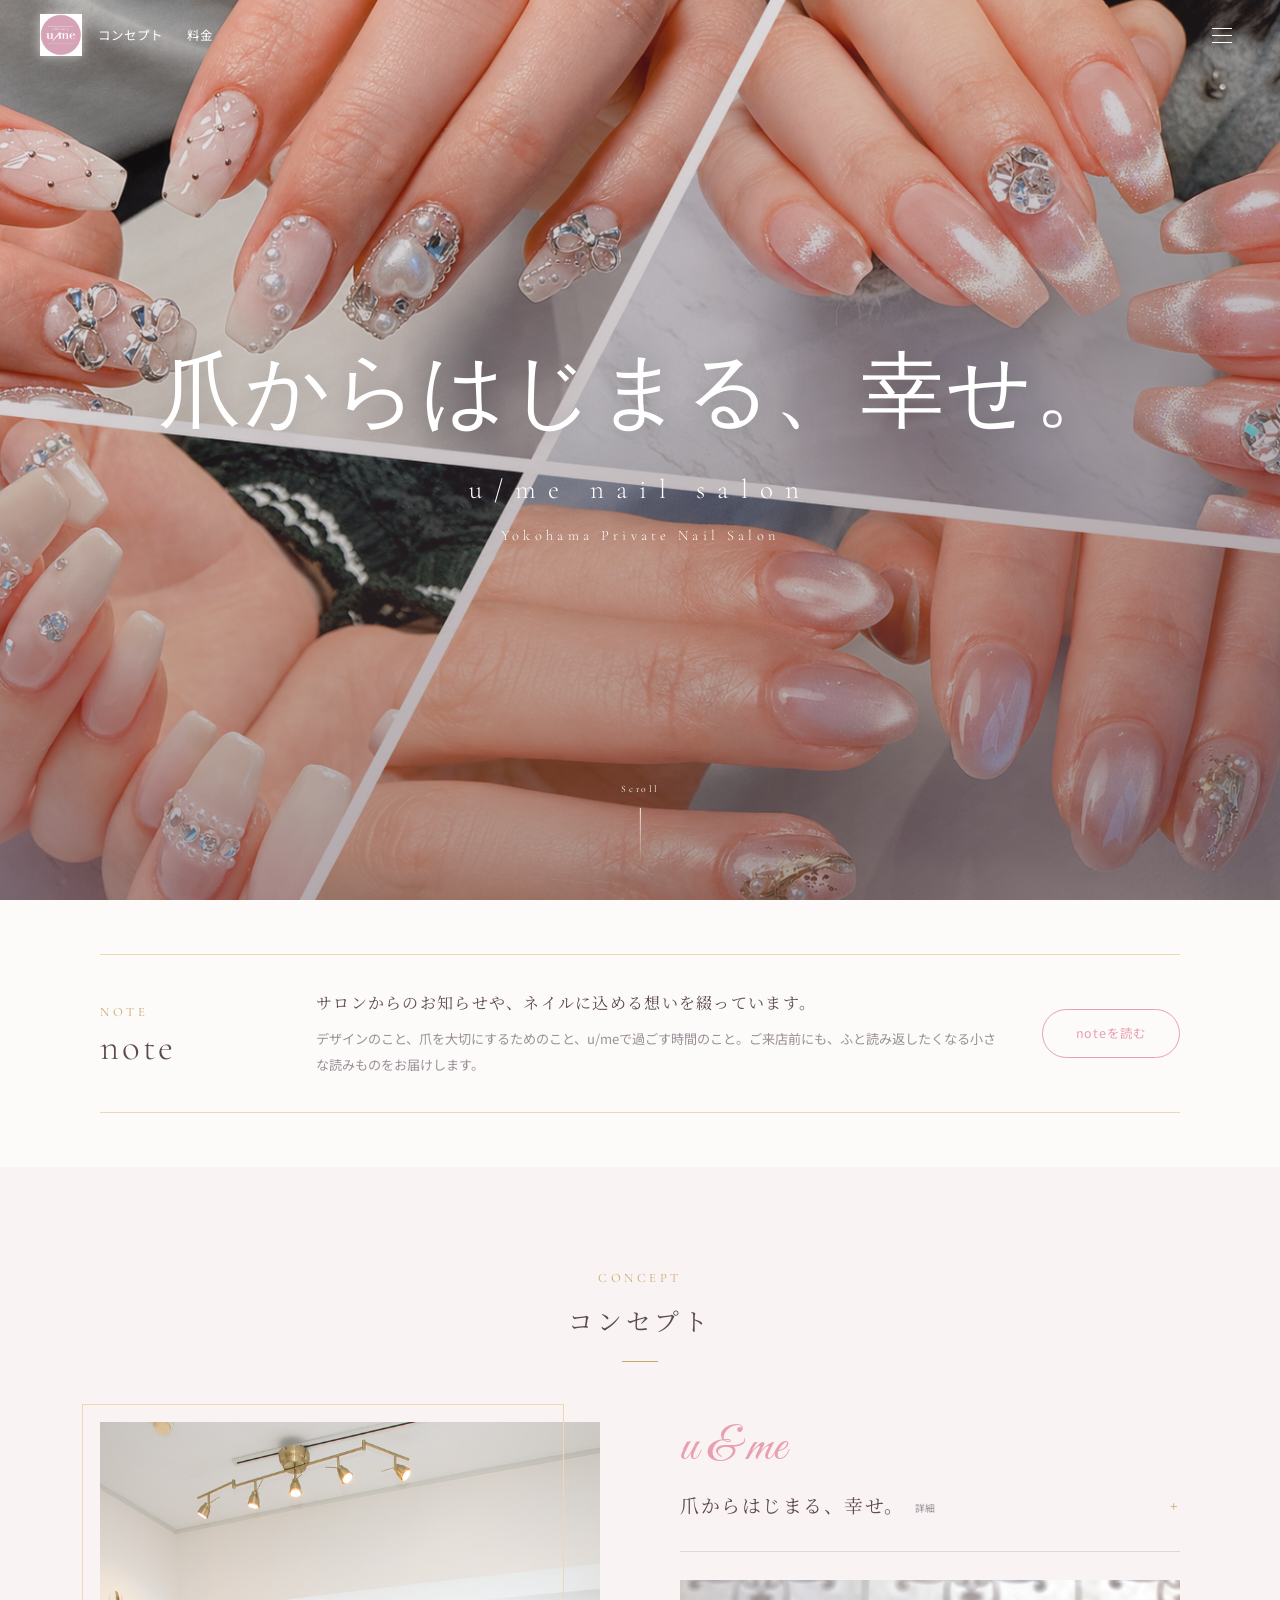
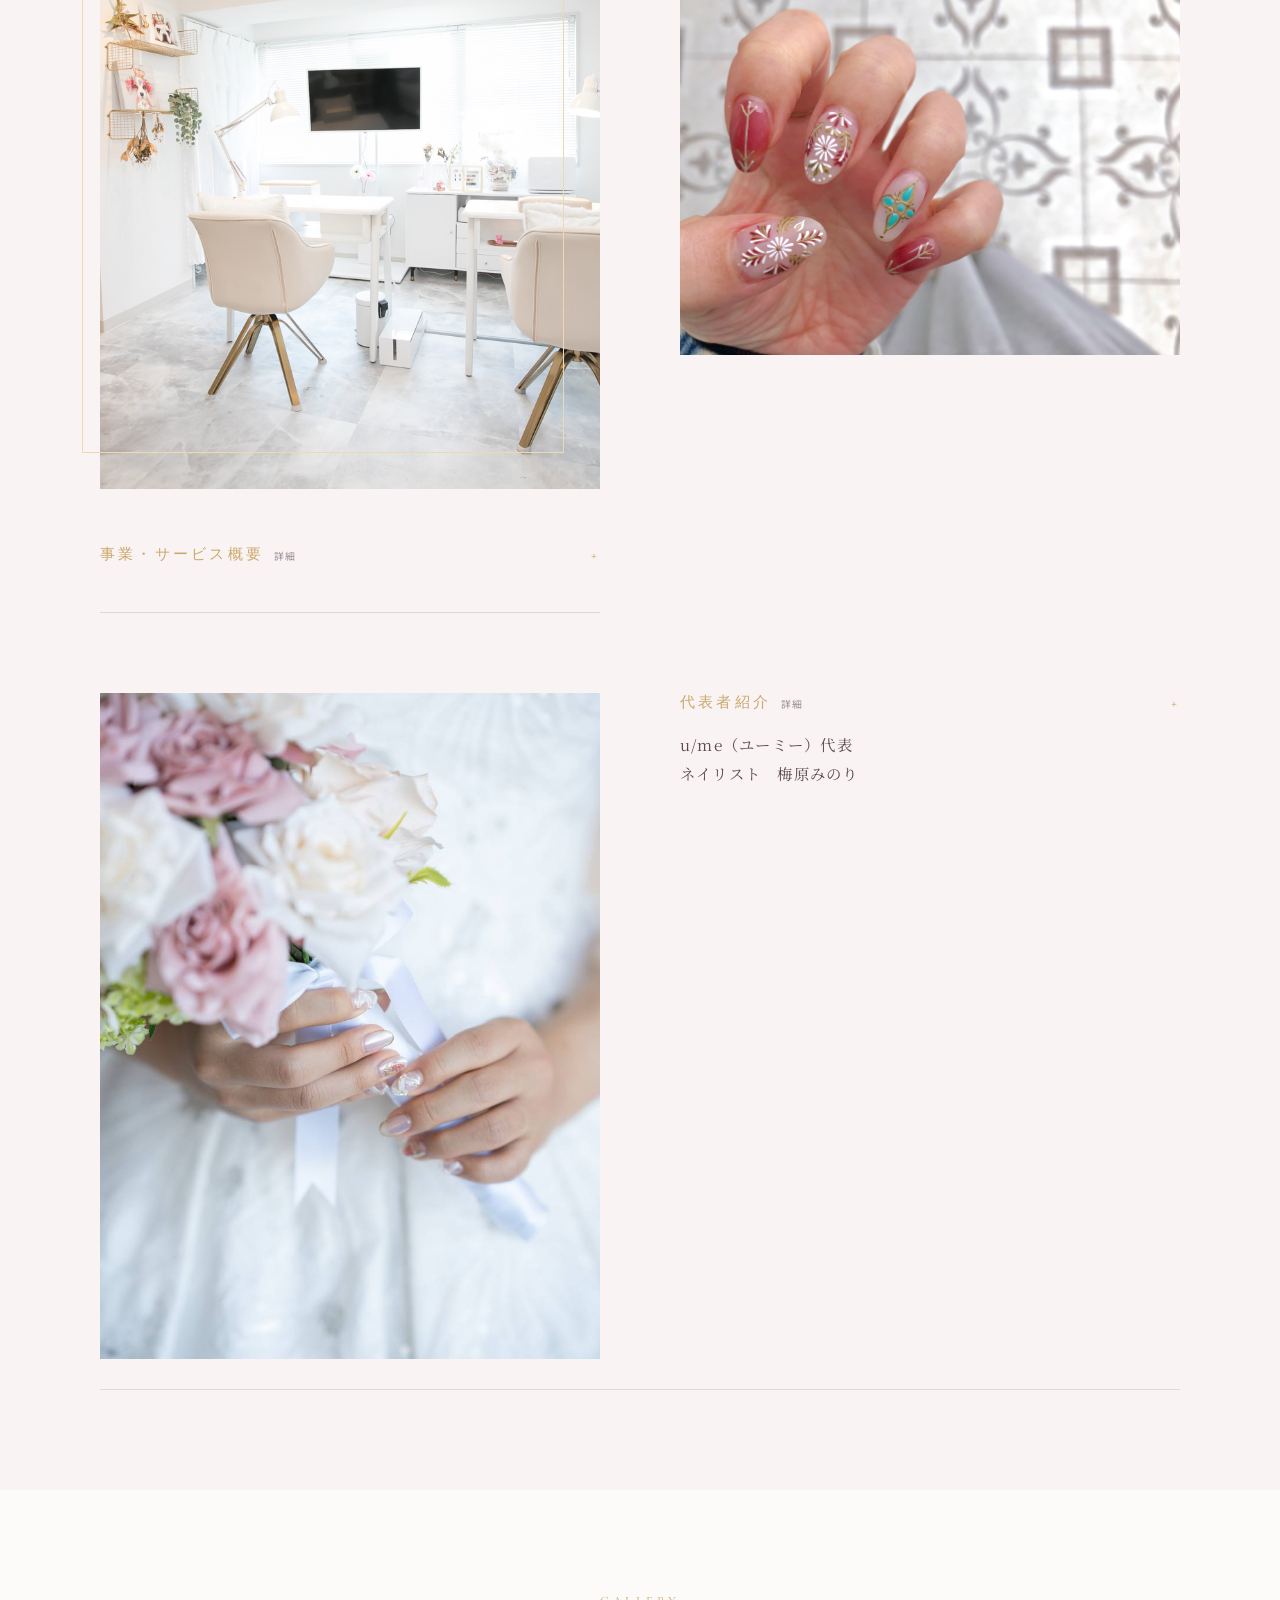
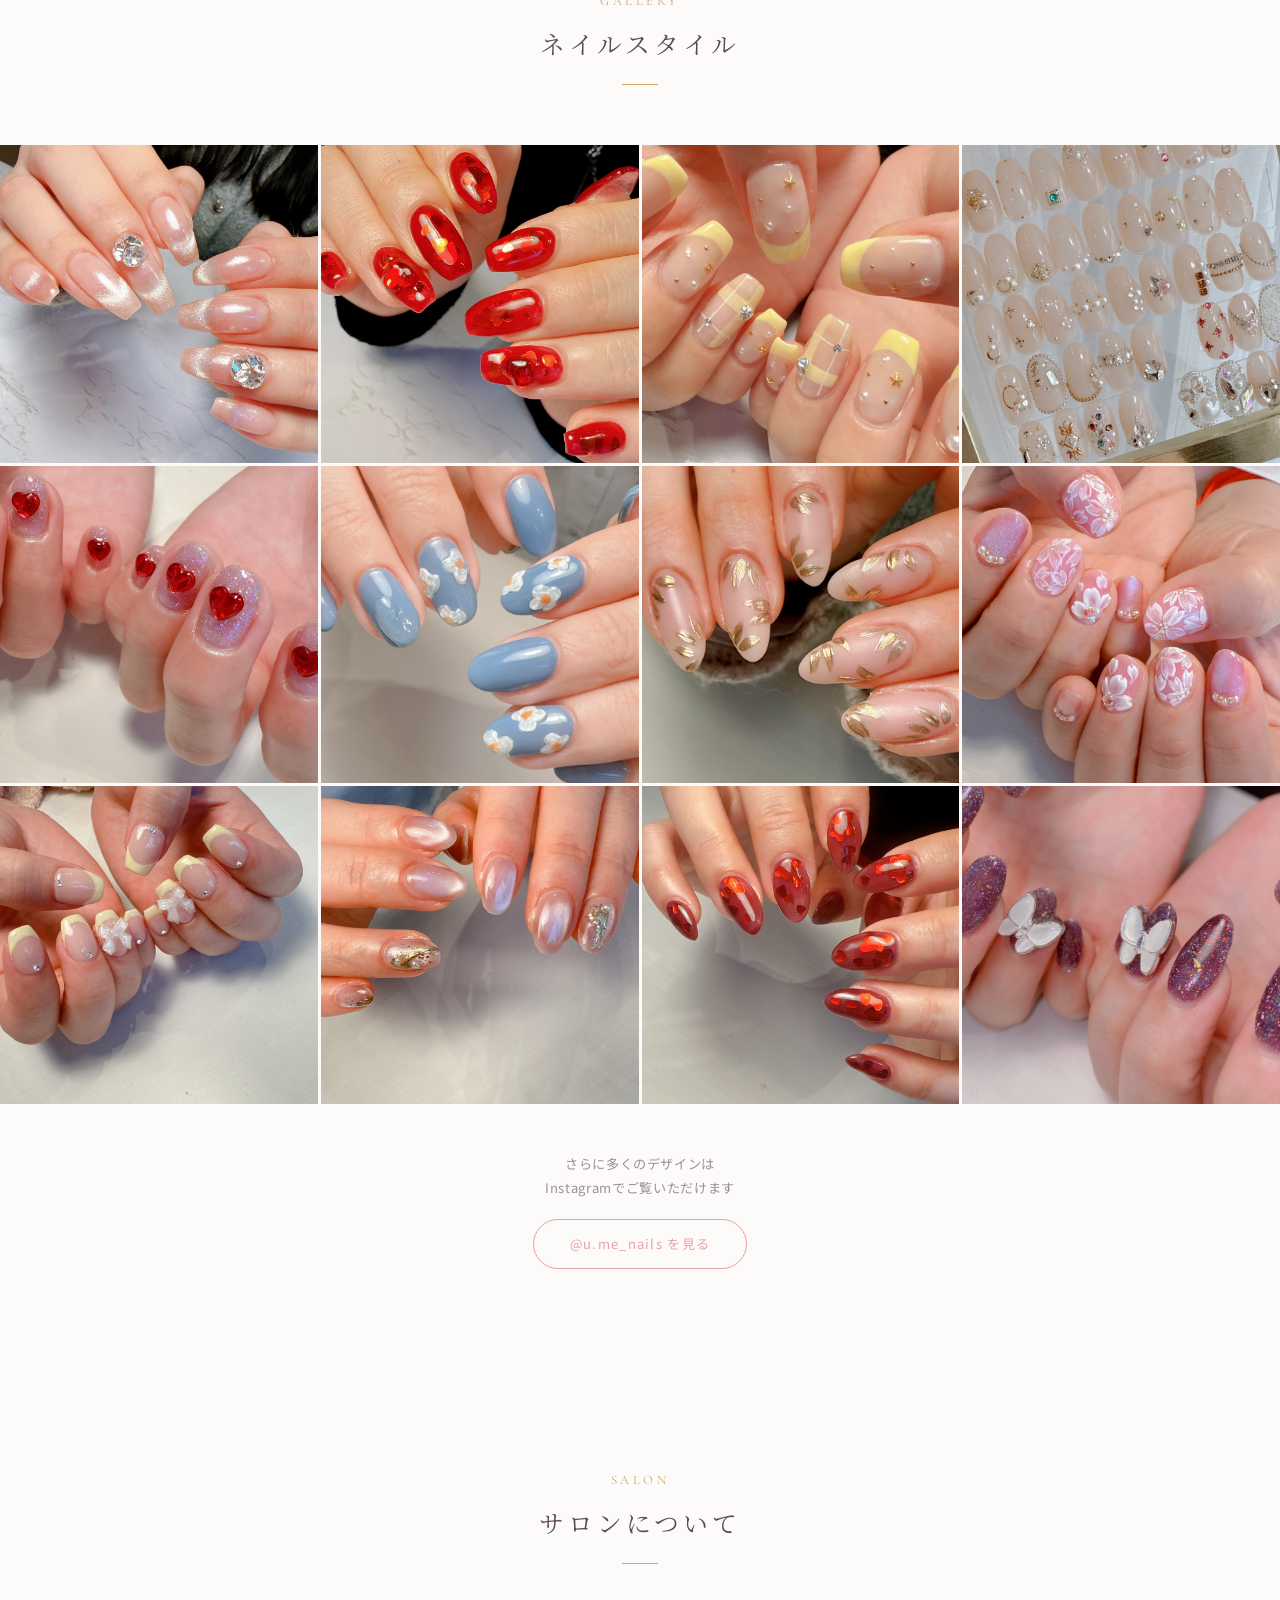
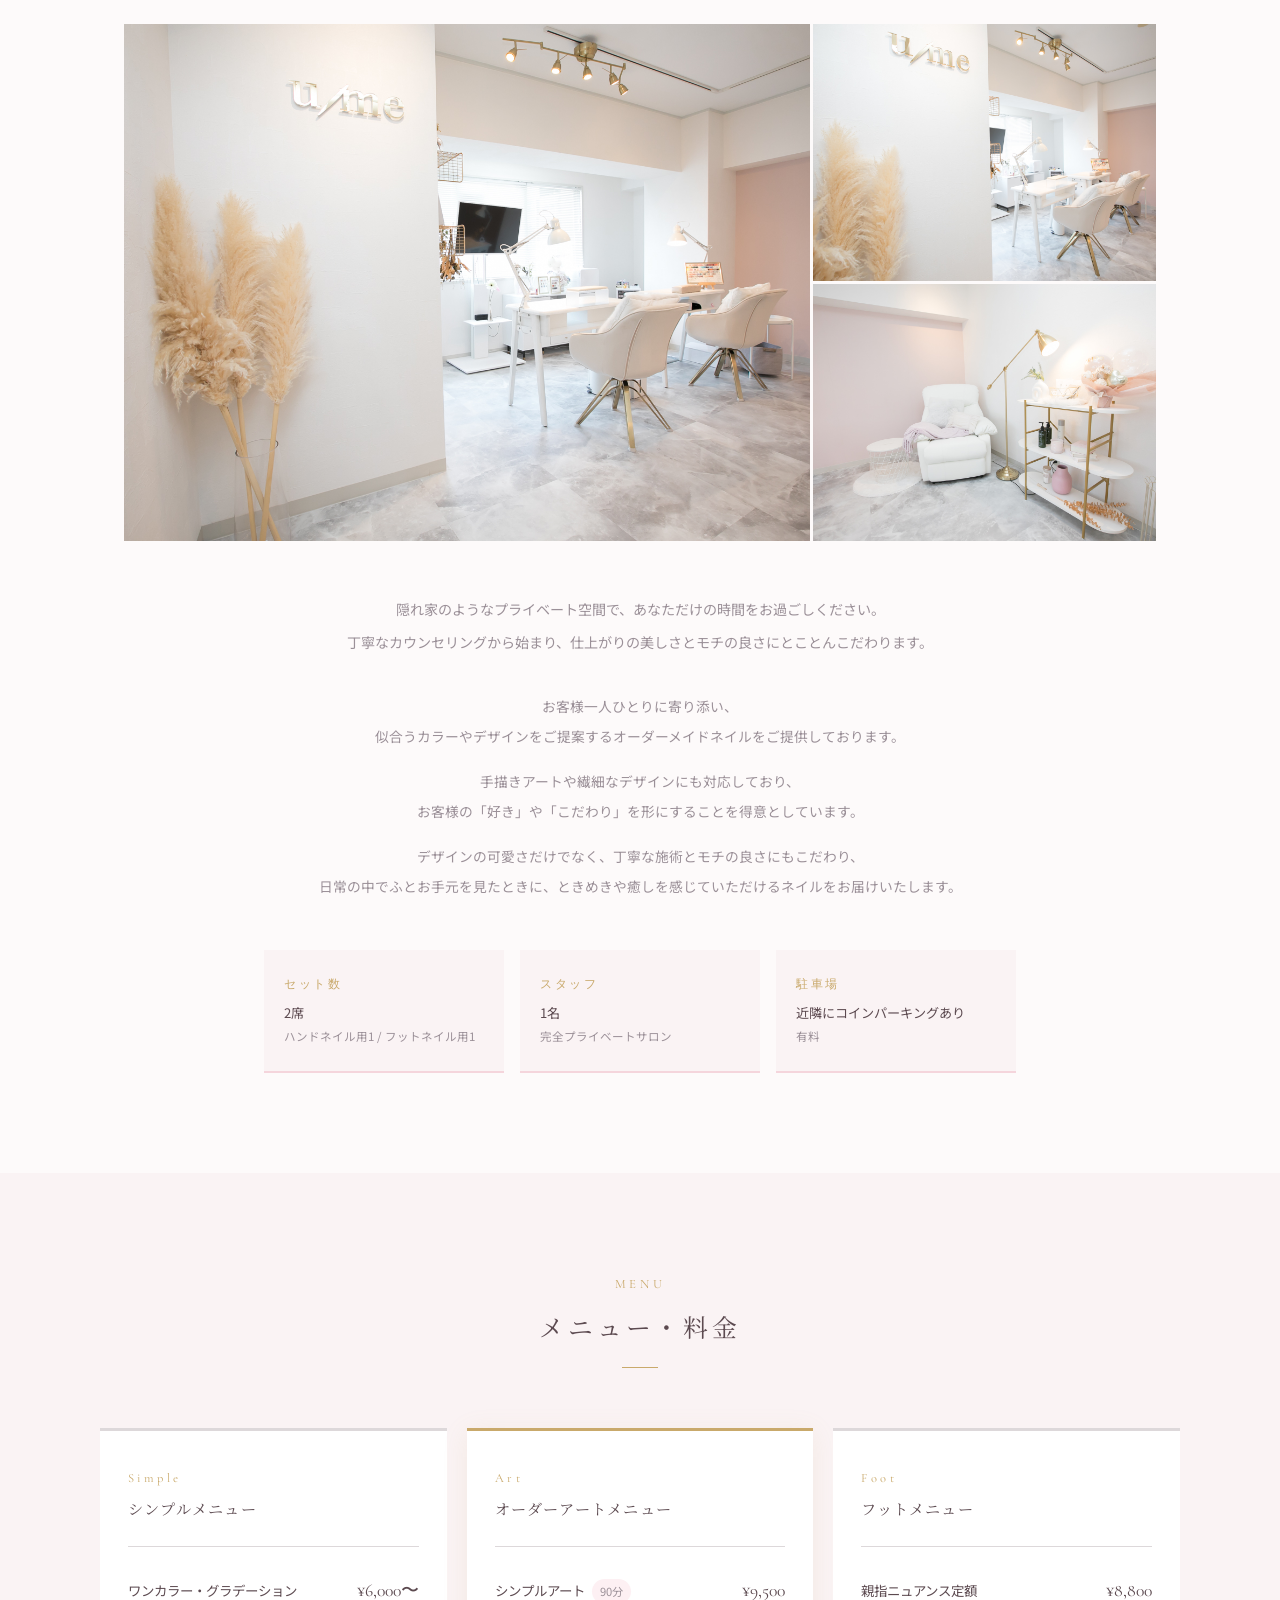
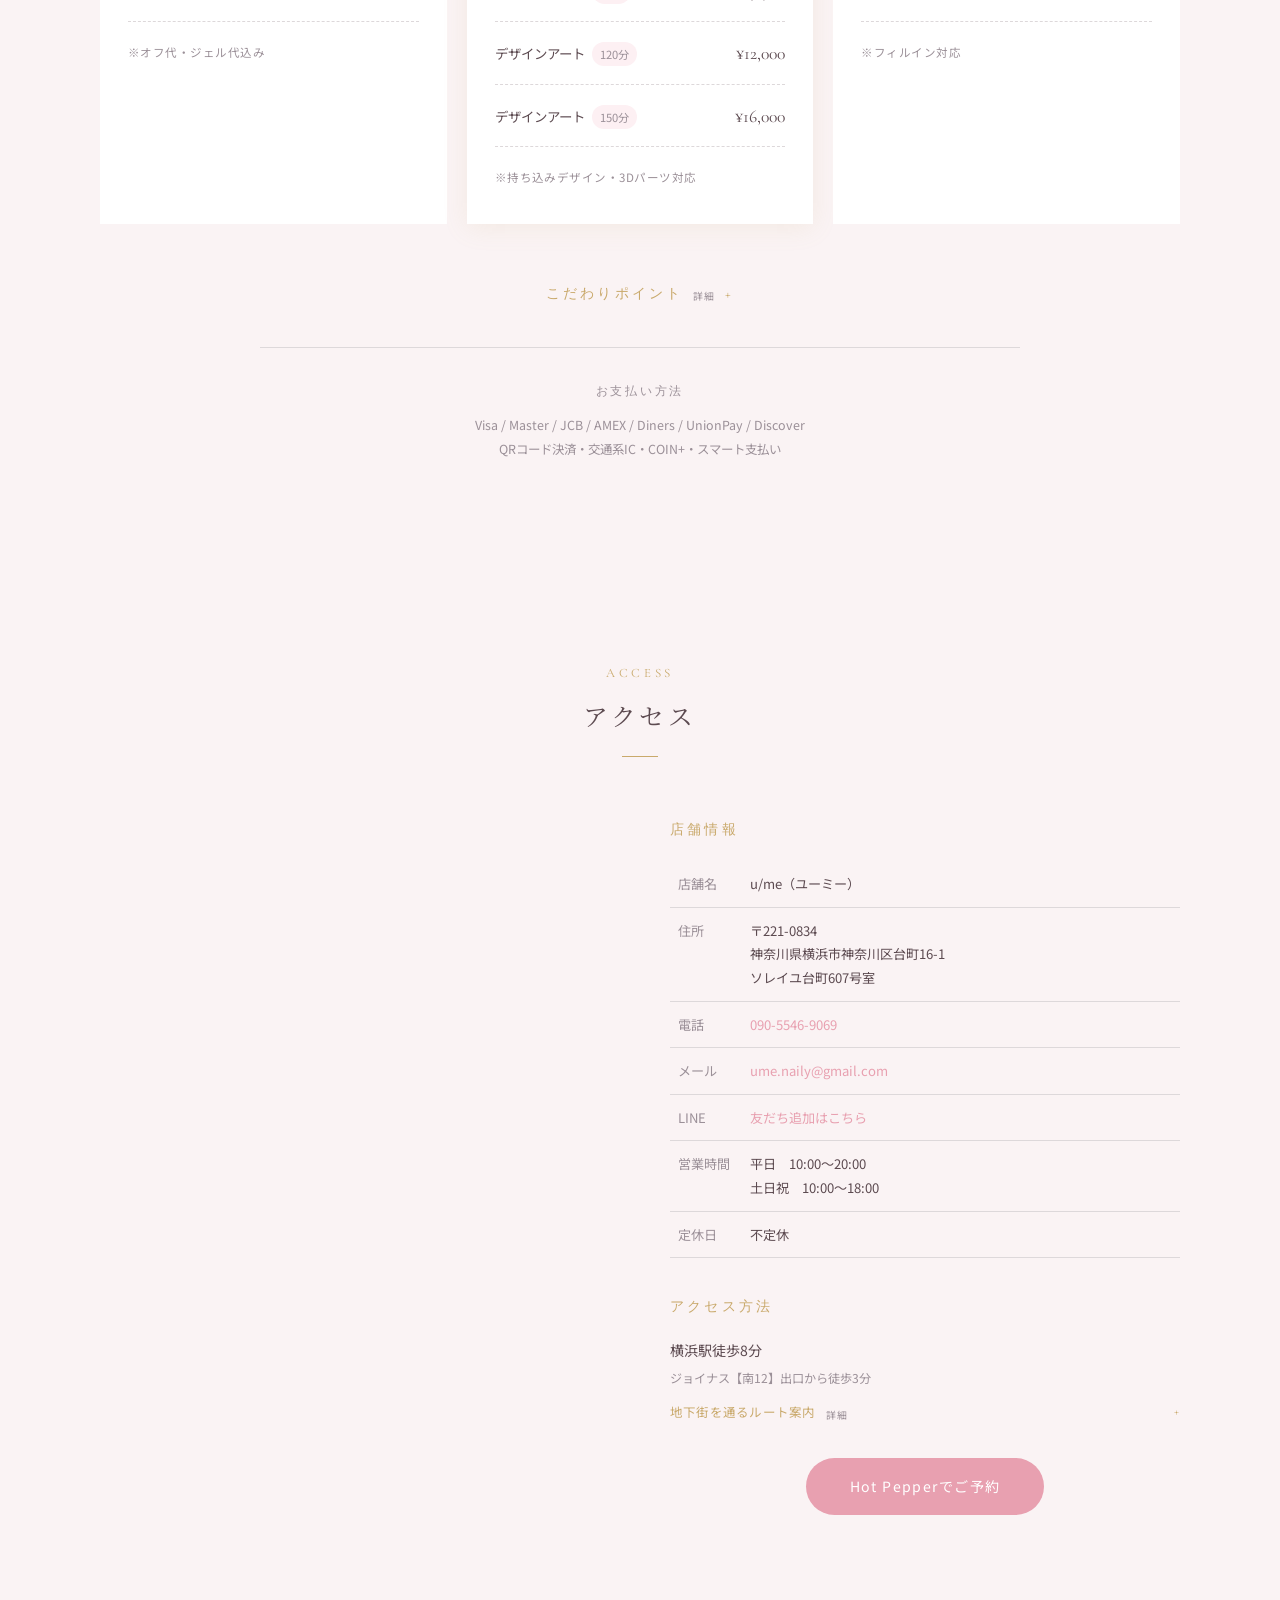
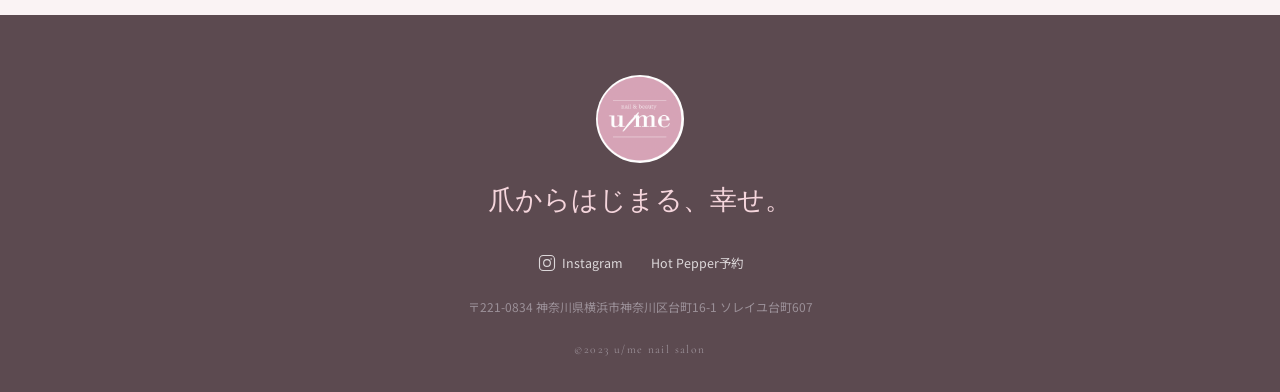
==== index.html @ 521a05b7 "修正版" ====
<!DOCTYPE html>
<html lang="ja">
<head>
  <meta charset="UTF-8">
  <meta name="viewport" content="width=device-width, initial-scale=1.0">
  <title>横浜・神奈川のネイルサロン｜u/me（ユーミー）プライベートネイルサロン</title>
  <meta name="description" content="横浜市神奈川区のプライベートネイルサロンu/me（ユーミー）。爪からはじまる、幸せ。丁寧なカウンセリングで、あなただけの特別なネイルを。横浜駅徒歩8分。">
  <meta property="og:title" content="横浜・神奈川のネイルサロン｜u/me（ユーミー）">
  <meta property="og:description" content="爪からはじまる、幸せ。横浜市神奈川区のプライベートネイルサロン。">
  <meta property="og:type" content="website">
  <link rel="preconnect" href="https://fonts.googleapis.com">
  <link rel="preconnect" href="https://fonts.gstatic.com" crossorigin>
  <link href="https://fonts.googleapis.com/css2?family=Cormorant+Garamond:ital,wght@0,300;0,400;0,500;1,300;1,400&family=Great+Vibes&family=Noto+Serif+JP:wght@300;400&family=Noto+Sans+JP:wght@300;400&display=swap" rel="stylesheet">
  <link rel="stylesheet" href="css/style.css">
</head>

<body>

  <!-- ========== HEADER ========== -->
  <header class="header" id="header">
    <div class="header-inner">
      <div class="header-left">
        <a href="#" class="header-logo">
          <img src="rogo.PNG" alt="u/me ユーミー">
        </a>
        <nav class="header-nav" aria-label="主要ページ">
          <a href="#concept">コンセプト</a>
          <a href="#menu">料金</a>
        </nav>
      </div>
      <button class="gnav-btn" id="gnavBtn" aria-label="メニューを開く">
        <span class="gnav-btn-line"></span>
        <span class="gnav-btn-line"></span>
        <span class="gnav-btn-line"></span>
      </button>
    </div>
  </header>

  <!-- ========== GNAV ========== -->
  <nav class="gnav" id="gnav">
    <div class="gnav-inner">
      <button class="gnav-close" id="gnavClose" aria-label="メニューを閉じる">
        <span></span><span></span>
      </button>

      <ul class="gnav-links">
        <li><a href="index.html" class="gnav-link">
          <span class="gnav-link-en">Top</span>
          <span class="gnav-link-ja">トップ</span>
        </a></li>
        <li><a href="index.html#note" class="gnav-link">
          <span class="gnav-link-en">Note</span>
          <span class="gnav-link-ja">お知らせ</span>
        </a></li>
        <li><a href="#concept" class="gnav-link">
          <span class="gnav-link-en">Concept</span>
          <span class="gnav-link-ja">コンセプト</span>
        </a></li>
        <li><a href="#gallery" class="gnav-link">
          <span class="gnav-link-en">Gallery</span>
          <span class="gnav-link-ja">ネイルスタイル</span>
        </a></li>
        <li><a href="#menu" class="gnav-link">
          <span class="gnav-link-en">Menu</span>
          <span class="gnav-link-ja">メニュー・料金</span>
        </a></li>
        <li><a href="index.html#salon" class="gnav-link">
          <span class="gnav-link-en">Salon</span>
          <span class="gnav-link-ja">サロンについて</span>
        </a></li>
        <li><a href="index.html#access" class="gnav-link">
          <span class="gnav-link-en">Access</span>
          <span class="gnav-link-ja">アクセス</span>
        </a></li>
      </ul>

      <a href="https://beauty.hotpepper.jp/kr/slnH000651287/?vos=cpahpbprosmaf131118006" target="_blank" rel="noopener" class="gnav-reserve-btn">
        <span class="gnav-reserve-en">Reservation</span>
        <span class="gnav-reserve-ja">Hot Pepperでご予約</span>
      </a>

      <ul class="gnav-sns">
        <li><a href="https://www.instagram.com/u.me_nails/" target="_blank" class="gnav-sns-link">
          <svg viewBox="0 0 24 24" fill="none" stroke="currentColor" stroke-width="1.5" width="18" height="18">
            <rect x="2" y="2" width="20" height="20" rx="5" ry="5"/>
            <circle cx="12" cy="12" r="4.5"/>
            <circle cx="17.5" cy="6.5" r="1" fill="currentColor" stroke="none"/>
          </svg>
          <span>@u.me_nails</span>
        </a></li>
        <li><a href="https://beauty.hotpepper.jp/kr/slnH000651287/?vos=cpahpbprosmaf131118006" target="_blank" rel="noopener" class="gnav-sns-link">
          <svg viewBox="0 0 24 24" fill="currentColor" width="18" height="18">
            <path d="M19.365 9.863c.349 0 .63.285.63.631 0 .345-.281.63-.63.63H17.61v1.125h1.755c.349 0 .63.283.63.63 0 .344-.281.629-.63.629h-2.386c-.345 0-.627-.285-.627-.629V8.108c0-.345.282-.63.627-.63h2.386c.349 0 .63.285.63.63 0 .349-.281.63-.63.63H17.61v1.125h1.755zm-3.855 3.016c0 .27-.174.51-.432.596-.064.021-.133.031-.199.031-.211 0-.391-.09-.51-.25l-2.443-3.317v2.94c0 .344-.279.629-.631.629-.346 0-.626-.285-.626-.629V8.108c0-.27.173-.51.43-.595.06-.023.136-.033.194-.033.195 0 .375.105.495.254l2.462 3.33V8.108c0-.345.282-.63.63-.63.345 0 .63.285.63.63v4.771zm-5.741 0c0 .344-.282.629-.631.629-.345 0-.627-.285-.627-.629V8.108c0-.345.282-.63.627-.63.349 0 .631.285.631.63v4.771zm-2.466.629H4.917c-.345 0-.63-.285-.63-.629V8.108c0-.345.285-.63.63-.63.348 0 .63.285.63.63v4.141h1.756c.348 0 .629.283.629.63 0 .344-.281.629-.629.629M24 10.314C24 4.943 18.615.572 12 .572S0 4.943 0 10.314c0 4.811 4.27 8.842 10.035 9.608.391.082.923.258 1.058.59.12.301.079.766.038 1.08l-.164 1.02c-.045.301-.24 1.186 1.049.645 1.291-.539 6.916-4.078 9.436-6.975C23.176 14.393 24 12.458 24 10.314"/>
          </svg>
          <span>Hot Pepper予約</span>
        </a></li>
      </ul>

    </div>
  </nav>
  <div class="gnav-overlay" id="gnavOverlay"></div>

  <!-- ========== FIXED RESERVATION BUTTON ========== -->
  <a href="https://beauty.hotpepper.jp/kr/slnH000651287/?vos=cpahpbprosmaf131118006" target="_blank" rel="noopener" class="fixed-reserve-btn" id="fixedReserveBtn">WEB<br>予約</a>

  <main>

    <!-- ========== MV ========== -->
    <section class="mv" id="mv">
    <div class="mv-slides">
      <div class="mv-slide active" style="background-image: url('ネイル/usuiironail.png')"></div>
      <div class="mv-slide" style="background-image: url('ネイル/pinknail.png')"></div>
      <div class="mv-slide" style="background-image: url('ネイル/rednail.png')"></div>
    </div>
      <div class="mv-overlay"></div>
      <div class="mv-content">
        <p class="mv-tagline">爪からはじまる、幸せ。</p>
        <p class="mv-name">u/me nail salon</p>
        <p class="mv-sub">Yokohama Private Nail Salon</p>
      </div>
      <div class="mv-scroll">
        <span>Scroll</span>
        <div class="mv-scroll-line"></div>
      </div>
    </section>

    <!-- ========== NOTE ========== -->
    <section class="note-section" id="note">
      <div class="note-inner fade-in">
        <div class="note-heading">
          <p class="section-en">Note</p>
          <h2 class="note-title">note</h2>
        </div>
        <div class="note-body">
          <p class="note-catch">サロンからのお知らせや、ネイルに込める想いを綴っています。</p>
          <p class="note-text">デザインのこと、爪を大切にするためのこと、u/meで過ごす時間のこと。ご来店前にも、ふと読み返したくなる小さな読みものをお届けします。</p>
        </div>
        <a href="https://note.com/" target="_blank" rel="noopener" class="note-link">noteを読む</a>
      </div>
    </section>

    <!-- ========== CONCEPT ========== -->
    <section class="concept" id="concept">
      <div class="section-header fade-in">
        <p class="section-en">Concept</p>
        <h2 class="section-title">コンセプト</h2>
        <div class="section-line"></div>
      </div>
      <div class="concept-inner">
        <div class="concept-body fade-in">
          <p class="concept-script">u &amp; me</p>
          <button class="concept-catch concept-catch-toggle" type="button" aria-expanded="false" aria-controls="conceptMessage">爪からはじまる、幸せ。<span class="toggle-detail-label">詳細</span></button>

          <div class="concept-block concept-message" id="conceptMessage" hidden>
            <h3 class="concept-block-title">コンセプト</h3>
            <p class="concept-text">自分自身の身体の中で、ふとした瞬間に一番目に入るお手元。その美しさを整えることで、心がときめいたり、落ち着いたり、日常に小さな幸せをもたらしてくれます。</p>
            <p class="concept-text">u/meでは、お客様の日々が明るく楽しくなるような、“お爪から溢れるときめき”を大切にしたデザインをご提供しております。</p>
            <p class="concept-text">日々頑張る女性の活力となる「ご褒美ネイル」を通して、お客様一人ひとりに似合うカラーやこだわりのデザインを丁寧にご提案いたします。</p>
            <p class="concept-text">お手元が綺麗になることで、ご自身をもっと好きになれるように。そんなお手伝いができたら嬉しいです。</p>
            <p class="concept-text">「あなた（u）」と「わたし（me）」で創る、特別なネイル。その想いを込めて、u/meは誕生しました。</p>
          </div>

          <div class="concept-nail-img">
            <img src="ネイル/IMG_1547.JPG" alt="ネイルデザイン">
          </div>
        </div>

        <div class="concept-side fade-in">
          <div class="concept-img">
            <img src="内装/IMG_6346.JPG" alt="u/meサロン内装">
          </div>

          <div class="concept-block concept-service">
            <button class="concept-block-title concept-service-toggle" type="button" aria-expanded="false" aria-controls="conceptService">事業・サービス概要<span class="toggle-detail-label">詳細</span></button>
            <div id="conceptService" hidden>
              <p class="concept-text">u/me（ユーミー）は、横浜にあるプライベートネイルサロンです。お客様一人ひとりに寄り添ったカウンセリングを大切にし、似合うカラーやデザインをご提案するオーダーメイドネイルをご提供しております。</p>
              <p class="concept-text">シンプルなデザインからこだわりのアート、3Dパーツ制作まで幅広く対応し、日常にときめきをプラスする「ご褒美ネイル」をお届けいたします。</p>
              <p class="concept-text">落ち着いた空間で、リラックスしながら施術を受けていただけるよう心がけております。</p>

              <h4 class="concept-subtitle">メインの事業内容</h4>
              <p class="concept-text">ネイル施術（ジェルネイル）を中心に、お客様のご要望に合わせたオーダーメイドデザインをご提供しております。</p>
              <p class="concept-text">シンプルなデザインからこだわりのアート、3Dパーツ制作まで幅広く対応し、お一人おひとりに合わせたネイルをご提案いたします。</p>

              <h4 class="concept-subtitle">サービスの特徴・こだわり</h4>
              <p class="concept-text">お客様一人ひとりに寄り添った丁寧なカウンセリングを大切にし、ライフスタイルやお好みに合わせたデザインをご提案しております。</p>
              <p class="concept-text">手描きアートや繊細なデザインにも対応しており、お客様の「好き」や「こだわり」を形にすることを得意としています。</p>
              <p class="concept-text">また、デザインの再現度の高さだけでなく、モチの良さや仕上がりの美しさにもこだわり、日常の中でふとお手元を見たときにときめきを感じていただけるネイルをお届けいたします。</p>
              <p class="concept-text">落ち着いた空間でリラックスしてお過ごしいただけるよう、心地よい施術時間の提供を心がけております。</p>
            </div>
          </div>
        </div>

        <div class="concept-bottom fade-in">
          <div class="concept-block concept-profile">
            <div class="concept-owner-img">
              <img src="内装/line_oa_chat_240202_210448.JPG" alt="ネイリスト 梅原みのり">
            </div>
            <div class="concept-profile-body">
              <button class="concept-block-title concept-profile-toggle" type="button" aria-expanded="false" aria-controls="conceptProfile">代表者紹介<span class="toggle-detail-label">詳細</span></button>
              <p class="concept-owner">u/me（ユーミー）代表<br>ネイリスト　梅原みのり</p>
              <div id="conceptProfile" hidden>
                <p class="concept-text">服飾専門学校を卒業後、アパレル業界や美容室での勤務を経て、ネイル業界へ転身。横浜にて2店舗のネイルサロンで経験を積み、u/meをオープンいたしました。</p>
                <p class="concept-text">これまで常にネイルが身近にあり、忙しい日々の中でも、ふとお手元を見たときに気分が上がる瞬間や、ネイルに励まされるような感覚を何度も経験してきました。</p>
                <p class="concept-text">ネイルはただ綺麗にするだけでなく、日常にときめきや癒しを与えてくれる存在だと感じています。</p>
                <p class="concept-text">お客様一人ひとりに寄り添い、似合うデザインやカラーをご提案しながら、「自分の爪が好き」と思っていただけるようなネイルをお届けいたします。</p>
                <p class="concept-text">日々頑張る女性の活力となる“ご褒美ネイル”を通して、皆さまの毎日に小さな幸せをお届けできましたら幸いです。</p>
                <div class="concept-block concept-history">
                  <h3 class="concept-block-title">沿革</h3>
                  <p class="concept-text"><time datetime="2023-06-05">2023年6月5日</time><br>ネイルサロン「u/me（ユーミー）」オープン</p>
                </div>
              </div>
            </div>
          </div>
        </div>
      </div>
    </section>

    <!-- ========== GALLERY ========== -->
    <section class="gallery" id="gallery">
      <div class="section-header fade-in">
        <p class="section-en">Gallery</p>
        <h2 class="section-title">ネイルスタイル</h2>
        <div class="section-line"></div>
      </div>
      <div class="gallery-grid">
        <div class="gallery-item fade-in"><img src="ネイル/IMG_1529.JPG" alt="ネイルデザイン" loading="lazy"></div>
        <div class="gallery-item fade-in"><img src="ネイル/IMG_1531.JPG" alt="ネイルデザイン" loading="lazy"></div>
        <div class="gallery-item fade-in"><img src="ネイル/IMG_1533.JPG" alt="ネイルデザイン" loading="lazy"></div>
        <div class="gallery-item fade-in"><img src="ネイル/IMG_1535.JPG" alt="ネイルデザイン" loading="lazy"></div>
        <div class="gallery-item fade-in"><img src="ネイル/IMG_1537.JPG" alt="ネイルデザイン" loading="lazy"></div>
        <div class="gallery-item fade-in"><img src="ネイル/IMG_1539.JPG" alt="ネイルデザイン" loading="lazy"></div>
        <div class="gallery-item fade-in"><img src="ネイル/IMG_1541.JPG" alt="ネイルデザイン" loading="lazy"></div>
        <div class="gallery-item fade-in"><img src="ネイル/IMG_1543.JPG" alt="ネイルデザイン" loading="lazy"></div>
        <div class="gallery-item fade-in"><img src="ネイル/IMG_2605.JPG" alt="ネイルデザイン" loading="lazy"></div>
        <div class="gallery-item fade-in"><img src="ネイル/IMG_2693.JPG" alt="ネイルデザイン" loading="lazy"></div>
        <div class="gallery-item fade-in"><img src="ネイル/IMG_0389.JPG" alt="ネイルデザイン" loading="lazy"></div>
        <div class="gallery-item fade-in"><img src="ネイル/IMG_0747.JPG" alt="ネイルデザイン" loading="lazy"></div>
      </div>
      <div class="gallery-foot fade-in">
        <p>さらに多くのデザインは<br>Instagramでご覧いただけます</p>
        <a href="https://www.instagram.com/u.me_nails/" target="_blank" rel="noopener" class="btn-outline">@u.me_nails を見る</a>
      </div>
    </section>

    <!-- ========== SALON ========== -->
    <section class="salon" id="salon">
      <div class="section-header fade-in">
        <p class="section-en">Salon</p>
        <h2 class="section-title">サロンについて</h2>
        <div class="section-line"></div>
      </div>
      <div class="salon-gallery fade-in">
        <div class="salon-gallery-main">
          <img src="内装/IMG_6347.JPG" alt="サロン内装">
        </div>
        <div class="salon-gallery-sub">
          <img src="内装/IMG_6348.JPG" alt="サロン内装">
          <img src="内装/IMG_6349.JPG" alt="サロン内装">
        </div>
      </div>
      <div class="salon-info fade-in">
        <p class="salon-text">隠れ家のようなプライベート空間で、あなただけの時間をお過ごしください。<br>丁寧なカウンセリングから始まり、仕上がりの美しさとモチの良さにとことんこだわります。</p>
        <div class="salon-value">
          <p>お客様一人ひとりに寄り添い、<br>似合うカラーやデザインをご提案するオーダーメイドネイルをご提供しております。</p>
          <p>手描きアートや繊細なデザインにも対応しており、<br>お客様の「好き」や「こだわり」を形にすることを得意としています。</p>
          <p>デザインの可愛さだけでなく、丁寧な施術とモチの良さにもこだわり、<br>日常の中でふとお手元を見たときに、ときめきや癒しを感じていただけるネイルをお届けいたします。</p>
        </div>
        <div class="salon-details">
          <div class="salon-detail-item">
            <span class="salon-detail-label">セット数</span>
            <span class="salon-detail-value">2席<br><small>ハンドネイル用1 / フットネイル用1</small></span>
          </div>
          <div class="salon-detail-item">
            <span class="salon-detail-label">スタッフ</span>
            <span class="salon-detail-value">1名<br><small>完全プライベートサロン</small></span>
          </div>
          <div class="salon-detail-item">
            <span class="salon-detail-label">駐車場</span>
            <span class="salon-detail-value">近隣にコインパーキングあり<br><small>有料</small></span>
          </div>
        </div>
      </div>
    </section>

    <!-- ========== MENU ========== -->
    <section class="menu" id="menu">
      <div class="section-header fade-in">
        <p class="section-en">Menu</p>
        <h2 class="section-title">メニュー・料金</h2>
        <div class="section-line"></div>
      </div>

      <div class="menu-cards fade-in">
        <div class="menu-card">
          <div class="menu-card-head">
            <p class="menu-card-en">Simple</p>
            <h3 class="menu-card-title">シンプルメニュー</h3>
          </div>
          <ul class="menu-list">
            <li class="menu-item">
              <span class="menu-name">ワンカラー・グラデーション</span>
              <span class="menu-price">¥6,000〜</span>
            </li>
          </ul>
          <p class="menu-note">※オフ代・ジェル代込み</p>
        </div>

        <div class="menu-card is-featured">
          <div class="menu-card-head">
            <p class="menu-card-en">Art</p>
            <h3 class="menu-card-title">オーダーアートメニュー</h3>
          </div>
          <ul class="menu-list">
            <li class="menu-item">
              <span class="menu-name">シンプルアート <span class="menu-tag">90分</span></span>
              <span class="menu-price">¥9,500</span>
            </li>
            <li class="menu-item">
              <span class="menu-name">デザインアート <span class="menu-tag">120分</span></span>
              <span class="menu-price">¥12,000</span>
            </li>
            <li class="menu-item">
              <span class="menu-name">デザインアート <span class="menu-tag">150分</span></span>
              <span class="menu-price">¥16,000</span>
            </li>
          </ul>
          <p class="menu-note">※持ち込みデザイン・3Dパーツ対応</p>
        </div>

        <div class="menu-card">
          <div class="menu-card-head">
            <p class="menu-card-en">Foot</p>
            <h3 class="menu-card-title">フットメニュー</h3>
          </div>
          <ul class="menu-list">
            <li class="menu-item">
              <span class="menu-name">親指ニュアンス定額</span>
              <span class="menu-price">¥8,800</span>
            </li>
          </ul>
          <p class="menu-note">※フィルイン対応</p>
        </div>
      </div>

      <div class="menu-options fade-in">
        <button class="menu-options-title menu-options-toggle" type="button" aria-expanded="false" aria-controls="menuOptionsDetail">こだわりポイント<span class="toggle-detail-label">詳細</span></button>
        <div id="menuOptionsDetail" hidden>
          <div class="menu-options-copy">
            <p>お客様一人ひとりに寄り添い、<br>似合うカラーやデザインをご提案する<br>オーダーメイドネイルをご提供しております。</p>
            <p>手描きアートや繊細なデザインにも対応しており、<br>お客様の「好き」や「こだわり」を<br>形にすることを得意としています。</p>
            <p>デザインの可愛さだけでなく、<br>丁寧な施術とモチの良さにもこだわり、<br>日常の中でふとお手元を見たときに、<br>ときめきや癒しを感じていただけるネイルを<br>お届けいたします。</p>
          </div>
          <ul class="menu-options-list">
            <li>✦ 持ち込みデザインOK</li>
            <li>✦ 3Dパーツ・痛ネイル対応</li>
            <li>✦ フィルイン対応</li>
            <li>✦ ドリンクサービスあり</li>
            <li>✦ お子さま同伴可</li>
            <li>✦ カード・QRコード決済対応</li>
          </ul>
        </div>
      </div>

      <div class="menu-payment fade-in">
        <p class="menu-payment-label">お支払い方法</p>
        <p class="menu-payment-text">Visa / Master / JCB / AMEX / Diners / UnionPay / Discover<br>QRコード決済・交通系IC・COIN+・スマート支払い</p>
      </div>
    </section>

    <!-- ========== ACCESS ========== -->
    <section class="access" id="access">
      <div class="section-header fade-in">
        <p class="section-en">Access</p>
        <h2 class="section-title">アクセス</h2>
        <div class="section-line"></div>
      </div>
      <div class="access-inner">
        <div class="access-map fade-in">
          <iframe
            src="https://maps.google.com/maps?q=神奈川県横浜市神奈川区台町16-1&output=embed&hl=ja&z=16"
            width="100%" height="420" style="border:0;" allowfullscreen="" loading="lazy"
            title="u/me ユーミー アクセスマップ">
          </iframe>
        </div>
        <div class="access-info fade-in">
          <div class="access-block">
            <h3 class="access-block-title">店舗情報</h3>
            <table class="access-table">
              <tr>
                <th>店舗名</th>
                <td>u/me（ユーミー）</td>
              </tr>
              <tr>
                <th>住所</th>
                <td>〒221-0834<br>神奈川県横浜市神奈川区台町16-1<br>ソレイユ台町607号室</td>
              </tr>
              <tr>
                <th>電話</th>
                <td><a href="tel:09055469069">090-5546-9069</a></td>
              </tr>
              <tr>
                <th>メール</th>
                <td><a href="mailto:ume.naily@gmail.com">ume.naily@gmail.com</a></td>
              </tr>
              <tr>
                <th>LINE</th>
                <td><a href="https://lin.ee/vrh5AEh" target="_blank" rel="noopener">友だち追加はこちら</a></td>
              </tr>
              <tr>
                <th>営業時間</th>
                <td>平日　10:00〜20:00<br>土日祝　10:00〜18:00</td>
              </tr>
              <tr>
                <th>定休日</th>
                <td>不定休</td>
              </tr>
            </table>
          </div>
          <div class="access-block">
            <h3 class="access-block-title">アクセス方法</h3>
            <p class="access-station">横浜駅徒歩8分<br><small>ジョイナス【南12】出口から徒歩3分</small></p>
            <button class="access-route-title access-route-toggle" type="button" aria-expanded="false" aria-controls="accessRouteSteps">地下街を通るルート案内<span class="toggle-detail-label">詳細</span></button>
            <ol class="access-steps" id="accessRouteSteps" hidden>
              <li>横浜駅西口（中央）から、NEWoMan・CIAL・ジョイナス（旧ダイヤモンド地下街）方面へお進みください。<small>JR横浜駅はB1フロアに位置しますので、階段の上り下りはせず、そのままB1フロアをお進みください。</small></li>
              <li>ジョイナスB1フロアのマツモトキヨシや無印良品がある通りを、突き当たりまで直進します。<small>ヨドバシカメラを過ぎ、3COINSやスターバックスを通過し、「整体×骨盤 カ･ラ･ダ ファクトリー」が見えましたら、地下街最南端【南12】出口から地上へお上がりください。</small></li>
              <li>地上に出ましたら左方向へ進み、架橋を越えて鶴屋町歩道橋を「反町方面」へ直進します。<small>下り階段が2つありますが、奥側の階段をご利用ください。</small></li>
              <li>階段を降りて2軒目、「SOLEIL DAI-MACHI」（茶色の階段）の607号室です。<small>エレベーターで6階へお越しいただき、廊下を進んでいただくとサロンがございます。</small></li>
            </ol>
          </div>
          <div class="access-cta">
            <a href="https://beauty.hotpepper.jp/kr/slnH000651287/?vos=cpahpbprosmaf131118006" target="_blank" rel="noopener" class="btn-primary">Hot Pepperでご予約</a>
          </div>
        </div>
      </div>
    </section>

  </main>

  <!-- ========== FOOTER ========== -->
  <footer class="footer">
    <div class="footer-inner">
      <div class="footer-logo">
        <img src="rogo.PNG" alt="u/me ユーミー">
      </div>
      <p class="footer-tagline">爪からはじまる、幸せ。</p>
      <ul class="footer-sns">
        <li><a href="https://www.instagram.com/u.me_nails/" target="_blank">
          <svg viewBox="0 0 24 24" fill="none" stroke="currentColor" stroke-width="1.5" width="18" height="18">
            <rect x="2" y="2" width="20" height="20" rx="5" ry="5"/>
            <circle cx="12" cy="12" r="4.5"/>
            <circle cx="17.5" cy="6.5" r="1" fill="currentColor" stroke="none"/>
          </svg>
          Instagram
        </a></li>
        <li><a href="https://beauty.hotpepper.jp/kr/slnH000651287/?vos=cpahpbprosmaf131118006" target="_blank" rel="noopener">Hot Pepper予約</a></li>
      </ul>
      <p class="footer-address">〒221-0834 神奈川県横浜市神奈川区台町16-1 ソレイユ台町607</p>
      <p class="footer-copy">©2023 u/me nail salon</p>
    </div>
  </footer>

  <script src="js/main.js"></script>
</body>
</html>
---- css/style.css ----
/* ========================================
   u/me nail salon — style.css
======================================== */

:root {
  --pink:        #E8A0B0;
  --pink-light:  #F5D5DC;
  --pink-pale:   #FDF0F3;
  --gold:        #C9A96B;
  --gold-light:  #EDD9B0;
  --dark:        #5C4A50;
  --gray:        #9B9098;
  --gray-light:  #DDD8DA;
  --white:       #FFFFFF;
  --bg:          #FDFAFA;
  --bg-soft:     #FAF3F4;

  --font-en:     'Cormorant Garamond', serif;
  --font-script: 'Great Vibes', cursive;
  --font-ja:     'Noto Serif JP', serif;
  --font-sans:   'Noto Sans JP', sans-serif;

  --header-h:    70px;
  --ease:        0.4s ease;
}

/* ── Reset ── */
*, *::before, *::after { box-sizing: border-box; margin: 0; padding: 0; }
html { scroll-behavior: smooth; }
body {
  font-family: var(--font-ja);
  background: var(--bg);
  color: var(--dark);
  line-height: 1.8;
  overflow-x: hidden;
}
img { max-width: 100%; height: auto; display: block; }
a { text-decoration: none; color: inherit; transition: opacity var(--ease); }
a:hover { opacity: 0.7; }
ul, ol { list-style: none; }
[hidden] { display: none !important; }

/* ========================================
   HEADER
======================================== */
.header {
  position: fixed;
  inset: 0 0 auto 0;
  height: var(--header-h);
  padding: 0 24px;
  z-index: 100;
  transition: background var(--ease), box-shadow var(--ease);
}
.header.is-scrolled {
  background: rgba(255,255,255,0.96);
  backdrop-filter: blur(10px);
  -webkit-backdrop-filter: blur(10px);
  box-shadow: 0 1px 24px rgba(92,74,80,0.08);
}
.subpage .header {
  background: rgba(255,255,255,0.96);
  backdrop-filter: blur(10px);
  -webkit-backdrop-filter: blur(10px);
  box-shadow: 0 1px 24px rgba(92,74,80,0.08);
}
.header-inner {
  display: flex;
  align-items: center;
  justify-content: space-between;
  height: 100%;
  max-width: 1200px;
  margin: 0 auto;
}

/* Logo + LINE group */
.header-left {
  display: flex;
  align-items: center;
  gap: 16px;
}
.header-logo {}
.header-logo img {
  height: 42px;
  width: auto;
  filter: drop-shadow(0 0 6px rgba(255,255,255,0.6));
  transition: filter var(--ease);
}
.header.is-scrolled .header-logo img { filter: none; }
.subpage .header-logo img { filter: none; }
.header-nav {
  display: flex;
  align-items: center;
  gap: 24px;
}
.header-nav a {
  font-family: var(--font-sans);
  font-size: 0.78rem;
  letter-spacing: 0.08em;
  color: var(--white);
  text-shadow: 0 1px 10px rgba(92,74,80,0.18);
}
.header.is-scrolled .header-nav a,
.subpage .header-nav a {
  color: var(--dark);
  text-shadow: none;
}

/* Hamburger */
.gnav-btn {
  background: none;
  border: none;
  cursor: pointer;
  padding: 8px;
  display: flex;
  flex-direction: column;
  gap: 6px;
  width: 36px;
}
.gnav-btn-line {
  display: block;
  width: 100%;
  height: 1px;
  background: var(--white);
  transition: transform var(--ease), opacity var(--ease), background var(--ease);
}
.header.is-scrolled .gnav-btn-line { background: var(--dark); }
.subpage .gnav-btn-line { background: var(--dark); }

.gnav-btn.is-open .gnav-btn-line:nth-child(1) {
  transform: translateY(7px) rotate(45deg);
  background: var(--dark);
}
.gnav-btn.is-open .gnav-btn-line:nth-child(2) { opacity: 0; }
.gnav-btn.is-open .gnav-btn-line:nth-child(3) {
  transform: translateY(-7px) rotate(-45deg);
  background: var(--dark);
}

/* ========================================
   GNAV
======================================== */
.gnav {
  position: fixed;
  inset: 0 0 0 auto;
  width: min(400px, 85vw);
  background: var(--white);
  z-index: 200;
  transform: translateX(100%);
  transition: transform 0.55s cubic-bezier(0.77,0,0.175,1);
  overflow-y: auto;
}
.gnav.is-open { transform: translateX(0); }

.gnav-inner {
  padding: 88px 48px 48px;
  display: flex;
  flex-direction: column;
  gap: 48px;
  min-height: 100%;
}

.gnav-close {
  position: absolute;
  top: 22px;
  right: 22px;
  width: 36px;
  height: 36px;
  background: none;
  border: none;
  cursor: pointer;
}
.gnav-close span {
  display: block;
  width: 22px;
  height: 1px;
  background: var(--dark);
  position: absolute;
  top: 50%;
  left: 50%;
}
.gnav-close span:first-child { transform: translate(-50%,-50%) rotate(45deg); }
.gnav-close span:last-child  { transform: translate(-50%,-50%) rotate(-45deg); }

.gnav-links { display: flex; flex-direction: column; }
.gnav-link {
  display: flex;
  flex-direction: column;
  gap: 2px;
  padding: 14px 0;
  border-bottom: 1px solid var(--gray-light);
}
.gnav-link-en {
  font-family: var(--font-en);
  font-size: 1.55rem;
  font-weight: 400;
  letter-spacing: 0.04em;
  color: var(--dark);
  line-height: 1;
}
.gnav-link-ja {
  font-family: var(--font-sans);
  font-size: 0.72rem;
  color: var(--gray);
  letter-spacing: 0.1em;
}

.gnav-reserve-btn {
  display: flex;
  flex-direction: column;
  align-items: center;
  justify-content: center;
  gap: 4px;
  background: var(--pink);
  color: var(--white);
  padding: 22px;
  border-radius: 4px;
  transition: background var(--ease), opacity var(--ease);
}
.gnav-reserve-btn:hover { opacity: 1; background: var(--dark); }
.gnav-reserve-en {
  font-family: var(--font-en);
  font-size: 1.2rem;
  letter-spacing: 0.1em;
}
.gnav-reserve-ja {
  font-family: var(--font-sans);
  font-size: 0.72rem;
  letter-spacing: 0.08em;
}

.gnav-sns { display: flex; gap: 24px; }
.gnav-sns-link {
  display: flex;
  align-items: center;
  gap: 8px;
  font-family: var(--font-sans);
  font-size: 0.78rem;
  color: var(--gray);
}

.gnav-overlay {
  position: fixed;
  inset: 0;
  background: rgba(92,74,80,0.45);
  z-index: 150;
  opacity: 0;
  pointer-events: none;
  transition: opacity var(--ease);
}
.gnav-overlay.is-active { opacity: 1; pointer-events: all; }

/* ========================================
   FIXED RESERVATION BUTTON
======================================== */
.fixed-reserve-btn {
  position: fixed;
  bottom: 28px;
  right: 22px;
  width: 58px;
  height: 58px;
  background: var(--pink);
  color: var(--white);
  border-radius: 50%;
  display: flex;
  align-items: center;
  justify-content: center;
  text-align: center;
  font-family: var(--font-sans);
  font-size: 0.62rem;
  line-height: 1.4;
  letter-spacing: 0.04em;
  z-index: 90;
  box-shadow: 0 4px 24px rgba(232,160,176,0.55);
  opacity: 0;
  transform: translateY(20px);
  transition: opacity var(--ease), transform var(--ease), background var(--ease);
}
.fixed-reserve-btn.is-visible { opacity: 1; transform: translateY(0); }
.fixed-reserve-btn:hover { opacity: 1; background: var(--dark); }

/* ========================================
   COMMON SECTION STYLES
======================================== */
section { padding: 100px 0; }

.section-header {
  text-align: center;
  margin-bottom: 60px;
  padding: 0 24px;
}
.section-en {
  font-family: var(--font-en);
  font-size: 0.8rem;
  letter-spacing: 0.28em;
  color: var(--gold);
  text-transform: uppercase;
  margin-bottom: 8px;
}
.section-title {
  font-family: var(--font-ja);
  font-size: 1.55rem;
  font-weight: 400;
  letter-spacing: 0.15em;
  margin-bottom: 18px;
}
.section-line {
  width: 36px;
  height: 1px;
  background: var(--gold);
  margin: 0 auto;
}

/* ── Fade in ── */
.fade-in {
  opacity: 0;
  transform: translateY(28px);
  transition: opacity 0.85s ease, transform 0.85s ease;
}
.fade-in.is-visible { opacity: 1; transform: translateY(0); }

/* ── Buttons ── */
.btn-primary {
  display: inline-block;
  background: var(--pink);
  color: var(--white);
  padding: 16px 44px;
  border-radius: 100px;
  font-family: var(--font-sans);
  font-size: 0.88rem;
  letter-spacing: 0.1em;
  transition: background var(--ease), opacity var(--ease);
}
.btn-primary:hover { opacity: 1; background: var(--dark); }

.btn-outline {
  display: inline-block;
  border: 1px solid var(--pink);
  color: var(--pink);
  padding: 12px 36px;
  border-radius: 100px;
  font-family: var(--font-sans);
  font-size: 0.82rem;
  letter-spacing: 0.1em;
  transition: background var(--ease), color var(--ease), opacity var(--ease);
}
.btn-outline:hover { opacity: 1; background: var(--pink); color: var(--white); }

/* ========================================
   MV
======================================== */
.mv {
  position: relative;
  height: 100dvh;
  min-height: 600px;
  overflow: hidden;
  padding: 0;
}
.mv-slides { position: absolute; inset: 0; }

.mv-slide {
  position: absolute;
  inset: 0;
  background-size: cover;
  background-position: center;
  opacity: 0;
  transition: opacity 1.8s ease;
}
.mv-slide.active { opacity: 1; }

.mv-overlay {
  position: absolute;
  inset: 0;
  background: linear-gradient(
    160deg,
    rgba(92,74,80,0.1) 0%,
    rgba(92,74,80,0.35) 50%,
    rgba(92,74,80,0.6) 100%
  );
}

.mv-content {
  position: absolute;
  inset: 0;
  display: flex;
  flex-direction: column;
  align-items: center;
  justify-content: center;
  text-align: center;
  color: var(--white);
  padding: 0 24px;
}

.mv-tagline {
  font-family: var(--font-script);
  font-size: clamp(2.8rem, 6.5vw, 5.5rem);
  line-height: 1.2;
  letter-spacing: 0.04em;
  text-shadow: 0 2px 24px rgba(0,0,0,0.18);
  margin-bottom: 16px;
  animation: mvFadeUp 1.2s ease 0.3s both;
}
.mv-name {
  font-family: var(--font-en);
  font-size: clamp(1rem, 2.5vw, 1.7rem);
  font-weight: 300;
  letter-spacing: 0.45em;
  margin-bottom: 8px;
  animation: mvFadeUp 1.2s ease 0.6s both;
}
.mv-sub {
  font-family: var(--font-en);
  font-size: clamp(0.65rem, 1.4vw, 0.9rem);
  font-weight: 300;
  letter-spacing: 0.3em;
  opacity: 0.75;
  animation: mvFadeUp 1.2s ease 0.9s both;
}

.mv-scroll {
  position: absolute;
  bottom: 36px;
  left: 50%;
  transform: translateX(-50%);
  display: flex;
  flex-direction: column;
  align-items: center;
  gap: 10px;
  color: var(--white);
  animation: mvFade 1s ease 1.5s both;
}
.mv-scroll span {
  font-family: var(--font-en);
  font-size: 0.6rem;
  letter-spacing: 0.3em;
}
.mv-scroll-line {
  width: 1px;
  height: 56px;
  background: linear-gradient(to bottom, rgba(255,255,255,0.9), transparent);
  animation: scrollAnim 2.2s ease infinite;
}

@keyframes mvFadeUp {
  from { opacity: 0; transform: translateY(22px); }
  to   { opacity: 1; transform: translateY(0); }
}
@keyframes mvFade {
  from { opacity: 0; }
  to   { opacity: 1; }
}
@keyframes scrollAnim {
  0%   { transform: scaleY(0); transform-origin: top; }
  49%  { transform: scaleY(1); transform-origin: top; }
  50%  { transform: scaleY(1); transform-origin: bottom; }
  100% { transform: scaleY(0); transform-origin: bottom; }
}

/* ========================================
   NOTE
======================================== */
.note-section {
  background: var(--bg);
  padding: 54px 24px;
}

.note-inner {
  max-width: 1080px;
  margin: 0 auto;
  display: grid;
  grid-template-columns: 180px minmax(0, 1fr) auto;
  gap: 36px;
  align-items: center;
  padding: 34px 0;
  border-top: 1px solid var(--gold-light);
  border-bottom: 1px solid var(--gold-light);
}

.note-heading {
  display: flex;
  flex-direction: column;
  gap: 6px;
}

.note-heading .section-en {
  margin-bottom: 0;
}

.note-title {
  font-family: var(--font-en);
  font-size: 2.3rem;
  font-weight: 300;
  line-height: 1;
  letter-spacing: 0.08em;
  color: var(--dark);
}

.note-body {
  display: flex;
  flex-direction: column;
  gap: 8px;
}

.note-catch {
  font-family: var(--font-ja);
  font-size: 1rem;
  letter-spacing: 0.08em;
  color: var(--dark);
}

.note-text {
  font-family: var(--font-sans);
  font-size: 0.82rem;
  line-height: 2;
  color: var(--gray);
}

.note-link {
  display: inline-flex;
  align-items: center;
  justify-content: center;
  min-width: 138px;
  padding: 12px 26px;
  border: 1px solid var(--pink);
  border-radius: 100px;
  color: var(--pink);
  font-family: var(--font-sans);
  font-size: 0.78rem;
  letter-spacing: 0.08em;
  white-space: nowrap;
  transition: background var(--ease), color var(--ease), opacity var(--ease);
}

.note-link:hover {
  opacity: 1;
  background: var(--pink);
  color: var(--white);
}

/* ========================================
   CONCEPT
======================================== */
.concept { background: var(--bg-soft); padding: 100px 24px; }

.concept-inner {
  max-width: 1080px;
  margin: 0 auto;
  display: grid;
  grid-template-columns: 1fr 1fr;
  gap: 80px;
  align-items: start;
}

.concept-side {
  grid-column: 1;
  grid-row: 1;
  display: flex;
  flex-direction: column;
  gap: 56px;
}

.concept-body {
  grid-column: 2;
  grid-row: 1;
}

.concept-bottom {
  grid-column: 1 / -1;
  display: grid;
  grid-template-columns: 1fr 1fr;
  gap: 80px;
  align-items: start;
}

.concept-img { position: relative; }
.concept-img::before {
  content: '';
  position: absolute;
  top: -18px;
  left: -18px;
  width: calc(100% - 18px);
  height: calc(100% - 18px);
  border: 1px solid var(--gold-light);
  pointer-events: none;
}
.concept-img img {
  width: 100%;
  aspect-ratio: 3/4;
  object-fit: cover;
}

.concept-service {
  border-bottom: 0;
  margin-bottom: 0;
  padding-bottom: 0;
}

.concept-nail-img img {
  width: 100%;
  aspect-ratio: 4/3;
  object-fit: cover;
}

.concept-script {
  font-family: var(--font-script);
  font-size: 3.2rem;
  color: var(--pink);
  line-height: 1;
  margin-bottom: 14px;
}
.concept-catch {
  display: block;
  width: 100%;
  background: none;
  border: 0;
  border-bottom: 1px solid var(--gray-light);
  cursor: pointer;
  text-align: left;
  font-family: var(--font-ja);
  font-size: 1.18rem;
  font-weight: 400;
  letter-spacing: 0.08em;
  line-height: 1.9;
  color: var(--dark);
  padding-bottom: 28px;
  margin-bottom: 28px;
  transition: color var(--ease), opacity var(--ease);
}
.concept-catch:hover {
  color: var(--pink);
  opacity: 1;
}
.concept-catch::after {
  content: "+";
  float: right;
  font-family: var(--font-en);
  color: var(--gold);
}
.concept-catch.is-open::after {
  content: "-";
}
.toggle-detail-label {
  display: inline-block;
  margin-left: 10px;
  font-family: var(--font-sans);
  font-size: 0.62rem;
  font-weight: 400;
  letter-spacing: 0.08em;
  color: var(--gray);
  vertical-align: middle;
}
.concept-block {
  padding-bottom: 30px;
  margin-bottom: 30px;
  border-bottom: 1px solid var(--gray-light);
}
.concept-block:last-of-type {
  margin-bottom: 0;
}
.concept-block-title {
  display: block;
  background: none;
  border: 0;
  font-family: var(--font-en);
  font-size: 0.92rem;
  font-weight: 400;
  letter-spacing: 0.22em;
  color: var(--gold);
  margin-bottom: 18px;
}
.concept-service-toggle,
.concept-profile-toggle {
  width: 100%;
  cursor: pointer;
  text-align: left;
  transition: color var(--ease), opacity var(--ease);
}
.concept-service-toggle:hover,
.concept-profile-toggle:hover {
  color: var(--pink);
  opacity: 1;
}
.concept-service-toggle::after,
.concept-profile-toggle::after {
  content: "+";
  float: right;
  font-family: var(--font-en);
}
.concept-service-toggle.is-open::after,
.concept-profile-toggle.is-open::after {
  content: "-";
}
.concept-subtitle {
  font-family: var(--font-ja);
  font-size: 0.92rem;
  font-weight: 400;
  letter-spacing: 0.1em;
  color: var(--dark);
  margin: 28px 0 12px;
}
.concept-text {
  font-family: var(--font-sans);
  font-size: 0.88rem;
  color: var(--gray);
  line-height: 2.1;
  margin-bottom: 14px;
}
.concept-owner {
  font-family: var(--font-ja);
  font-size: 0.96rem;
  line-height: 1.9;
  letter-spacing: 0.08em;
  color: var(--dark);
  margin-bottom: 18px;
}
.concept-profile {
  grid-column: 1 / -1;
  display: grid;
  grid-template-columns: 1fr 1fr;
  gap: 80px;
  align-items: start;
}
.concept-owner-img {
  grid-column: 1;
  grid-row: 1;
  margin-bottom: 0;
}
.concept-owner-img img {
  width: 100%;
  aspect-ratio: 3/4;
  object-fit: cover;
}
.concept-profile-body {
  grid-column: 2;
  grid-row: 1;
}
.concept-history {
  padding: 26px 28px;
  background: rgba(255,255,255,0.58);
  border-bottom: 0;
}
.concept-bottom-info {
  display: flex;
  flex-direction: column;
  gap: 34px;
}
.concept-nailist {
  margin-top: 32px;
  display: flex;
  flex-direction: column;
  gap: 4px;
}
.concept-nailist-label {
  font-family: var(--font-en);
  font-size: 0.75rem;
  letter-spacing: 0.22em;
  color: var(--gold);
}
.concept-nailist-name {
  font-family: var(--font-ja);
  font-size: 1.05rem;
  letter-spacing: 0.12em;
}

/* ========================================
   GALLERY
======================================== */
.gallery { padding: 100px 0; }

.gallery .section-header { padding: 0 24px; }

.gallery-grid {
  display: grid;
  grid-template-columns: repeat(4, 1fr);
  gap: 3px;
  margin-bottom: 48px;
}
.gallery-item { overflow: hidden; }
.gallery-item img {
  width: 100%;
  aspect-ratio: 1;
  object-fit: cover;
  transition: transform 0.65s ease;
}
.gallery-item:hover img { transform: scale(1.06); }

.gallery-foot {
  text-align: center;
  padding: 0 24px;
}
.gallery-foot p {
  font-family: var(--font-sans);
  font-size: 0.82rem;
  color: var(--gray);
  letter-spacing: 0.05em;
  margin-bottom: 20px;
}

/* ========================================
   MENU
======================================== */
.menu { background: var(--bg-soft); padding: 100px 24px; }

.menu-cards {
  max-width: 1080px;
  margin: 0 auto 60px;
  display: grid;
  grid-template-columns: repeat(3, 1fr);
  gap: 20px;
}

.menu-card {
  background: var(--white);
  border-top: 3px solid var(--gray-light);
  padding: 36px 28px;
  transition: border-color var(--ease), box-shadow var(--ease);
}
.menu-card:hover {
  border-top-color: var(--pink);
  box-shadow: 0 8px 36px rgba(232,160,176,0.14);
}
.menu-card.is-featured {
  border-top: 3px solid var(--gold);
  box-shadow: 0 4px 24px rgba(201,169,107,0.12);
}
.menu-card.is-featured:hover {
  box-shadow: 0 8px 36px rgba(201,169,107,0.22);
}
.menu-card-head {
  padding-bottom: 24px;
  margin-bottom: 28px;
  border-bottom: 1px solid var(--gray-light);
}
.menu-card-en {
  font-family: var(--font-en);
  font-size: 0.78rem;
  letter-spacing: 0.28em;
  color: var(--gold);
  margin-bottom: 6px;
}
.menu-card-title {
  font-family: var(--font-ja);
  font-size: 0.95rem;
  font-weight: 400;
  letter-spacing: 0.08em;
}
.menu-list {
  display: flex;
  flex-direction: column;
  gap: 16px;
  margin-bottom: 20px;
}
.menu-item {
  display: flex;
  justify-content: space-between;
  align-items: baseline;
  gap: 8px;
  padding-bottom: 14px;
  border-bottom: 1px dashed var(--gray-light);
  font-family: var(--font-sans);
  font-size: 0.84rem;
}
.menu-name { flex: 1; color: var(--dark); }
.menu-tag {
  display: inline-block;
  background: var(--pink-pale);
  color: var(--gray);
  font-size: 0.7rem;
  padding: 2px 8px;
  border-radius: 100px;
  margin-left: 4px;
  white-space: nowrap;
}
.menu-price {
  font-family: var(--font-en);
  font-size: 1.1rem;
  color: var(--dark);
  white-space: nowrap;
}
.menu-note {
  font-family: var(--font-sans);
  font-size: 0.72rem;
  color: var(--gray);
  letter-spacing: 0.04em;
}

.menu-options {
  max-width: 760px;
  margin: 0 auto 44px;
  text-align: center;
}
.menu-options-title {
  display: block;
  width: 100%;
  background: none;
  border: 0;
  cursor: pointer;
  text-align: center;
  font-family: var(--font-en);
  font-size: 0.9rem;
  font-weight: 400;
  letter-spacing: 0.22em;
  color: var(--gold);
  margin-bottom: 22px;
  transition: color var(--ease), opacity var(--ease);
}
.menu-options-title:hover {
  color: var(--pink);
  opacity: 1;
}
.menu-options-title::after {
  content: "+";
  display: inline-block;
  margin-left: 10px;
  font-family: var(--font-en);
}
.menu-options-title.is-open::after {
  content: "-";
}
.menu-options-copy {
  max-width: 680px;
  margin: 0 auto 30px;
  display: flex;
  flex-direction: column;
  gap: 12px;
}
.menu-options-copy p {
  font-family: var(--font-sans);
  font-size: 0.84rem;
  line-height: 2.1;
  color: var(--gray);
  letter-spacing: 0.04em;
}
.menu-options-list {
  display: flex;
  flex-wrap: wrap;
  gap: 12px 28px;
  justify-content: center;
}
.menu-options-list li {
  font-family: var(--font-sans);
  font-size: 0.84rem;
  color: var(--dark);
  letter-spacing: 0.04em;
}

.menu-payment {
  max-width: 760px;
  margin: 0 auto;
  padding-top: 32px;
  border-top: 1px solid var(--gray-light);
  text-align: center;
}
.menu-payment-label {
  font-family: var(--font-en);
  font-size: 0.78rem;
  letter-spacing: 0.22em;
  color: var(--gray);
  margin-bottom: 10px;
}
.menu-payment-text {
  font-family: var(--font-sans);
  font-size: 0.78rem;
  color: var(--gray);
  line-height: 2;
}

/* ========================================
   SALON
======================================== */
.salon { padding: 100px 0; }
.salon .section-header { padding: 0 24px; }

.salon-gallery {
  max-width: 1080px;
  margin: 0 auto 52px;
  display: grid;
  grid-template-columns: 2fr 1fr;
  gap: 3px;
  padding: 0 24px;
}
.salon-gallery-main img {
  width: 100%;
  height: 100%;
  aspect-ratio: 4/3;
  object-fit: cover;
}
.salon-gallery-sub { display: grid; grid-template-rows: 1fr 1fr; gap: 3px; }
.salon-gallery-sub img { width: 100%; height: 100%; object-fit: cover; }

.salon-info {
  max-width: 800px;
  margin: 0 auto;
  text-align: center;
  padding: 0 24px;
}
.salon-text {
  font-family: var(--font-sans);
  font-size: 0.88rem;
  color: var(--gray);
  line-height: 2.3;
  margin-bottom: 34px;
}
.salon-value {
  margin: 0 auto 48px;
  text-align: center;
  max-width: 720px;
}
.salon-value p {
  font-family: var(--font-sans);
  font-size: 0.86rem;
  color: var(--gray);
  line-height: 2.15;
}
.salon-value p + p {
  margin-top: 16px;
}
.salon-details {
  display: grid;
  grid-template-columns: repeat(3, 1fr);
  gap: 16px;
}
.salon-detail-item {
  display: flex;
  flex-direction: column;
  gap: 8px;
  padding: 24px 20px;
  background: var(--bg-soft);
  border-bottom: 2px solid var(--pink-light);
  text-align: left;
}
.salon-detail-label {
  font-family: var(--font-en);
  font-size: 0.72rem;
  letter-spacing: 0.22em;
  color: var(--gold);
}
.salon-detail-value {
  font-family: var(--font-sans);
  font-size: 0.82rem;
  color: var(--dark);
  line-height: 1.7;
}
.salon-detail-value small { color: var(--gray); font-size: 0.72rem; }

/* ========================================
   ACCESS
======================================== */
.access { background: var(--bg-soft); padding: 100px 24px; }

.access-inner {
  max-width: 1080px;
  margin: 0 auto;
  display: grid;
  grid-template-columns: 1fr 1fr;
  gap: 60px;
  align-items: start;
}
.access-map iframe { width: 100%; border-radius: 2px; }

.access-block { margin-bottom: 36px; }
.access-block-title {
  font-family: var(--font-en);
  font-size: 0.9rem;
  font-weight: 400;
  letter-spacing: 0.22em;
  color: var(--gold);
  margin-bottom: 18px;
}

.access-table { width: 100%; border-collapse: collapse; }
.access-table th,
.access-table td {
  padding: 11px 8px;
  border-bottom: 1px solid var(--gray-light);
  font-family: var(--font-sans);
  font-size: 0.82rem;
  text-align: left;
  vertical-align: top;
}
.access-table th {
  width: 72px;
  color: var(--gray);
  font-weight: 400;
  white-space: nowrap;
}
.access-table td { color: var(--dark); line-height: 1.8; }
.access-table a { color: var(--pink); }

.access-station {
  font-family: var(--font-sans);
  font-size: 0.88rem;
  margin-bottom: 14px;
}
.access-station small {
  display: block;
  color: var(--gray);
  font-size: 0.76rem;
  margin-top: 4px;
}
.access-route-title {
  display: block;
  width: 100%;
  background: none;
  border: 0;
  cursor: pointer;
  text-align: left;
  font-family: var(--font-sans);
  font-size: 0.78rem;
  color: var(--gold);
  letter-spacing: 0.1em;
  margin-bottom: 14px;
  transition: color var(--ease), opacity var(--ease);
}
.access-route-title:hover {
  color: var(--pink);
  opacity: 1;
}
.access-route-title::after {
  content: "+";
  float: right;
  font-family: var(--font-en);
}
.access-route-title.is-open::after {
  content: "-";
}
.access-steps { display: flex; flex-direction: column; gap: 12px; }
.access-steps li {
  display: flex;
  gap: 12px;
  align-items: flex-start;
  font-family: var(--font-sans);
  font-size: 0.82rem;
  color: var(--dark);
  line-height: 1.7;
  counter-increment: steps;
}
.access-steps { counter-reset: steps; }
.access-steps li::before {
  content: counter(steps);
  flex-shrink: 0;
  width: 22px;
  height: 22px;
  background: var(--pink);
  color: var(--white);
  border-radius: 50%;
  display: flex;
  align-items: center;
  justify-content: center;
  font-size: 0.7rem;
  margin-top: 2px;
}
.access-steps li small { display: block; color: var(--gray); font-size: 0.76rem; }

.access-cta { text-align: center; margin-top: 36px; }

/* ========================================
   FOOTER
======================================== */
.footer {
  background: var(--dark);
  color: var(--white);
  padding: 60px 24px 32px;
  text-align: center;
}
.footer-inner { max-width: 560px; margin: 0 auto; }

.footer-logo {
  width: 88px;
  margin: 0 auto 16px;
}
.footer-logo img {
  width: 100%;
  border-radius: 50%;
}
.footer-tagline {
  font-family: var(--font-script);
  font-size: 1.7rem;
  color: var(--pink-light);
  margin-bottom: 24px;
}
.footer-sns {
  display: flex;
  justify-content: center;
  gap: 28px;
  margin-bottom: 22px;
}
.footer-sns a {
  display: flex;
  align-items: center;
  gap: 6px;
  font-family: var(--font-sans);
  font-size: 0.78rem;
  color: var(--gray-light);
  transition: color var(--ease), opacity var(--ease);
}
.footer-sns a:hover { opacity: 1; color: var(--pink); }

.footer-address {
  font-family: var(--font-sans);
  font-size: 0.75rem;
  color: var(--gray);
  line-height: 1.9;
  margin-bottom: 20px;
}
.footer-copy {
  font-family: var(--font-en);
  font-size: 0.72rem;
  letter-spacing: 0.12em;
  color: var(--gray);
}

/* ========================================
   RESPONSIVE — Tablet
======================================== */
@media (max-width: 1024px) {
  .note-inner {
    grid-template-columns: 150px minmax(0, 1fr);
  }
  .note-link {
    grid-column: 2;
    justify-self: start;
  }
  .concept-inner { gap: 48px; }
  .concept-side { gap: 44px; }
  .menu-cards { grid-template-columns: 1fr; max-width: 480px; }
  .gallery-grid { grid-template-columns: repeat(3, 1fr); }
  .salon-details { grid-template-columns: 1fr; }
}

/* ========================================
   RESPONSIVE — Mobile
======================================== */
@media (max-width: 767px) {
  :root { --header-h: 60px; }
  section { padding: 72px 0; }

  .header { padding: 0 16px; }
  .header-left {
    flex: 1;
    min-width: 0;
    gap: 12px;
  }
  .header-logo img { height: 34px; }
  .header-nav {
    display: flex;
    gap: 12px;
  }
  .header-nav a {
    font-size: 0.68rem;
    letter-spacing: 0.04em;
    white-space: nowrap;
  }
  .gnav-btn {
    flex: 0 0 34px;
    width: 34px;
    padding: 8px 6px;
  }
  /* MV */
  .mv {
    height: 56.25vw;
    min-height: 0;
  }
  .mv-slide {
    background-size: contain;
    background-repeat: no-repeat;
    background-color: var(--bg-soft);
  }
  .mv-content { padding: 0 18px; }
  .mv-tagline {
    font-size: 1.45rem;
    margin-bottom: 6px;
  }
  .mv-name {
    font-size: 0.75rem;
    letter-spacing: 0.22em;
    margin-bottom: 2px;
  }
  .mv-sub {
    font-size: 0.55rem;
    letter-spacing: 0.18em;
  }
  .mv-scroll { display: none; }

  /* Note */
  .note-section { padding: 42px 20px; }
  .note-inner {
    grid-template-columns: 1fr;
    gap: 22px;
    padding: 30px 0;
  }
  .note-link {
    grid-column: auto;
    justify-self: start;
  }
  .note-title { font-size: 2rem; }
  .note-catch { font-size: 0.92rem; line-height: 1.9; }

  /* Concept */
  .concept { padding: 72px 20px; }
  .concept-inner { grid-template-columns: 1fr; gap: 36px; }
  .concept-side,
  .concept-body,
  .concept-bottom {
    grid-column: auto;
    grid-row: auto;
  }
  .concept-bottom {
    grid-template-columns: 1fr;
    gap: 30px;
  }
  .concept-side { gap: 34px; }
  .concept-img,
  .concept-nail-img,
  .concept-owner-img {
    display: none;
  }
  .concept-service,
  .concept-message,
  .concept-profile {
    position: relative;
    display: block;
    overflow: hidden;
    padding: 32px 24px;
    border-bottom: 0;
    background-position: center;
    background-size: cover;
  }
  .concept-service {
    background-image:
      linear-gradient(rgba(253,250,250,0.76), rgba(253,250,250,0.76)),
      url('../内装/IMG_6346.JPG');
  }
  .concept-message {
    background-image:
      linear-gradient(rgba(253,250,250,0.76), rgba(253,250,250,0.76)),
      url('../ネイル/IMG_1547.JPG');
  }
  .concept-profile {
    background-image:
      linear-gradient(rgba(253,250,250,0.76), rgba(253,250,250,0.76)),
      url('../内装/line_oa_chat_240202_210448.JPG');
  }

  /* Gallery */
  .gallery-grid {
    display: flex;
    gap: 0;
    overflow-x: auto;
    scroll-behavior: smooth;
    scroll-snap-type: x mandatory;
    scrollbar-width: none;
    margin-bottom: 34px;
  }
  .gallery-grid::-webkit-scrollbar {
    display: none;
  }
  .gallery-item {
    flex: 0 0 100%;
    scroll-snap-align: start;
  }
  .gallery-item img {
    aspect-ratio: 4/5;
  }
  .gallery-item:hover img {
    transform: none;
  }

  /* Menu */
  .menu { padding: 72px 16px; }
  .menu-cards { grid-template-columns: 1fr; }

  /* Salon */
  .salon-gallery { grid-template-columns: 1fr; padding: 0; }
  .salon-gallery-sub { grid-template-columns: 1fr 1fr; grid-template-rows: unset; }
  .salon-gallery-sub img { aspect-ratio: 1; }
  .salon-info { padding: 0 20px; }
  .salon-details { grid-template-columns: 1fr; }

  /* Access */
  .access { padding: 72px 20px; }
  .access-inner { grid-template-columns: 1fr; gap: 40px; }

  /* Section */
  .section-title { font-size: 1.3rem; }

  /* Gnav */
  .gnav-inner { padding: 80px 28px 40px; }
}
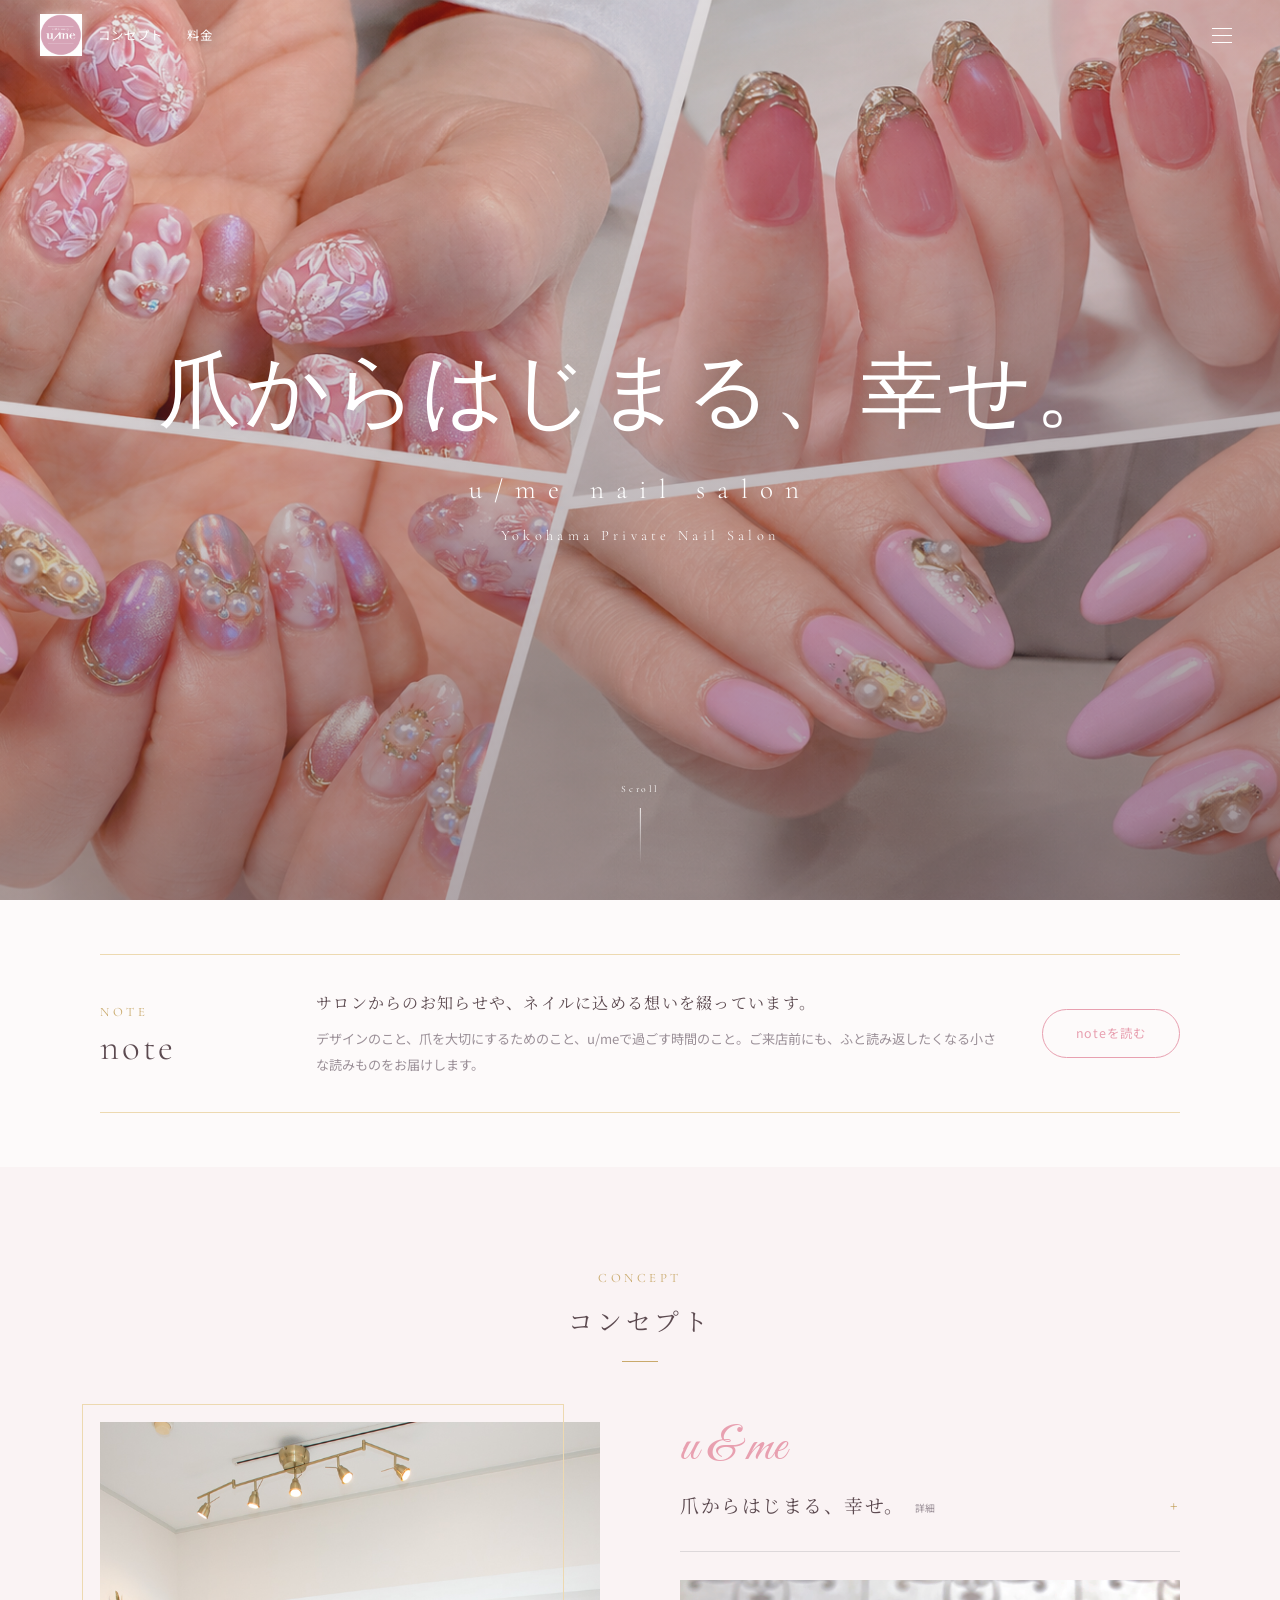
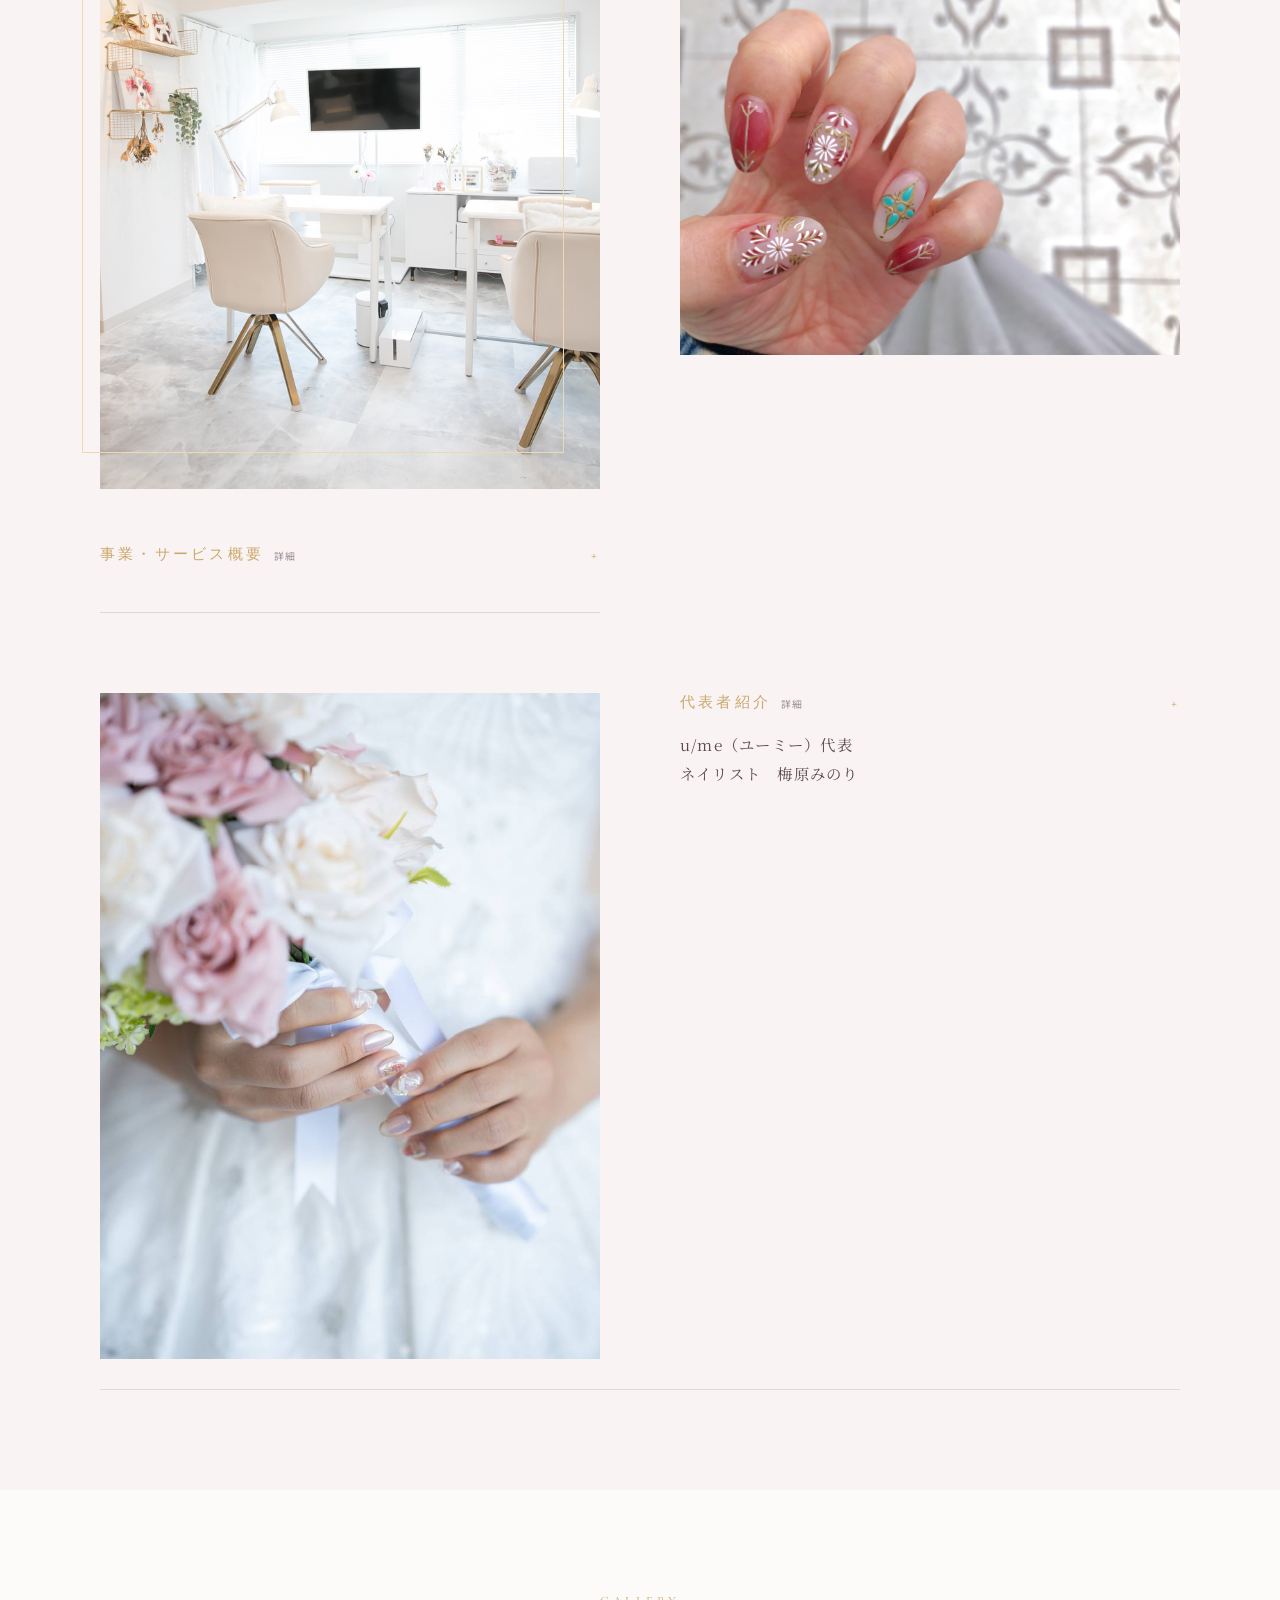
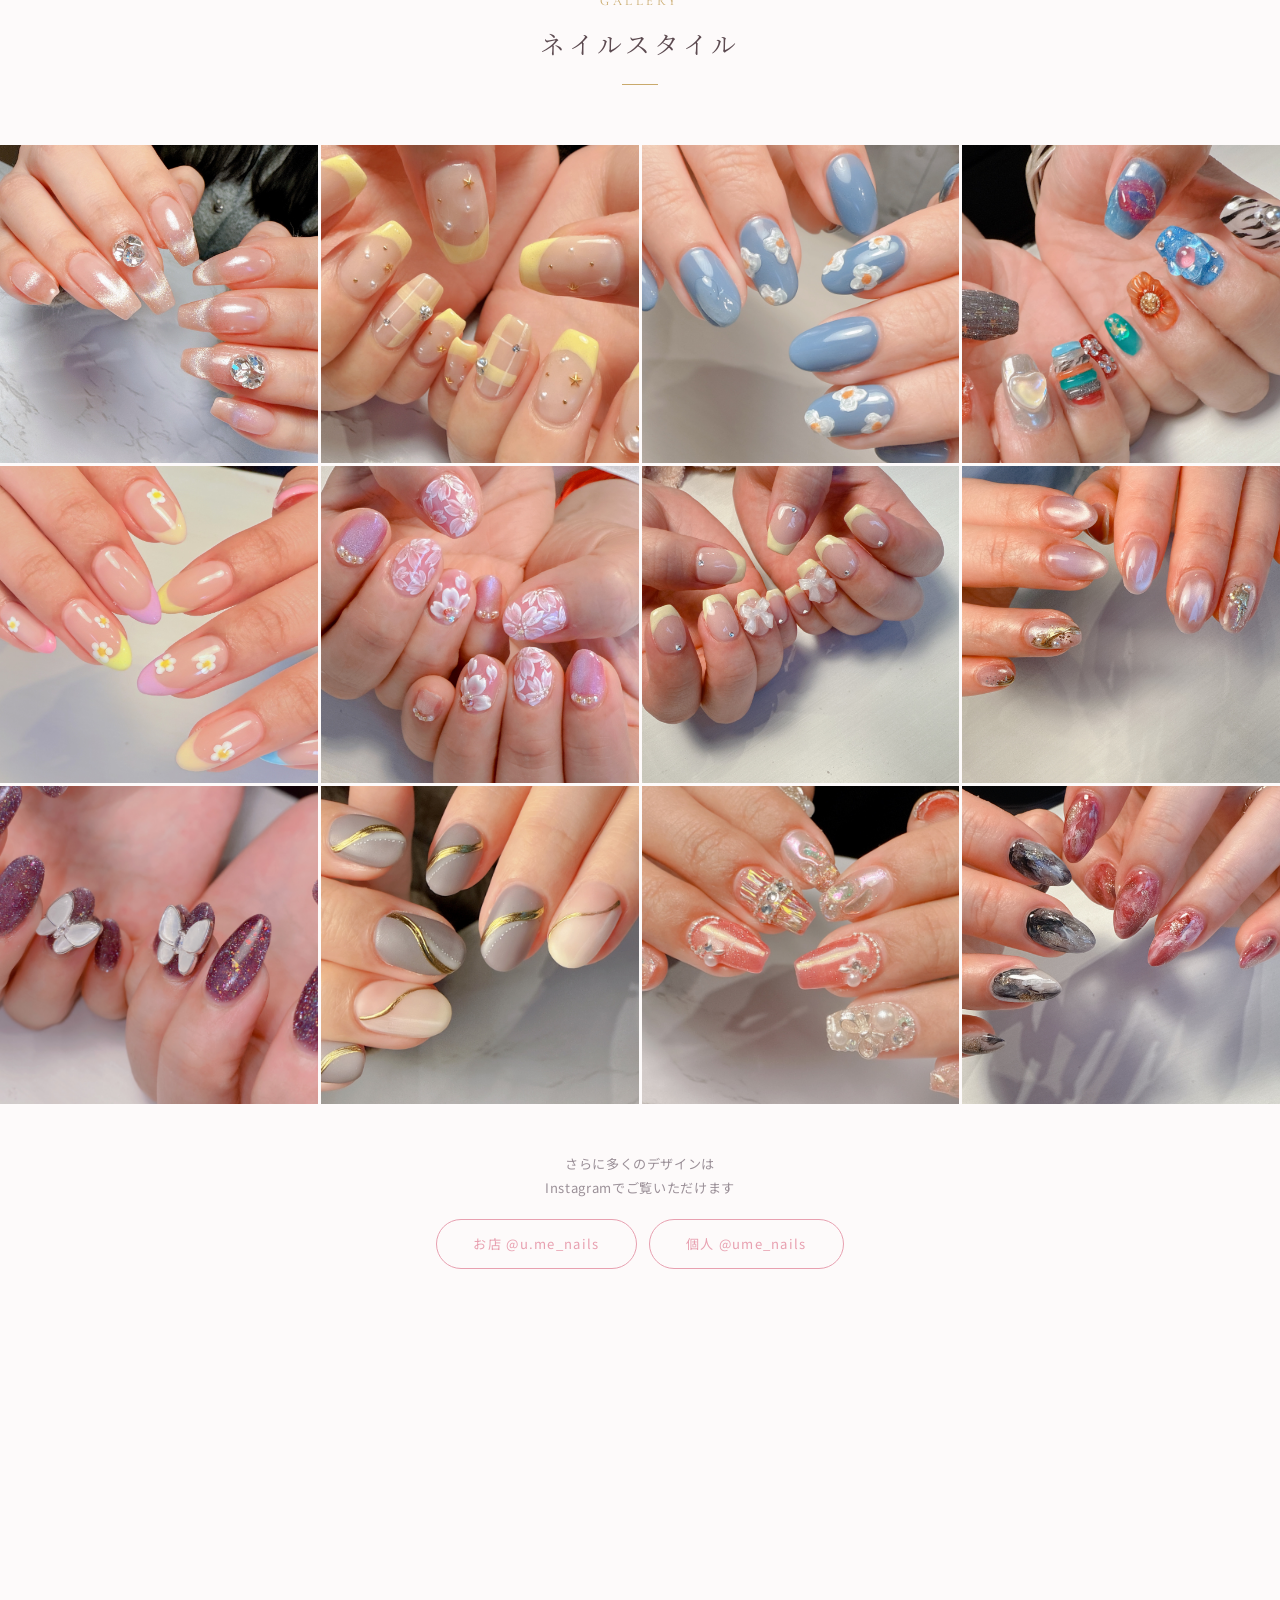
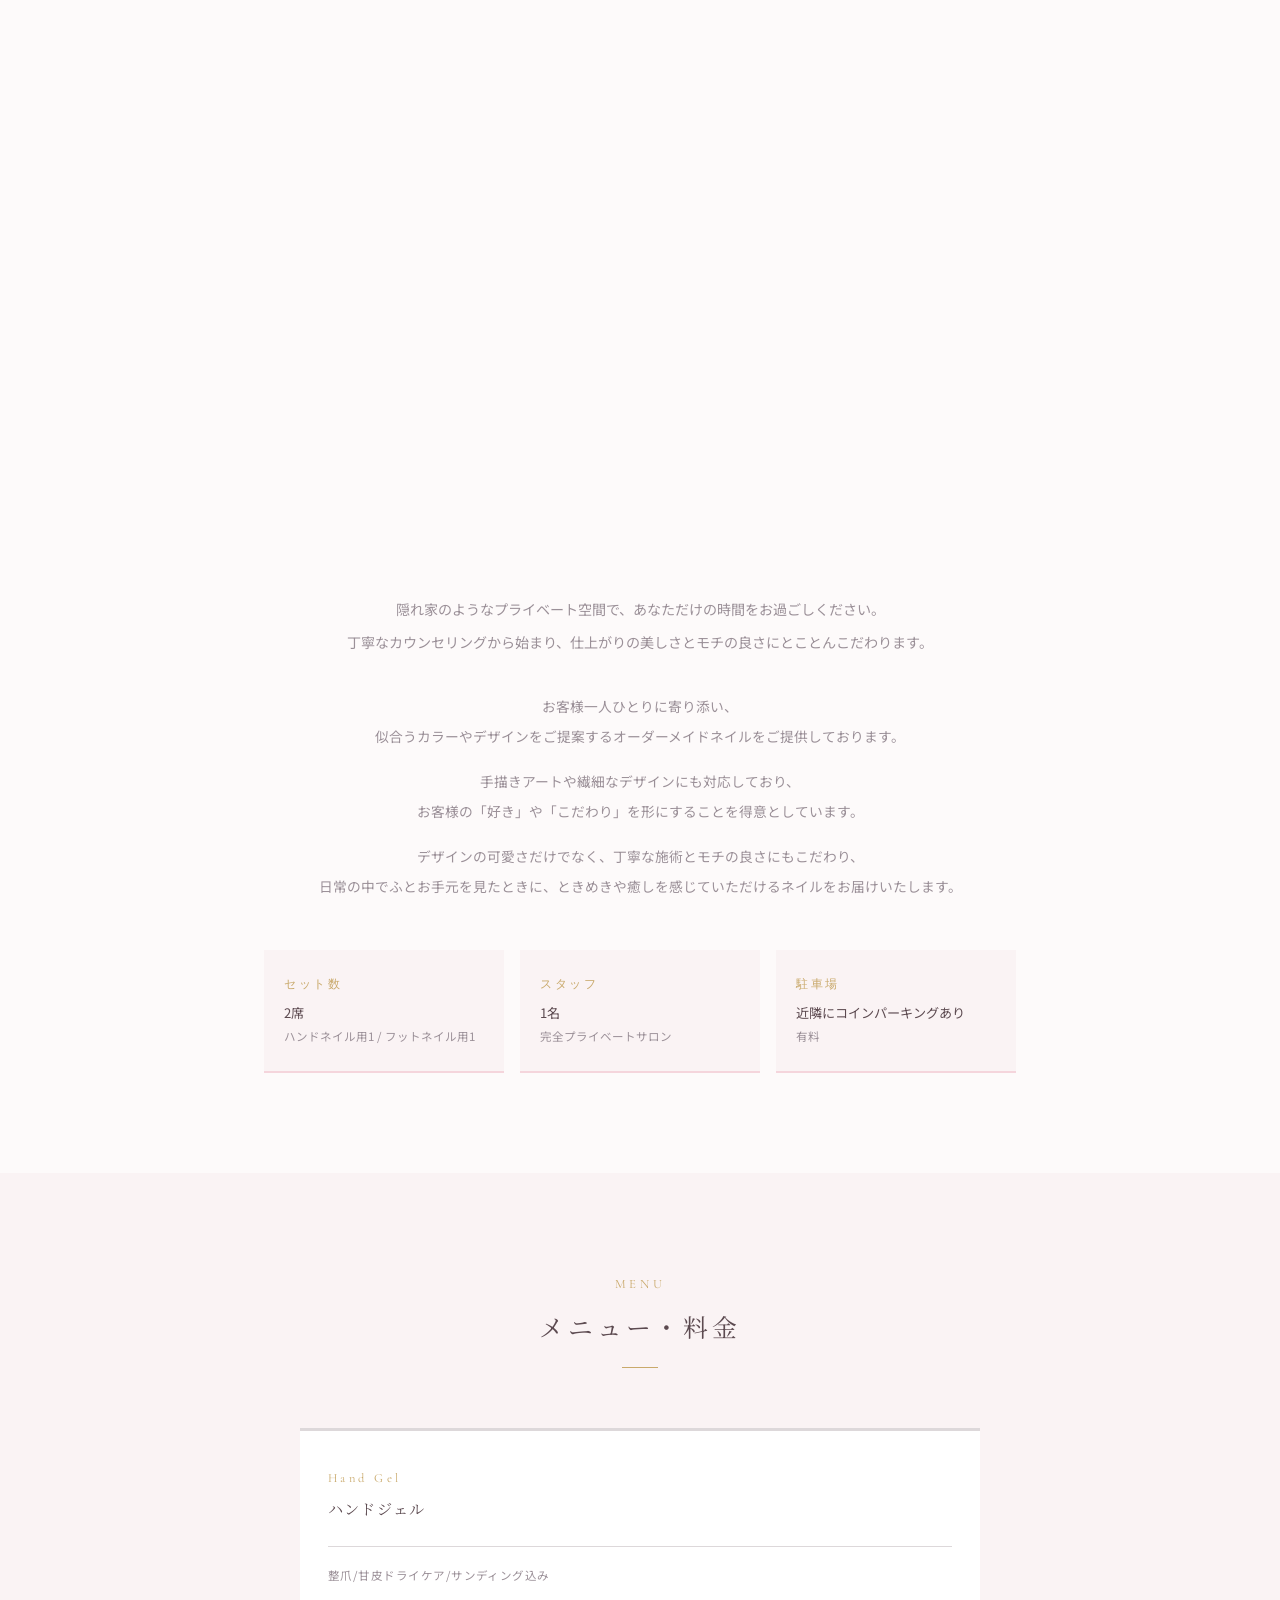
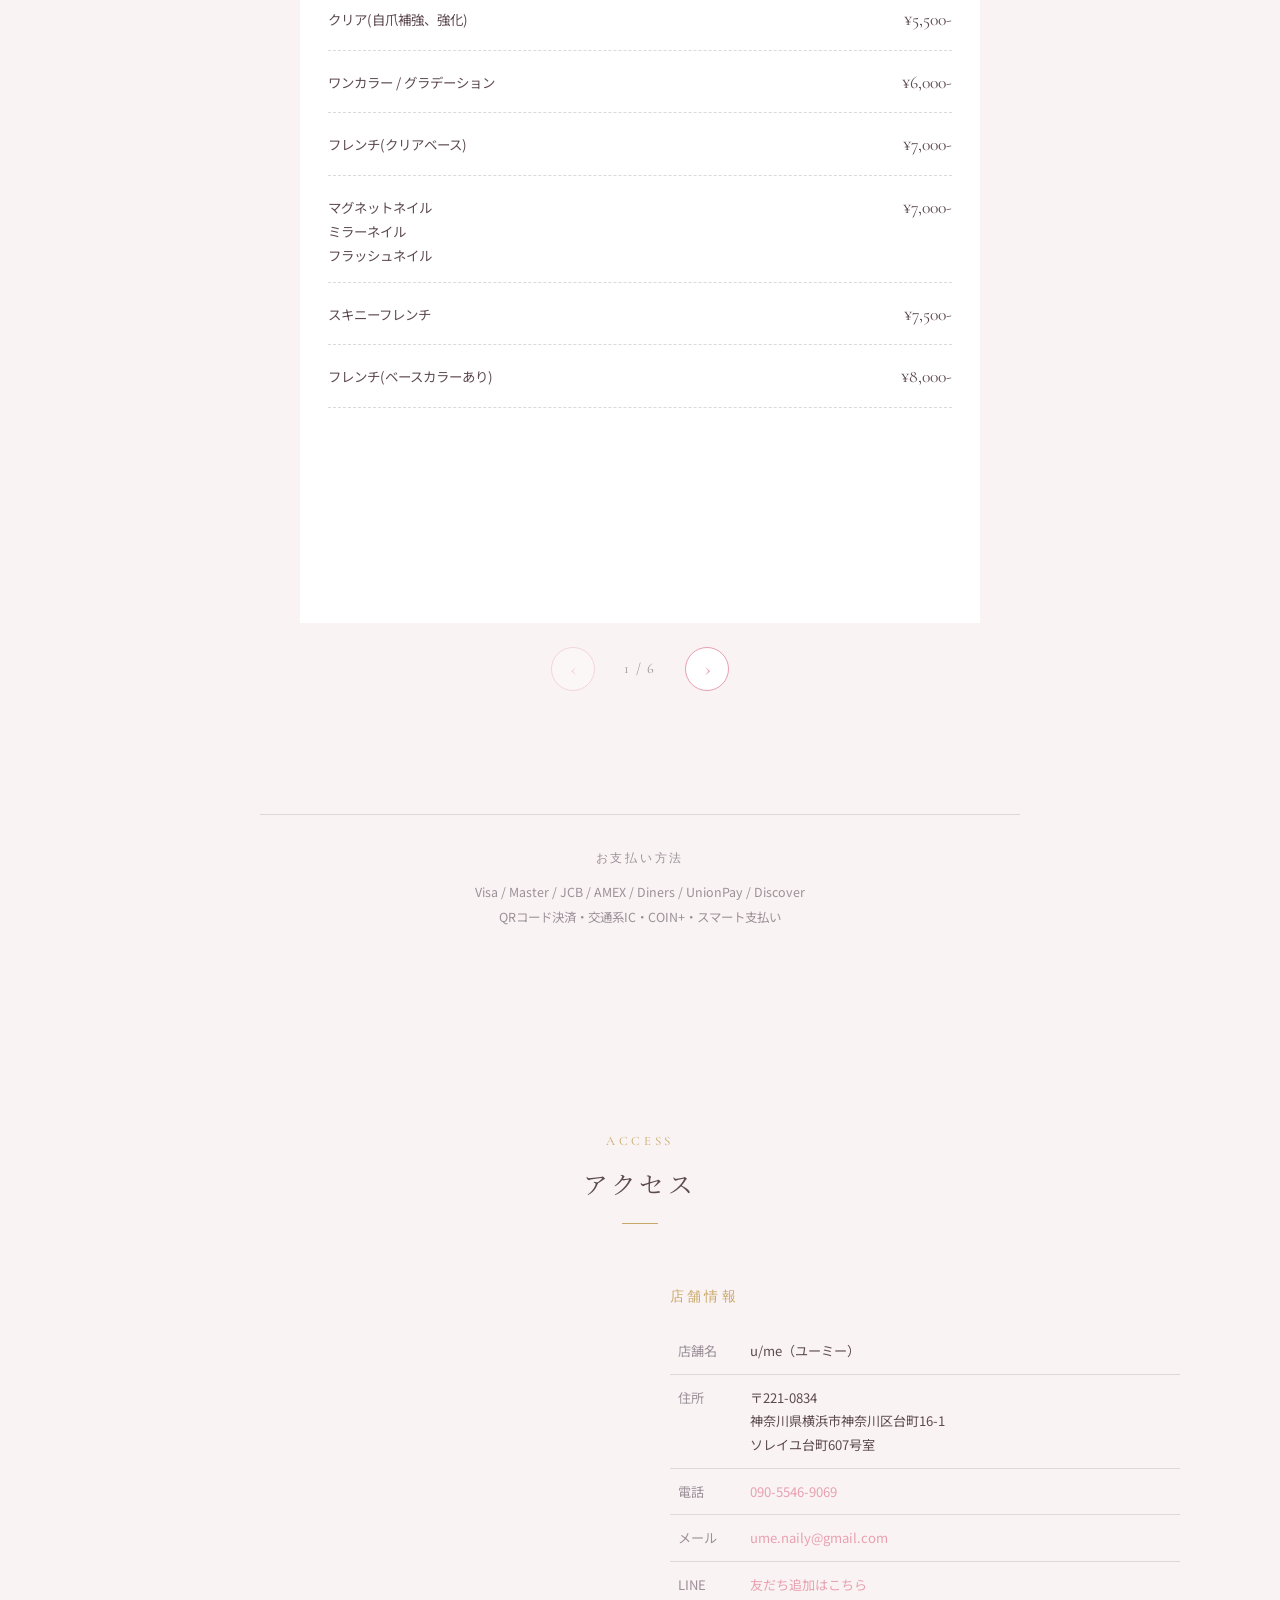
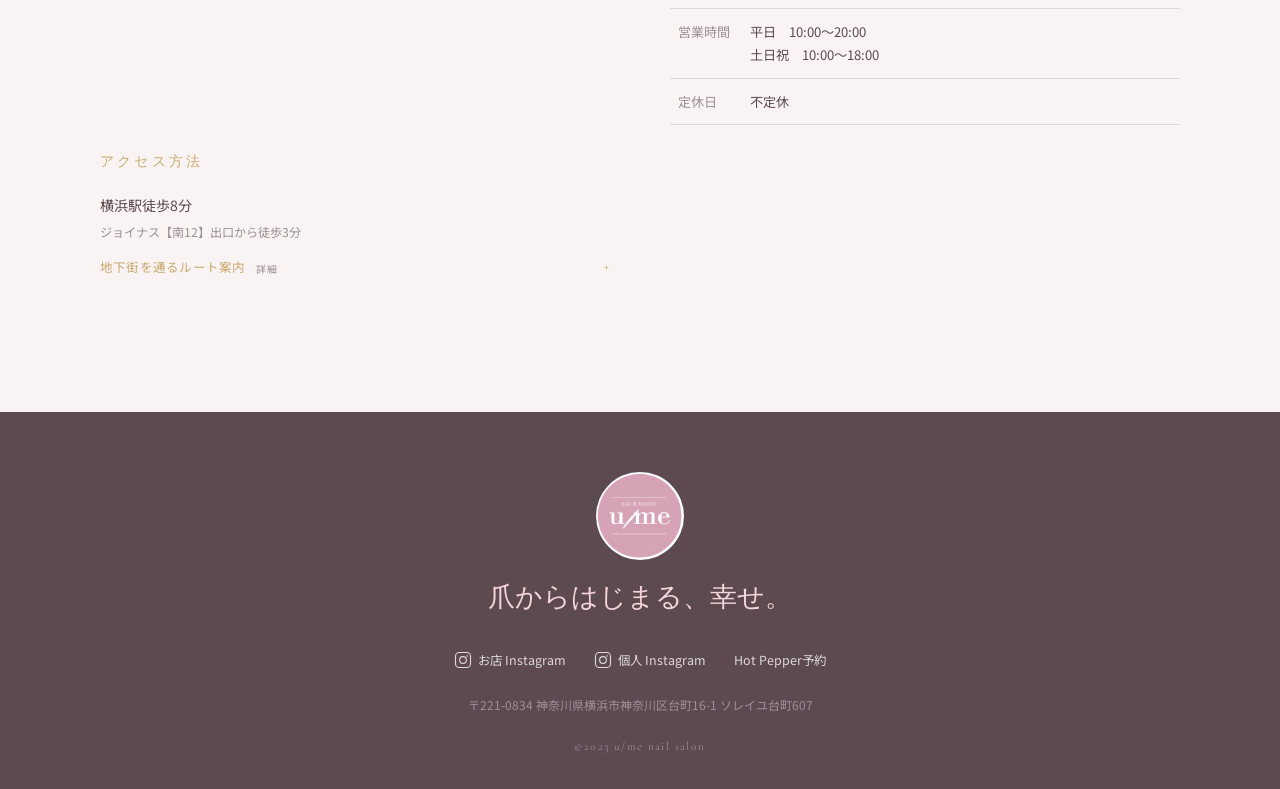
==== commit 237008e1: "修正版" ====
--- a/index.html
+++ b/index.html
@@ -80,13 +80,21 @@
       </a>
 
       <ul class="gnav-sns">
-        <li><a href="https://www.instagram.com/u.me_nails/" target="_blank" class="gnav-sns-link">
+        <li><a href="https://www.instagram.com/u.me_nails/" target="_blank" rel="noopener" class="gnav-sns-link">
           <svg viewBox="0 0 24 24" fill="none" stroke="currentColor" stroke-width="1.5" width="18" height="18">
             <rect x="2" y="2" width="20" height="20" rx="5" ry="5"/>
             <circle cx="12" cy="12" r="4.5"/>
             <circle cx="17.5" cy="6.5" r="1" fill="currentColor" stroke="none"/>
           </svg>
-          <span>@u.me_nails</span>
+          <span>お店 @u.me_nails</span>
+        </a></li>
+        <li><a href="https://www.instagram.com/ume_nails?igsh=MW9hbWlhaDR5dm02bg%3D%3D&utm_source=qr" target="_blank" rel="noopener" class="gnav-sns-link">
+          <svg viewBox="0 0 24 24" fill="none" stroke="currentColor" stroke-width="1.5" width="18" height="18">
+            <rect x="2" y="2" width="20" height="20" rx="5" ry="5"/>
+            <circle cx="12" cy="12" r="4.5"/>
+            <circle cx="17.5" cy="6.5" r="1" fill="currentColor" stroke="none"/>
+          </svg>
+          <span>個人 @ume_nails</span>
         </a></li>
         <li><a href="https://beauty.hotpepper.jp/kr/slnH000651287/?vos=cpahpbprosmaf131118006" target="_blank" rel="noopener" class="gnav-sns-link">
           <svg viewBox="0 0 24 24" fill="currentColor" width="18" height="18">
@@ -132,10 +140,10 @@
           <h2 class="note-title">note</h2>
         </div>
         <div class="note-body">
-          <p class="note-catch">サロンからのお知らせや、ネイルに込める想いを綴っています。</p>
-          <p class="note-text">デザインのこと、爪を大切にするためのこと、u/meで過ごす時間のこと。ご来店前にも、ふと読み返したくなる小さな読みものをお届けします。</p>
-        </div>
-        <a href="https://note.com/" target="_blank" rel="noopener" class="note-link">noteを読む</a>
+          <p class="note-catch" id="noteLatestTitle">サロンからのお知らせや、ネイルに込める想いを綴っています。</p>
+          <p class="note-text" id="noteLatestText">デザインのこと、爪を大切にするためのこと、u/meで過ごす時間のこと。ご来店前にも、ふと読み返したくなる小さな読みものをお届けします。</p>
+        </div>
+        <a href="https://note.com/ume_nails" target="_blank" rel="noopener" class="note-link" id="noteLatestLink">noteを読む</a>
       </div>
     </section>
 
@@ -224,21 +232,24 @@
       </div>
       <div class="gallery-grid">
         <div class="gallery-item fade-in"><img src="ネイル/IMG_1529.JPG" alt="ネイルデザイン" loading="lazy"></div>
-        <div class="gallery-item fade-in"><img src="ネイル/IMG_1531.JPG" alt="ネイルデザイン" loading="lazy"></div>
         <div class="gallery-item fade-in"><img src="ネイル/IMG_1533.JPG" alt="ネイルデザイン" loading="lazy"></div>
-        <div class="gallery-item fade-in"><img src="ネイル/IMG_1535.JPG" alt="ネイルデザイン" loading="lazy"></div>
-        <div class="gallery-item fade-in"><img src="ネイル/IMG_1537.JPG" alt="ネイルデザイン" loading="lazy"></div>
         <div class="gallery-item fade-in"><img src="ネイル/IMG_1539.JPG" alt="ネイルデザイン" loading="lazy"></div>
-        <div class="gallery-item fade-in"><img src="ネイル/IMG_1541.JPG" alt="ネイルデザイン" loading="lazy"></div>
+        <div class="gallery-item fade-in"><img src="ネイル/IMG_1538.JPG" alt="ネイルデザイン" loading="lazy"></div>
+        <div class="gallery-item fade-in"><img src="ネイル/IMG_1542.JPG" alt="ネイルデザイン" loading="lazy"></div>
         <div class="gallery-item fade-in"><img src="ネイル/IMG_1543.JPG" alt="ネイルデザイン" loading="lazy"></div>
         <div class="gallery-item fade-in"><img src="ネイル/IMG_2605.JPG" alt="ネイルデザイン" loading="lazy"></div>
         <div class="gallery-item fade-in"><img src="ネイル/IMG_2693.JPG" alt="ネイルデザイン" loading="lazy"></div>
-        <div class="gallery-item fade-in"><img src="ネイル/IMG_0389.JPG" alt="ネイルデザイン" loading="lazy"></div>
         <div class="gallery-item fade-in"><img src="ネイル/IMG_0747.JPG" alt="ネイルデザイン" loading="lazy"></div>
+        <div class="gallery-item fade-in"><img src="ネイル/IMG_1530.JPG" alt="ネイルデザイン" loading="lazy"></div>
+        <div class="gallery-item fade-in"><img src="ネイル/IMG_1540.JPG" alt="ネイルデザイン" loading="lazy"></div>
+        <div class="gallery-item fade-in"><img src="ネイル/IMG_1407.JPG" alt="ネイルデザイン" loading="lazy"></div>
       </div>
       <div class="gallery-foot fade-in">
         <p>さらに多くのデザインは<br>Instagramでご覧いただけます</p>
-        <a href="https://www.instagram.com/u.me_nails/" target="_blank" rel="noopener" class="btn-outline">@u.me_nails を見る</a>
+        <div class="gallery-links">
+          <a href="https://www.instagram.com/u.me_nails/" target="_blank" rel="noopener" class="btn-outline">お店 @u.me_nails</a>
+          <a href="https://www.instagram.com/ume_nails?igsh=MW9hbWlhaDR5dm02bg%3D%3D&utm_source=qr" target="_blank" rel="noopener" class="btn-outline">個人 @ume_nails</a>
+        </div>
       </div>
     </section>
 
@@ -290,56 +301,225 @@
         <div class="section-line"></div>
       </div>
 
-      <div class="menu-cards fade-in">
+      <div class="menu-slider fade-in" data-menu-slider>
+      <div class="menu-cards">
         <div class="menu-card">
           <div class="menu-card-head">
-            <p class="menu-card-en">Simple</p>
-            <h3 class="menu-card-title">シンプルメニュー</h3>
-          </div>
+            <p class="menu-card-en">Hand Gel</p>
+            <h3 class="menu-card-title">ハンドジェル</h3>
+          </div>
+          <p class="menu-note menu-note-top">整爪/甘皮ドライケア/サンディング込み</p>
           <ul class="menu-list">
             <li class="menu-item">
-              <span class="menu-name">ワンカラー・グラデーション</span>
-              <span class="menu-price">¥6,000〜</span>
-            </li>
-          </ul>
-          <p class="menu-note">※オフ代・ジェル代込み</p>
-        </div>
-
-        <div class="menu-card is-featured">
-          <div class="menu-card-head">
-            <p class="menu-card-en">Art</p>
-            <h3 class="menu-card-title">オーダーアートメニュー</h3>
-          </div>
-          <ul class="menu-list">
-            <li class="menu-item">
-              <span class="menu-name">シンプルアート <span class="menu-tag">90分</span></span>
-              <span class="menu-price">¥9,500</span>
-            </li>
-            <li class="menu-item">
-              <span class="menu-name">デザインアート <span class="menu-tag">120分</span></span>
-              <span class="menu-price">¥12,000</span>
-            </li>
-            <li class="menu-item">
-              <span class="menu-name">デザインアート <span class="menu-tag">150分</span></span>
-              <span class="menu-price">¥16,000</span>
-            </li>
-          </ul>
-          <p class="menu-note">※持ち込みデザイン・3Dパーツ対応</p>
+              <span class="menu-name">クリア(自爪補強、強化)</span>
+              <span class="menu-price">¥5,500-</span>
+            </li>
+            <li class="menu-item">
+              <span class="menu-name">ワンカラー / グラデーション</span>
+              <span class="menu-price">¥6,000-</span>
+            </li>
+            <li class="menu-item">
+              <span class="menu-name">フレンチ(クリアベース)</span>
+              <span class="menu-price">¥7,000-</span>
+            </li>
+            <li class="menu-item">
+              <span class="menu-name">マグネットネイル<br>ミラーネイル<br>フラッシュネイル</span>
+              <span class="menu-price">¥7,000-</span>
+            </li>
+            <li class="menu-item">
+              <span class="menu-name">スキニーフレンチ</span>
+              <span class="menu-price">¥7,500-</span>
+            </li>
+            <li class="menu-item">
+              <span class="menu-name">フレンチ(ベースカラーあり)</span>
+              <span class="menu-price">¥8,000-</span>
+            </li>
+          </ul>
         </div>
 
         <div class="menu-card">
           <div class="menu-card-head">
-            <p class="menu-card-en">Foot</p>
-            <h3 class="menu-card-title">フットメニュー</h3>
+            <p class="menu-card-en">Art Course</p>
+            <h3 class="menu-card-title">アートコース</h3>
           </div>
           <ul class="menu-list">
             <li class="menu-item">
-              <span class="menu-name">親指ニュアンス定額</span>
-              <span class="menu-price">¥8,800</span>
-            </li>
-          </ul>
-          <p class="menu-note">※フィルイン対応</p>
-        </div>
+              <span class="menu-name">ベイビーブーマー</span>
+              <span class="menu-price">¥8,000-</span>
+            </li>
+            <li class="menu-item">
+              <span class="menu-name">《魅惑の輝き》バイカラーマグネット<br>《うるピカ》オーロラミラーネイル<br>《うるきゅる》マグネット×ミラー</span>
+              <span class="menu-price">¥8,000-</span>
+            </li>
+            <li class="menu-item">
+              <span class="menu-name">90分☆オーダーアート</span>
+              <span class="menu-price">¥9,000-</span>
+            </li>
+            <li class="menu-item">
+              <span class="menu-name">ニュアンスアート</span>
+              <span class="menu-price">¥9,000〜</span>
+            </li>
+            <li class="menu-item">
+              <span class="menu-name">ガラスフレンチ</span>
+              <span class="menu-price">¥9,000-</span>
+            </li>
+            <li class="menu-item">
+              <span class="menu-name">《輝き爆発》マグネット×ミラー×フラッシュ</span>
+              <span class="menu-price">¥9,000-</span>
+            </li>
+            <li class="menu-item">
+              <span class="menu-name">120分☆オーダーアート</span>
+              <span class="menu-price">¥12,000-</span>
+            </li>
+            <li class="menu-item">
+              <span class="menu-name">150分☆オーダーアート</span>
+              <span class="menu-price">¥15,000-</span>
+            </li>
+            <li class="menu-item">
+              <span class="menu-name">◆オーダー３Dパーツ / ◆キャラ・痛ネイル</span>
+              <span class="menu-price">要問い合わせ</span>
+            </li>
+          </ul>
+        </div>
+
+        <div class="menu-card is-featured is-wide">
+          <div class="menu-card-head">
+            <p class="menu-card-en">Foot Gel</p>
+            <h3 class="menu-card-title">フットジェル</h3>
+          </div>
+          <p class="menu-note menu-note-top">フットバス/整爪/甘皮ドライケア/サンディング/フットマッサージ込み</p>
+          <ul class="menu-list">
+            <li class="menu-item">
+              <span class="menu-name">ワンカラー</span>
+              <span class="menu-price">¥7,000-</span>
+            </li>
+            <li class="menu-item">
+              <span class="menu-name">マグネットネイル<br>ミラーネイル<br>フラッシュネイル</span>
+              <span class="menu-price">¥8,000-</span>
+            </li>
+            <li class="menu-item">
+              <span class="menu-name">【定額】親指アート</span>
+              <span class="menu-price">¥8,800-</span>
+            </li>
+            <li class="menu-item">
+              <span class="menu-name">【オーダー】親指アート</span>
+              <span class="menu-price">¥9,000-〜</span>
+            </li>
+            <li class="menu-item">
+              <span class="menu-name">【定額】ごほうびアート</span>
+              <span class="menu-price">¥11,000-</span>
+            </li>
+            <li class="menu-item">
+              <span class="menu-name">【オーダー】デザインアート<br>【定額】とびっきりアート</span>
+              <span class="menu-price">¥13,000-</span>
+            </li>
+          </ul>
+        </div>
+
+        <div class="menu-card">
+          <div class="menu-card-head">
+            <p class="menu-card-en">Art Option</p>
+            <h3 class="menu-card-title">アートオプション</h3>
+          </div>
+          <ul class="menu-list">
+            <li class="menu-item">
+              <span class="menu-name">マットコート<br>ラメがけ<br>ラメライン</span>
+              <span class="menu-price">¥100/1本</span>
+            </li>
+            <li class="menu-item">
+              <span class="menu-name">ミラーライン</span>
+              <span class="menu-price">¥150/1本</span>
+            </li>
+            <li class="menu-item">
+              <span class="menu-name">ストーンアート<br>ニュアンスアート</span>
+              <span class="menu-price">¥300〜</span>
+            </li>
+            <li class="menu-item">
+              <span class="menu-name">カラー追加(〜5色まで)</span>
+              <span class="menu-price">¥500-</span>
+            </li>
+            <li class="menu-item">
+              <span class="menu-name">ペイントアート</span>
+              <span class="menu-price">¥500〜</span>
+            </li>
+            <li class="menu-item">
+              <span class="menu-name">カラー追加(〜10色まで)</span>
+              <span class="menu-price">¥1,000-</span>
+            </li>
+          </ul>
+        </div>
+
+        <div class="menu-card">
+          <div class="menu-card-head">
+            <p class="menu-card-en">Off / Trouble</p>
+            <h3 class="menu-card-title">オフ各種・トラブルオプション</h3>
+          </div>
+          <ul class="menu-list">
+            <li class="menu-item">
+              <span class="menu-name">亀裂補強</span>
+              <span class="menu-price">¥200〜¥500/1本</span>
+            </li>
+            <li class="menu-item">
+              <span class="menu-name">付け替えオフ(当店施術)</span>
+              <span class="menu-price">¥500-</span>
+            </li>
+            <li class="menu-item">
+              <span class="menu-name">長さ出し(スカルプ)</span>
+              <span class="menu-price">¥700/1本</span>
+            </li>
+            <li class="menu-item">
+              <span class="menu-name">付け替えオフ(他店施術)<br>スカルプ(ジェルスカ/チップ含む)の場合 +¥1,000-</span>
+              <span class="menu-price">¥1,000-</span>
+            </li>
+            <li class="menu-item">
+              <span class="menu-name">オフのみ(当店施術)</span>
+              <span class="menu-price">¥3,300</span>
+            </li>
+            <li class="menu-item">
+              <span class="menu-name">オフのみ(他店施術)<br>スカルプ(ジェルスカ/チップ含む)の場合 +¥1,000-</span>
+              <span class="menu-price">¥5,500</span>
+            </li>
+          </ul>
+        </div>
+
+        <div class="menu-card menu-prep-info">
+          <div class="menu-card-head">
+            <p class="menu-card-en">Coming Soon</p>
+            <h3 class="menu-card-title">準備中</h3>
+          </div>
+          <ul class="menu-list">
+            <li class="menu-item">
+              <span class="menu-name">定額ワンポイントデザイン</span>
+            </li>
+            <li class="menu-item">
+              <span class="menu-name">定額シンプルデザイン</span>
+            </li>
+            <li class="menu-item">
+              <span class="menu-name">定額トレンドデザイン</span>
+            </li>
+            <li class="menu-item">
+              <span class="menu-name">定額ワンホンデザイン</span>
+            </li>
+            <li class="menu-item">
+              <span class="menu-name">定額デラックスアートデザイン</span>
+            </li>
+          </ul>
+          <div class="menu-card-head">
+            <p class="menu-card-en">Information</p>
+            <h3 class="menu-card-title">お知らせ</h3>
+          </div>
+          <ul class="menu-info-list">
+            <li>施術後7日以内に浮きや欠けなどの不具合が生じた場合は、無料にてお直し対応をさせていただきます。</li>
+            <li>次回ご予約のお客様は、付け替えオフ代金が無料となります。</li>
+          </ul>
+        </div>
+
+      </div>
+      <div class="menu-slider-controls" aria-label="メニュー料金スライド操作">
+        <button class="menu-slider-btn" type="button" data-menu-prev aria-label="前のメニュー">‹</button>
+        <span class="menu-slider-status" data-menu-status aria-live="polite">1 / 6</span>
+        <button class="menu-slider-btn" type="button" data-menu-next aria-label="次のメニュー">›</button>
+      </div>
       </div>
 
       <div class="menu-options fade-in">
@@ -381,6 +561,17 @@
             width="100%" height="420" style="border:0;" allowfullscreen="" loading="lazy"
             title="u/me ユーミー アクセスマップ">
           </iframe>
+          <div class="access-block access-route-block">
+            <h3 class="access-block-title">アクセス方法</h3>
+            <p class="access-station">横浜駅徒歩8分<br><small>ジョイナス【南12】出口から徒歩3分</small></p>
+            <button class="access-route-title access-route-toggle" type="button" aria-expanded="false" aria-controls="accessRouteSteps">地下街を通るルート案内<span class="toggle-detail-label">詳細</span></button>
+            <ol class="access-steps" id="accessRouteSteps" hidden>
+              <li>横浜駅西口（中央）から、NEWoMan・CIAL・ジョイナス（旧ダイヤモンド地下街）方面へお進みください。<small>JR横浜駅はB1フロアに位置しますので、階段の上り下りはせず、そのままB1フロアをお進みください。</small></li>
+              <li>ジョイナスB1フロアのマツモトキヨシや無印良品がある通りを、突き当たりまで直進します。<small>ヨドバシカメラを過ぎ、3COINSやスターバックスを通過し、「整体×骨盤 カ･ラ･ダ ファクトリー」が見えましたら、地下街最南端【南12】出口から地上へお上がりください。</small></li>
+              <li>地上に出ましたら左方向へ進み、架橋を越えて鶴屋町歩道橋を「反町方面」へ直進します。<small>下り階段が2つありますが、奥側の階段をご利用ください。</small></li>
+              <li>階段を降りて2軒目、「SOLEIL DAI-MACHI」（茶色の階段）の607号室です。<small>エレベーターで6階へお越しいただき、廊下を進んでいただくとサロンがございます。</small></li>
+            </ol>
+          </div>
         </div>
         <div class="access-info fade-in">
           <div class="access-block">
@@ -416,20 +607,6 @@
               </tr>
             </table>
           </div>
-          <div class="access-block">
-            <h3 class="access-block-title">アクセス方法</h3>
-            <p class="access-station">横浜駅徒歩8分<br><small>ジョイナス【南12】出口から徒歩3分</small></p>
-            <button class="access-route-title access-route-toggle" type="button" aria-expanded="false" aria-controls="accessRouteSteps">地下街を通るルート案内<span class="toggle-detail-label">詳細</span></button>
-            <ol class="access-steps" id="accessRouteSteps" hidden>
-              <li>横浜駅西口（中央）から、NEWoMan・CIAL・ジョイナス（旧ダイヤモンド地下街）方面へお進みください。<small>JR横浜駅はB1フロアに位置しますので、階段の上り下りはせず、そのままB1フロアをお進みください。</small></li>
-              <li>ジョイナスB1フロアのマツモトキヨシや無印良品がある通りを、突き当たりまで直進します。<small>ヨドバシカメラを過ぎ、3COINSやスターバックスを通過し、「整体×骨盤 カ･ラ･ダ ファクトリー」が見えましたら、地下街最南端【南12】出口から地上へお上がりください。</small></li>
-              <li>地上に出ましたら左方向へ進み、架橋を越えて鶴屋町歩道橋を「反町方面」へ直進します。<small>下り階段が2つありますが、奥側の階段をご利用ください。</small></li>
-              <li>階段を降りて2軒目、「SOLEIL DAI-MACHI」（茶色の階段）の607号室です。<small>エレベーターで6階へお越しいただき、廊下を進んでいただくとサロンがございます。</small></li>
-            </ol>
-          </div>
-          <div class="access-cta">
-            <a href="https://beauty.hotpepper.jp/kr/slnH000651287/?vos=cpahpbprosmaf131118006" target="_blank" rel="noopener" class="btn-primary">Hot Pepperでご予約</a>
-          </div>
         </div>
       </div>
     </section>
@@ -444,13 +621,21 @@
       </div>
       <p class="footer-tagline">爪からはじまる、幸せ。</p>
       <ul class="footer-sns">
-        <li><a href="https://www.instagram.com/u.me_nails/" target="_blank">
+        <li><a href="https://www.instagram.com/u.me_nails/" target="_blank" rel="noopener">
           <svg viewBox="0 0 24 24" fill="none" stroke="currentColor" stroke-width="1.5" width="18" height="18">
             <rect x="2" y="2" width="20" height="20" rx="5" ry="5"/>
             <circle cx="12" cy="12" r="4.5"/>
             <circle cx="17.5" cy="6.5" r="1" fill="currentColor" stroke="none"/>
           </svg>
-          Instagram
+          お店 Instagram
+        </a></li>
+        <li><a href="https://www.instagram.com/ume_nails?igsh=MW9hbWlhaDR5dm02bg%3D%3D&utm_source=qr" target="_blank" rel="noopener">
+          <svg viewBox="0 0 24 24" fill="none" stroke="currentColor" stroke-width="1.5" width="18" height="18">
+            <rect x="2" y="2" width="20" height="20" rx="5" ry="5"/>
+            <circle cx="12" cy="12" r="4.5"/>
+            <circle cx="17.5" cy="6.5" r="1" fill="currentColor" stroke="none"/>
+          </svg>
+          個人 Instagram
         </a></li>
         <li><a href="https://beauty.hotpepper.jp/kr/slnH000651287/?vos=cpahpbprosmaf131118006" target="_blank" rel="noopener">Hot Pepper予約</a></li>
       </ul>
--- a/css/style.css
+++ b/css/style.css
@@ -228,7 +228,7 @@
   letter-spacing: 0.08em;
 }
 
-.gnav-sns { display: flex; gap: 24px; }
+.gnav-sns { display: flex; flex-wrap: wrap; gap: 18px 24px; }
 .gnav-sns-link {
   display: flex;
   align-items: center;
@@ -794,24 +794,41 @@
   letter-spacing: 0.05em;
   margin-bottom: 20px;
 }
+.gallery-links {
+  display: flex;
+  justify-content: center;
+  flex-wrap: wrap;
+  gap: 12px;
+}
 
 /* ========================================
    MENU
 ======================================== */
 .menu { background: var(--bg-soft); padding: 100px 24px; }
 
+.menu-slider {
+  max-width: 680px;
+  margin: 0 auto 60px;
+}
+
 .menu-cards {
-  max-width: 1080px;
-  margin: 0 auto 60px;
-  display: grid;
-  grid-template-columns: repeat(3, 1fr);
+  display: flex;
   gap: 20px;
+  overflow-x: hidden;
+  scroll-snap-type: x mandatory;
+  scroll-behavior: smooth;
+  scrollbar-width: none;
+}
+.menu-cards::-webkit-scrollbar {
+  display: none;
 }
 
 .menu-card {
+  flex: 0 0 100%;
   background: var(--white);
   border-top: 3px solid var(--gray-light);
   padding: 36px 28px;
+  scroll-snap-align: start;
   transition: border-color var(--ease), box-shadow var(--ease);
 }
 .menu-card:hover {
@@ -824,6 +841,9 @@
 }
 .menu-card.is-featured:hover {
   box-shadow: 0 8px 36px rgba(201,169,107,0.22);
+}
+.menu-card.is-wide {
+  flex-basis: 100%;
 }
 .menu-card-head {
   padding-bottom: 24px;
@@ -881,6 +901,85 @@
   font-size: 0.72rem;
   color: var(--gray);
   letter-spacing: 0.04em;
+}
+.menu-note-top {
+  margin: -10px 0 18px;
+}
+.menu-subsection {
+  margin-top: 34px;
+  padding-top: 30px;
+  border-top: 1px solid var(--gray-light);
+}
+.menu-subsection .menu-card-head {
+  padding-bottom: 20px;
+  margin-bottom: 24px;
+}
+.menu-card.menu-prep-info {
+  border-top-color: var(--gray-light);
+}
+.menu-prep-info .menu-card-head {
+  padding-bottom: 20px;
+  margin-bottom: 24px;
+}
+.menu-prep-info .menu-list + .menu-card-head {
+  margin-top: 34px;
+}
+.menu-info-list {
+  display: flex;
+  flex-direction: column;
+  gap: 12px;
+  font-family: var(--font-sans);
+  font-size: 0.82rem;
+  line-height: 1.8;
+  color: var(--dark);
+}
+.menu-info-list li::before {
+  content: "★";
+  margin-right: 2px;
+}
+
+.menu-slider-controls {
+  display: flex;
+  justify-content: center;
+  align-items: center;
+  gap: 18px;
+  margin-top: 24px;
+}
+.menu-slider-btn {
+  display: inline-flex;
+  align-items: center;
+  justify-content: center;
+  width: 44px;
+  height: 44px;
+  border: 1px solid var(--pink);
+  border-radius: 50%;
+  background: var(--white);
+  color: var(--pink);
+  font-family: var(--font-en);
+  font-size: 1.5rem;
+  line-height: 1;
+  cursor: pointer;
+  transition: background var(--ease), color var(--ease), opacity var(--ease);
+}
+.menu-slider-btn:hover {
+  background: var(--pink);
+  color: var(--white);
+}
+.menu-slider-btn:disabled {
+  cursor: default;
+  opacity: 0.36;
+}
+.menu-slider-btn:disabled:hover {
+  background: var(--white);
+  color: var(--pink);
+}
+.menu-slider-status {
+  min-width: 54px;
+  text-align: center;
+  font-family: var(--font-en);
+  font-size: 0.9rem;
+  color: var(--gray);
+  letter-spacing: 0.12em;
 }
 
 .menu-options {
@@ -1056,6 +1155,7 @@
   align-items: start;
 }
 .access-map iframe { width: 100%; border-radius: 2px; }
+.access-route-block { margin-top: 36px; }
 
 .access-block { margin-bottom: 36px; }
 .access-block-title {
@@ -1151,8 +1251,6 @@
 }
 .access-steps li small { display: block; color: var(--gray); font-size: 0.76rem; }
 
-.access-cta { text-align: center; margin-top: 36px; }
-
 /* ========================================
    FOOTER
 ======================================== */
@@ -1181,6 +1279,7 @@
 .footer-sns {
   display: flex;
   justify-content: center;
+  flex-wrap: wrap;
   gap: 28px;
   margin-bottom: 22px;
 }
@@ -1222,7 +1321,8 @@
   }
   .concept-inner { gap: 48px; }
   .concept-side { gap: 44px; }
-  .menu-cards { grid-template-columns: 1fr; max-width: 480px; }
+  .menu-slider { max-width: 480px; }
+  .menu-card.is-wide { flex-basis: 100%; }
   .gallery-grid { grid-template-columns: repeat(3, 1fr); }
   .salon-details { grid-template-columns: 1fr; }
 }
@@ -1367,7 +1467,8 @@
 
   /* Menu */
   .menu { padding: 72px 16px; }
-  .menu-cards { grid-template-columns: 1fr; }
+  .menu-slider { max-width: 100%; }
+  .menu-card.is-wide { flex-basis: 100%; }
 
   /* Salon */
   .salon-gallery { grid-template-columns: 1fr; padding: 0; }
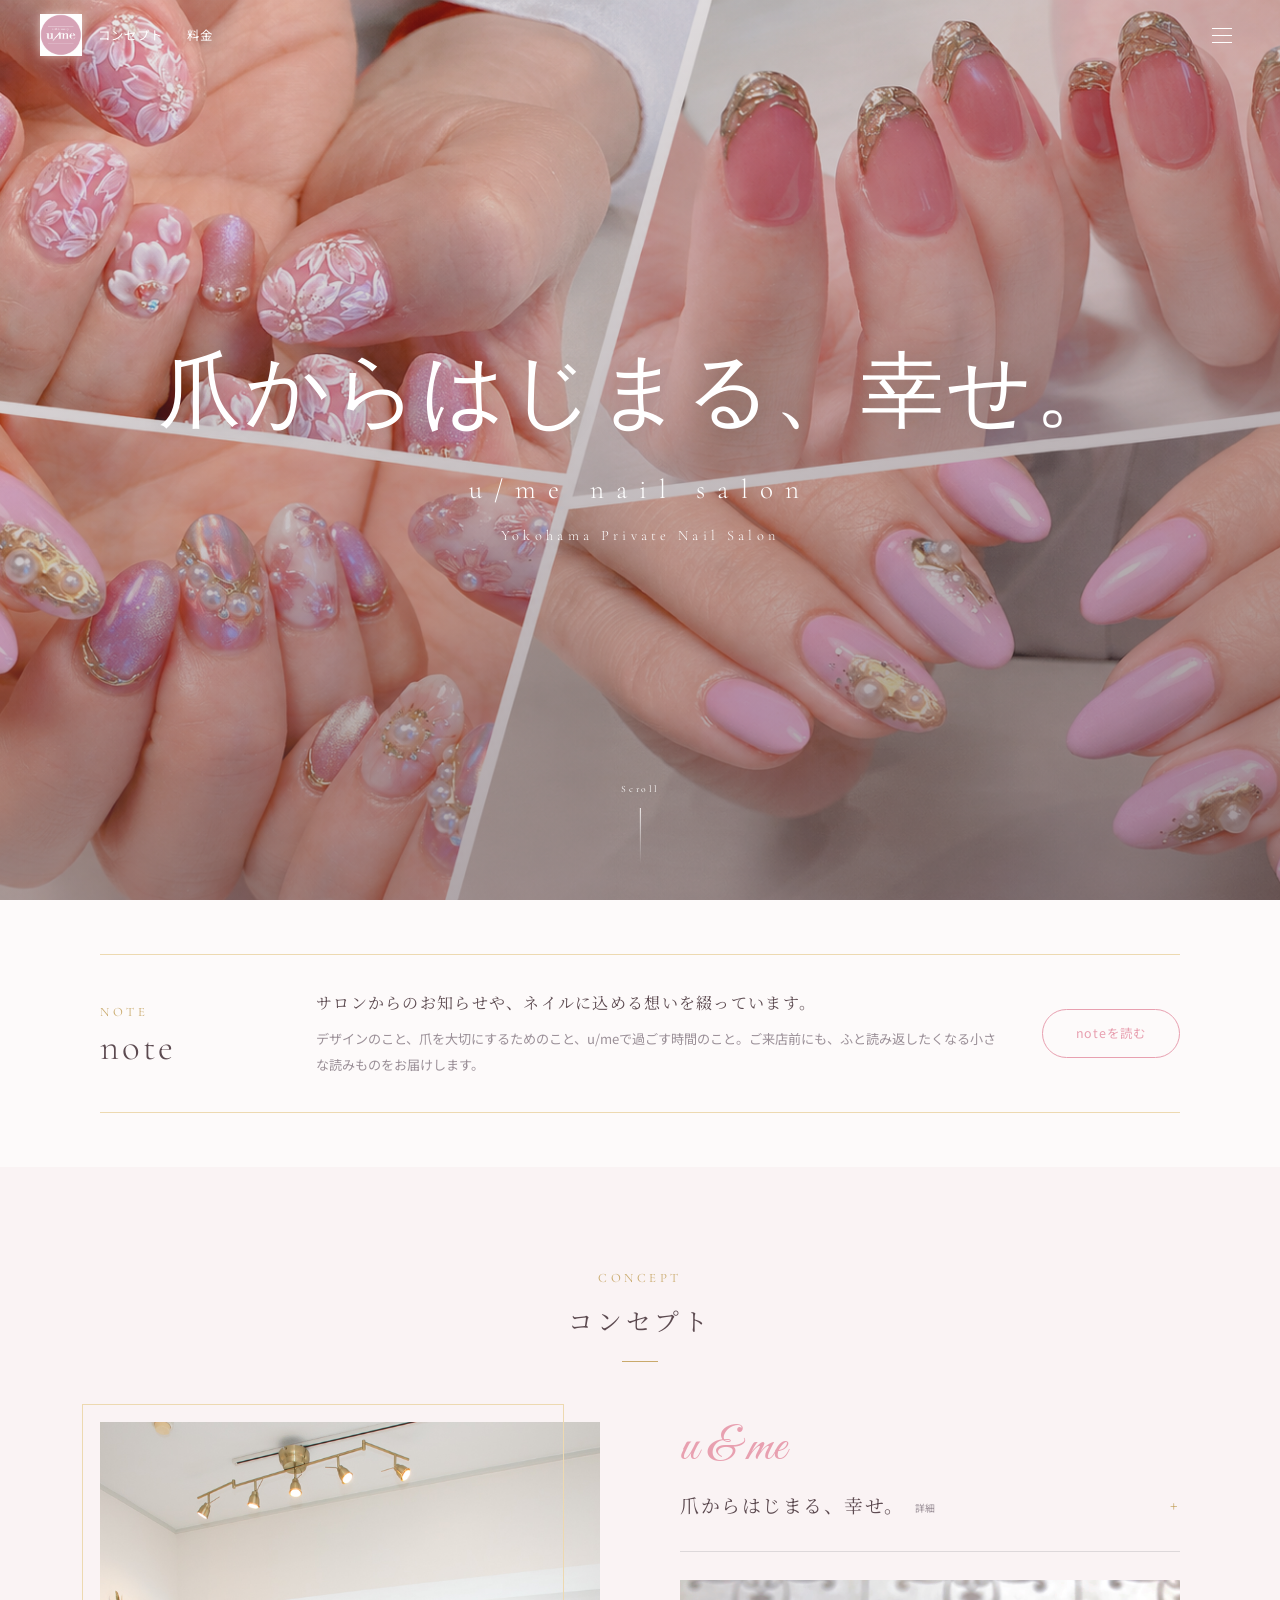
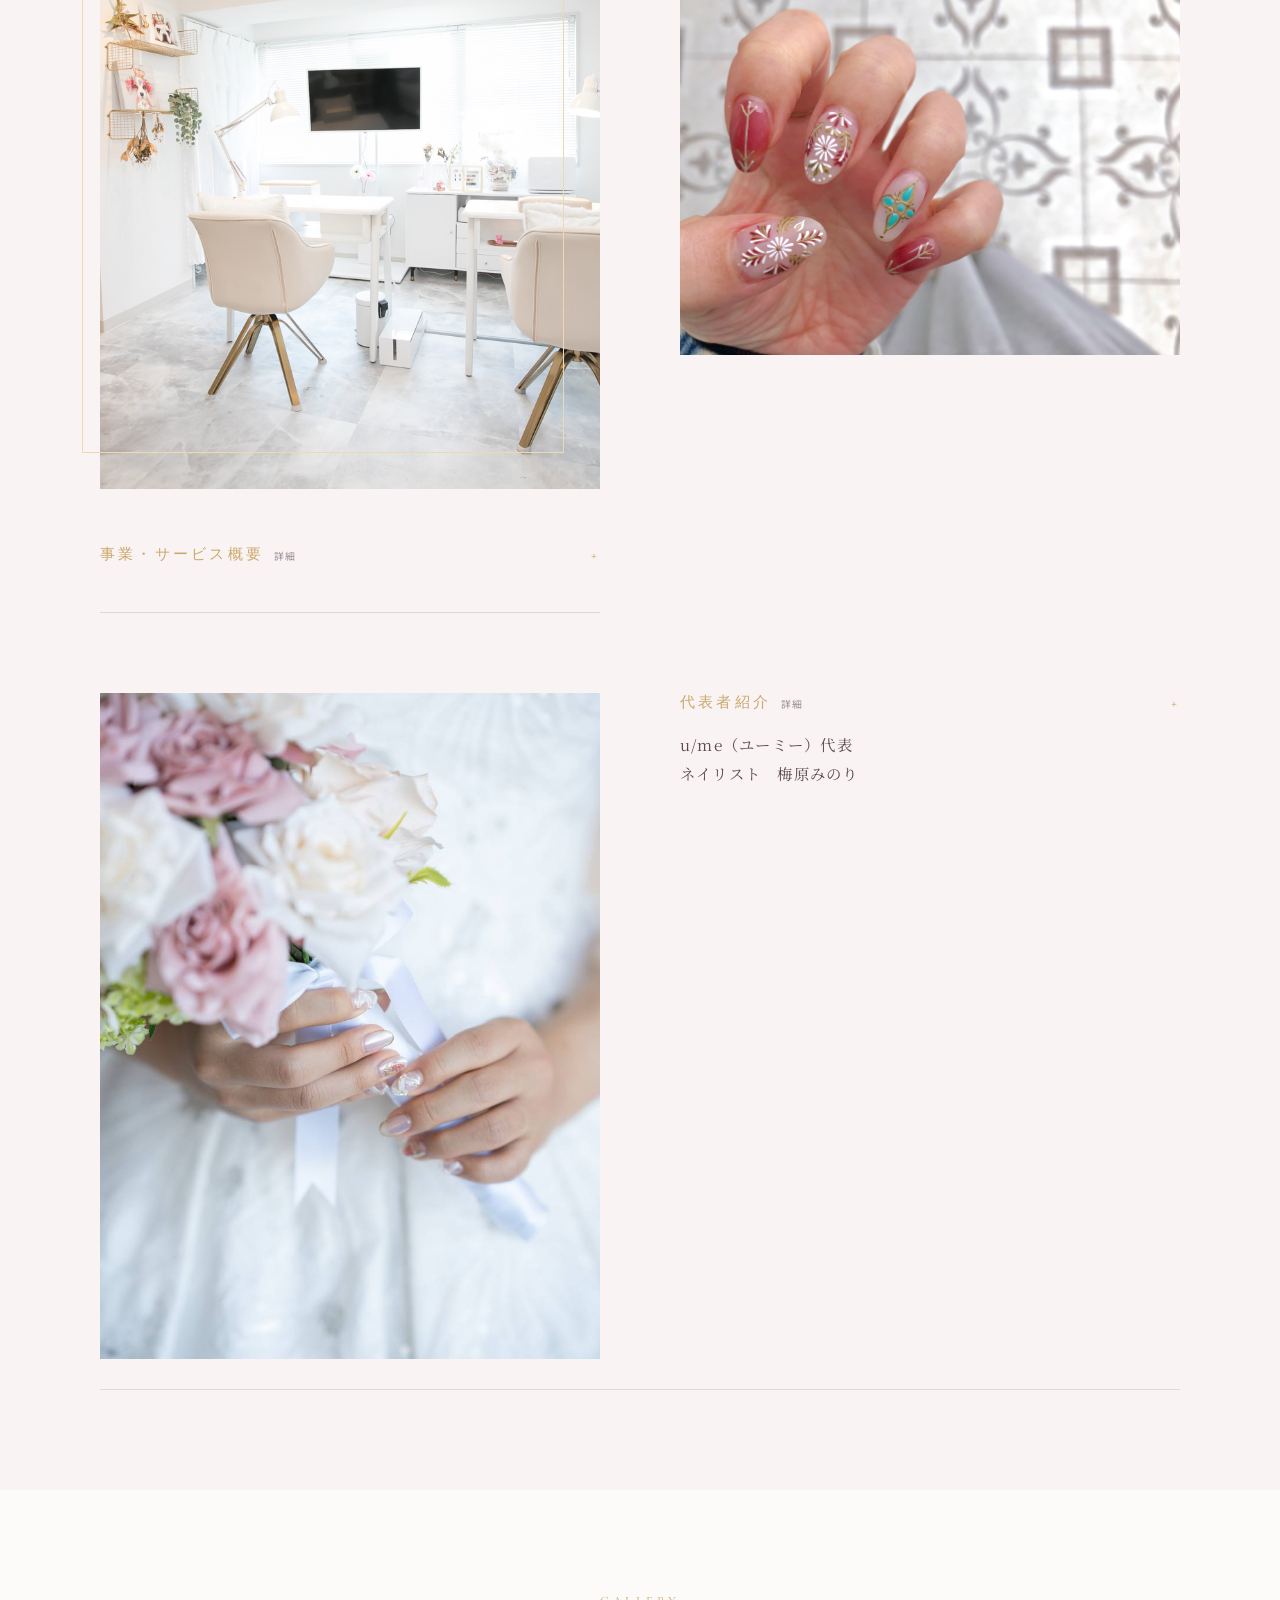
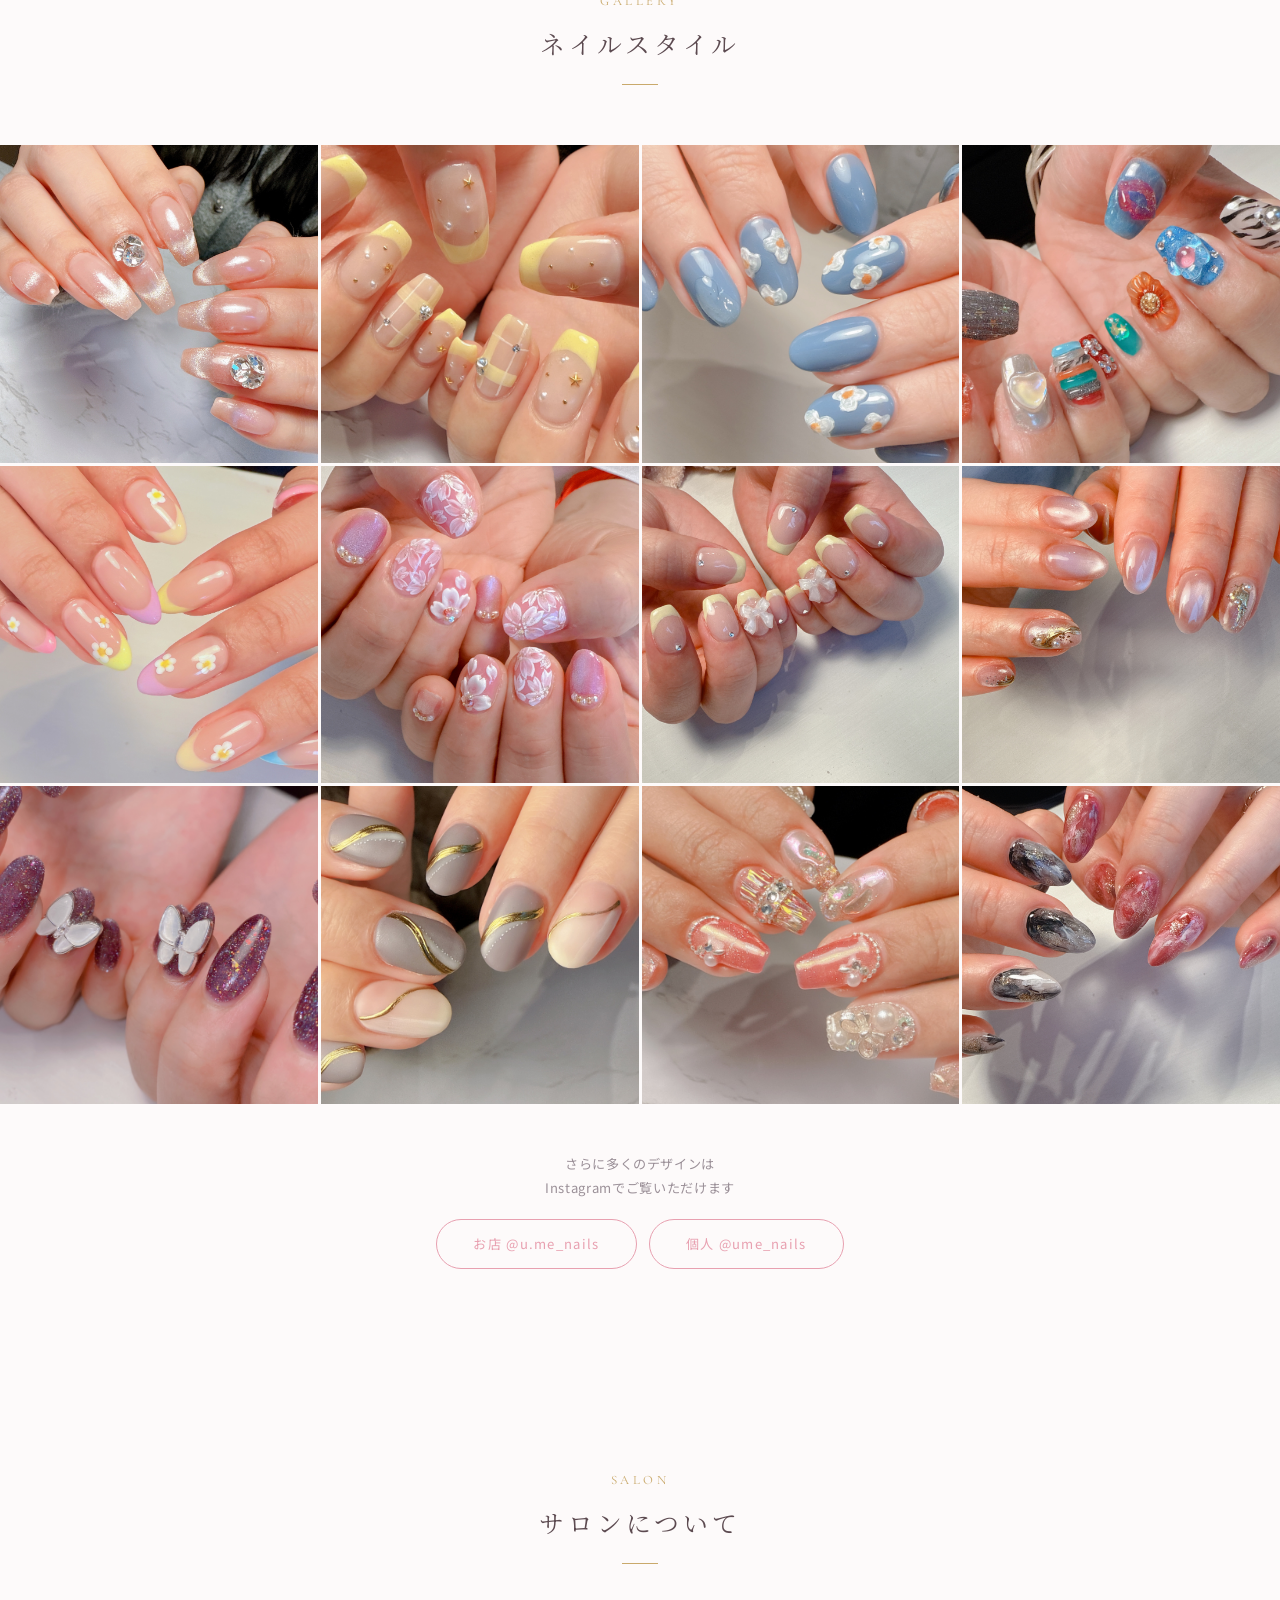
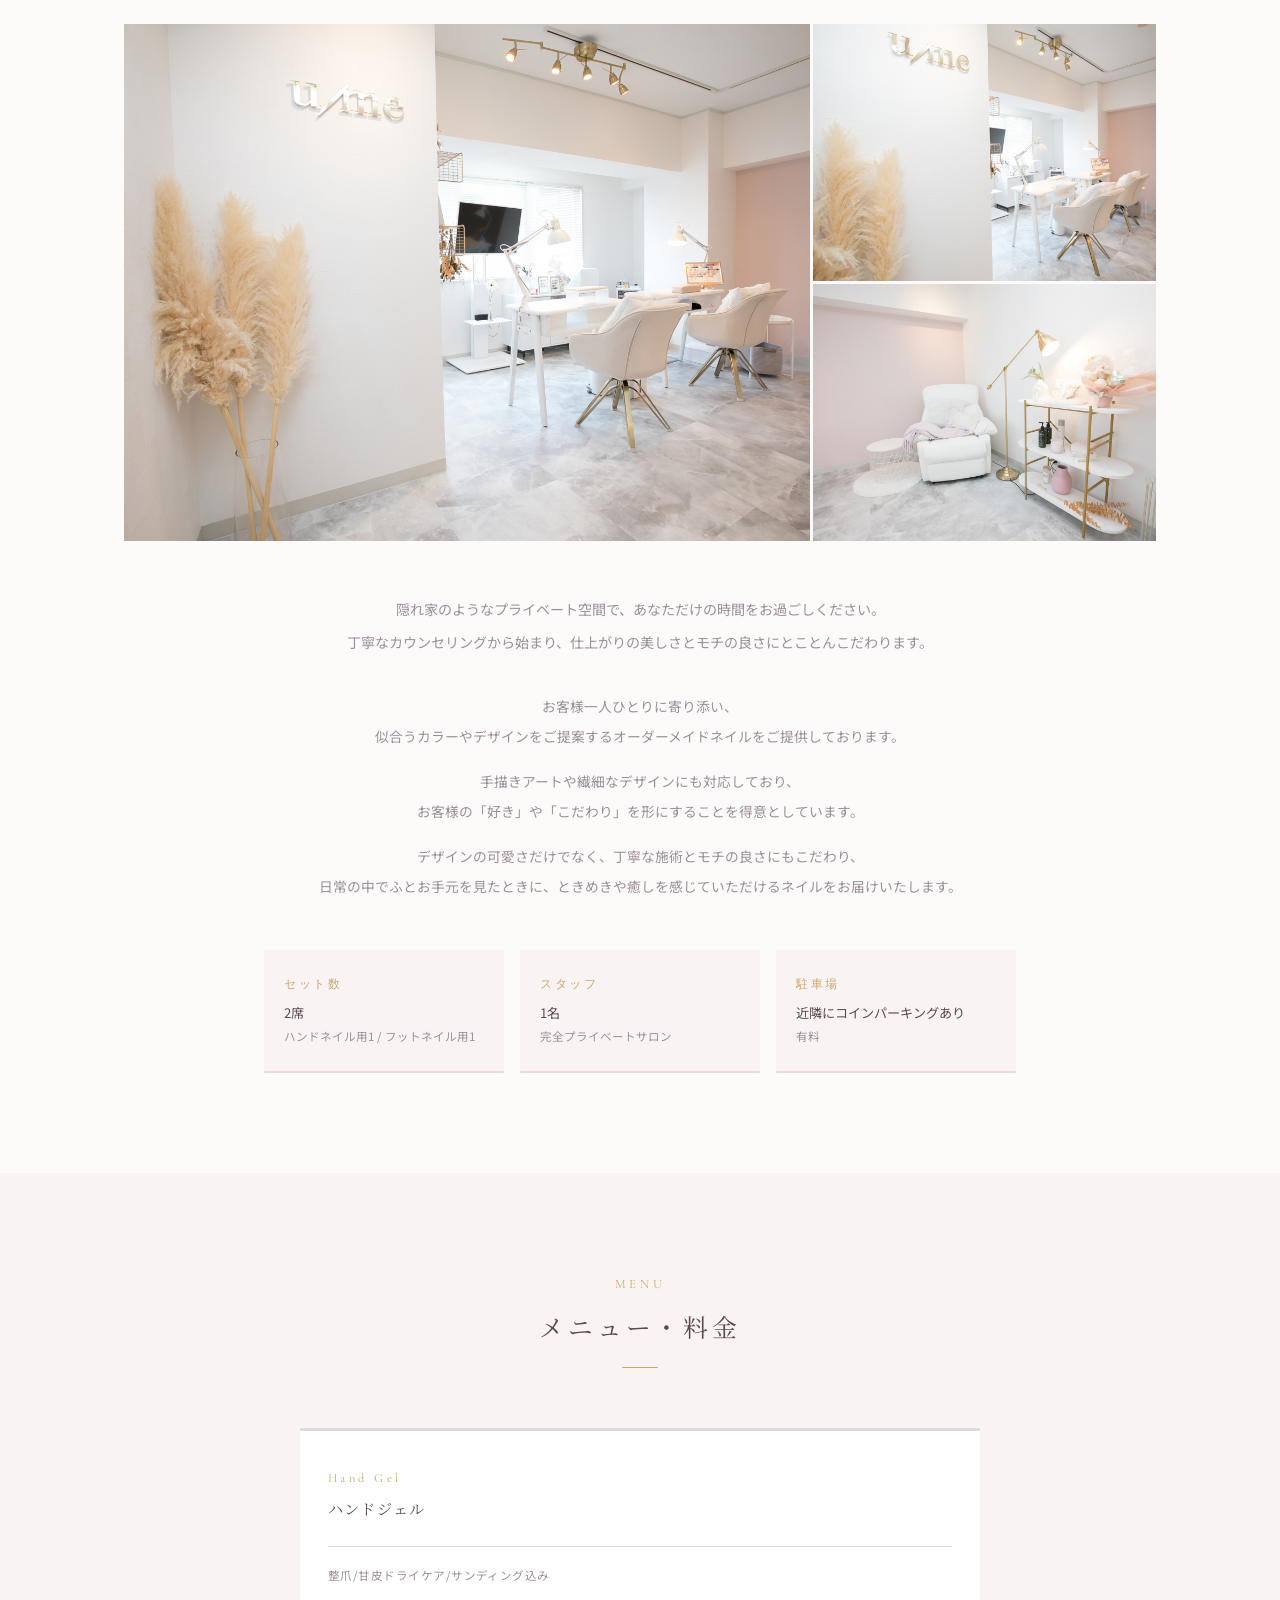
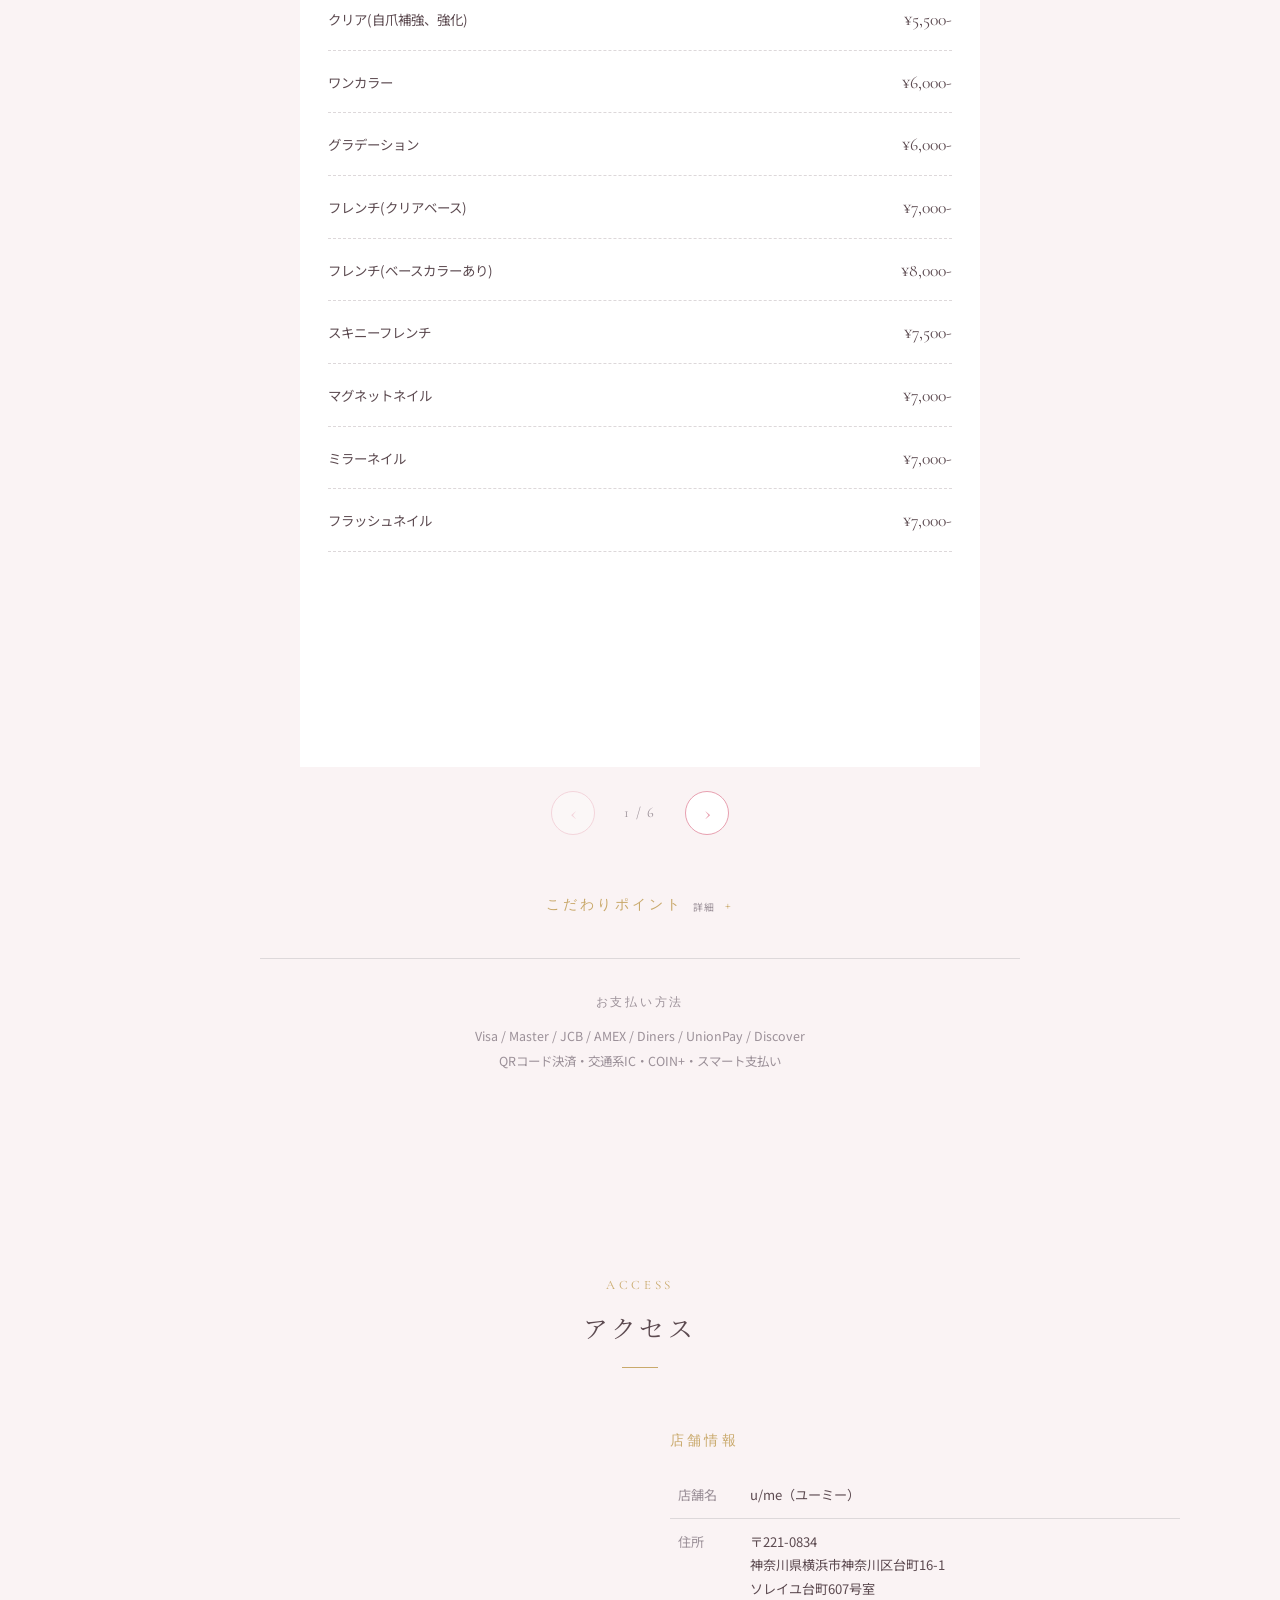
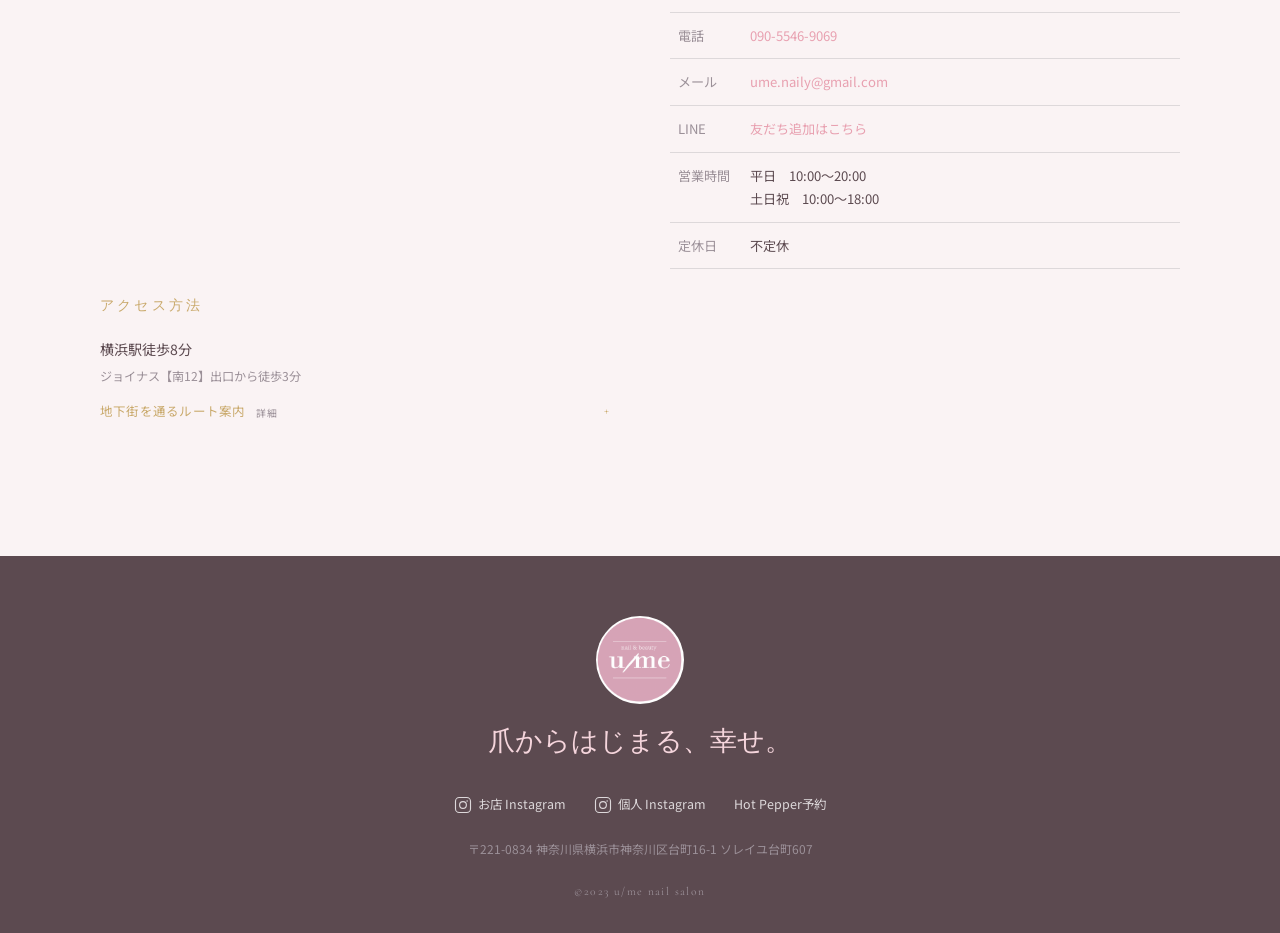
==== commit 4b072790: "修正版" ====
--- a/index.html
+++ b/index.html
@@ -315,7 +315,11 @@
               <span class="menu-price">¥5,500-</span>
             </li>
             <li class="menu-item">
-              <span class="menu-name">ワンカラー / グラデーション</span>
+              <span class="menu-name">ワンカラー</span>
+              <span class="menu-price">¥6,000-</span>
+            </li>
+            <li class="menu-item">
+              <span class="menu-name">グラデーション</span>
               <span class="menu-price">¥6,000-</span>
             </li>
             <li class="menu-item">
@@ -323,16 +327,24 @@
               <span class="menu-price">¥7,000-</span>
             </li>
             <li class="menu-item">
-              <span class="menu-name">マグネットネイル<br>ミラーネイル<br>フラッシュネイル</span>
-              <span class="menu-price">¥7,000-</span>
+              <span class="menu-name">フレンチ(ベースカラーあり)</span>
+              <span class="menu-price">¥8,000-</span>
             </li>
             <li class="menu-item">
               <span class="menu-name">スキニーフレンチ</span>
               <span class="menu-price">¥7,500-</span>
             </li>
             <li class="menu-item">
-              <span class="menu-name">フレンチ(ベースカラーあり)</span>
-              <span class="menu-price">¥8,000-</span>
+              <span class="menu-name">マグネットネイル</span>
+              <span class="menu-price">¥7,000-</span>
+            </li>
+            <li class="menu-item">
+              <span class="menu-name">ミラーネイル</span>
+              <span class="menu-price">¥7,000-</span>
+            </li>
+            <li class="menu-item">
+              <span class="menu-name">フラッシュネイル</span>
+              <span class="menu-price">¥7,000-</span>
             </li>
           </ul>
         </div>
@@ -344,40 +356,85 @@
           </div>
           <ul class="menu-list">
             <li class="menu-item">
-              <span class="menu-name">ベイビーブーマー</span>
-              <span class="menu-price">¥8,000-</span>
-            </li>
-            <li class="menu-item">
-              <span class="menu-name">《魅惑の輝き》バイカラーマグネット<br>《うるピカ》オーロラミラーネイル<br>《うるきゅる》マグネット×ミラー</span>
-              <span class="menu-price">¥8,000-</span>
-            </li>
-            <li class="menu-item">
               <span class="menu-name">90分☆オーダーアート</span>
               <span class="menu-price">¥9,000-</span>
             </li>
             <li class="menu-item">
+              <span class="menu-name">120分☆オーダーアート</span>
+              <span class="menu-price">¥12,000-</span>
+            </li>
+            <li class="menu-item">
+              <span class="menu-name">150分☆オーダーアート</span>
+              <span class="menu-price">¥15,000-</span>
+            </li>
+            <li class="menu-item">
               <span class="menu-name">ニュアンスアート</span>
-              <span class="menu-price">¥9,000〜</span>
+              <span class="menu-price">¥9,000-</span>
+            </li>
+            <li class="menu-item">
+              <span class="menu-name">ベイビーブーマー</span>
+              <span class="menu-price">¥8,000-</span>
             </li>
             <li class="menu-item">
               <span class="menu-name">ガラスフレンチ</span>
               <span class="menu-price">¥9,000-</span>
             </li>
             <li class="menu-item">
+              <span class="menu-name">《魅惑の輝き》バイカラーマグネット</span>
+              <span class="menu-price">¥8,000-</span>
+            </li>
+            <li class="menu-item">
+              <span class="menu-name">《うるピカ》オーロラミラーネイル</span>
+              <span class="menu-price">¥8,000-</span>
+            </li>
+            <li class="menu-item">
+              <span class="menu-name">《うるきゅる》マグネット×ミラー</span>
+              <span class="menu-price">¥8,000-</span>
+            </li>
+            <li class="menu-item">
               <span class="menu-name">《輝き爆発》マグネット×ミラー×フラッシュ</span>
               <span class="menu-price">¥9,000-</span>
             </li>
             <li class="menu-item">
-              <span class="menu-name">120分☆オーダーアート</span>
-              <span class="menu-price">¥12,000-</span>
-            </li>
-            <li class="menu-item">
-              <span class="menu-name">150分☆オーダーアート</span>
-              <span class="menu-price">¥15,000-</span>
-            </li>
-            <li class="menu-item">
-              <span class="menu-name">◆オーダー３Dパーツ / ◆キャラ・痛ネイル</span>
+              <span class="menu-name">◆オーダー３Dパーツ</span>
               <span class="menu-price">要問い合わせ</span>
+            </li>
+            <li class="menu-item">
+              <span class="menu-name">◆キャラ・痛ネイル</span>
+              <span class="menu-price">要問い合わせ</span>
+            </li>
+          </ul>
+        </div>
+
+        <div class="menu-card">
+          <div class="menu-card-head">
+            <p class="menu-card-en">Off / Trouble</p>
+            <h3 class="menu-card-title">オフ各種・トラブルオプション</h3>
+          </div>
+          <ul class="menu-list">
+            <li class="menu-item">
+              <span class="menu-name">長さ出し(スカルプ)</span>
+              <span class="menu-price">¥700/1本</span>
+            </li>
+            <li class="menu-item">
+              <span class="menu-name">亀裂補強</span>
+              <span class="menu-price">¥200〜¥500/1本</span>
+            </li>
+            <li class="menu-item">
+              <span class="menu-name">付け替えオフ(当店施術)</span>
+              <span class="menu-price">¥500-</span>
+            </li>
+            <li class="menu-item">
+              <span class="menu-name">付け替えオフ(他店施術)<br>スカルプ(ジェルスカ/チップ含む)の場合 +¥1,000-</span>
+              <span class="menu-price">¥1,000-</span>
+            </li>
+            <li class="menu-item">
+              <span class="menu-name">オフのみ(当店施術)</span>
+              <span class="menu-price">¥3,300</span>
+            </li>
+            <li class="menu-item">
+              <span class="menu-name">オフのみ(他店施術)<br>スカルプ(ジェルスカ/チップ含む)の場合 +¥1,000-</span>
+              <span class="menu-price">¥5,500</span>
             </li>
           </ul>
         </div>
@@ -394,23 +451,35 @@
               <span class="menu-price">¥7,000-</span>
             </li>
             <li class="menu-item">
-              <span class="menu-name">マグネットネイル<br>ミラーネイル<br>フラッシュネイル</span>
-              <span class="menu-price">¥8,000-</span>
+              <span class="menu-name">マグネットネイル</span>
+              <span class="menu-price">¥8,000-</span>
+            </li>
+            <li class="menu-item">
+              <span class="menu-name">ミラーネイル</span>
+              <span class="menu-price">¥8,000-</span>
+            </li>
+            <li class="menu-item">
+              <span class="menu-name">フラッシュネイル</span>
+              <span class="menu-price">¥8,000-</span>
+            </li>
+            <li class="menu-item">
+              <span class="menu-name">【オーダー】親指アート</span>
+              <span class="menu-price">¥9,000-</span>
+            </li>
+            <li class="menu-item">
+              <span class="menu-name">【オーダー】デザインアート</span>
+              <span class="menu-price">¥13,000-</span>
             </li>
             <li class="menu-item">
               <span class="menu-name">【定額】親指アート</span>
               <span class="menu-price">¥8,800-</span>
             </li>
             <li class="menu-item">
-              <span class="menu-name">【オーダー】親指アート</span>
-              <span class="menu-price">¥9,000-〜</span>
-            </li>
-            <li class="menu-item">
               <span class="menu-name">【定額】ごほうびアート</span>
               <span class="menu-price">¥11,000-</span>
             </li>
             <li class="menu-item">
-              <span class="menu-name">【オーダー】デザインアート<br>【定額】とびっきりアート</span>
+              <span class="menu-name">【定額】とびっきりアート</span>
               <span class="menu-price">¥13,000-</span>
             </li>
           </ul>
@@ -423,7 +492,23 @@
           </div>
           <ul class="menu-list">
             <li class="menu-item">
-              <span class="menu-name">マットコート<br>ラメがけ<br>ラメライン</span>
+              <span class="menu-name">カラー追加(〜5色まで)</span>
+              <span class="menu-price">¥500-</span>
+            </li>
+            <li class="menu-item">
+              <span class="menu-name">カラー追加(〜10色まで)</span>
+              <span class="menu-price">¥1,000-</span>
+            </li>
+            <li class="menu-item">
+              <span class="menu-name">マットコート</span>
+              <span class="menu-price">¥100/1本</span>
+            </li>
+            <li class="menu-item">
+              <span class="menu-name">ラメがけ</span>
+              <span class="menu-price">¥100/1本</span>
+            </li>
+            <li class="menu-item">
+              <span class="menu-name">ラメライン</span>
               <span class="menu-price">¥100/1本</span>
             </li>
             <li class="menu-item">
@@ -431,53 +516,16 @@
               <span class="menu-price">¥150/1本</span>
             </li>
             <li class="menu-item">
-              <span class="menu-name">ストーンアート<br>ニュアンスアート</span>
+              <span class="menu-name">ストーンアート</span>
               <span class="menu-price">¥300〜</span>
             </li>
             <li class="menu-item">
-              <span class="menu-name">カラー追加(〜5色まで)</span>
-              <span class="menu-price">¥500-</span>
+              <span class="menu-name">ニュアンスアート</span>
+              <span class="menu-price">¥300〜</span>
             </li>
             <li class="menu-item">
               <span class="menu-name">ペイントアート</span>
               <span class="menu-price">¥500〜</span>
-            </li>
-            <li class="menu-item">
-              <span class="menu-name">カラー追加(〜10色まで)</span>
-              <span class="menu-price">¥1,000-</span>
-            </li>
-          </ul>
-        </div>
-
-        <div class="menu-card">
-          <div class="menu-card-head">
-            <p class="menu-card-en">Off / Trouble</p>
-            <h3 class="menu-card-title">オフ各種・トラブルオプション</h3>
-          </div>
-          <ul class="menu-list">
-            <li class="menu-item">
-              <span class="menu-name">亀裂補強</span>
-              <span class="menu-price">¥200〜¥500/1本</span>
-            </li>
-            <li class="menu-item">
-              <span class="menu-name">付け替えオフ(当店施術)</span>
-              <span class="menu-price">¥500-</span>
-            </li>
-            <li class="menu-item">
-              <span class="menu-name">長さ出し(スカルプ)</span>
-              <span class="menu-price">¥700/1本</span>
-            </li>
-            <li class="menu-item">
-              <span class="menu-name">付け替えオフ(他店施術)<br>スカルプ(ジェルスカ/チップ含む)の場合 +¥1,000-</span>
-              <span class="menu-price">¥1,000-</span>
-            </li>
-            <li class="menu-item">
-              <span class="menu-name">オフのみ(当店施術)</span>
-              <span class="menu-price">¥3,300</span>
-            </li>
-            <li class="menu-item">
-              <span class="menu-name">オフのみ(他店施術)<br>スカルプ(ジェルスカ/チップ含む)の場合 +¥1,000-</span>
-              <span class="menu-price">¥5,500</span>
             </li>
           </ul>
         </div>
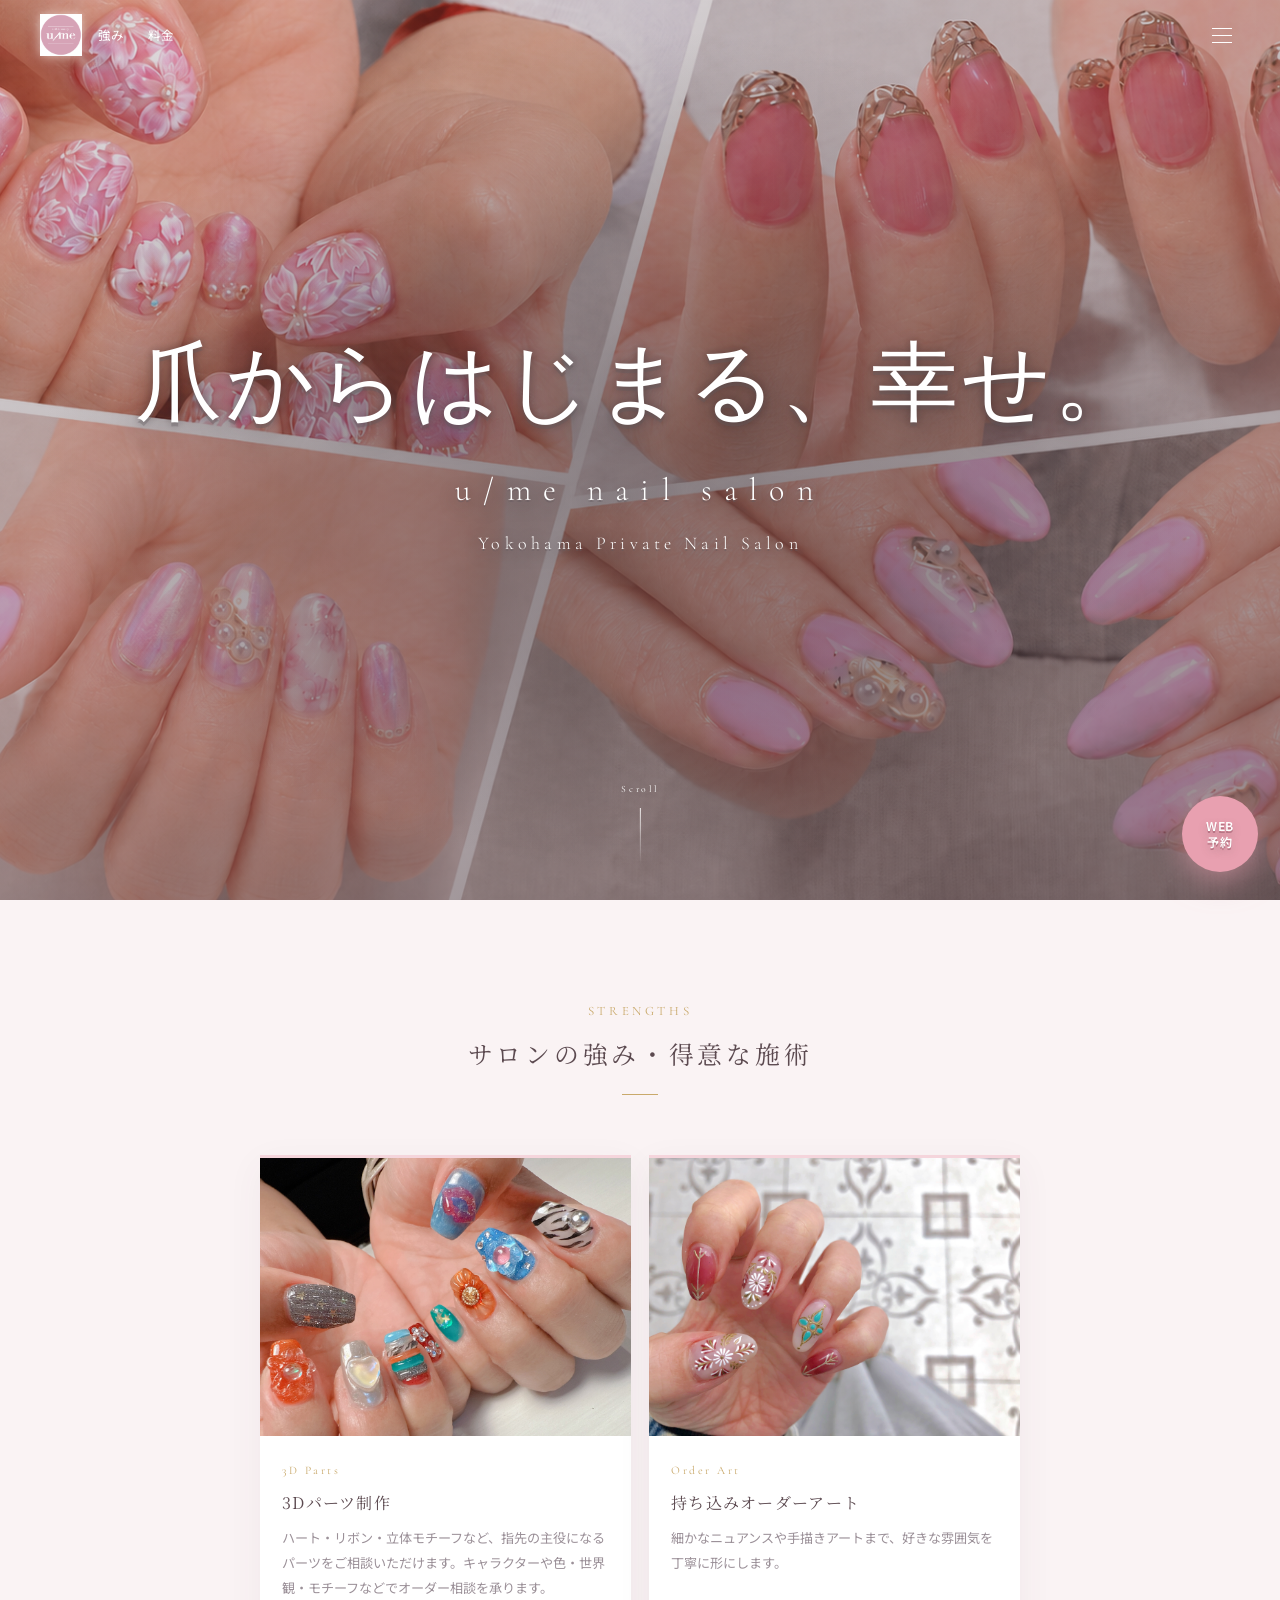
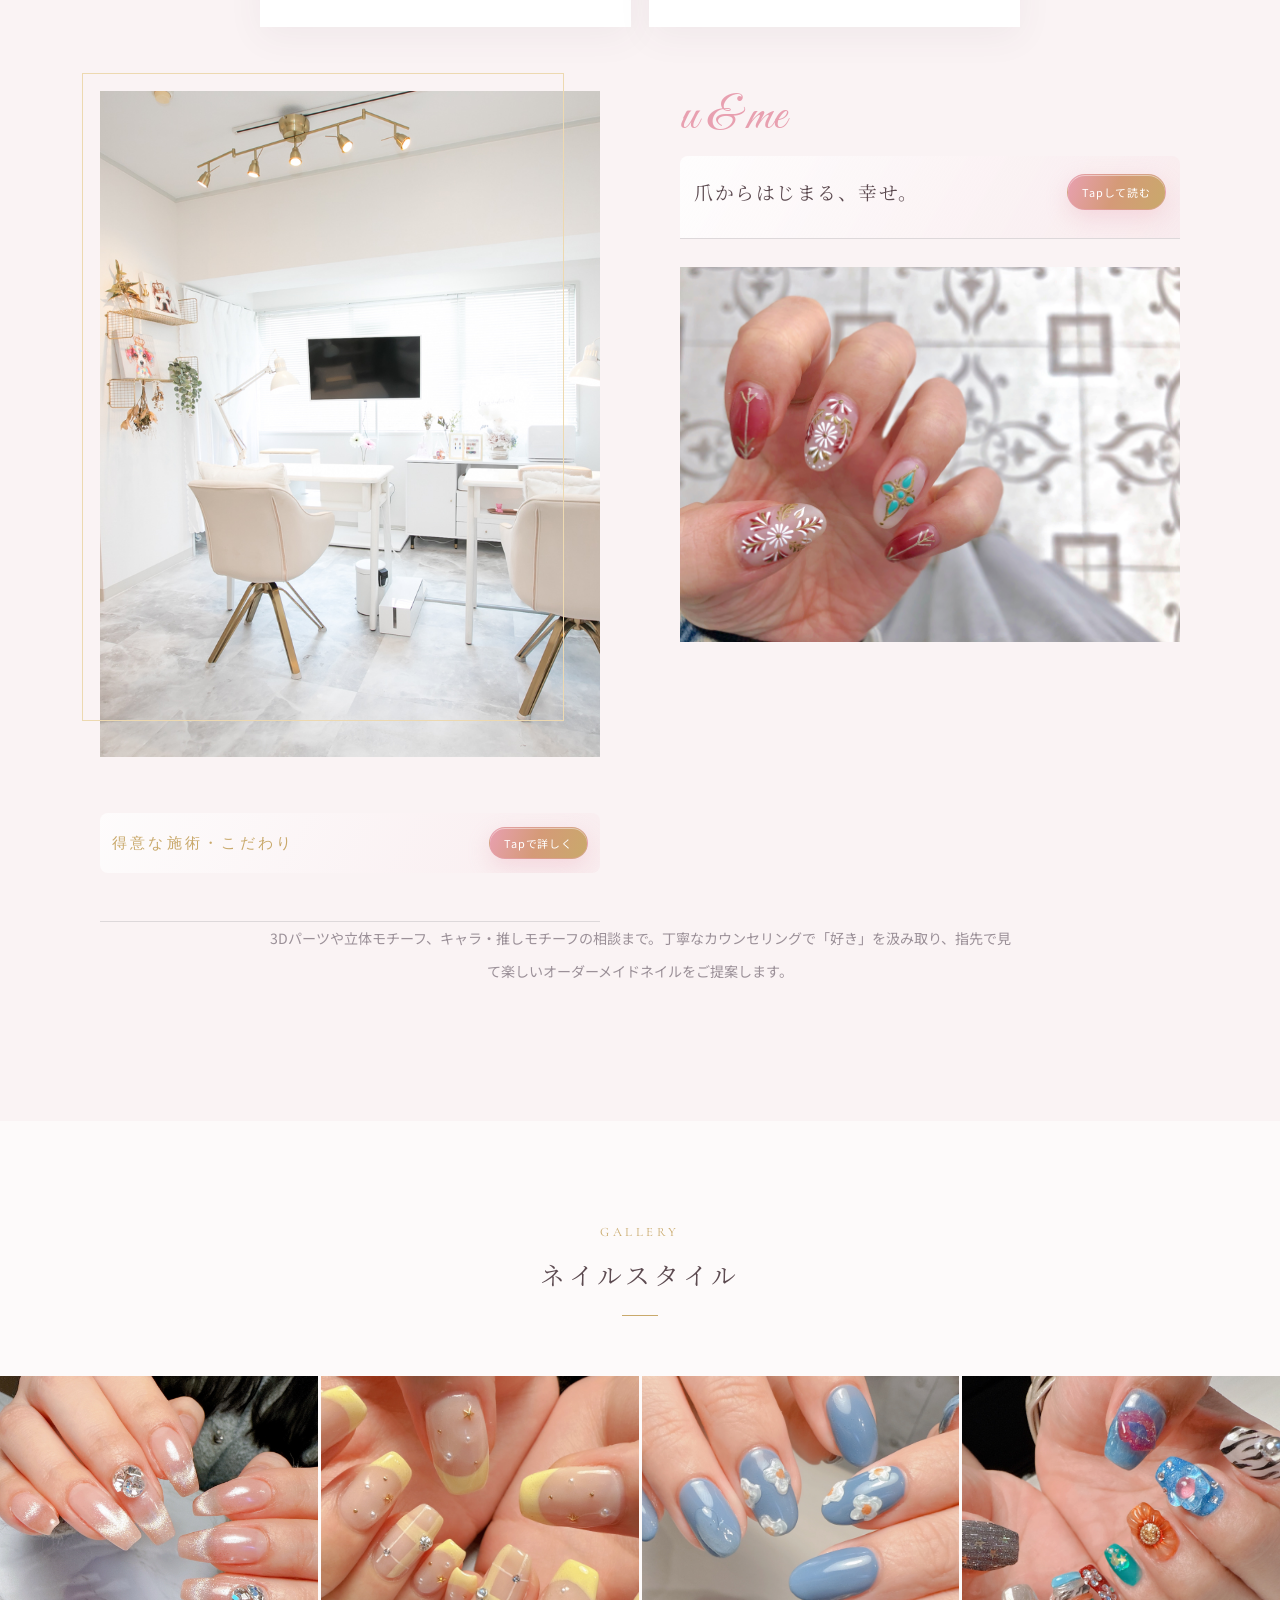
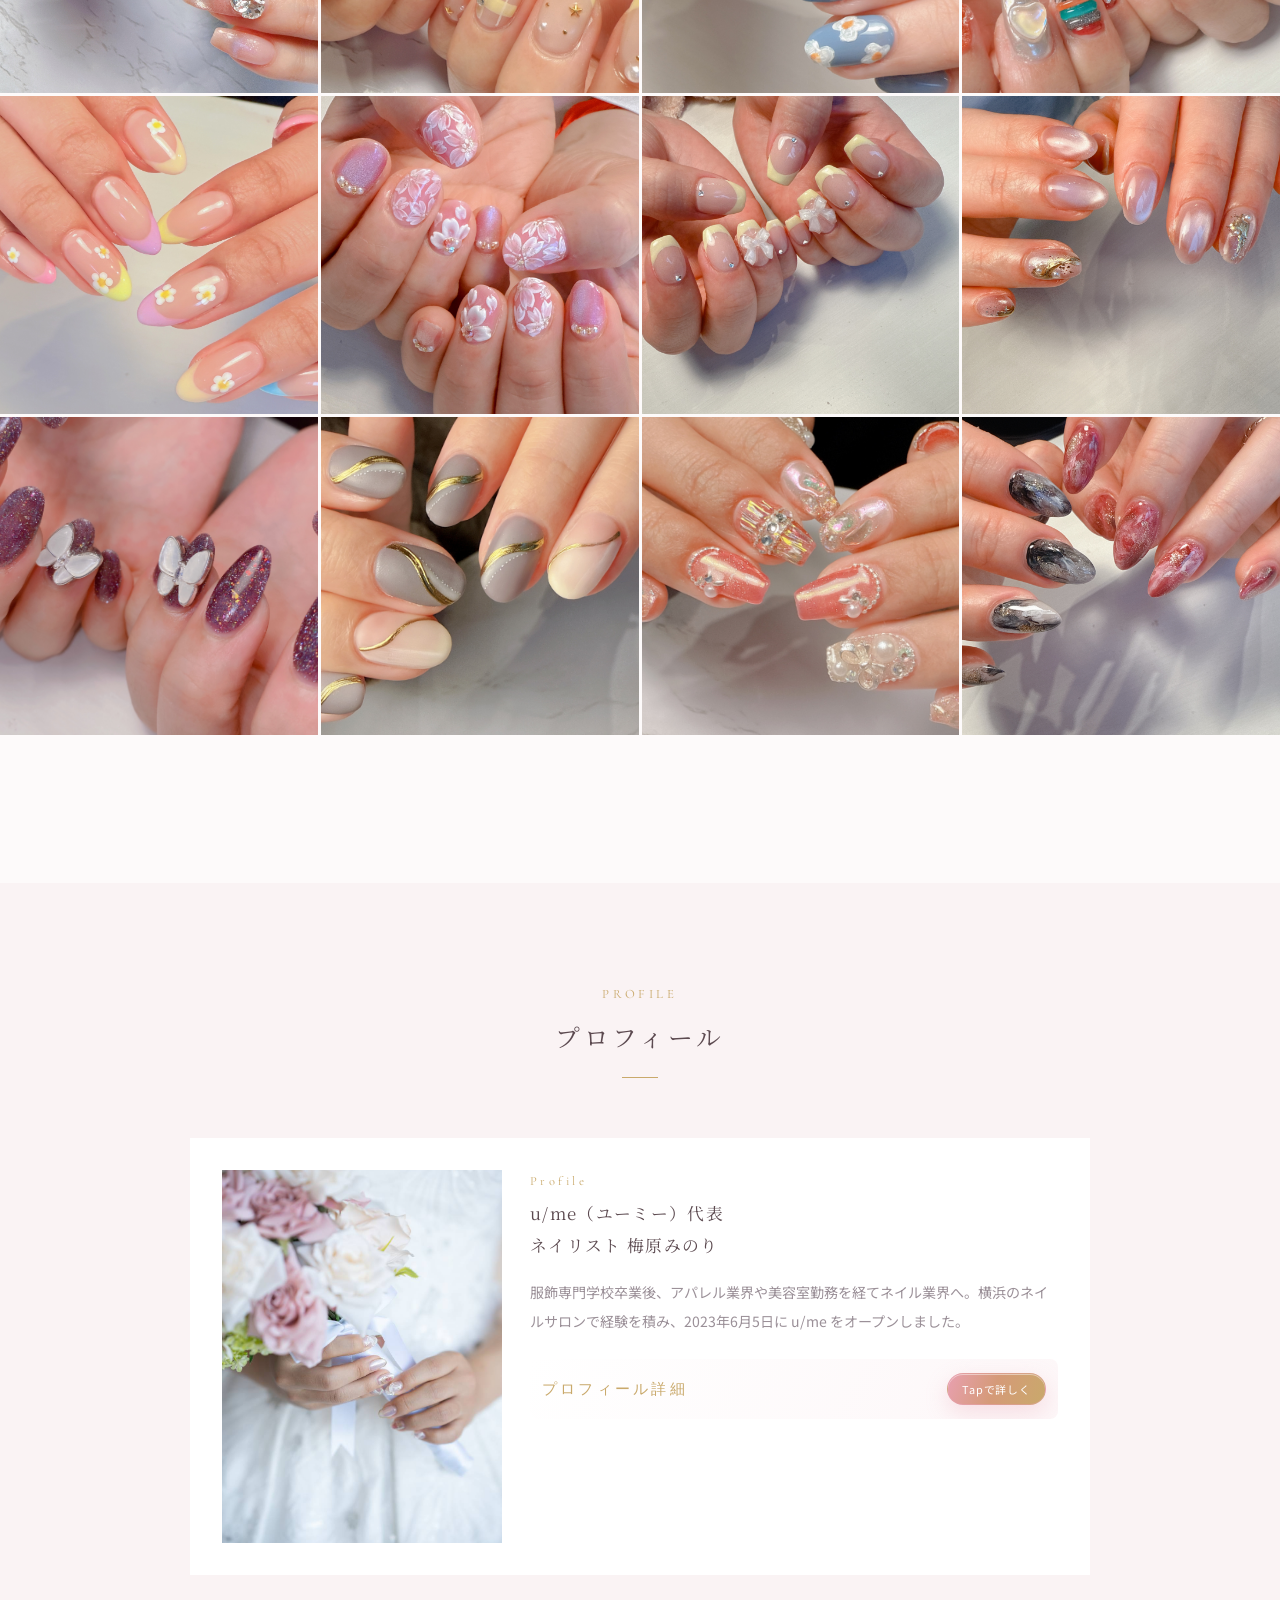
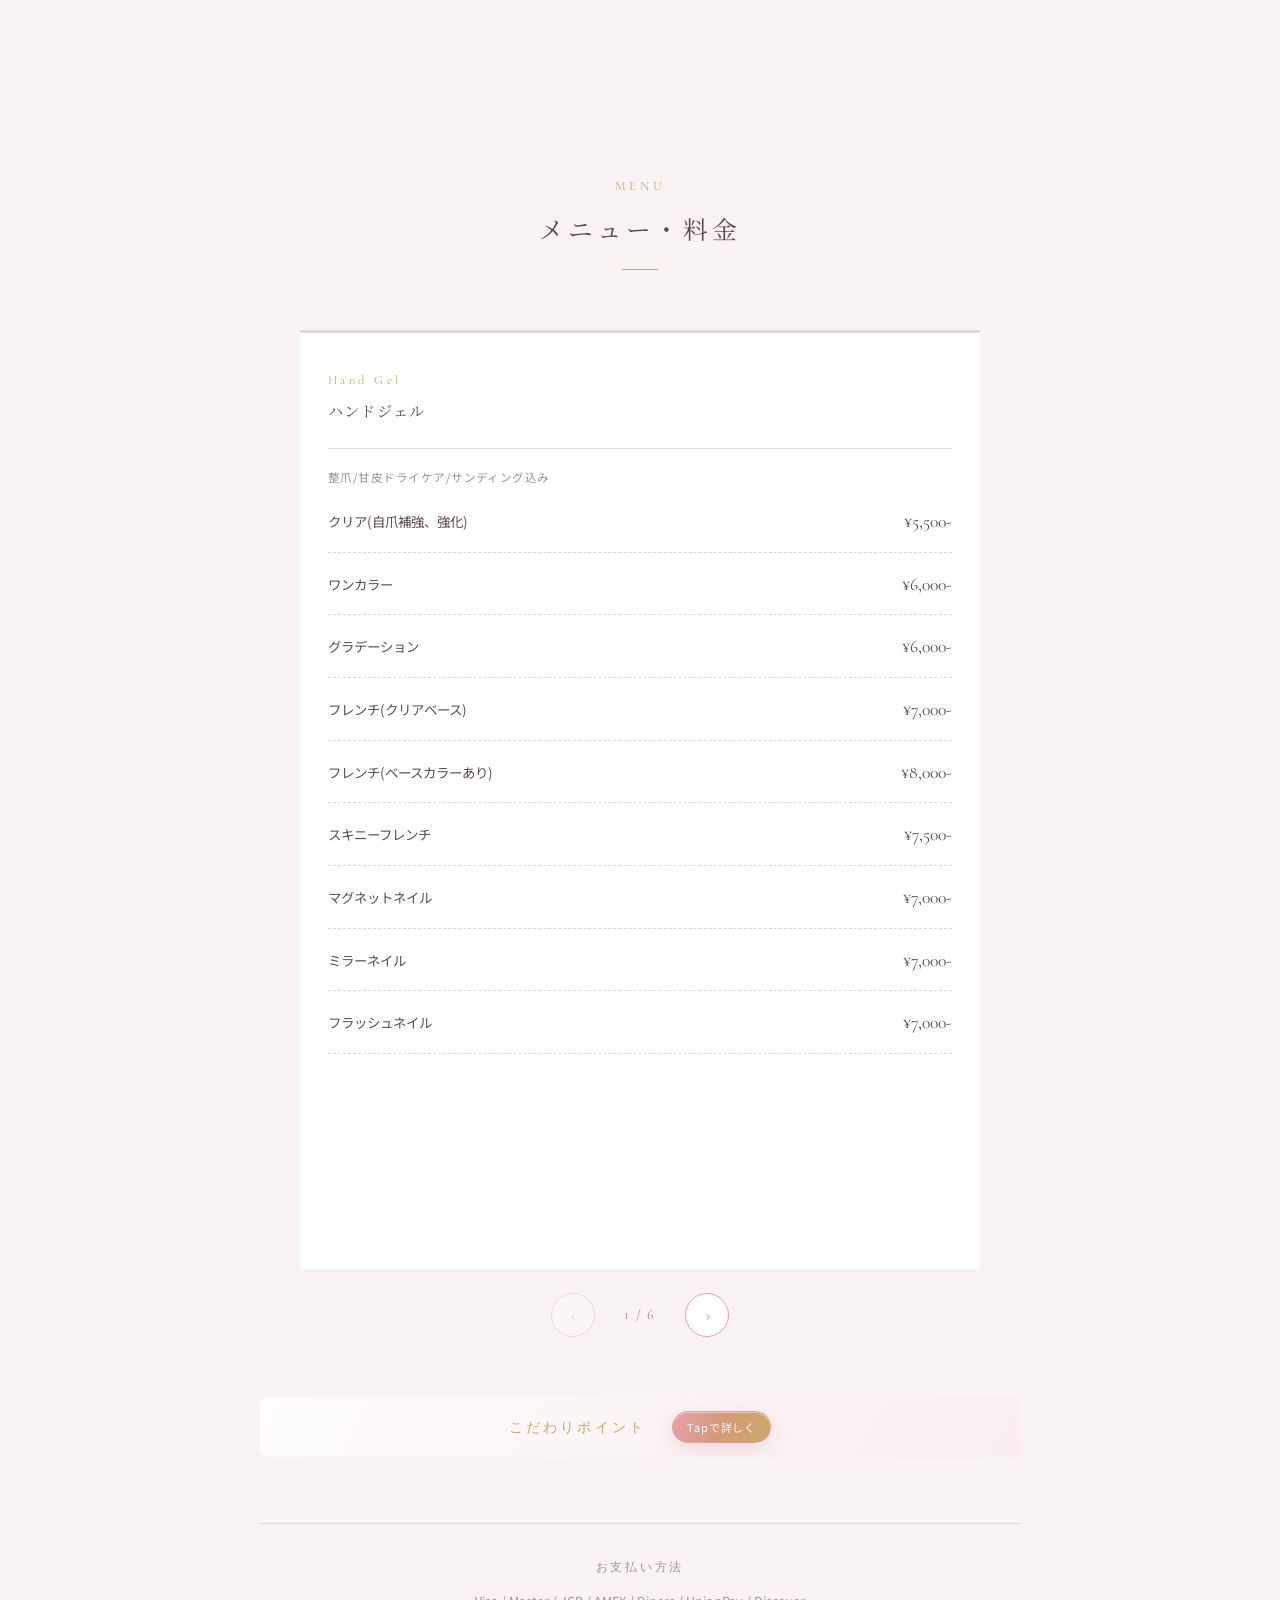
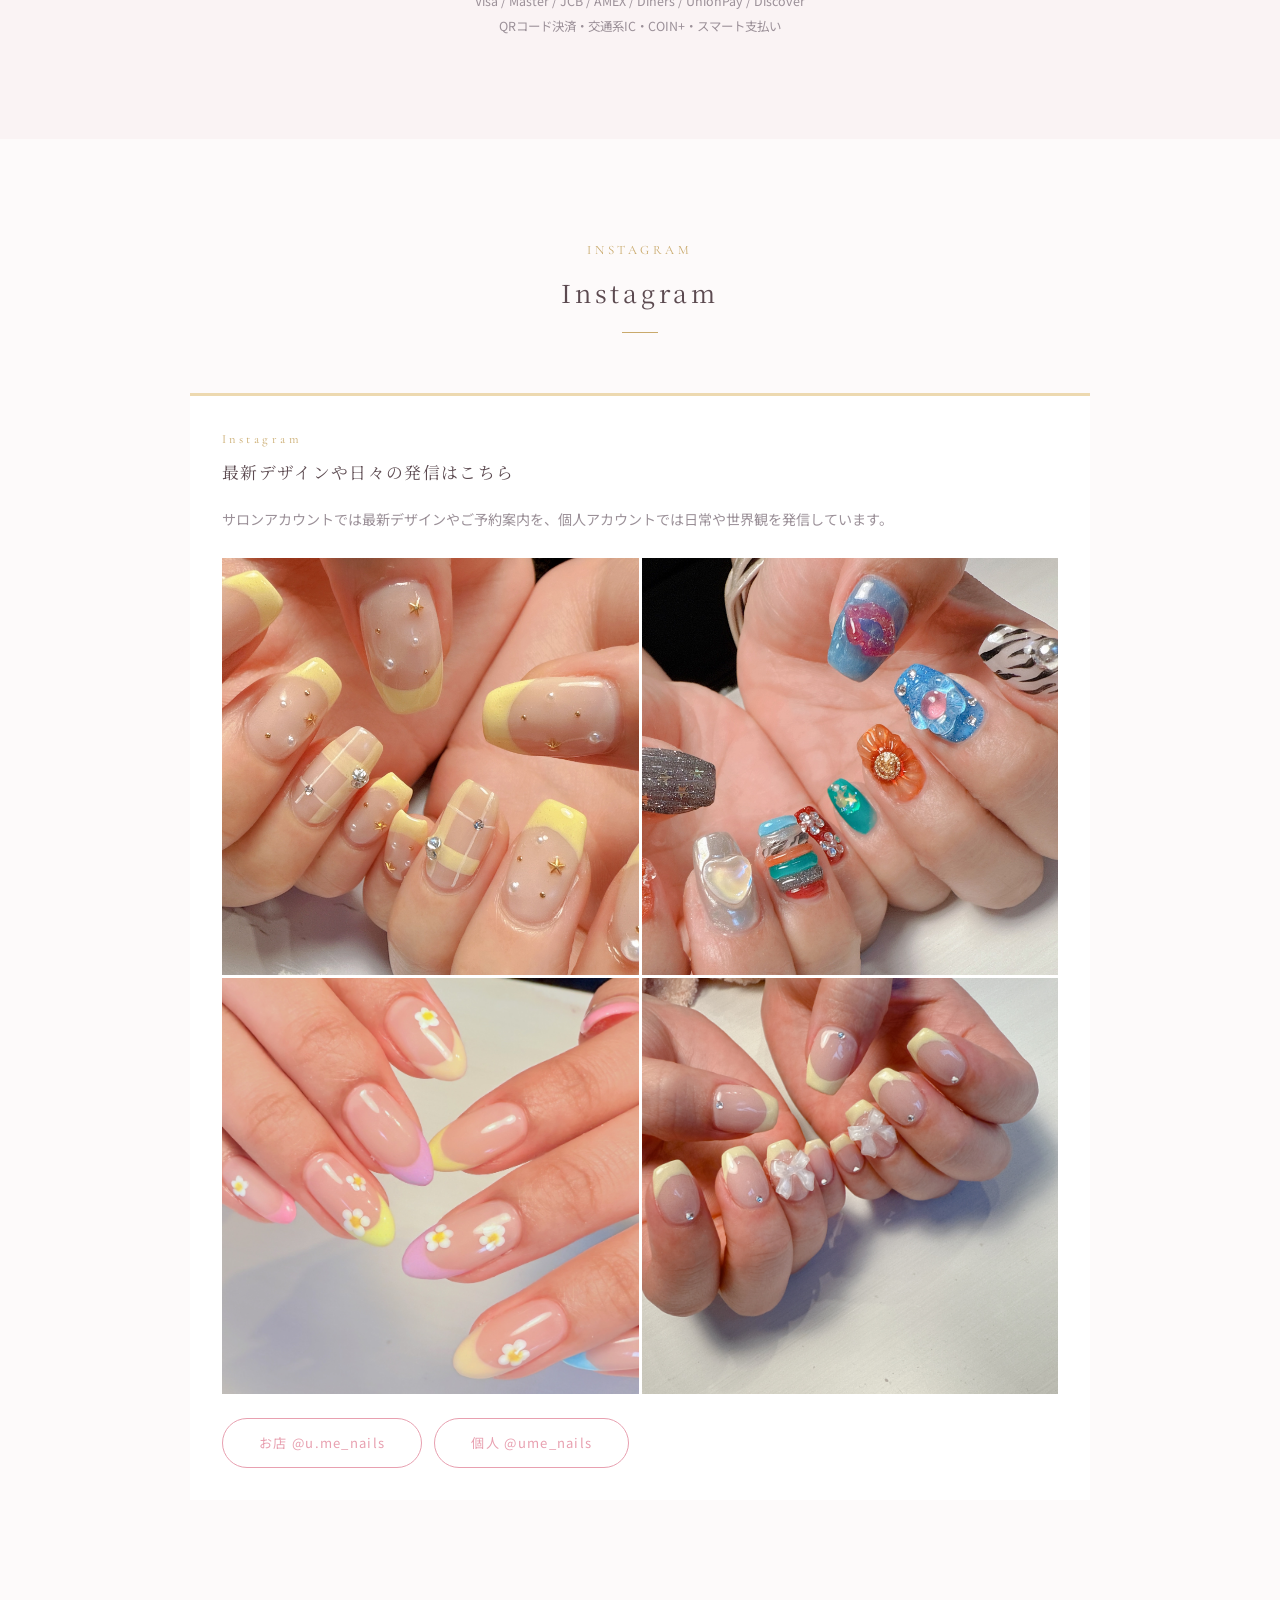
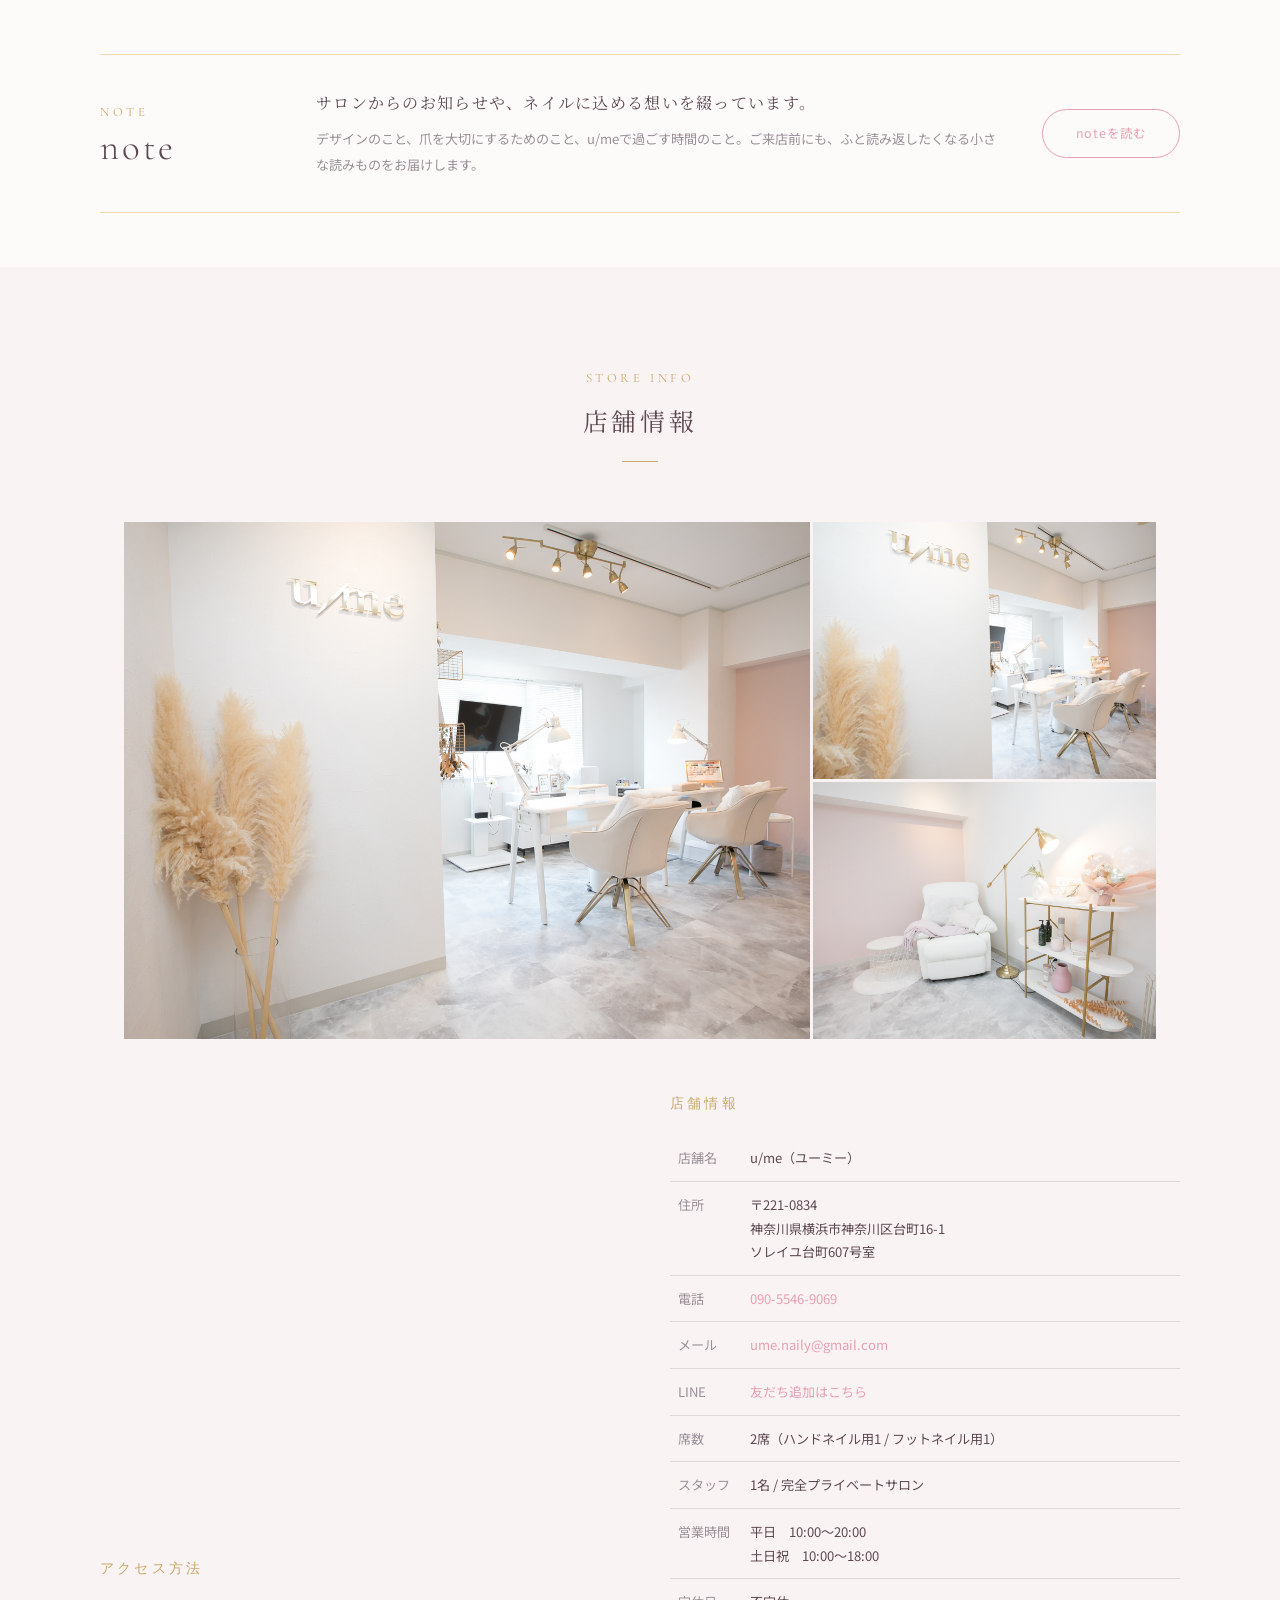
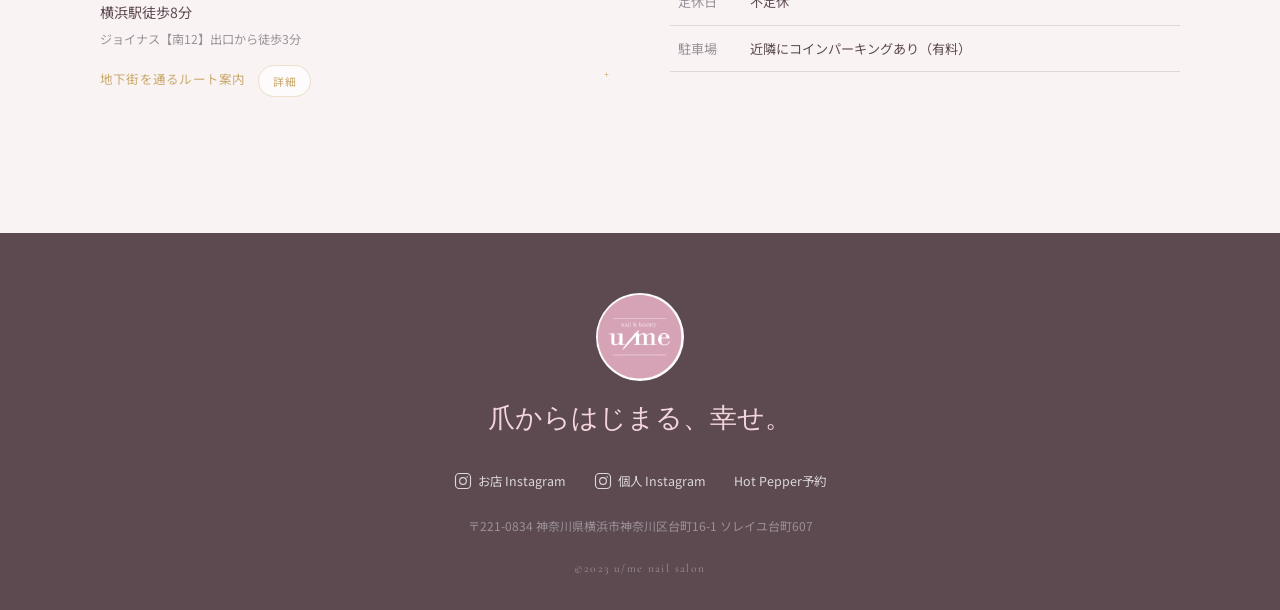
==== commit 4f0f59b9: "修正版" ====
--- a/index.html
+++ b/index.html
@@ -24,7 +24,7 @@
           <img src="rogo.PNG" alt="u/me ユーミー">
         </a>
         <nav class="header-nav" aria-label="主要ページ">
-          <a href="#concept">コンセプト</a>
+          <a href="#strengths">強み</a>
           <a href="#menu">料金</a>
         </nav>
       </div>
@@ -48,29 +48,33 @@
           <span class="gnav-link-en">Top</span>
           <span class="gnav-link-ja">トップ</span>
         </a></li>
-        <li><a href="index.html#note" class="gnav-link">
-          <span class="gnav-link-en">Note</span>
-          <span class="gnav-link-ja">お知らせ</span>
-        </a></li>
-        <li><a href="#concept" class="gnav-link">
-          <span class="gnav-link-en">Concept</span>
-          <span class="gnav-link-ja">コンセプト</span>
+        <li><a href="#strengths" class="gnav-link">
+          <span class="gnav-link-en">Strengths</span>
+          <span class="gnav-link-ja">サロンの強み</span>
         </a></li>
         <li><a href="#gallery" class="gnav-link">
           <span class="gnav-link-en">Gallery</span>
-          <span class="gnav-link-ja">ネイルスタイル</span>
+          <span class="gnav-link-ja">デザイン</span>
+        </a></li>
+        <li><a href="#profile" class="gnav-link">
+          <span class="gnav-link-en">Profile</span>
+          <span class="gnav-link-ja">プロフィール</span>
         </a></li>
         <li><a href="#menu" class="gnav-link">
           <span class="gnav-link-en">Menu</span>
           <span class="gnav-link-ja">メニュー・料金</span>
         </a></li>
-        <li><a href="index.html#salon" class="gnav-link">
-          <span class="gnav-link-en">Salon</span>
-          <span class="gnav-link-ja">サロンについて</span>
-        </a></li>
-        <li><a href="index.html#access" class="gnav-link">
-          <span class="gnav-link-en">Access</span>
-          <span class="gnav-link-ja">アクセス</span>
+        <li><a href="#instagram" class="gnav-link">
+          <span class="gnav-link-en">Instagram</span>
+          <span class="gnav-link-ja">Instagram</span>
+        </a></li>
+        <li><a href="#note" class="gnav-link">
+          <span class="gnav-link-en">Note</span>
+          <span class="gnav-link-ja">note</span>
+        </a></li>
+        <li><a href="#store" class="gnav-link">
+          <span class="gnav-link-en">Store Info</span>
+          <span class="gnav-link-ja">店舗情報</span>
         </a></li>
       </ul>
 
@@ -116,9 +120,9 @@
     <!-- ========== MV ========== -->
     <section class="mv" id="mv">
     <div class="mv-slides">
-      <div class="mv-slide active" style="background-image: url('ネイル/usuiironail.png')"></div>
-      <div class="mv-slide" style="background-image: url('ネイル/pinknail.png')"></div>
-      <div class="mv-slide" style="background-image: url('ネイル/rednail.png')"></div>
+      <div class="mv-slide mv-slide-mobile-red active" style="background-image: url('ネイル/usuiironail.png')"></div>
+      <div class="mv-slide mv-slide-mobile-rink" style="background-image: url('ネイル/pinknail.png')"></div>
+      <div class="mv-slide mv-slide-mobile-usuiiro" style="background-image: url('ネイル/rednail.png')"></div>
     </div>
       <div class="mv-overlay"></div>
       <div class="mv-content">
@@ -132,35 +136,42 @@
       </div>
     </section>
 
-    <!-- ========== NOTE ========== -->
-    <section class="note-section" id="note">
-      <div class="note-inner fade-in">
-        <div class="note-heading">
-          <p class="section-en">Note</p>
-          <h2 class="note-title">note</h2>
-        </div>
-        <div class="note-body">
-          <p class="note-catch" id="noteLatestTitle">サロンからのお知らせや、ネイルに込める想いを綴っています。</p>
-          <p class="note-text" id="noteLatestText">デザインのこと、爪を大切にするためのこと、u/meで過ごす時間のこと。ご来店前にも、ふと読み返したくなる小さな読みものをお届けします。</p>
-        </div>
-        <a href="https://note.com/ume_nails" target="_blank" rel="noopener" class="note-link" id="noteLatestLink">noteを読む</a>
-      </div>
-    </section>
-
-    <!-- ========== CONCEPT ========== -->
-    <section class="concept" id="concept">
+    <!-- ========== STRENGTHS ========== -->
+    <section class="concept" id="strengths">
       <div class="section-header fade-in">
-        <p class="section-en">Concept</p>
-        <h2 class="section-title">コンセプト</h2>
+        <p class="section-en">Strengths</p>
+        <h2 class="section-title">サロンの強み・得意な施術</h2>
         <div class="section-line"></div>
+      </div>
+      <div class="strength-specialties fade-in">
+        <article class="strength-specialty">
+          <div class="strength-specialty-image">
+            <img src="ネイル/IMG_1538.JPG" alt="立体ハートパーツのネイルデザイン" loading="lazy">
+          </div>
+          <div class="strength-specialty-body">
+            <p class="strength-specialty-kicker">3D Parts</p>
+            <h3 class="strength-specialty-title">3Dパーツ制作</h3>
+            <p class="strength-specialty-text">ハート・リボン・立体モチーフなど、指先の主役になるパーツをご相談いただけます。キャラクターや色・世界観・モチーフなどでオーダー相談を承ります。</p>
+          </div>
+        </article>
+        <article class="strength-specialty">
+          <div class="strength-specialty-image">
+            <img src="ネイル/IMG_1547.JPG" alt="こだわりアートのネイルデザイン" loading="lazy">
+          </div>
+          <div class="strength-specialty-body">
+            <p class="strength-specialty-kicker">Order Art</p>
+            <h3 class="strength-specialty-title">持ち込みオーダーアート</h3>
+            <p class="strength-specialty-text">細かなニュアンスや手描きアートまで、好きな雰囲気を丁寧に形にします。</p>
+          </div>
+        </article>
       </div>
       <div class="concept-inner">
         <div class="concept-body fade-in">
           <p class="concept-script">u &amp; me</p>
-          <button class="concept-catch concept-catch-toggle" type="button" aria-expanded="false" aria-controls="conceptMessage">爪からはじまる、幸せ。<span class="toggle-detail-label">詳細</span></button>
+          <button class="concept-catch concept-catch-toggle" type="button" aria-expanded="false" aria-controls="conceptMessage">爪からはじまる、幸せ。<span class="toggle-detail-label">Tapして読む</span></button>
 
           <div class="concept-block concept-message" id="conceptMessage" hidden>
-            <h3 class="concept-block-title">コンセプト</h3>
+            <h3 class="concept-block-title">サロンの想い</h3>
             <p class="concept-text">自分自身の身体の中で、ふとした瞬間に一番目に入るお手元。その美しさを整えることで、心がときめいたり、落ち着いたり、日常に小さな幸せをもたらしてくれます。</p>
             <p class="concept-text">u/meでは、お客様の日々が明るく楽しくなるような、“お爪から溢れるときめき”を大切にしたデザインをご提供しております。</p>
             <p class="concept-text">日々頑張る女性の活力となる「ご褒美ネイル」を通して、お客様一人ひとりに似合うカラーやこだわりのデザインを丁寧にご提案いたします。</p>
@@ -179,7 +190,7 @@
           </div>
 
           <div class="concept-block concept-service">
-            <button class="concept-block-title concept-service-toggle" type="button" aria-expanded="false" aria-controls="conceptService">事業・サービス概要<span class="toggle-detail-label">詳細</span></button>
+            <button class="concept-block-title concept-service-toggle" type="button" aria-expanded="false" aria-controls="conceptService">得意な施術・こだわり<span class="toggle-detail-label">Tapで詳しく</span></button>
             <div id="conceptService" hidden>
               <p class="concept-text">u/me（ユーミー）は、横浜にあるプライベートネイルサロンです。お客様一人ひとりに寄り添ったカウンセリングを大切にし、似合うカラーやデザインをご提案するオーダーメイドネイルをご提供しております。</p>
               <p class="concept-text">シンプルなデザインからこだわりのアート、3Dパーツ制作まで幅広く対応し、日常にときめきをプラスする「ご褒美ネイル」をお届けいたします。</p>
@@ -189,37 +200,17 @@
               <p class="concept-text">ネイル施術（ジェルネイル）を中心に、お客様のご要望に合わせたオーダーメイドデザインをご提供しております。</p>
               <p class="concept-text">シンプルなデザインからこだわりのアート、3Dパーツ制作まで幅広く対応し、お一人おひとりに合わせたネイルをご提案いたします。</p>
 
-              <h4 class="concept-subtitle">サービスの特徴・こだわり</h4>
-              <p class="concept-text">お客様一人ひとりに寄り添った丁寧なカウンセリングを大切にし、ライフスタイルやお好みに合わせたデザインをご提案しております。</p>
-              <p class="concept-text">手描きアートや繊細なデザインにも対応しており、お客様の「好き」や「こだわり」を形にすることを得意としています。</p>
-              <p class="concept-text">また、デザインの再現度の高さだけでなく、モチの良さや仕上がりの美しさにもこだわり、日常の中でふとお手元を見たときにときめきを感じていただけるネイルをお届けいたします。</p>
+              <h4 class="concept-subtitle">特に得意なこと</h4>
+              <p class="concept-text">3Dパーツや立体モチーフ、手描きアート、推しカラーを取り入れたデザインなど、お客様の「好き」や「こだわり」を形にする施術を得意としています。</p>
+              <p class="concept-text">キャラクターそのものの掲載は著作権の都合上控えておりますが、色味・世界観・モチーフをもとにしたオーダー相談は承っております。</p>
+              <p class="concept-text">デザインの可愛さだけでなく、モチの良さや仕上がりの美しさにもこだわり、日常の中でふとお手元を見たときにときめきを感じていただけるネイルをお届けいたします。</p>
               <p class="concept-text">落ち着いた空間でリラックスしてお過ごしいただけるよう、心地よい施術時間の提供を心がけております。</p>
             </div>
           </div>
         </div>
-
-        <div class="concept-bottom fade-in">
-          <div class="concept-block concept-profile">
-            <div class="concept-owner-img">
-              <img src="内装/line_oa_chat_240202_210448.JPG" alt="ネイリスト 梅原みのり">
-            </div>
-            <div class="concept-profile-body">
-              <button class="concept-block-title concept-profile-toggle" type="button" aria-expanded="false" aria-controls="conceptProfile">代表者紹介<span class="toggle-detail-label">詳細</span></button>
-              <p class="concept-owner">u/me（ユーミー）代表<br>ネイリスト　梅原みのり</p>
-              <div id="conceptProfile" hidden>
-                <p class="concept-text">服飾専門学校を卒業後、アパレル業界や美容室での勤務を経て、ネイル業界へ転身。横浜にて2店舗のネイルサロンで経験を積み、u/meをオープンいたしました。</p>
-                <p class="concept-text">これまで常にネイルが身近にあり、忙しい日々の中でも、ふとお手元を見たときに気分が上がる瞬間や、ネイルに励まされるような感覚を何度も経験してきました。</p>
-                <p class="concept-text">ネイルはただ綺麗にするだけでなく、日常にときめきや癒しを与えてくれる存在だと感じています。</p>
-                <p class="concept-text">お客様一人ひとりに寄り添い、似合うデザインやカラーをご提案しながら、「自分の爪が好き」と思っていただけるようなネイルをお届けいたします。</p>
-                <p class="concept-text">日々頑張る女性の活力となる“ご褒美ネイル”を通して、皆さまの毎日に小さな幸せをお届けできましたら幸いです。</p>
-                <div class="concept-block concept-history">
-                  <h3 class="concept-block-title">沿革</h3>
-                  <p class="concept-text"><time datetime="2023-06-05">2023年6月5日</time><br>ネイルサロン「u/me（ユーミー）」オープン</p>
-                </div>
-              </div>
-            </div>
-          </div>
-        </div>
+      </div>
+      <div class="salon-info fade-in">
+        <p class="salon-text">3Dパーツや立体モチーフ、キャラ・推しモチーフの相談まで。丁寧なカウンセリングで「好き」を汲み取り、指先で見て楽しいオーダーメイドネイルをご提案します。</p>
       </div>
     </section>
 
@@ -244,50 +235,35 @@
         <div class="gallery-item fade-in"><img src="ネイル/IMG_1540.JPG" alt="ネイルデザイン" loading="lazy"></div>
         <div class="gallery-item fade-in"><img src="ネイル/IMG_1407.JPG" alt="ネイルデザイン" loading="lazy"></div>
       </div>
-      <div class="gallery-foot fade-in">
-        <p>さらに多くのデザインは<br>Instagramでご覧いただけます</p>
-        <div class="gallery-links">
-          <a href="https://www.instagram.com/u.me_nails/" target="_blank" rel="noopener" class="btn-outline">お店 @u.me_nails</a>
-          <a href="https://www.instagram.com/ume_nails?igsh=MW9hbWlhaDR5dm02bg%3D%3D&utm_source=qr" target="_blank" rel="noopener" class="btn-outline">個人 @ume_nails</a>
-        </div>
-      </div>
     </section>
 
-    <!-- ========== SALON ========== -->
-    <section class="salon" id="salon">
+    <!-- ========== PROFILE ========== -->
+    <section class="profile-section" id="profile">
       <div class="section-header fade-in">
-        <p class="section-en">Salon</p>
-        <h2 class="section-title">サロンについて</h2>
+        <p class="section-en">Profile</p>
+        <h2 class="section-title">プロフィール</h2>
         <div class="section-line"></div>
       </div>
-      <div class="salon-gallery fade-in">
-        <div class="salon-gallery-main">
-          <img src="内装/IMG_6347.JPG" alt="サロン内装">
-        </div>
-        <div class="salon-gallery-sub">
-          <img src="内装/IMG_6348.JPG" alt="サロン内装">
-          <img src="内装/IMG_6349.JPG" alt="サロン内装">
-        </div>
-      </div>
-      <div class="salon-info fade-in">
-        <p class="salon-text">隠れ家のようなプライベート空間で、あなただけの時間をお過ごしください。<br>丁寧なカウンセリングから始まり、仕上がりの美しさとモチの良さにとことんこだわります。</p>
-        <div class="salon-value">
-          <p>お客様一人ひとりに寄り添い、<br>似合うカラーやデザインをご提案するオーダーメイドネイルをご提供しております。</p>
-          <p>手描きアートや繊細なデザインにも対応しており、<br>お客様の「好き」や「こだわり」を形にすることを得意としています。</p>
-          <p>デザインの可愛さだけでなく、丁寧な施術とモチの良さにもこだわり、<br>日常の中でふとお手元を見たときに、ときめきや癒しを感じていただけるネイルをお届けいたします。</p>
-        </div>
-        <div class="salon-details">
-          <div class="salon-detail-item">
-            <span class="salon-detail-label">セット数</span>
-            <span class="salon-detail-value">2席<br><small>ハンドネイル用1 / フットネイル用1</small></span>
-          </div>
-          <div class="salon-detail-item">
-            <span class="salon-detail-label">スタッフ</span>
-            <span class="salon-detail-value">1名<br><small>完全プライベートサロン</small></span>
-          </div>
-          <div class="salon-detail-item">
-            <span class="salon-detail-label">駐車場</span>
-            <span class="salon-detail-value">近隣にコインパーキングあり<br><small>有料</small></span>
+      <div class="profile-section-inner">
+        <div class="profile-panel fade-in">
+          <div class="profile-panel-image">
+            <img src="内装/line_oa_chat_240202_210448.JPG" alt="ネイリスト 梅原みのり">
+          </div>
+          <div class="profile-panel-body">
+            <p class="menu-card-en">Profile</p>
+            <h3 class="profile-panel-title">u/me（ユーミー）代表<br>ネイリスト 梅原みのり</h3>
+            <p class="concept-text">服飾専門学校卒業後、アパレル業界や美容室勤務を経てネイル業界へ。横浜のネイルサロンで経験を積み、2023年6月5日に u/me をオープンしました。</p>
+            <button class="concept-block-title concept-profile-toggle" type="button" aria-expanded="false" aria-controls="conceptProfile">プロフィール詳細<span class="toggle-detail-label">Tapで詳しく</span></button>
+            <div id="conceptProfile" hidden>
+              <p class="concept-text">これまで常にネイルが身近にあり、忙しい日々の中でも、ふとお手元を見たときに気分が上がる瞬間や、ネイルに励まされるような感覚を何度も経験してきました。</p>
+              <p class="concept-text">ネイルはただ綺麗にするだけでなく、日常にときめきや癒しを与えてくれる存在だと感じています。</p>
+              <p class="concept-text">お客様一人ひとりに寄り添い、似合うデザインやカラーをご提案しながら、「自分の爪が好き」と思っていただけるようなネイルをお届けいたします。</p>
+              <p class="concept-text">日々頑張る女性の活力となる“ご褒美ネイル”を通して、皆さまの毎日に小さな幸せをお届けできましたら幸いです。</p>
+              <div class="concept-block concept-history">
+                <h3 class="concept-block-title">沿革</h3>
+                <p class="concept-text"><time datetime="2023-06-05">2023年6月5日</time><br>ネイルサロン「u/me（ユーミー）」オープン</p>
+              </div>
+            </div>
           </div>
         </div>
       </div>
@@ -571,7 +547,7 @@
       </div>
 
       <div class="menu-options fade-in">
-        <button class="menu-options-title menu-options-toggle" type="button" aria-expanded="false" aria-controls="menuOptionsDetail">こだわりポイント<span class="toggle-detail-label">詳細</span></button>
+        <button class="menu-options-title menu-options-toggle" type="button" aria-expanded="false" aria-controls="menuOptionsDetail">こだわりポイント<span class="toggle-detail-label">Tapで詳しく</span></button>
         <div id="menuOptionsDetail" hidden>
           <div class="menu-options-copy">
             <p>お客様一人ひとりに寄り添い、<br>似合うカラーやデザインをご提案する<br>オーダーメイドネイルをご提供しております。</p>
@@ -595,12 +571,62 @@
       </div>
     </section>
 
-    <!-- ========== ACCESS ========== -->
-    <section class="access" id="access">
+    <!-- ========== INSTAGRAM ========== -->
+    <section class="instagram-section" id="instagram">
       <div class="section-header fade-in">
-        <p class="section-en">Access</p>
-        <h2 class="section-title">アクセス</h2>
+        <p class="section-en">Instagram</p>
+        <h2 class="section-title">Instagram</h2>
         <div class="section-line"></div>
+      </div>
+      <div class="instagram-section-inner">
+        <div class="instagram-panel fade-in">
+          <p class="menu-card-en">Instagram</p>
+          <h3 class="profile-panel-title">最新デザインや日々の発信はこちら</h3>
+          <p class="concept-text">サロンアカウントでは最新デザインやご予約案内を、個人アカウントでは日常や世界観を発信しています。</p>
+          <div class="instagram-grid">
+            <img src="ネイル/IMG_1533.JPG" alt="Instagram掲載イメージ" loading="lazy">
+            <img src="ネイル/IMG_1538.JPG" alt="Instagram掲載イメージ" loading="lazy">
+            <img src="ネイル/IMG_1542.JPG" alt="Instagram掲載イメージ" loading="lazy">
+            <img src="ネイル/IMG_2605.JPG" alt="Instagram掲載イメージ" loading="lazy">
+          </div>
+          <div class="gallery-links">
+            <a href="https://www.instagram.com/u.me_nails/" target="_blank" rel="noopener" class="btn-outline">お店 @u.me_nails</a>
+            <a href="https://www.instagram.com/ume_nails?igsh=MW9hbWlhaDR5dm02bg%3D%3D&utm_source=qr" target="_blank" rel="noopener" class="btn-outline">個人 @ume_nails</a>
+          </div>
+        </div>
+      </div>
+    </section>
+
+    <!-- ========== NOTE ========== -->
+    <section class="note-section" id="note">
+      <div class="note-inner fade-in">
+        <div class="note-heading">
+          <p class="section-en">Note</p>
+          <h2 class="note-title">note</h2>
+        </div>
+        <div class="note-body">
+          <p class="note-catch" id="noteLatestTitle">サロンからのお知らせや、ネイルに込める想いを綴っています。</p>
+          <p class="note-text" id="noteLatestText">デザインのこと、爪を大切にするためのこと、u/meで過ごす時間のこと。ご来店前にも、ふと読み返したくなる小さな読みものをお届けします。</p>
+        </div>
+        <a href="https://note.com/ume_nails" target="_blank" rel="noopener" class="note-link" id="noteLatestLink">noteを読む</a>
+      </div>
+    </section>
+
+    <!-- ========== STORE INFO ========== -->
+    <section class="access" id="store">
+      <div class="section-header fade-in">
+        <p class="section-en">Store Info</p>
+        <h2 class="section-title">店舗情報</h2>
+        <div class="section-line"></div>
+      </div>
+      <div class="salon-gallery fade-in">
+        <div class="salon-gallery-main">
+          <img src="内装/IMG_6347.JPG" alt="サロン内装">
+        </div>
+        <div class="salon-gallery-sub">
+          <img src="内装/IMG_6348.JPG" alt="サロン内装">
+          <img src="内装/IMG_6349.JPG" alt="サロン内装">
+        </div>
       </div>
       <div class="access-inner">
         <div class="access-map fade-in">
@@ -646,12 +672,24 @@
                 <td><a href="https://lin.ee/vrh5AEh" target="_blank" rel="noopener">友だち追加はこちら</a></td>
               </tr>
               <tr>
+                <th>席数</th>
+                <td>2席（ハンドネイル用1 / フットネイル用1）</td>
+              </tr>
+              <tr>
+                <th>スタッフ</th>
+                <td>1名 / 完全プライベートサロン</td>
+              </tr>
+              <tr>
                 <th>営業時間</th>
                 <td>平日　10:00〜20:00<br>土日祝　10:00〜18:00</td>
               </tr>
               <tr>
                 <th>定休日</th>
                 <td>不定休</td>
+              </tr>
+              <tr>
+                <th>駐車場</th>
+                <td>近隣にコインパーキングあり（有料）</td>
               </tr>
             </table>
           </div>
--- a/css/style.css
+++ b/css/style.css
@@ -256,8 +256,8 @@
   position: fixed;
   bottom: 28px;
   right: 22px;
-  width: 58px;
-  height: 58px;
+  width: 76px;
+  height: 76px;
   background: var(--pink);
   color: var(--white);
   border-radius: 50%;
@@ -266,17 +266,23 @@
   justify-content: center;
   text-align: center;
   font-family: var(--font-sans);
-  font-size: 0.62rem;
-  line-height: 1.4;
-  letter-spacing: 0.04em;
+  font-size: 0.76rem;
+  line-height: 1.35;
+  letter-spacing: 0.06em;
+  font-weight: 600;
+  text-shadow: 0 2px 0 rgba(151,89,104,0.55), 0 4px 10px rgba(92,74,80,0.28);
   z-index: 90;
-  box-shadow: 0 4px 24px rgba(232,160,176,0.55);
-  opacity: 0;
-  transform: translateY(20px);
-  transition: opacity var(--ease), transform var(--ease), background var(--ease);
+  box-shadow: 0 8px 30px rgba(232,160,176,0.58);
+  opacity: 1;
+  transform: translateY(0);
+  transition: transform var(--ease), background var(--ease), box-shadow var(--ease);
 }
 .fixed-reserve-btn.is-visible { opacity: 1; transform: translateY(0); }
-.fixed-reserve-btn:hover { opacity: 1; background: var(--dark); }
+.fixed-reserve-btn:hover {
+  opacity: 1;
+  background: var(--dark);
+  box-shadow: 0 10px 34px rgba(92,74,80,0.28);
+}
 
 /* ========================================
    COMMON SECTION STYLES
@@ -370,12 +376,14 @@
 .mv-overlay {
   position: absolute;
   inset: 0;
-  background: linear-gradient(
-    160deg,
-    rgba(92,74,80,0.1) 0%,
-    rgba(92,74,80,0.35) 50%,
-    rgba(92,74,80,0.6) 100%
-  );
+  background:
+    radial-gradient(ellipse at center, rgba(50,38,43,0.36) 0%, rgba(50,38,43,0.22) 34%, rgba(50,38,43,0) 66%),
+    linear-gradient(
+      160deg,
+      rgba(92,74,80,0.18) 0%,
+      rgba(92,74,80,0.42) 50%,
+      rgba(92,74,80,0.68) 100%
+    );
 }
 
 .mv-content {
@@ -392,27 +400,29 @@
 
 .mv-tagline {
   font-family: var(--font-script);
-  font-size: clamp(2.8rem, 6.5vw, 5.5rem);
+  font-size: clamp(3rem, 6.8vw, 5.8rem);
   line-height: 1.2;
   letter-spacing: 0.04em;
-  text-shadow: 0 2px 24px rgba(0,0,0,0.18);
+  text-shadow: 0 4px 0 rgba(98,90,94,0.34), 0 8px 28px rgba(45,35,40,0.5), 0 1px 8px rgba(45,35,40,0.42);
   margin-bottom: 16px;
   animation: mvFadeUp 1.2s ease 0.3s both;
 }
 .mv-name {
   font-family: var(--font-en);
-  font-size: clamp(1rem, 2.5vw, 1.7rem);
+  font-size: clamp(1.28rem, 2.9vw, 2rem);
   font-weight: 300;
-  letter-spacing: 0.45em;
+  letter-spacing: 0.38em;
   margin-bottom: 8px;
+  text-shadow: 0 2px 0 rgba(98,90,94,0.46), 0 5px 16px rgba(45,35,40,0.5);
   animation: mvFadeUp 1.2s ease 0.6s both;
 }
 .mv-sub {
   font-family: var(--font-en);
-  font-size: clamp(0.65rem, 1.4vw, 0.9rem);
+  font-size: clamp(0.92rem, 1.75vw, 1.12rem);
   font-weight: 300;
-  letter-spacing: 0.3em;
-  opacity: 0.75;
+  letter-spacing: 0.24em;
+  opacity: 0.96;
+  text-shadow: 0 2px 0 rgba(98,90,94,0.46), 0 5px 16px rgba(45,35,40,0.5);
   animation: mvFadeUp 1.2s ease 0.9s both;
 }
 
@@ -608,11 +618,18 @@
   margin-bottom: 14px;
 }
 .concept-catch {
-  display: block;
+  display: flex;
+  align-items: center;
+  justify-content: space-between;
+  gap: 16px;
+  position: relative;
+  isolation: isolate;
   width: 100%;
-  background: none;
+  overflow: hidden;
+  background: linear-gradient(120deg, rgba(255,255,255,0.86), rgba(245,213,220,0.26));
   border: 0;
   border-bottom: 1px solid var(--gray-light);
+  border-radius: 8px 8px 0 0;
   cursor: pointer;
   text-align: left;
   font-family: var(--font-ja);
@@ -621,32 +638,85 @@
   letter-spacing: 0.08em;
   line-height: 1.9;
   color: var(--dark);
-  padding-bottom: 28px;
+  padding: 18px 14px 28px;
   margin-bottom: 28px;
-  transition: color var(--ease), opacity var(--ease);
+  transition: color var(--ease), opacity var(--ease), transform var(--ease);
+}
+.concept-catch::before,
+.concept-service-toggle::before,
+.concept-profile-toggle::before,
+.menu-options-title::before {
+  content: "";
+  position: absolute;
+  inset: 0;
+  pointer-events: none;
+  background:
+    radial-gradient(circle at 86% 48%, rgba(232,160,176,0.26) 0 12%, transparent 28%),
+    linear-gradient(90deg, transparent, rgba(255,255,255,0.52), transparent);
+  opacity: 0;
+  transform: translateX(-38%);
+  animation: detailGlowSweep 3.2s ease-in-out infinite;
+  z-index: 0;
+}
+.concept-catch:not(.is-open),
+.concept-service-toggle:not(.is-open),
+.concept-profile-toggle:not(.is-open),
+.menu-options-title:not(.is-open) {
+  animation: detailNudge 3.2s ease-in-out infinite;
 }
 .concept-catch:hover {
+  animation: none;
   color: var(--pink);
   opacity: 1;
+  transform: translateY(-2px);
 }
 .concept-catch::after {
-  content: "+";
-  float: right;
-  font-family: var(--font-en);
-  color: var(--gold);
+  content: none;
+  display: none;
 }
 .concept-catch.is-open::after {
-  content: "-";
+  content: none;
+  display: none;
 }
 .toggle-detail-label {
   display: inline-block;
-  margin-left: 10px;
-  font-family: var(--font-sans);
-  font-size: 0.62rem;
+  margin-left: 12px;
+  padding: 7px 14px;
+  border: 1px solid rgba(201,169,107,0.32);
+  border-radius: 100px;
+  background: rgba(255,255,255,0.64);
+  font-family: var(--font-sans);
+  font-size: 0.68rem;
   font-weight: 400;
   letter-spacing: 0.08em;
-  color: var(--gray);
+  color: var(--gold);
   vertical-align: middle;
+}
+.concept-catch .toggle-detail-label,
+.concept-service-toggle .toggle-detail-label,
+.concept-profile-toggle .toggle-detail-label,
+.menu-options-title .toggle-detail-label {
+  position: relative;
+  overflow: hidden;
+  flex: 0 0 auto;
+  color: var(--white);
+  border-color: rgba(232,160,176,0.38);
+  background: linear-gradient(110deg, var(--pink) 0%, #d59a78 48%, var(--gold) 100%);
+  box-shadow: 0 8px 22px rgba(232,160,176,0.3), inset 0 1px 0 rgba(255,255,255,0.46);
+}
+.concept-catch .toggle-detail-label::before,
+.concept-service-toggle .toggle-detail-label::before,
+.concept-profile-toggle .toggle-detail-label::before,
+.menu-options-title .toggle-detail-label::before {
+  content: "";
+  position: absolute;
+  top: -45%;
+  bottom: -45%;
+  left: -55%;
+  width: 42%;
+  background: linear-gradient(90deg, transparent, rgba(255,255,255,0.72), transparent);
+  transform: rotate(18deg);
+  animation: detailShine 2.05s ease-in-out infinite;
 }
 .concept-block {
   padding-bottom: 30px;
@@ -670,24 +740,80 @@
 .concept-service-toggle,
 .concept-profile-toggle {
   width: 100%;
+  display: flex;
+  align-items: center;
+  justify-content: space-between;
+  gap: 14px;
+  position: relative;
+  isolation: isolate;
+  overflow: hidden;
+  padding: 14px 12px;
+  border-radius: 8px;
   cursor: pointer;
   text-align: left;
-  transition: color var(--ease), opacity var(--ease);
+  background: linear-gradient(120deg, rgba(255,255,255,0.72), rgba(245,213,220,0.2));
+  transition: color var(--ease), opacity var(--ease), transform var(--ease);
 }
 .concept-service-toggle:hover,
 .concept-profile-toggle:hover {
+  animation: none;
   color: var(--pink);
   opacity: 1;
-}
-.concept-service-toggle::after,
-.concept-profile-toggle::after {
-  content: "+";
-  float: right;
-  font-family: var(--font-en);
-}
-.concept-service-toggle.is-open::after,
-.concept-profile-toggle.is-open::after {
-  content: "-";
+  transform: translateY(-2px);
+}
+@keyframes detailShine {
+  0%, 42% {
+    left: -55%;
+  }
+  68%, 100% {
+    left: 125%;
+  }
+}
+
+@keyframes detailNudge {
+  0%, 72%, 100% {
+    transform: translateY(0);
+  }
+  80% {
+    transform: translateY(-5px);
+  }
+  88% {
+    transform: translateY(0);
+  }
+  94% {
+    transform: translateY(-2px);
+  }
+}
+
+@keyframes detailGlowSweep {
+  0%, 44% {
+    opacity: 0;
+    transform: translateX(-42%);
+  }
+  58% {
+    opacity: 1;
+  }
+  78%, 100% {
+    opacity: 0;
+    transform: translateX(42%);
+  }
+}
+
+@media (prefers-reduced-motion: reduce) {
+  .concept-catch,
+  .concept-service-toggle,
+  .concept-profile-toggle,
+  .menu-options-title,
+  .concept-catch::before,
+  .concept-service-toggle::before,
+  .concept-profile-toggle::before,
+  .menu-options-title::before,
+  .concept-catch .toggle-detail-label::before,
+  .concept-service-toggle .toggle-detail-label::before,
+  .concept-profile-toggle .toggle-detail-label::before,
+  .menu-options-title .toggle-detail-label::before {
+    animation: none;
+  }
 }
 .concept-subtitle {
   font-family: var(--font-ja);
@@ -799,6 +925,134 @@
   justify-content: center;
   flex-wrap: wrap;
   gap: 12px;
+}
+
+.profile-section,
+.instagram-section {
+  padding: 100px 24px;
+}
+
+.profile-section {
+  background: var(--bg-soft);
+}
+
+.instagram-section {
+  background: var(--bg);
+}
+
+.profile-section-inner,
+.instagram-section-inner {
+  max-width: 900px;
+  margin: 0 auto;
+}
+
+.profile-panel,
+.instagram-panel {
+  background: var(--white);
+  padding: 32px;
+}
+
+.profile-panel {
+  display: grid;
+  grid-template-columns: minmax(220px, 280px) minmax(0, 1fr);
+  gap: 28px;
+  align-items: start;
+}
+
+.profile-panel-image img {
+  width: 100%;
+  aspect-ratio: 3 / 4;
+  object-fit: cover;
+}
+
+.profile-panel-title {
+  font-family: var(--font-ja);
+  font-size: 1.05rem;
+  font-weight: 400;
+  letter-spacing: 0.08em;
+  line-height: 1.9;
+  color: var(--dark);
+  margin-bottom: 16px;
+}
+
+.profile-panel-body .concept-block-title {
+  margin-top: 22px;
+}
+
+.instagram-panel {
+  border-top: 3px solid var(--gold-light);
+}
+
+.instagram-grid {
+  display: grid;
+  grid-template-columns: repeat(2, 1fr);
+  gap: 3px;
+  margin: 24px 0;
+}
+
+.instagram-grid img {
+  width: 100%;
+  aspect-ratio: 1;
+  object-fit: cover;
+}
+
+.instagram-panel .gallery-links {
+  justify-content: flex-start;
+}
+
+.strength-specialties {
+  max-width: 760px;
+  margin: 0 auto 64px;
+  display: grid;
+  grid-template-columns: repeat(2, 1fr);
+  gap: 18px;
+}
+
+.strength-specialty {
+  background: var(--white);
+  border-top: 3px solid var(--pink-light);
+  box-shadow: 0 10px 34px rgba(92,74,80,0.06);
+  overflow: hidden;
+}
+
+.strength-specialty-image {
+  position: relative;
+  overflow: hidden;
+}
+
+.strength-specialty-image img {
+  width: 100%;
+  aspect-ratio: 4 / 3;
+  object-fit: cover;
+}
+
+.strength-specialty-body {
+  padding: 24px 22px 26px;
+}
+
+.strength-specialty-kicker {
+  font-family: var(--font-en);
+  font-size: 0.72rem;
+  letter-spacing: 0.22em;
+  color: var(--gold);
+  margin-bottom: 8px;
+}
+
+.strength-specialty-title {
+  font-family: var(--font-ja);
+  font-size: 1rem;
+  font-weight: 400;
+  letter-spacing: 0.08em;
+  color: var(--dark);
+  line-height: 1.7;
+  margin-bottom: 10px;
+}
+
+.strength-specialty-text {
+  font-family: var(--font-sans);
+  font-size: 0.82rem;
+  line-height: 1.9;
+  color: var(--gray);
 }
 
 /* ========================================
@@ -988,10 +1242,17 @@
   text-align: center;
 }
 .menu-options-title {
-  display: block;
+  display: inline-flex;
+  align-items: center;
+  justify-content: center;
+  gap: 14px;
   width: 100%;
-  background: none;
+  position: relative;
+  isolation: isolate;
+  overflow: hidden;
+  background: linear-gradient(120deg, rgba(255,255,255,0.72), rgba(245,213,220,0.2));
   border: 0;
+  border-radius: 8px;
   cursor: pointer;
   text-align: center;
   font-family: var(--font-en);
@@ -999,21 +1260,23 @@
   font-weight: 400;
   letter-spacing: 0.22em;
   color: var(--gold);
+  padding: 14px 12px;
   margin-bottom: 22px;
-  transition: color var(--ease), opacity var(--ease);
+  transition: color var(--ease), opacity var(--ease), transform var(--ease);
 }
 .menu-options-title:hover {
+  animation: none;
   color: var(--pink);
   opacity: 1;
+  transform: translateY(-2px);
 }
 .menu-options-title::after {
-  content: "+";
-  display: inline-block;
-  margin-left: 10px;
-  font-family: var(--font-en);
+  content: none;
+  display: none;
 }
 .menu-options-title.is-open::after {
-  content: "-";
+  content: none;
+  display: none;
 }
 .menu-options-copy {
   max-width: 680px;
@@ -1321,6 +1584,13 @@
   }
   .concept-inner { gap: 48px; }
   .concept-side { gap: 44px; }
+  .profile-panel {
+    grid-template-columns: 1fr;
+  }
+  .strength-specialties {
+    grid-template-columns: 1fr;
+    max-width: 520px;
+  }
   .menu-slider { max-width: 480px; }
   .menu-card.is-wide { flex-basis: 100%; }
   .gallery-grid { grid-template-columns: repeat(3, 1fr); }
@@ -1355,29 +1625,65 @@
     width: 34px;
     padding: 8px 6px;
   }
+  .fixed-reserve-btn {
+    right: 16px;
+    bottom: max(18px, env(safe-area-inset-bottom));
+    width: 82px;
+    height: 82px;
+    font-size: 0.78rem;
+  }
   /* MV */
   .mv {
-    height: 56.25vw;
-    min-height: 0;
+    height: 100vh;
+    height: 100svh;
+    height: 100dvh;
+    min-height: 100vh;
+    min-height: 100svh;
   }
   .mv-slide {
-    background-size: contain;
+    isolation: isolate;
+    overflow: hidden;
+    background-size: cover;
+    background-position: center center;
     background-repeat: no-repeat;
-    background-color: var(--bg-soft);
+    background-color: transparent;
+  }
+  .mv-slide-mobile-red { background-image: url('../ネイル/rednail_m.png') !important; }
+  .mv-slide-mobile-rink { background-image: url('../ネイル/rinknail_m.png') !important; }
+  .mv-slide-mobile-usuiiro { background-image: url('../ネイル/usuiironail_m.png') !important; }
+  .mv-slide::before {
+    content: "";
+    position: absolute;
+    inset: -8%;
+    background-image: inherit;
+    background-size: cover;
+    background-position: center center;
+    background-repeat: no-repeat;
+    filter: blur(20px);
+    transform: scale(1.08);
+    opacity: 0.55;
+    z-index: -1;
   }
   .mv-content { padding: 0 18px; }
   .mv-tagline {
-    font-size: 1.45rem;
+    font-size: 2.05rem;
+    letter-spacing: 0.06em;
+    line-height: 1.25;
+    margin-bottom: 12px;
+    text-shadow: 0 3px 0 rgba(98,90,94,0.42), 0 7px 24px rgba(45,35,40,0.62), 0 1px 8px rgba(45,35,40,0.46);
+  }
+  .mv-name {
+    font-size: 1.12rem;
+    letter-spacing: 0.2em;
     margin-bottom: 6px;
-  }
-  .mv-name {
-    font-size: 0.75rem;
-    letter-spacing: 0.22em;
-    margin-bottom: 2px;
+    text-shadow: 0 2px 0 rgba(98,90,94,0.5), 0 5px 16px rgba(45,35,40,0.58);
   }
   .mv-sub {
-    font-size: 0.55rem;
-    letter-spacing: 0.18em;
+    font-size: 0.84rem;
+    letter-spacing: 0.12em;
+    line-height: 1.7;
+    opacity: 1;
+    text-shadow: 0 2px 0 rgba(98,90,94,0.5), 0 5px 16px rgba(45,35,40,0.58);
   }
   .mv-scroll { display: none; }
 
@@ -1397,6 +1703,16 @@
 
   /* Concept */
   .concept { padding: 72px 20px; }
+  .strength-specialties {
+    gap: 16px;
+    margin-bottom: 46px;
+  }
+  .strength-specialty-body {
+    padding: 22px 20px 24px;
+  }
+  .strength-specialty-title {
+    font-size: 0.96rem;
+  }
   .concept-inner { grid-template-columns: 1fr; gap: 36px; }
   .concept-side,
   .concept-body,
@@ -1428,7 +1744,7 @@
   .concept-service {
     background-image:
       linear-gradient(rgba(253,250,250,0.76), rgba(253,250,250,0.76)),
-      url('../内装/IMG_6346.JPG');
+      url('../内装/IMG_6349.JPG');
   }
   .concept-message {
     background-image:
@@ -1467,6 +1783,17 @@
 
   /* Menu */
   .menu { padding: 72px 16px; }
+  .profile-section,
+  .instagram-section {
+    padding: 72px 20px;
+  }
+  .profile-panel,
+  .instagram-panel {
+    padding: 24px 20px;
+  }
+  .instagram-panel .gallery-links {
+    justify-content: flex-start;
+  }
   .menu-slider { max-width: 100%; }
   .menu-card.is-wide { flex-basis: 100%; }
 
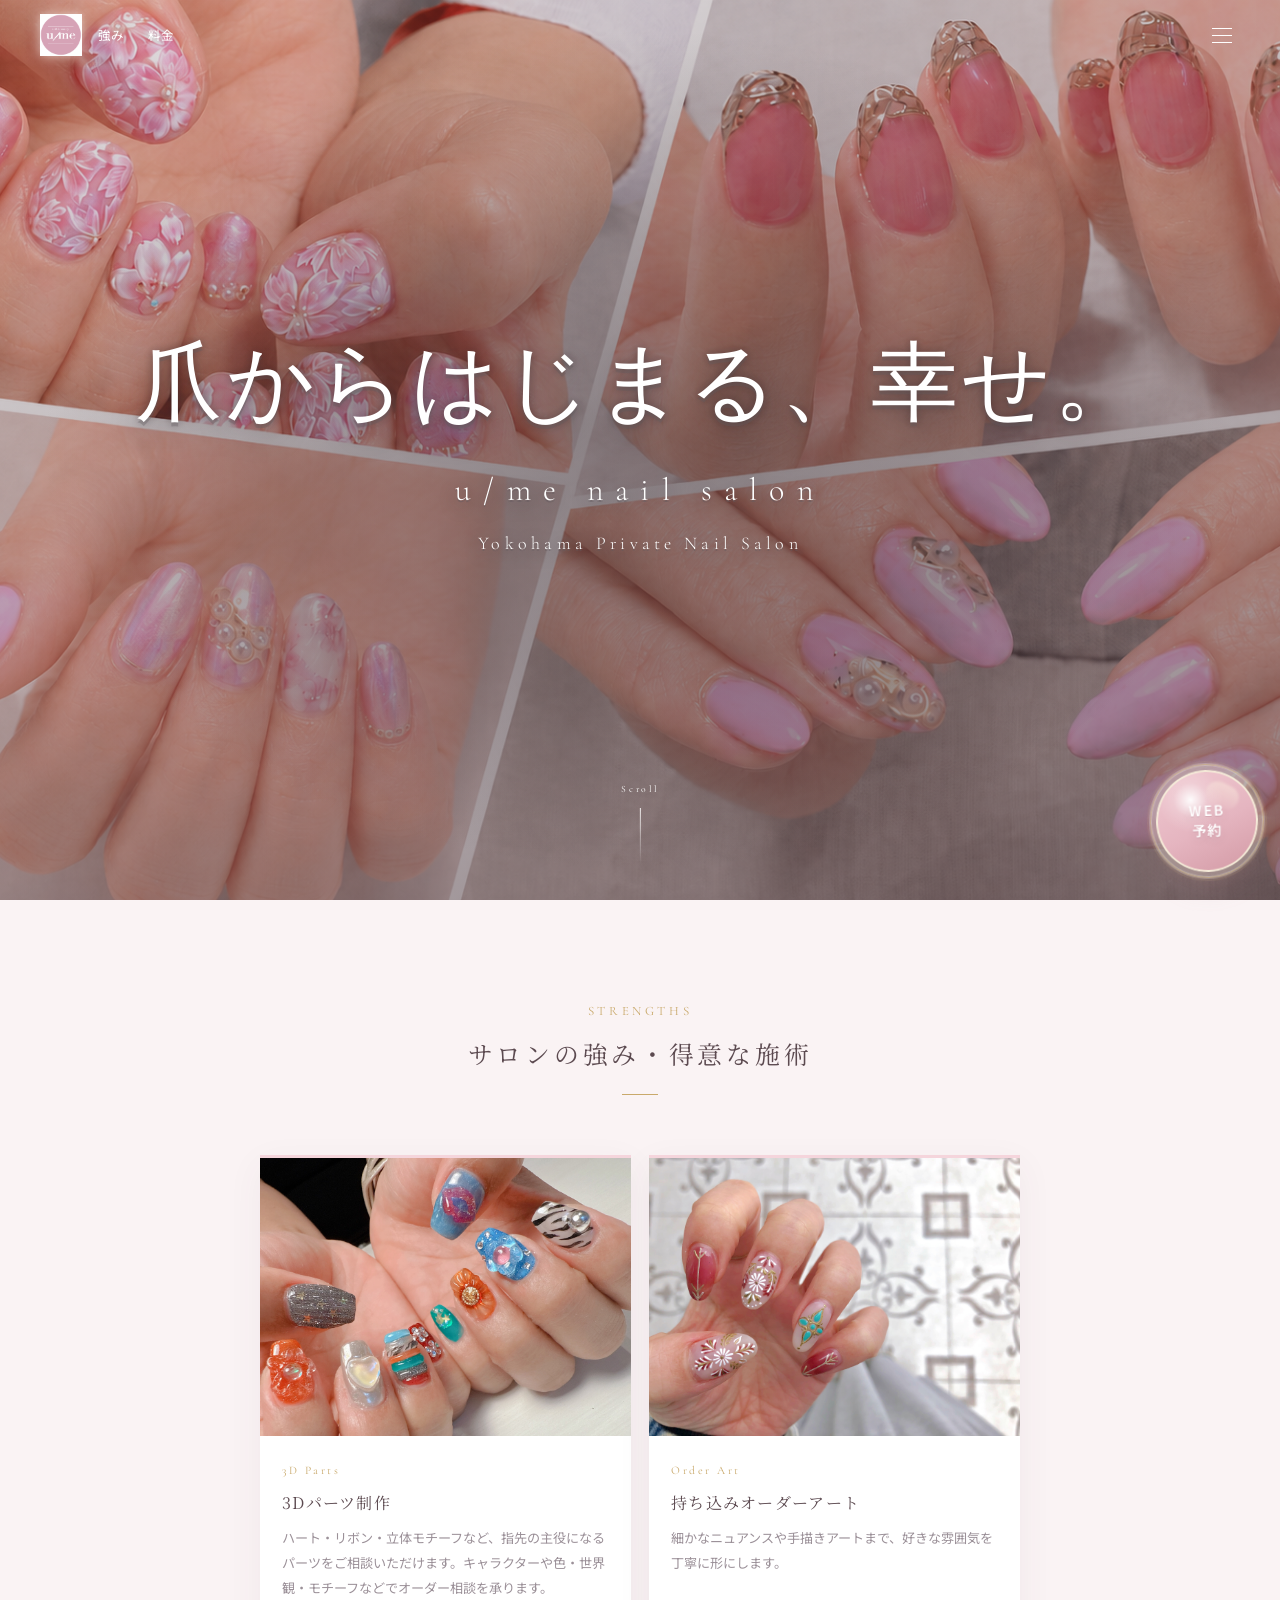
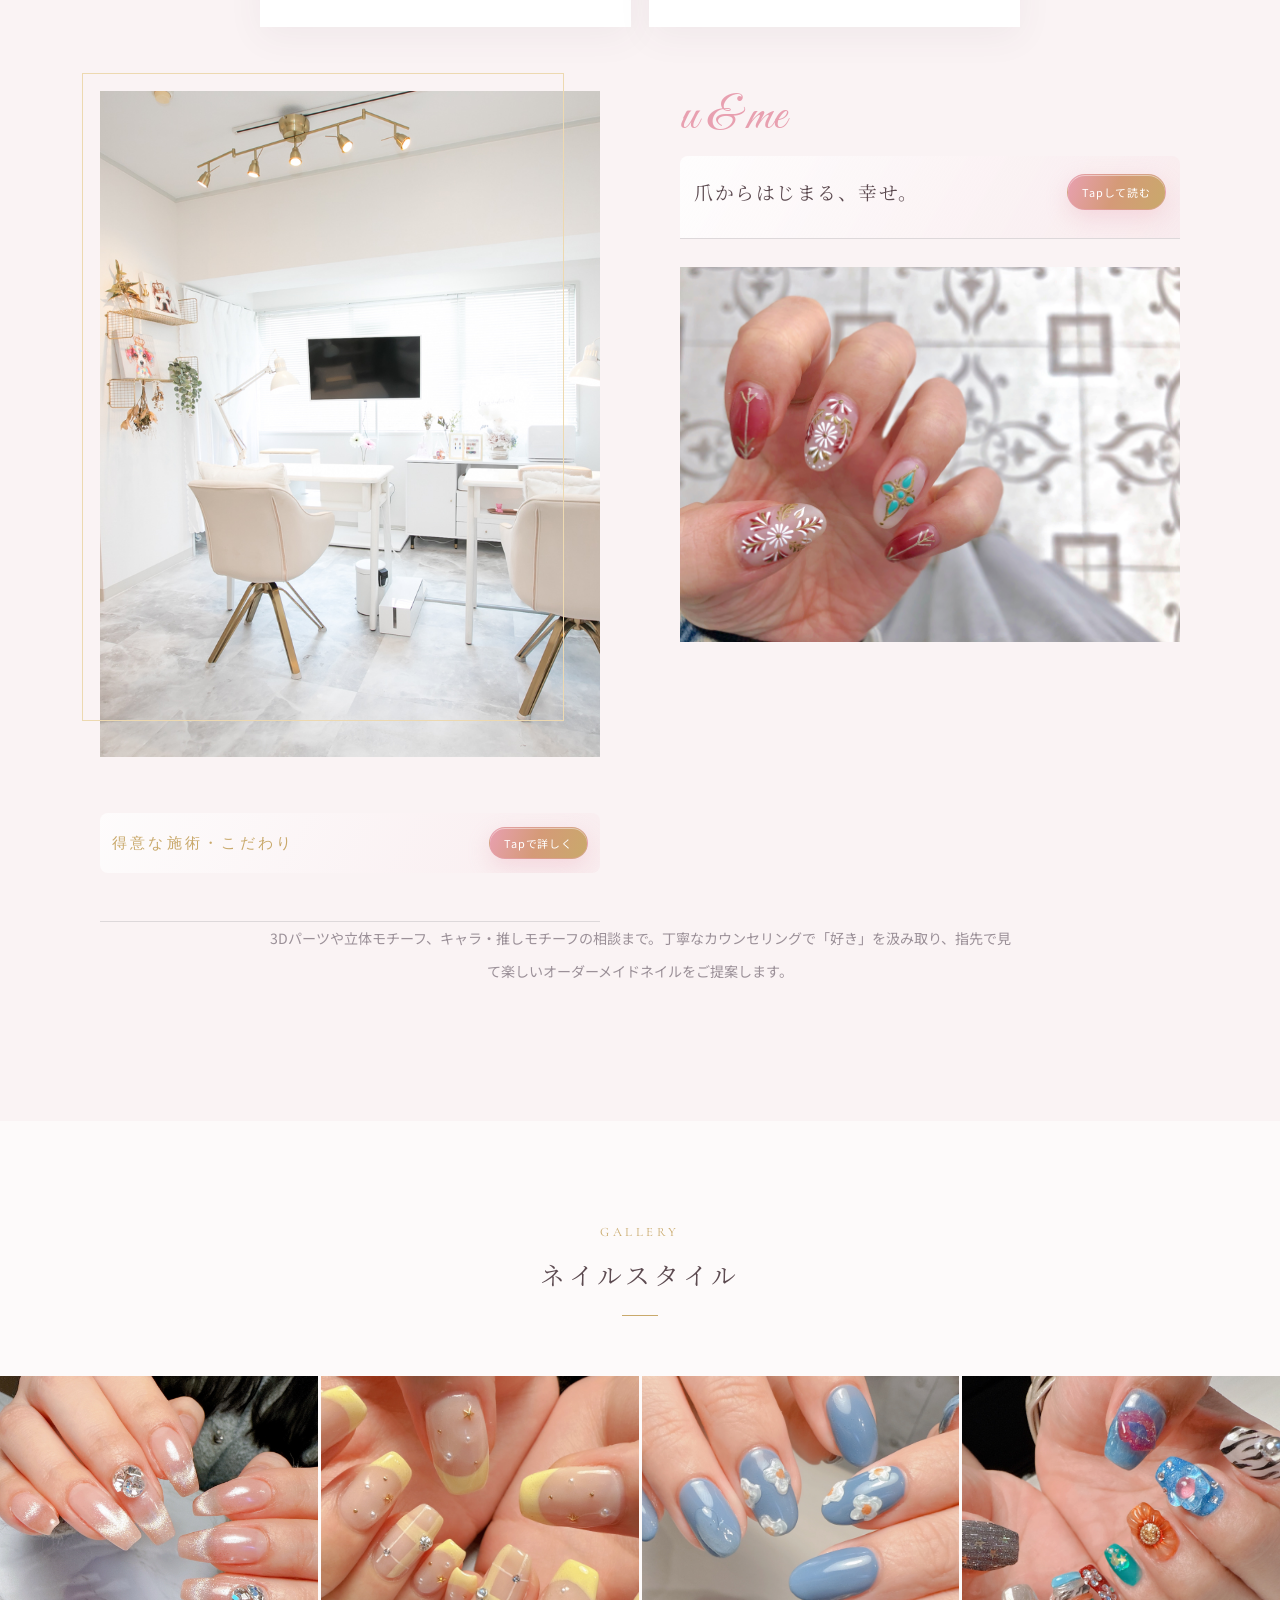
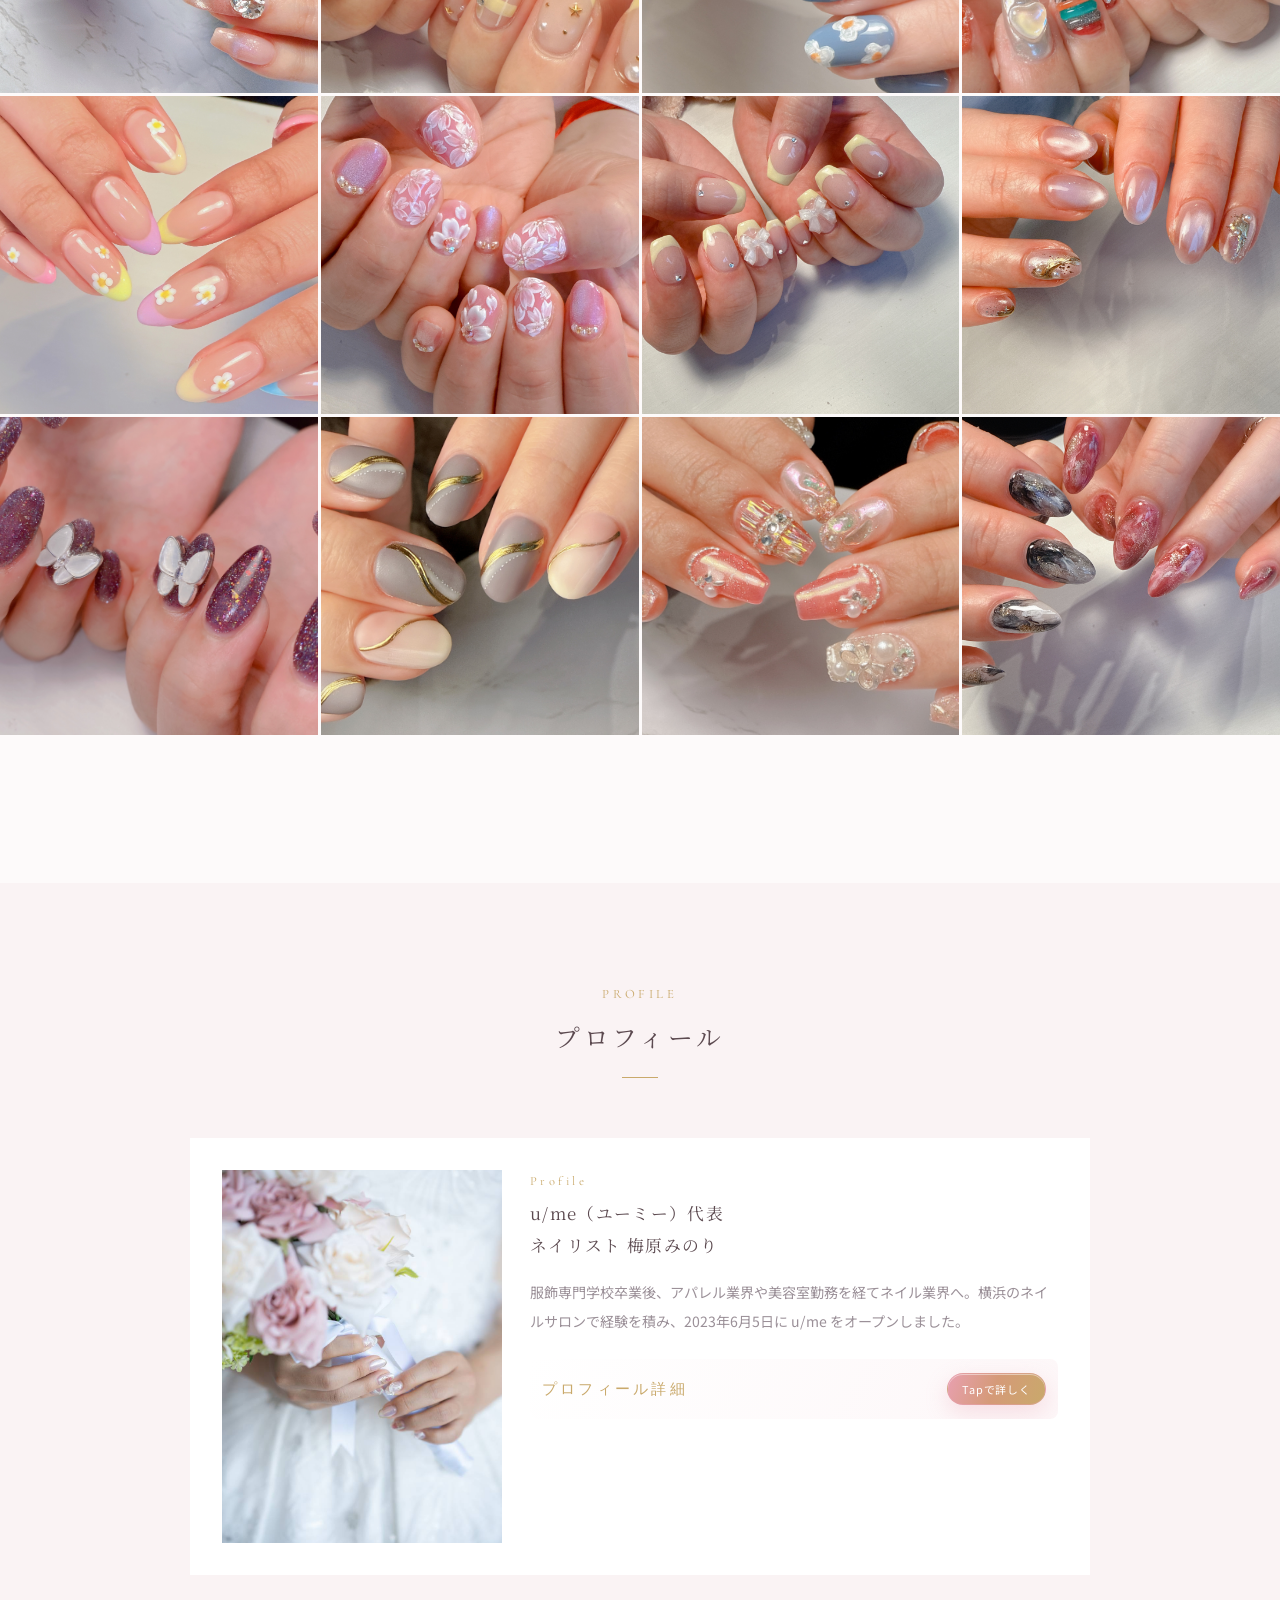
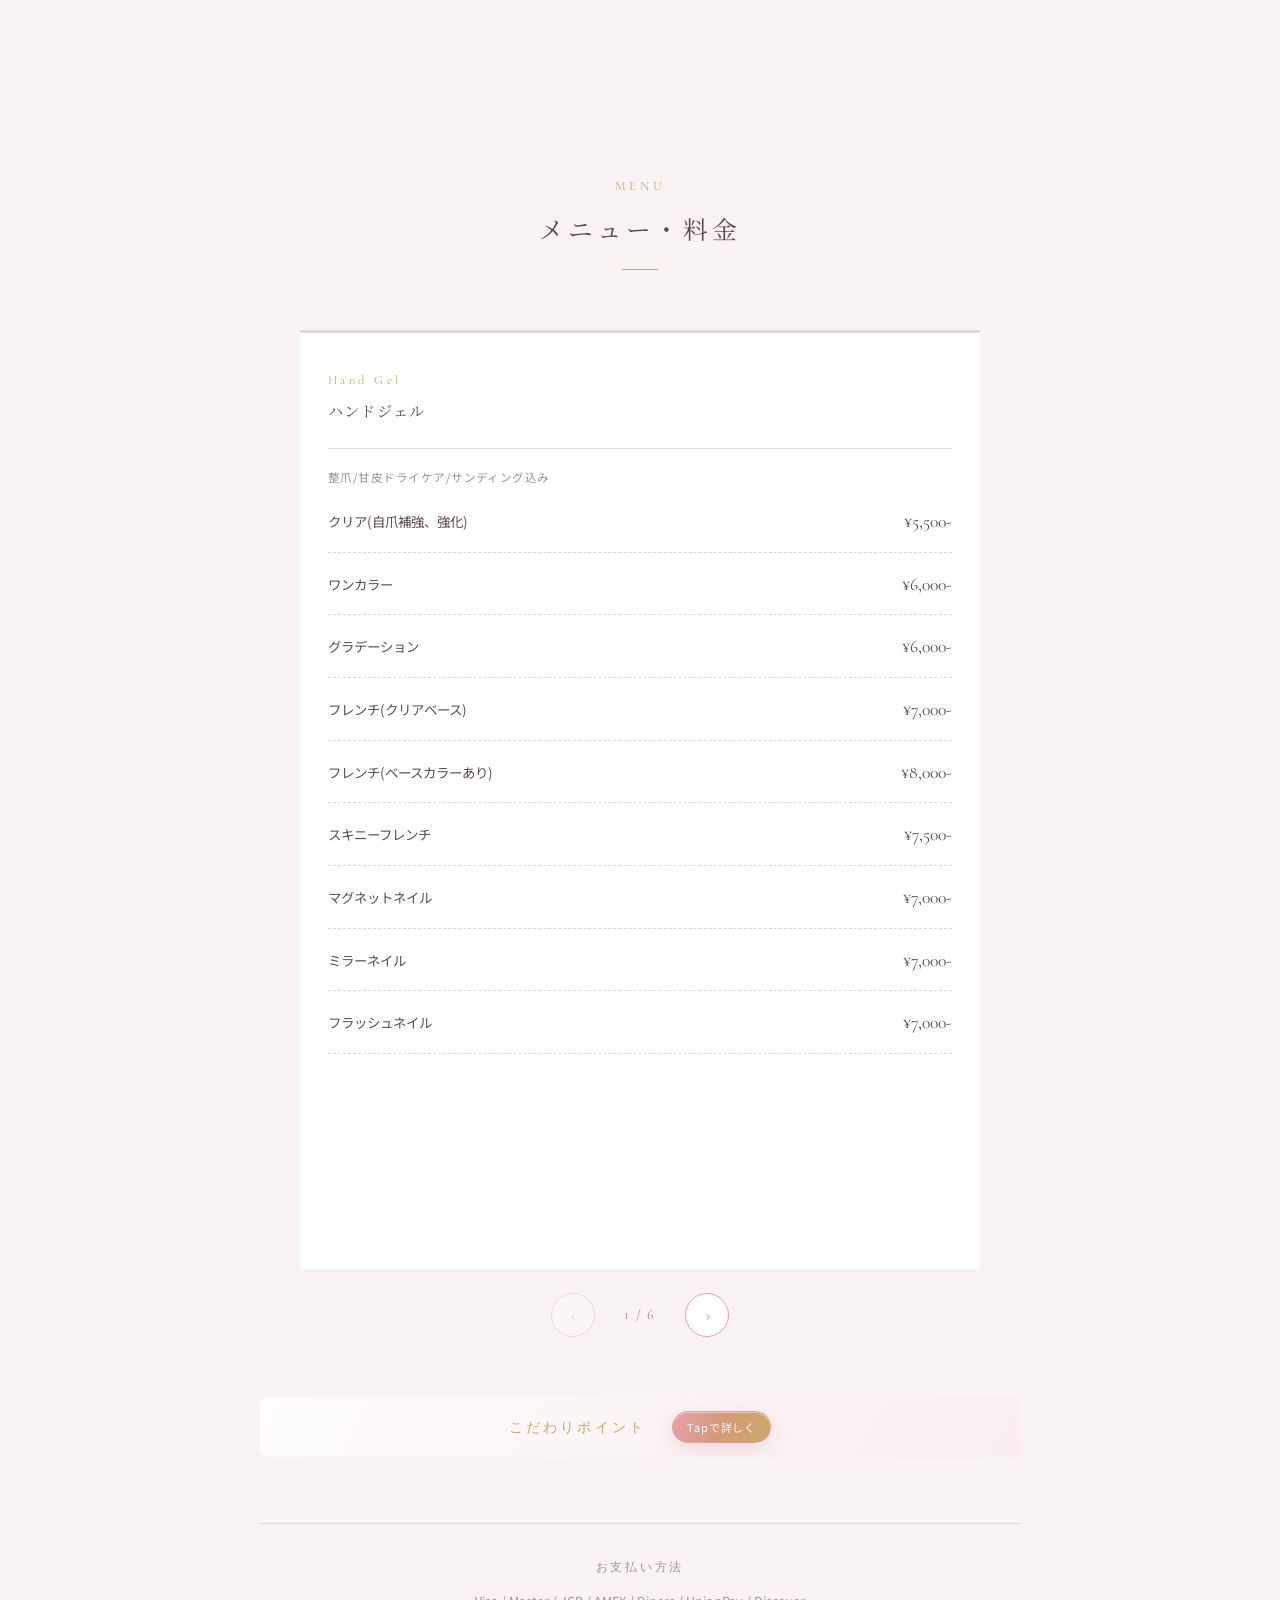
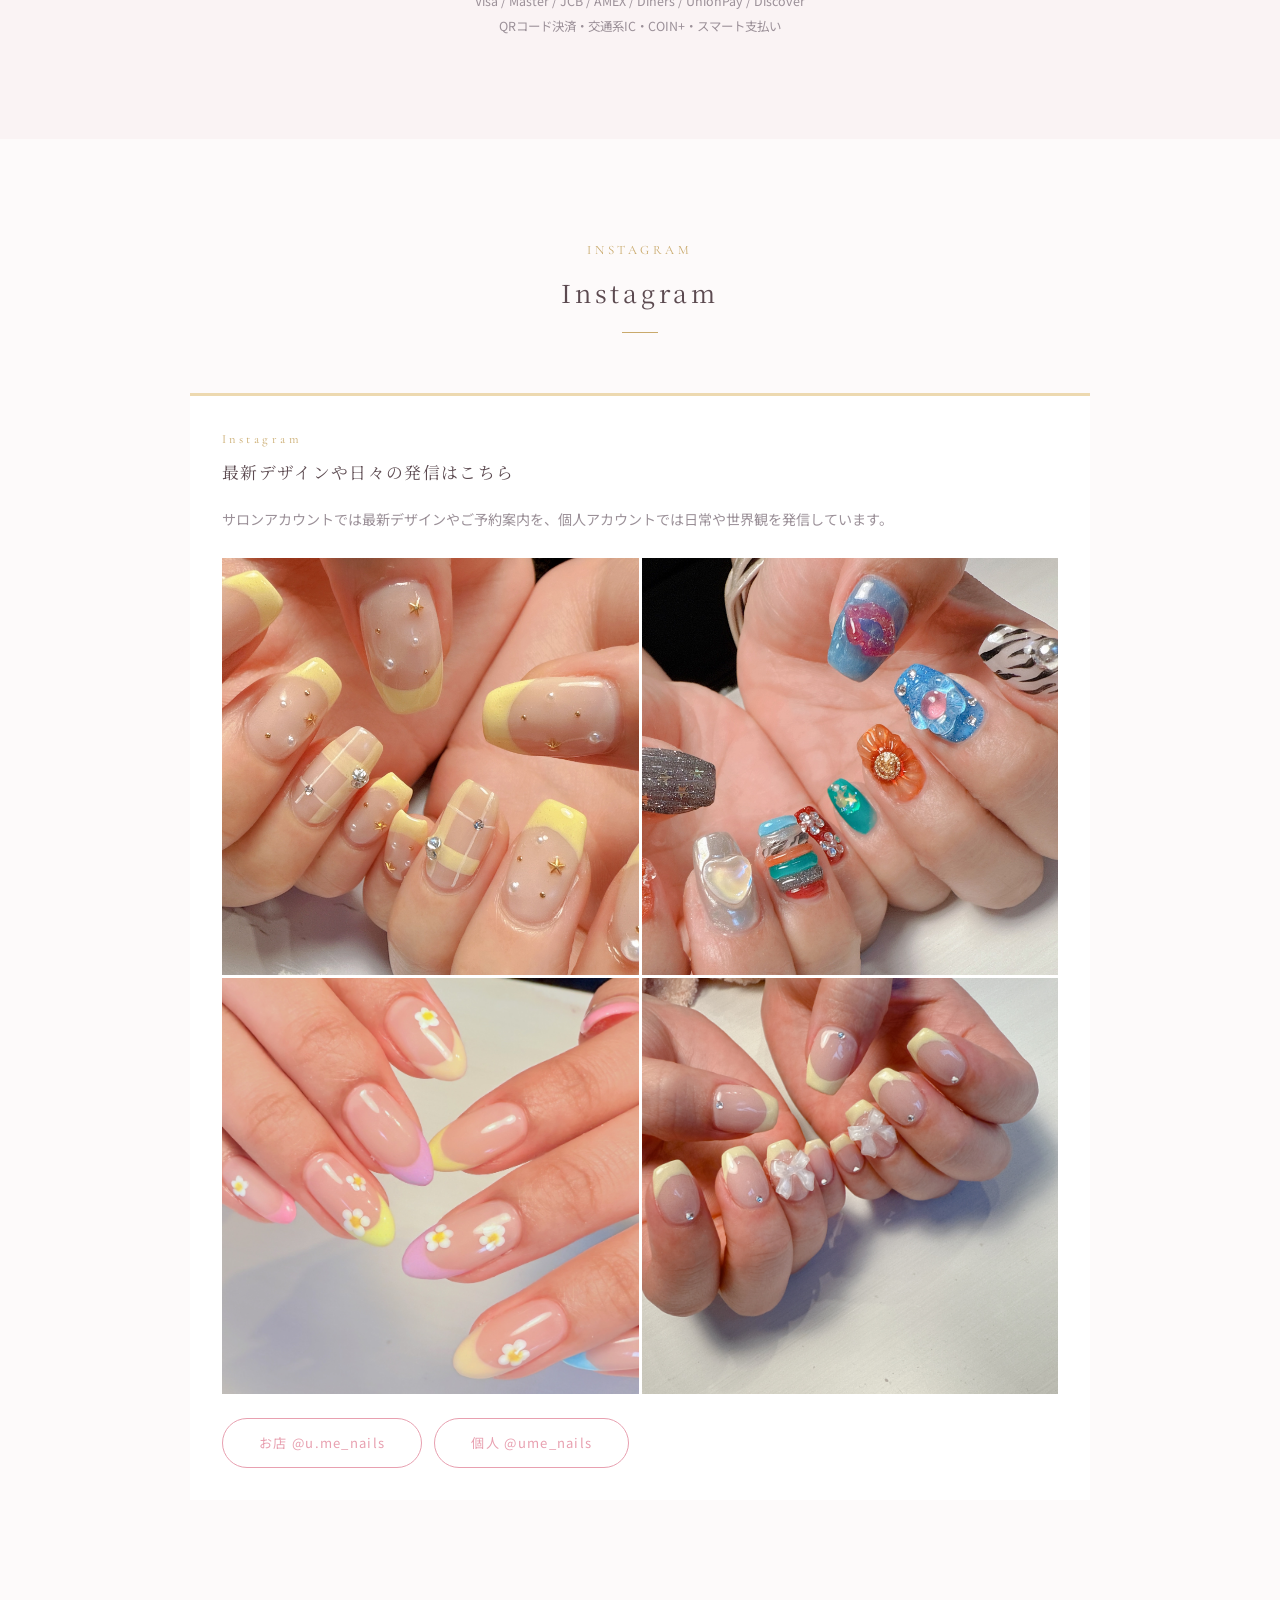
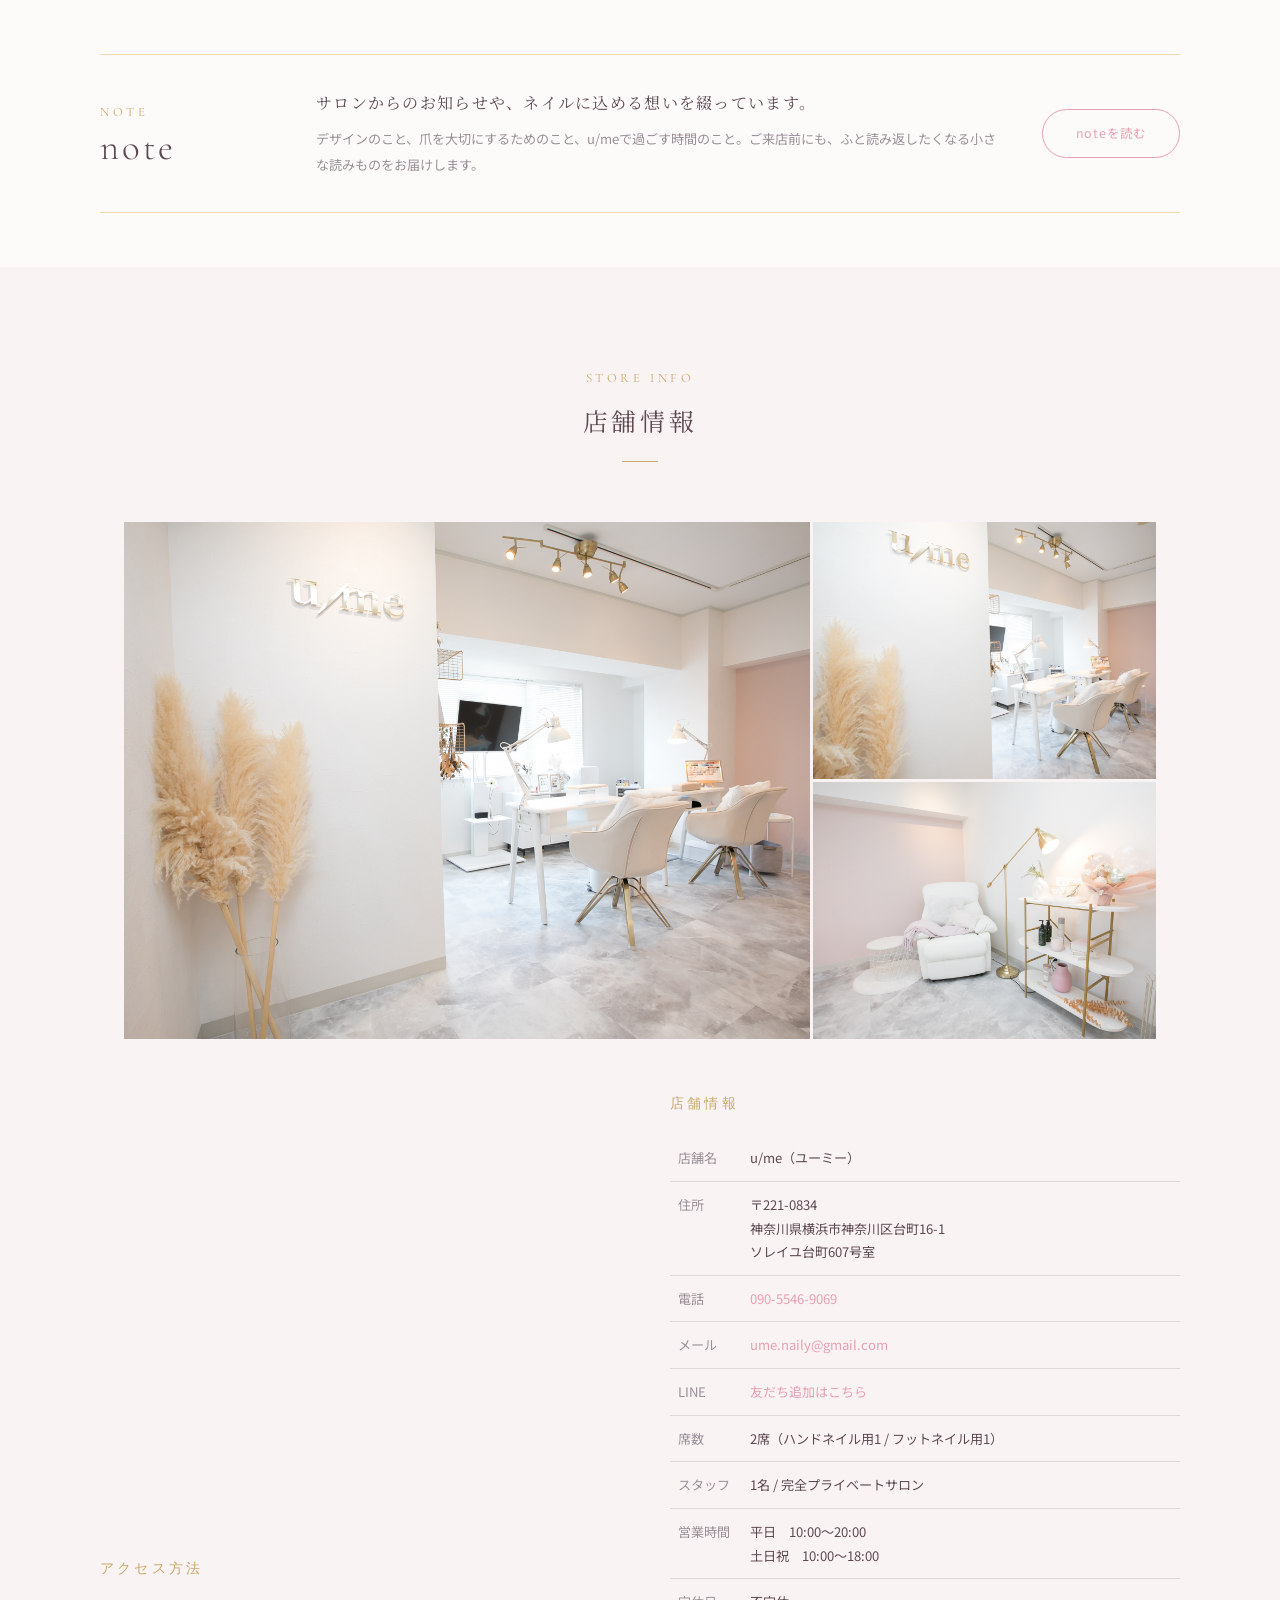
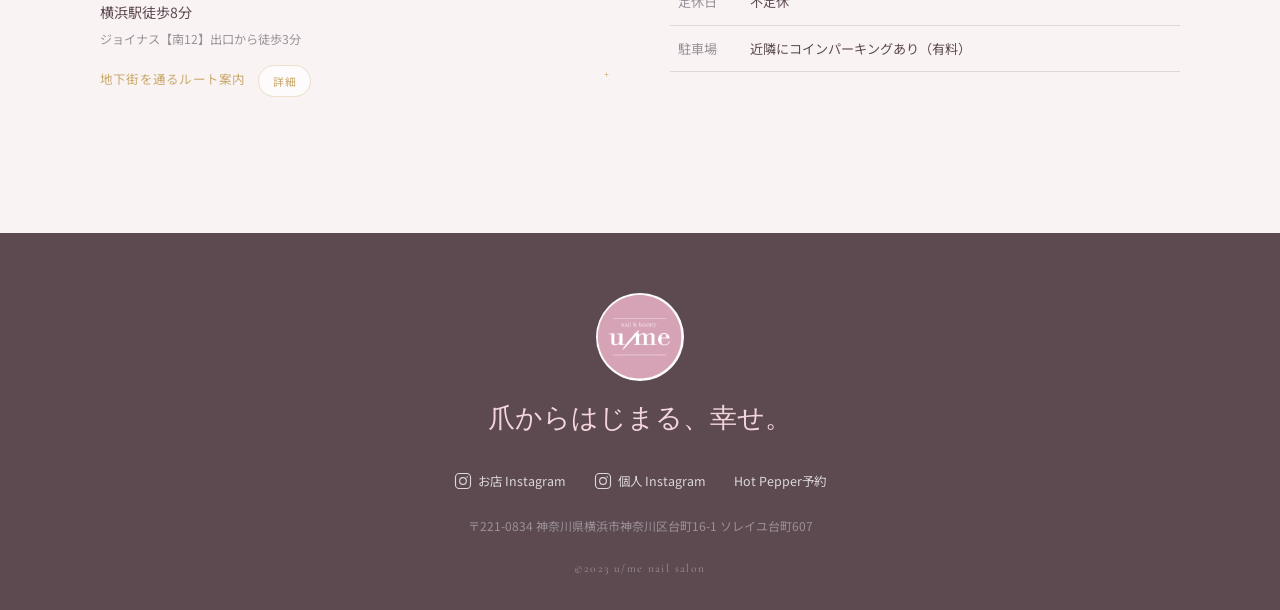
==== commit d2bcd50d: "修正版" ====
--- a/index.html
+++ b/index.html
@@ -126,7 +126,7 @@
     </div>
       <div class="mv-overlay"></div>
       <div class="mv-content">
-        <p class="mv-tagline">爪からはじまる、幸せ。</p>
+        <p class="mv-tagline">爪からはじまる、<br class="mv-tagline-break">幸せ。</p>
         <p class="mv-name">u/me nail salon</p>
         <p class="mv-sub">Yokohama Private Nail Salon</p>
       </div>
@@ -168,7 +168,7 @@
       <div class="concept-inner">
         <div class="concept-body fade-in">
           <p class="concept-script">u &amp; me</p>
-          <button class="concept-catch concept-catch-toggle" type="button" aria-expanded="false" aria-controls="conceptMessage">爪からはじまる、幸せ。<span class="toggle-detail-label">Tapして読む</span></button>
+          <button class="concept-catch concept-catch-toggle" type="button" aria-expanded="false" aria-controls="conceptMessage"><span class="concept-catch-text">爪からはじまる、幸せ。</span><span class="toggle-detail-label">Tapして読む</span></button>
 
           <div class="concept-block concept-message" id="conceptMessage" hidden>
             <h3 class="concept-block-title">サロンの想い</h3>
--- a/css/style.css
+++ b/css/style.css
@@ -256,32 +256,85 @@
   position: fixed;
   bottom: 28px;
   right: 22px;
-  width: 76px;
-  height: 76px;
-  background: var(--pink);
+  width: 102px;
+  height: 102px;
+  background:
+    radial-gradient(circle at 34% 28%, rgba(255,255,255,0.94), rgba(255,255,255,0.18) 18%, rgba(255,255,255,0) 34%),
+    linear-gradient(155deg, #f0c9d1 0%, #e5b5c0 54%, #d39aa5 100%);
   color: var(--white);
   border-radius: 50%;
   display: flex;
   align-items: center;
   justify-content: center;
+  isolation: isolate;
+  overflow: visible;
   text-align: center;
   font-family: var(--font-sans);
-  font-size: 0.76rem;
-  line-height: 1.35;
-  letter-spacing: 0.06em;
+  font-size: 0.88rem;
+  line-height: 1.4;
+  letter-spacing: 0.1em;
   font-weight: 600;
-  text-shadow: 0 2px 0 rgba(151,89,104,0.55), 0 4px 10px rgba(92,74,80,0.28);
+  text-shadow: 0 1px 0 rgba(151,89,104,0.18), 0 4px 10px rgba(92,74,80,0.1);
   z-index: 90;
-  box-shadow: 0 8px 30px rgba(232,160,176,0.58);
+  border: 2px solid rgba(247,239,219,0.92);
+  box-shadow:
+    0 14px 28px rgba(186,136,151,0.2),
+    0 0 0 7px rgba(255,255,255,0.24),
+    0 0 0 9px rgba(218,191,136,0.12);
   opacity: 1;
-  transform: translateY(0);
-  transition: transform var(--ease), background var(--ease), box-shadow var(--ease);
-}
-.fixed-reserve-btn.is-visible { opacity: 1; transform: translateY(0); }
+  transform: translateY(0) rotate(-2deg);
+  transition: transform var(--ease), box-shadow var(--ease), filter var(--ease);
+  animation: reserveFloat 4.8s ease-in-out infinite;
+}
+.fixed-reserve-btn::before {
+  content: "";
+  position: absolute;
+  inset: -8px;
+  border-radius: 50%;
+  border: 1px solid rgba(214,186,132,0.58);
+  box-shadow:
+    0 0 0 1px rgba(255,255,255,0.24) inset,
+    0 0 16px rgba(214,186,132,0.08);
+  z-index: -2;
+}
+.fixed-reserve-btn::after {
+  content: "";
+  position: absolute;
+  inset: 12px 16px auto auto;
+  width: 34px;
+  height: 24px;
+  border-radius: 999px;
+  background: linear-gradient(180deg, rgba(255,248,228,0.72), rgba(255,248,228,0.08));
+  filter: blur(1px);
+  transform: rotate(28deg);
+  opacity: 0.55;
+  z-index: 1;
+}
+.fixed-reserve-btn.is-visible { opacity: 1; }
 .fixed-reserve-btn:hover {
   opacity: 1;
-  background: var(--dark);
-  box-shadow: 0 10px 34px rgba(92,74,80,0.28);
+  transform: translateY(-3px) rotate(0deg);
+  filter: brightness(1.02);
+  box-shadow:
+    0 18px 34px rgba(186,136,151,0.24),
+    0 0 0 8px rgba(255,255,255,0.28),
+    0 0 0 10px rgba(218,191,136,0.14);
+}
+
+@keyframes reserveFloat {
+  0%, 100% {
+    transform: translateY(0) rotate(-2deg);
+  }
+  50% {
+    transform: translateY(-3px) rotate(-1deg);
+  }
+}
+
+@media (prefers-reduced-motion: reduce) {
+  .fixed-reserve-btn {
+    animation: none;
+    transform: rotate(-1deg);
+  }
 }
 
 /* ========================================
@@ -406,6 +459,9 @@
   text-shadow: 0 4px 0 rgba(98,90,94,0.34), 0 8px 28px rgba(45,35,40,0.5), 0 1px 8px rgba(45,35,40,0.42);
   margin-bottom: 16px;
   animation: mvFadeUp 1.2s ease 0.3s both;
+}
+.mv-tagline-break {
+  display: none;
 }
 .mv-name {
   font-family: var(--font-en);
@@ -642,6 +698,9 @@
   margin-bottom: 28px;
   transition: color var(--ease), opacity var(--ease), transform var(--ease);
 }
+.concept-catch-text {
+  display: block;
+}
 .concept-catch::before,
 .concept-service-toggle::before,
 .concept-profile-toggle::before,
@@ -1604,6 +1663,147 @@
   :root { --header-h: 60px; }
   section { padding: 72px 0; }
 
+  .gnav {
+    width: 50vw;
+    overflow-y: hidden;
+  }
+  .gnav-inner {
+    min-height: 100svh;
+    padding: 68px 16px 16px;
+    gap: 14px;
+  }
+  .gnav-close {
+    top: 16px;
+    right: 16px;
+    width: 32px;
+    height: 32px;
+  }
+  .gnav-links {
+    flex: 1;
+    min-height: 0;
+  }
+  .gnav-link {
+    align-items: flex-start;
+    gap: 1px;
+    padding: 7px 0;
+  }
+  .gnav-link-en {
+    font-size: 1rem;
+    line-height: 0.95;
+    letter-spacing: 0.02em;
+    text-wrap: balance;
+  }
+  .gnav-link-ja {
+    font-size: 0.58rem;
+    letter-spacing: 0.08em;
+    line-height: 1.35;
+    text-wrap: pretty;
+  }
+  .gnav-reserve-btn {
+    align-items: flex-start;
+    gap: 2px;
+    padding: 12px 10px;
+    text-align: left;
+  }
+  .gnav-reserve-en {
+    font-size: 0.88rem;
+    letter-spacing: 0.04em;
+    text-wrap: balance;
+  }
+  .gnav-reserve-ja {
+    font-size: 0.58rem;
+    letter-spacing: 0.06em;
+    line-height: 1.35;
+    text-wrap: pretty;
+  }
+  .gnav-sns {
+    display: flex;
+    flex-direction: column;
+    gap: 8px;
+  }
+  .gnav-sns-link {
+    align-items: flex-start;
+    gap: 5px;
+    font-size: 0.58rem;
+    line-height: 1.3;
+  }
+  .gnav-sns-link span {
+    overflow-wrap: anywhere;
+    text-wrap: pretty;
+  }
+  .gnav-sns-link svg {
+    width: 14px;
+    height: 14px;
+    flex: 0 0 14px;
+  }
+  .section-title,
+  .concept-catch,
+  .concept-block-title,
+  .profile-panel-title,
+  .menu-card-title,
+  .strength-specialty-title,
+  .salon-detail-value {
+    text-wrap: balance;
+  }
+  .concept-text,
+  .strength-specialty-text,
+  .salon-text,
+  .salon-value p,
+  .note-catch,
+  .note-text,
+  .gallery-foot p,
+  .menu-note,
+  .menu-name,
+  .menu-options-copy p,
+  .menu-options-list li,
+  .menu-payment-text,
+  .access-table td,
+  .access-station,
+  .access-route-title,
+  .footer-address,
+  .concept-owner {
+    overflow-wrap: anywhere;
+    word-break: normal;
+    text-wrap: pretty;
+  }
+  .concept-catch,
+  .concept-service-toggle,
+  .concept-profile-toggle,
+  .menu-options-title {
+    letter-spacing: 0.04em;
+    line-height: 1.65;
+  }
+  .concept-catch {
+    flex-direction: column;
+    align-items: flex-start;
+    gap: 10px;
+  }
+  .concept-catch-text {
+    white-space: nowrap;
+    line-height: 1.3;
+  }
+  .concept-catch .toggle-detail-label {
+    margin-left: 0;
+  }
+  .toggle-detail-label {
+    letter-spacing: 0.04em;
+    white-space: normal;
+  }
+  .menu-payment-text,
+  .access-table td,
+  .footer-address {
+    line-height: 1.7;
+  }
+  .access-table th {
+    width: 64px;
+    white-space: normal;
+    line-height: 1.45;
+  }
+  .access-station small,
+  .salon-detail-value small {
+    line-height: 1.5;
+  }
+
   .header { padding: 0 16px; }
   .header-left {
     flex: 1;
@@ -1628,9 +1828,9 @@
   .fixed-reserve-btn {
     right: 16px;
     bottom: max(18px, env(safe-area-inset-bottom));
-    width: 82px;
-    height: 82px;
-    font-size: 0.78rem;
+    width: 108px;
+    height: 108px;
+    font-size: 0.94rem;
   }
   /* MV */
   .mv {
@@ -1672,6 +1872,9 @@
     margin-bottom: 12px;
     text-shadow: 0 3px 0 rgba(98,90,94,0.42), 0 7px 24px rgba(45,35,40,0.62), 0 1px 8px rgba(45,35,40,0.46);
   }
+  .mv-tagline-break {
+    display: block;
+  }
   .mv-name {
     font-size: 1.12rem;
     letter-spacing: 0.2em;
@@ -1680,7 +1883,7 @@
   }
   .mv-sub {
     font-size: 0.84rem;
-    letter-spacing: 0.12em;
+    letter-spacing: 0.08em;
     line-height: 1.7;
     opacity: 1;
     text-shadow: 0 2px 0 rgba(98,90,94,0.5), 0 5px 16px rgba(45,35,40,0.58);
@@ -1782,7 +1985,7 @@
   }
 
   /* Menu */
-  .menu { padding: 72px 16px; }
+  .menu { padding: 56px 14px; }
   .profile-section,
   .instagram-section {
     padding: 72px 20px;
@@ -1796,6 +1999,124 @@
   }
   .menu-slider { max-width: 100%; }
   .menu-card.is-wide { flex-basis: 100%; }
+  .menu .section-header {
+    margin-bottom: 28px;
+    padding: 0 8px;
+  }
+  .menu .section-en {
+    font-size: 0.72rem;
+    letter-spacing: 0.2em;
+    margin-bottom: 6px;
+  }
+  .menu .section-title {
+    font-size: 1.16rem;
+    letter-spacing: 0.08em;
+    margin-bottom: 12px;
+  }
+  .menu .section-line {
+    width: 28px;
+  }
+  .menu-slider { margin-bottom: 36px; }
+  .menu-card {
+    padding: 22px 18px;
+  }
+  .menu-card-head {
+    padding-bottom: 16px;
+    margin-bottom: 18px;
+  }
+  .menu-card-en {
+    font-size: 0.68rem;
+    letter-spacing: 0.22em;
+    margin-bottom: 4px;
+  }
+  .menu-card-title {
+    font-size: 0.86rem;
+    letter-spacing: 0.04em;
+  }
+  .menu-note {
+    font-size: 0.66rem;
+    line-height: 1.6;
+  }
+  .menu-note-top {
+    margin: -4px 0 14px;
+  }
+  .menu-list {
+    display: grid;
+    grid-template-columns: repeat(2, minmax(0, 1fr));
+    gap: 10px 12px;
+    margin-bottom: 14px;
+  }
+  .menu-item {
+    align-items: flex-start;
+    flex-direction: column;
+    gap: 4px;
+    padding-bottom: 10px;
+    font-size: 0.72rem;
+    line-height: 1.45;
+  }
+  .menu-name {
+    width: 100%;
+  }
+  .menu-price {
+    font-size: 0.9rem;
+    line-height: 1.2;
+  }
+  .menu-prep-info .menu-list,
+  .menu-info-list,
+  .menu-options-list {
+    gap: 10px;
+  }
+  .menu-prep-info .menu-card-head {
+    padding-bottom: 16px;
+    margin-bottom: 18px;
+  }
+  .menu-prep-info .menu-list + .menu-card-head {
+    margin-top: 24px;
+  }
+  .menu-info-list {
+    font-size: 0.74rem;
+    line-height: 1.65;
+  }
+  .menu-slider-controls {
+    gap: 14px;
+    margin-top: 18px;
+  }
+  .menu-slider-btn {
+    width: 38px;
+    height: 38px;
+    font-size: 1.3rem;
+  }
+  .menu-slider-status {
+    min-width: 46px;
+    font-size: 0.8rem;
+    letter-spacing: 0.08em;
+  }
+  .menu-options {
+    margin-bottom: 32px;
+  }
+  .menu-options-title {
+    gap: 10px;
+    font-size: 0.8rem;
+    letter-spacing: 0.08em;
+    padding: 12px 10px;
+    margin-bottom: 18px;
+  }
+  .menu-options-copy {
+    gap: 10px;
+    margin-bottom: 20px;
+  }
+  .menu-options-copy p,
+  .menu-options-list li,
+  .menu-payment-text {
+    font-size: 0.76rem;
+    line-height: 1.8;
+  }
+  .menu-payment {
+    padding-top: 24px;
+  }
+  .menu-payment-label {
+    margin-bottom: 8px;
+  }
 
   /* Salon */
   .salon-gallery { grid-template-columns: 1fr; padding: 0; }
@@ -1812,5 +2133,53 @@
   .section-title { font-size: 1.3rem; }
 
   /* Gnav */
-  .gnav-inner { padding: 80px 28px 40px; }
-}
+  .gnav-inner { padding: 68px 16px 16px; }
+}
+
+@media (max-width: 380px) {
+  .gnav-inner {
+    padding: 64px 14px 14px;
+    gap: 12px;
+  }
+  .gnav-link {
+    padding: 5px 0;
+  }
+  .gnav-link-en {
+    font-size: 0.92rem;
+  }
+  .gnav-link-ja {
+    font-size: 0.54rem;
+  }
+  .gnav-reserve-btn {
+    padding: 10px 8px;
+  }
+  .gnav-reserve-en {
+    font-size: 0.76rem;
+  }
+  .gnav-reserve-ja,
+  .gnav-sns-link {
+    font-size: 0.54rem;
+  }
+  .concept-catch,
+  .concept-service-toggle,
+  .concept-profile-toggle,
+  .menu-options-title {
+    font-size: 0.74rem;
+    line-height: 1.55;
+  }
+  .concept-catch-text {
+    font-size: 0.98em;
+  }
+  .menu-card {
+    padding: 18px 14px;
+  }
+  .menu-list {
+    gap: 8px 10px;
+  }
+  .menu-item {
+    font-size: 0.68rem;
+  }
+  .menu-price {
+    font-size: 0.84rem;
+  }
+}
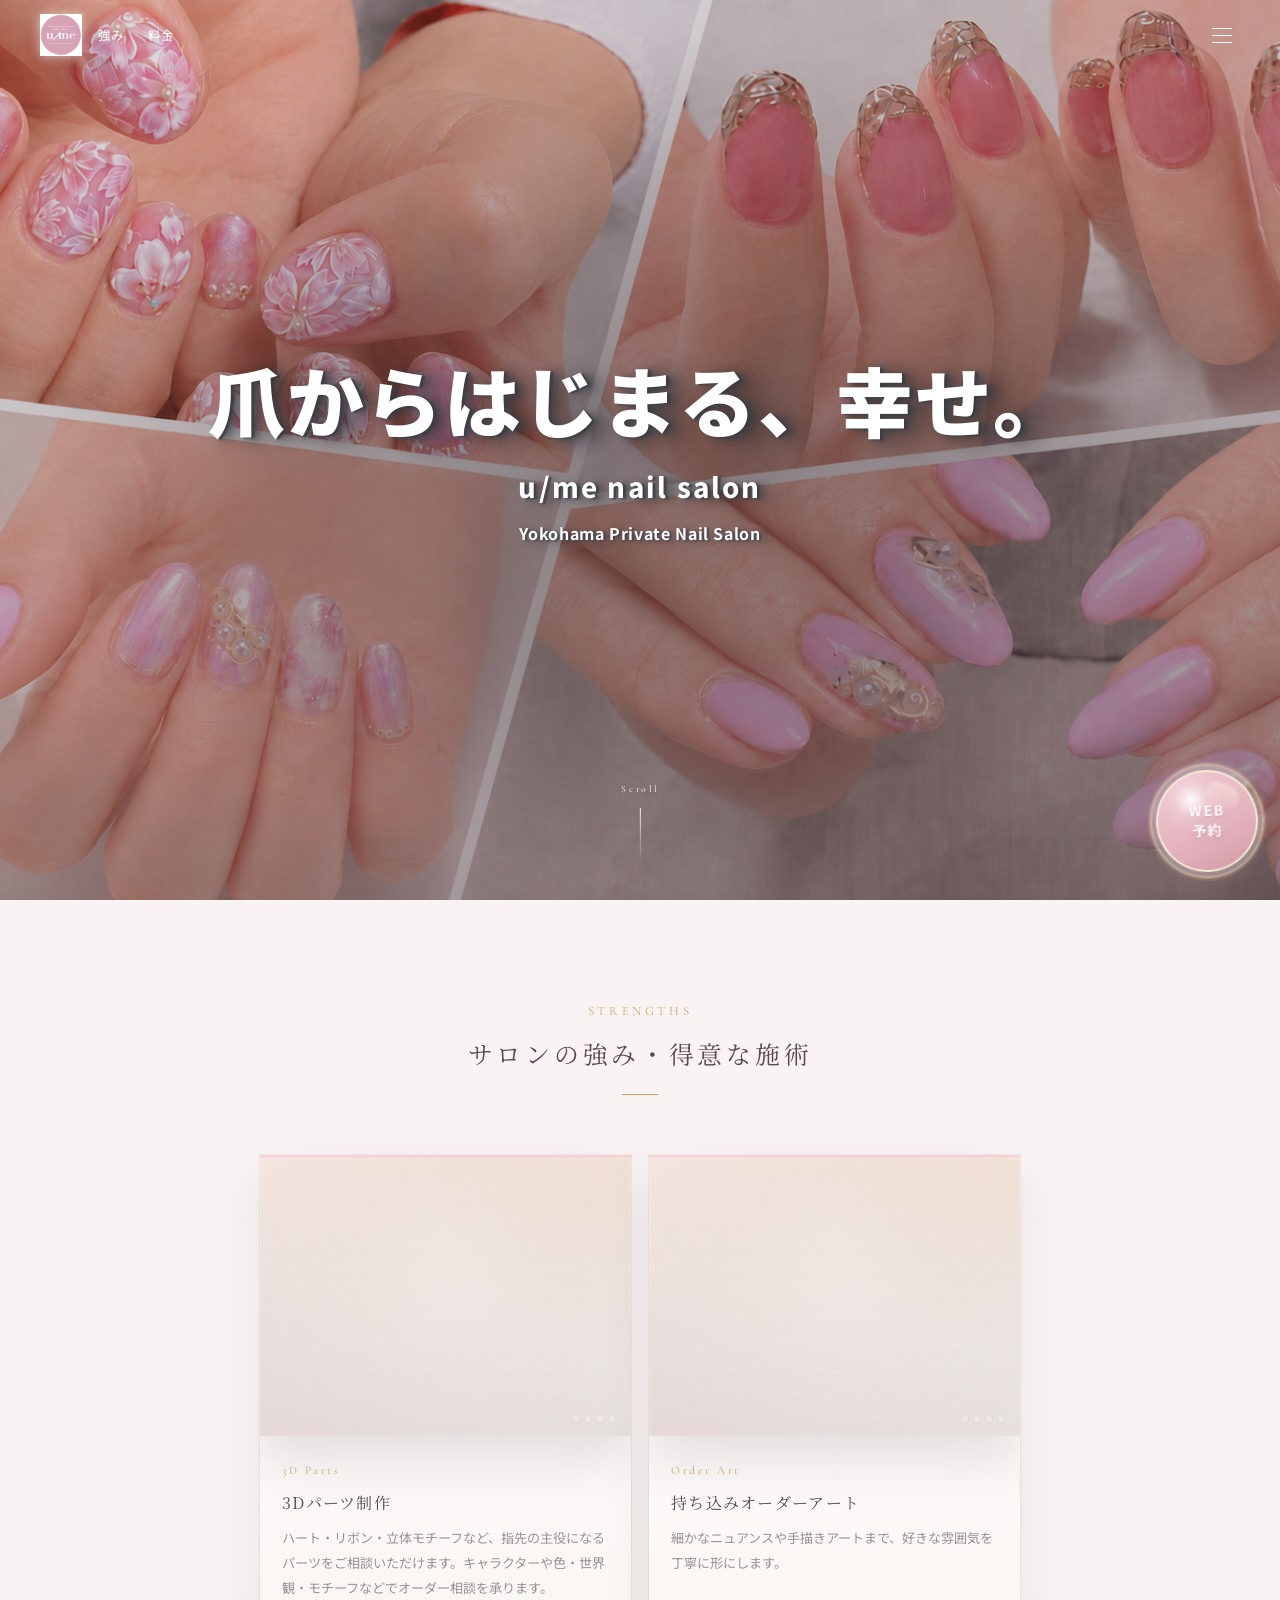
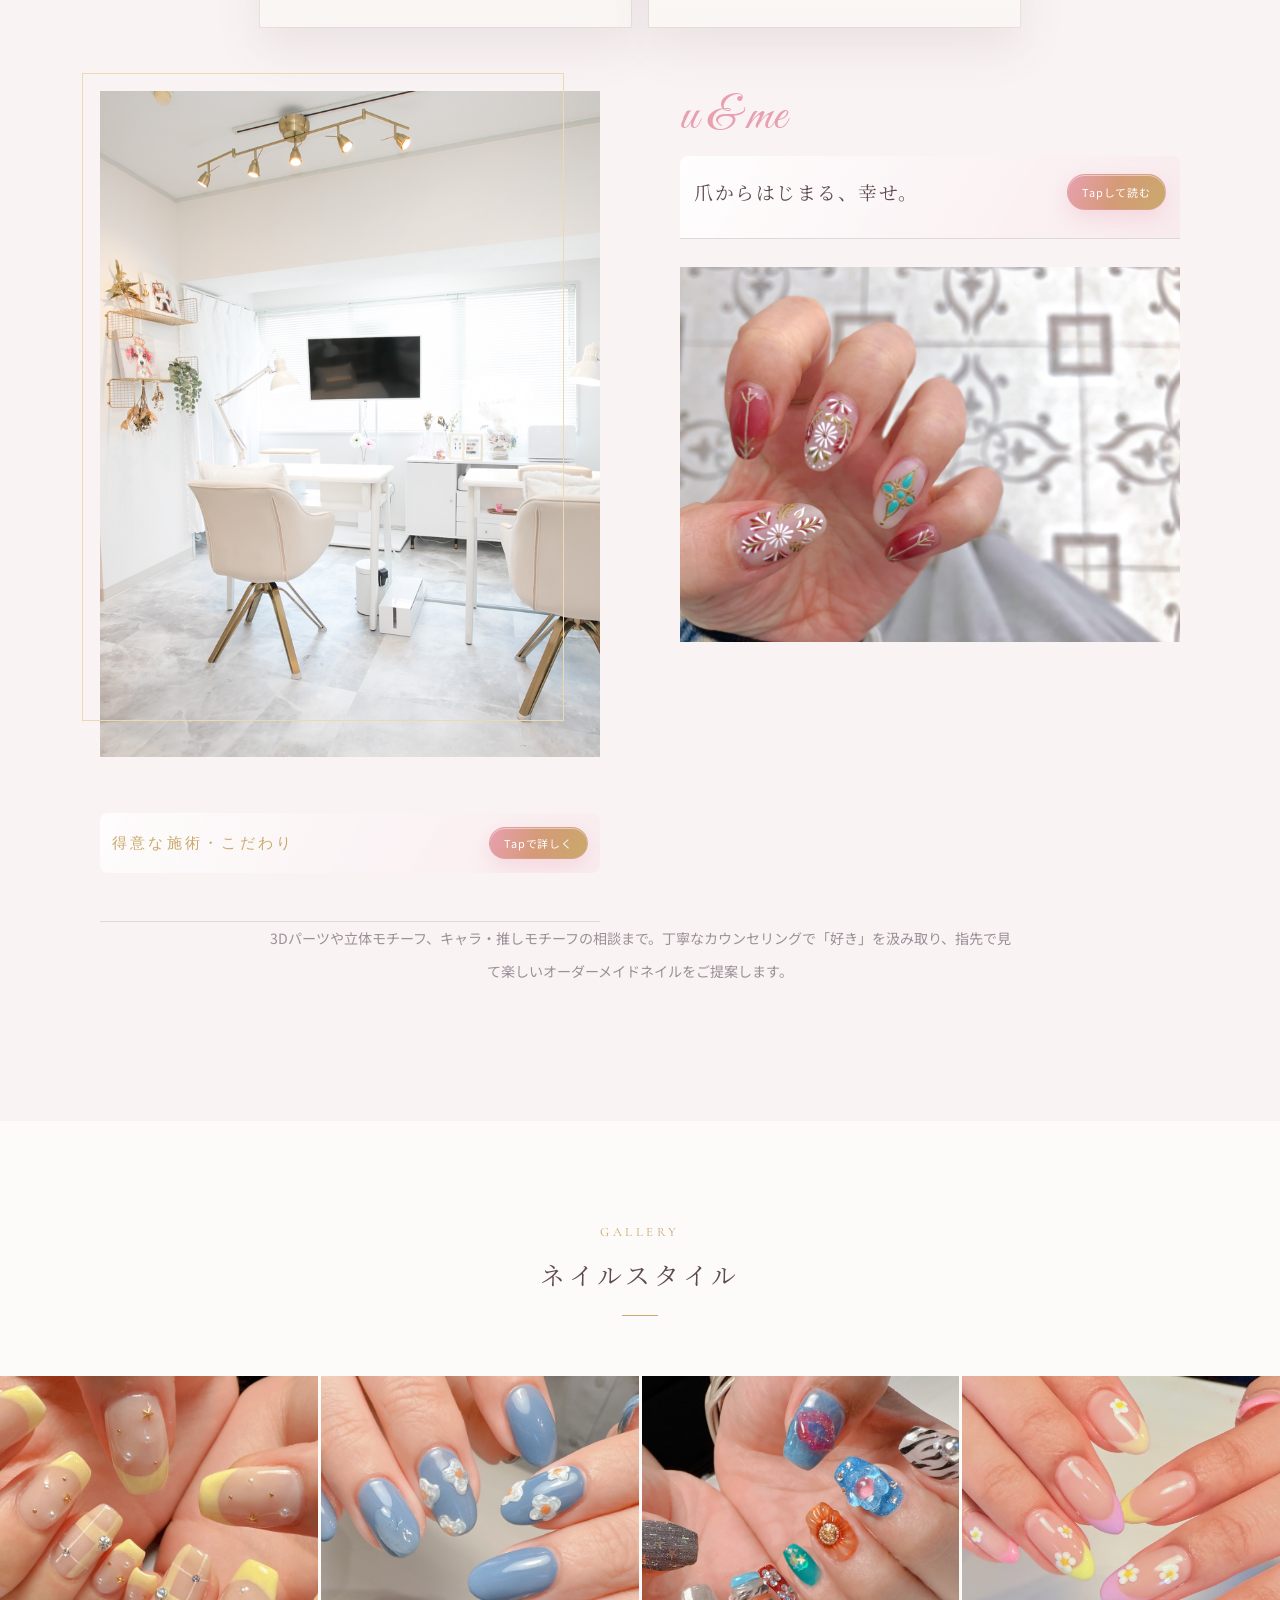
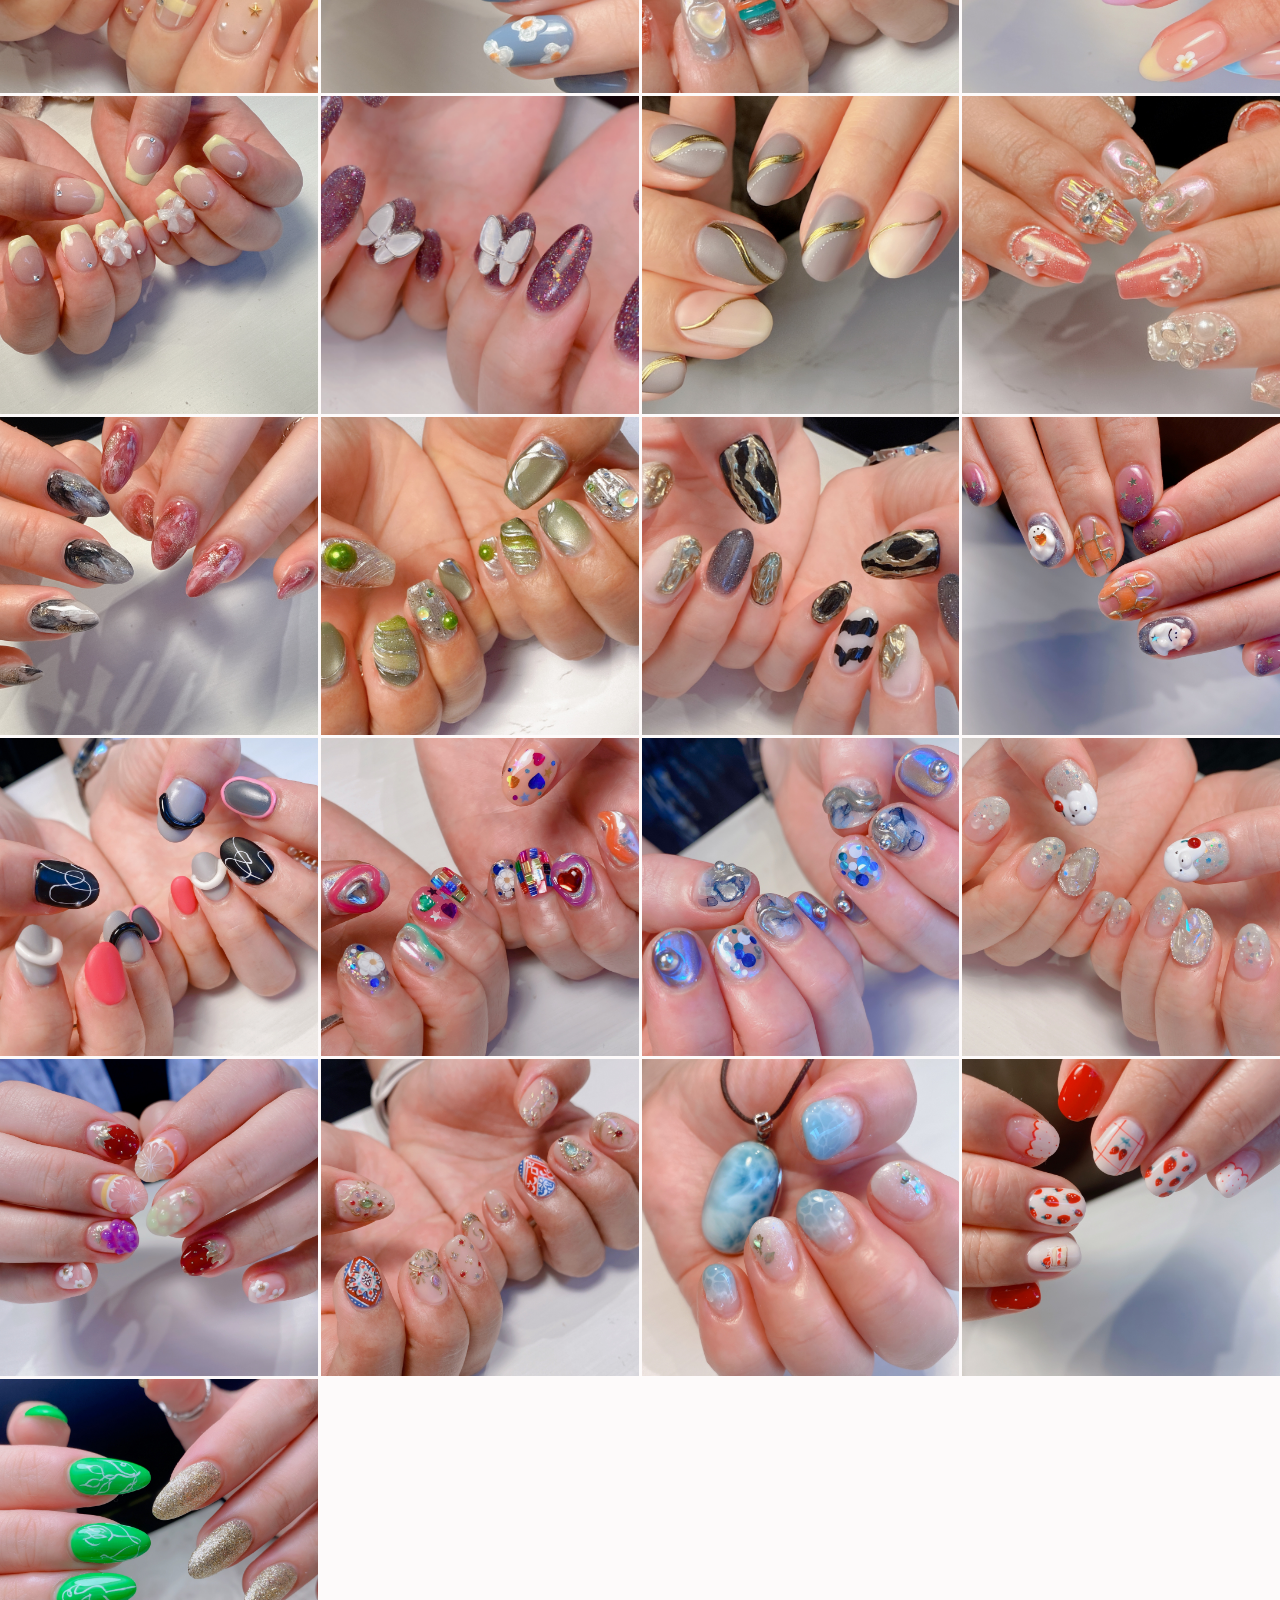
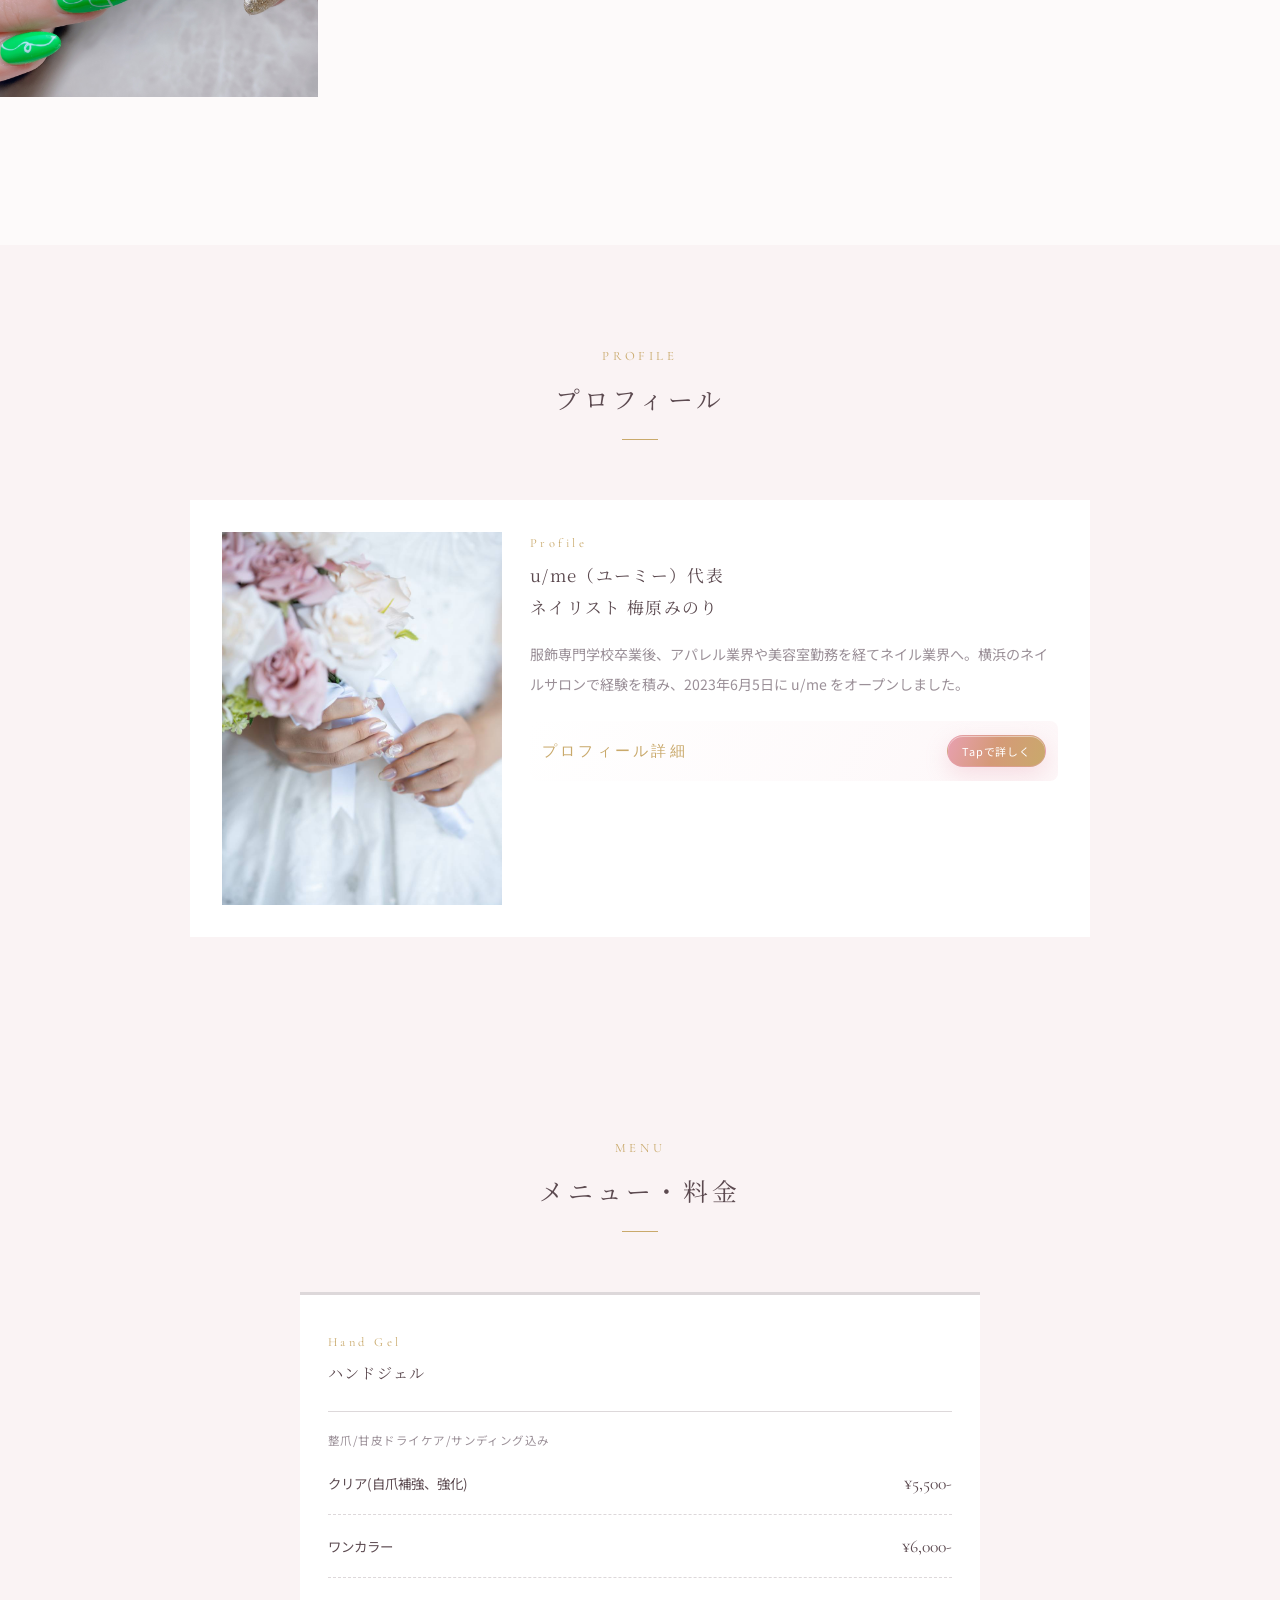
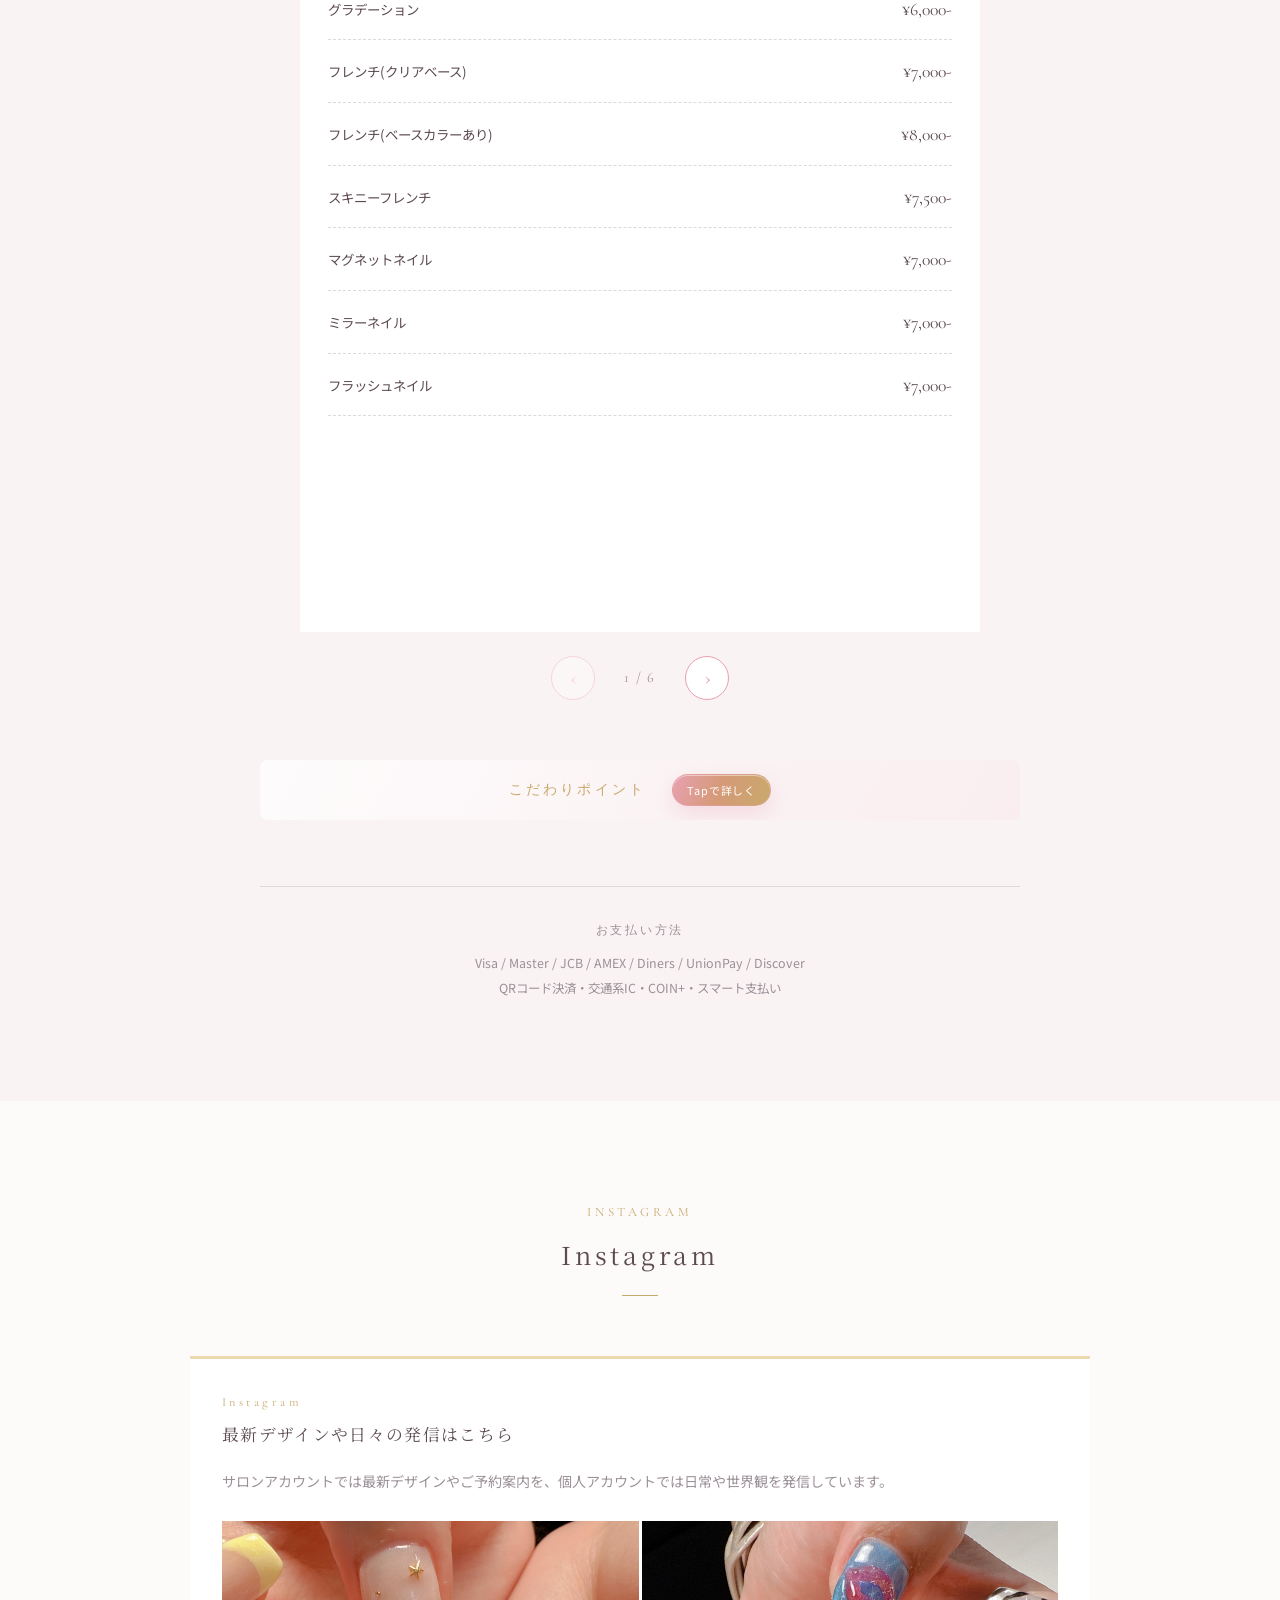
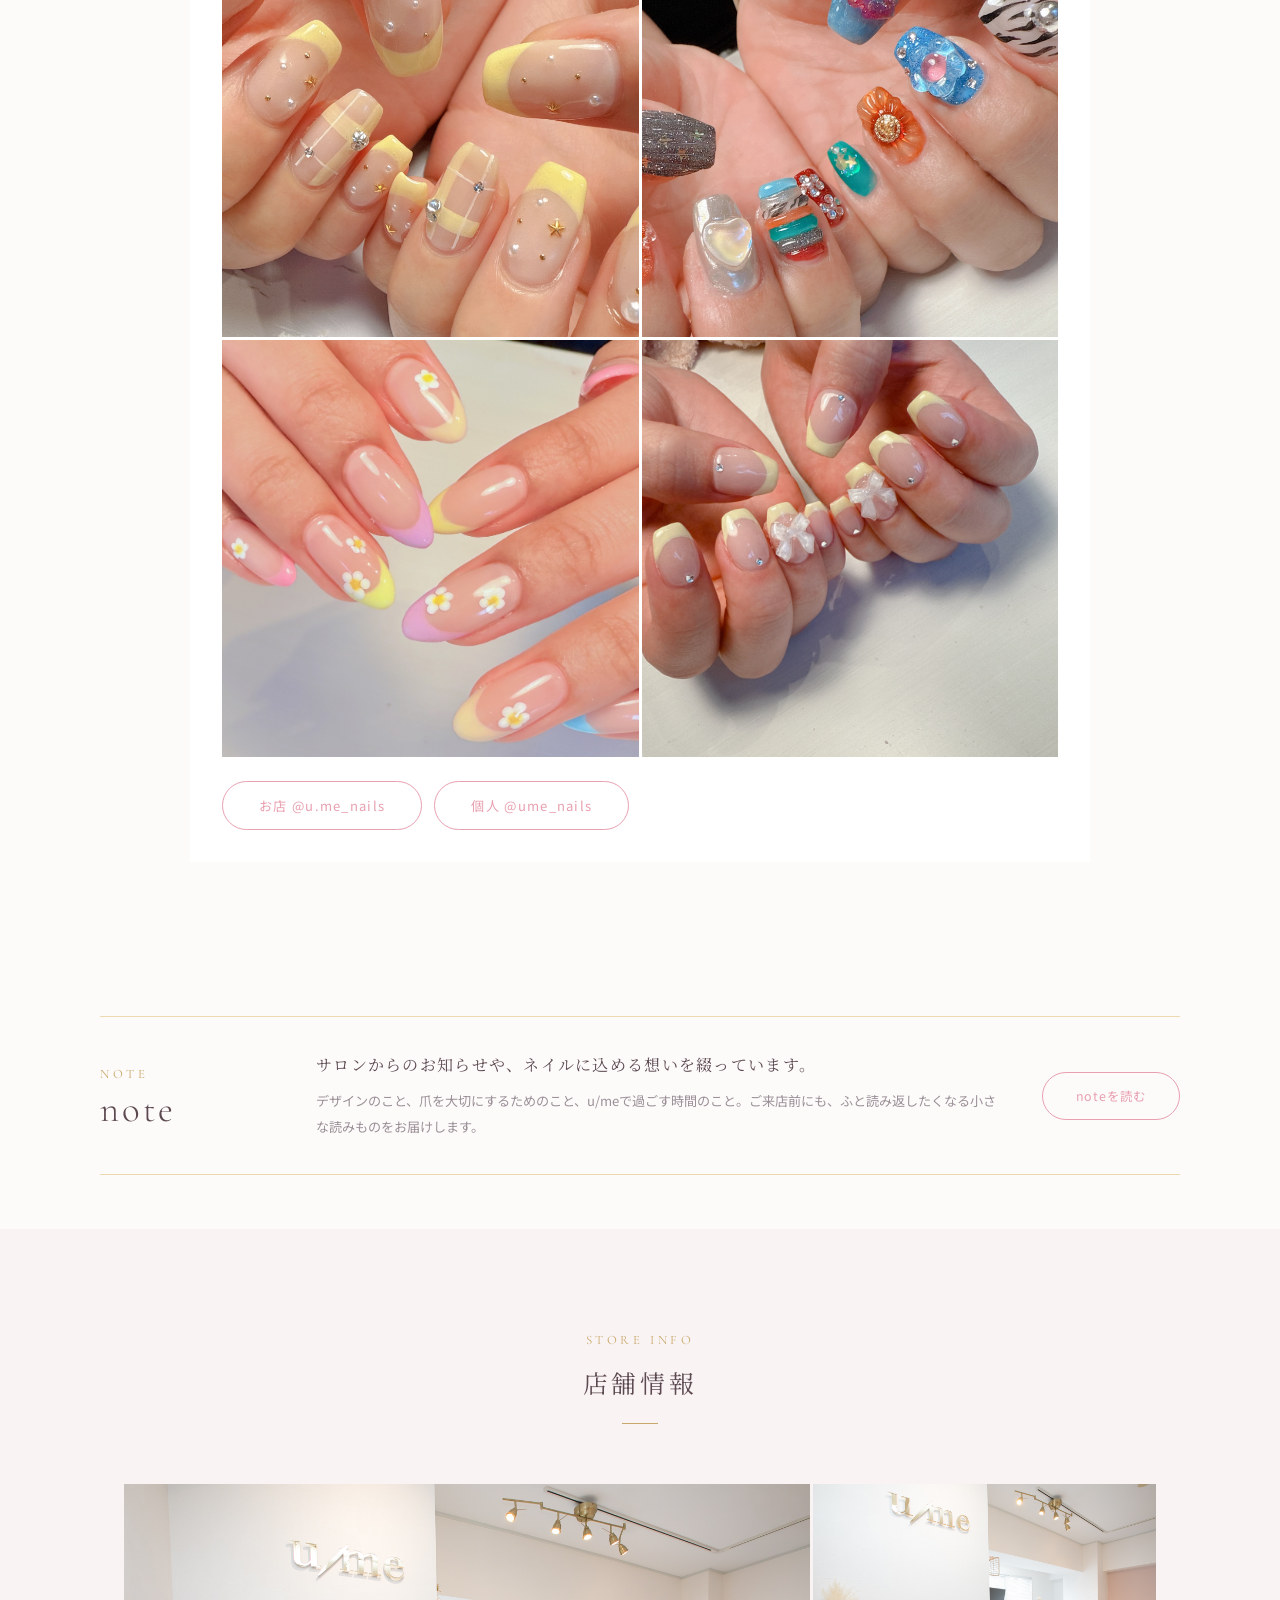
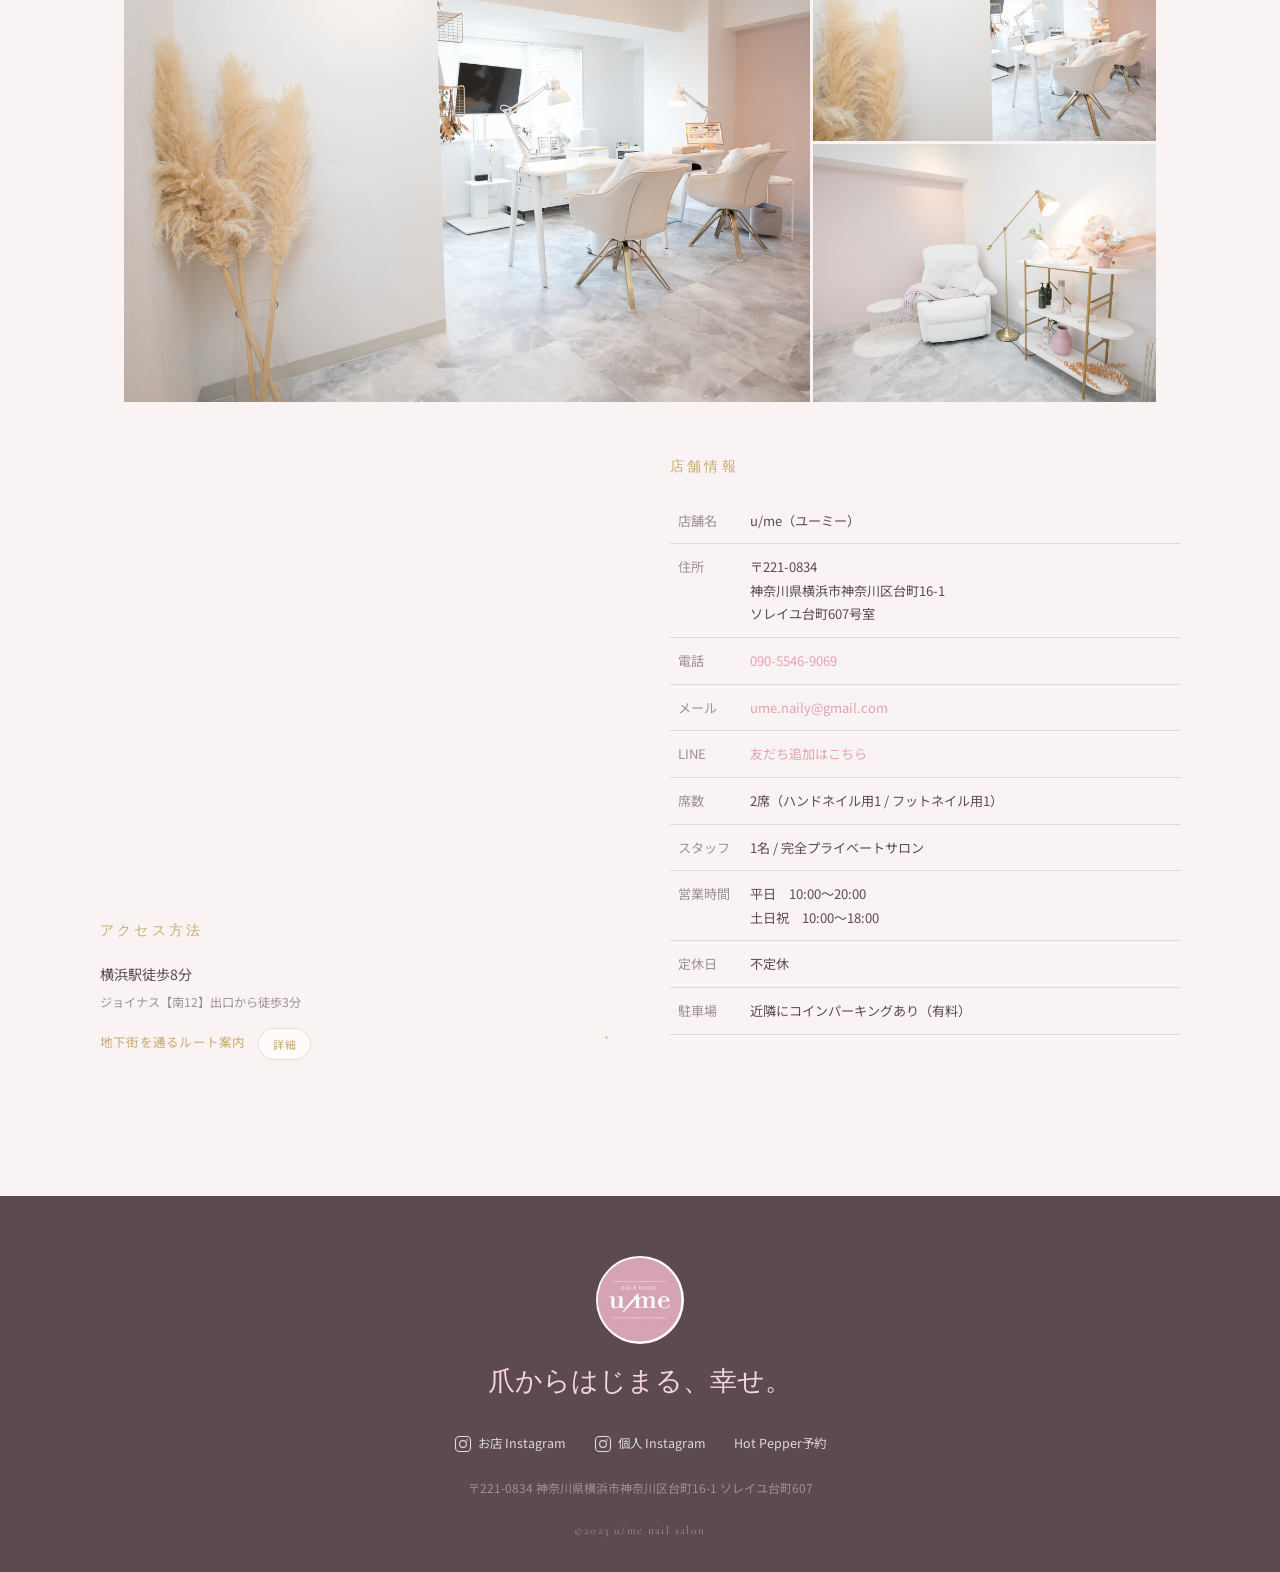
==== commit 5b5d106f: "修正版" ====
--- a/index.html
+++ b/index.html
@@ -144,9 +144,27 @@
         <div class="section-line"></div>
       </div>
       <div class="strength-specialties fade-in">
-        <article class="strength-specialty">
-          <div class="strength-specialty-image">
-            <img src="ネイル/IMG_1538.JPG" alt="立体ハートパーツのネイルデザイン" loading="lazy">
+        <article class="strength-specialty strength-specialty--showcase">
+          <div class="strength-specialty-image strength-specialty-image--slideshow" role="img" aria-label="3Dパーツ制作のネイルデザイン例が切り替わるギャラリー">
+            <span class="strength-specialty-slide strength-specialty-slide--filled" style="--slide-image: url('drive-download-20260629T032833Z-3-001/IMG_m001.JPG'); --slide-position: 50% 54%;">
+              <img src="drive-download-20260629T032833Z-3-001/IMG_m001.JPG" alt="" aria-hidden="true" loading="lazy">
+            </span>
+            <span class="strength-specialty-slide" style="--slide-image: url('drive-download-20260629T032833Z-3-001/IMG_m003.JPG'); --slide-position: 50% 52%;">
+              <img src="drive-download-20260629T032833Z-3-001/IMG_m003.JPG" alt="" aria-hidden="true" loading="lazy">
+            </span>
+            <span class="strength-specialty-slide strength-specialty-slide--filled" style="--slide-image: url('drive-download-20260629T032833Z-3-001/IMG_m004.JPG'); --slide-position: 50% 56%;">
+              <img src="drive-download-20260629T032833Z-3-001/IMG_m004.JPG" alt="" aria-hidden="true" loading="lazy">
+            </span>
+            <span class="strength-specialty-slide strength-specialty-slide--filled" style="--slide-image: url('drive-download-20260629T032833Z-3-001/IMG_m007.JPG'); --slide-position: 50% 55%;">
+              <img src="drive-download-20260629T032833Z-3-001/IMG_m007.JPG" alt="" aria-hidden="true" loading="lazy">
+            </span>
+            <span class="strength-specialty-sheen" aria-hidden="true"></span>
+            <span class="strength-specialty-dots" aria-hidden="true">
+              <span></span>
+              <span></span>
+              <span></span>
+              <span></span>
+            </span>
           </div>
           <div class="strength-specialty-body">
             <p class="strength-specialty-kicker">3D Parts</p>
@@ -154,9 +172,27 @@
             <p class="strength-specialty-text">ハート・リボン・立体モチーフなど、指先の主役になるパーツをご相談いただけます。キャラクターや色・世界観・モチーフなどでオーダー相談を承ります。</p>
           </div>
         </article>
-        <article class="strength-specialty">
-          <div class="strength-specialty-image">
-            <img src="ネイル/IMG_1547.JPG" alt="こだわりアートのネイルデザイン" loading="lazy">
+        <article class="strength-specialty strength-specialty--showcase">
+          <div class="strength-specialty-image strength-specialty-image--slideshow" role="img" aria-label="持ち込みオーダーアートのネイルデザイン例が切り替わるギャラリー">
+            <span class="strength-specialty-slide strength-specialty-slide--filled" style="--slide-image: url('drive-download-20260629T032833Z-3-001/IMG_m009.JPG'); --slide-position: 50% 74%;">
+              <img src="drive-download-20260629T032833Z-3-001/IMG_m009.JPG" alt="" aria-hidden="true" loading="lazy">
+            </span>
+            <span class="strength-specialty-slide" style="--slide-image: url('drive-download-20260629T032833Z-3-001/IMG_m012.JPG');">
+              <img src="drive-download-20260629T032833Z-3-001/IMG_m012.JPG" alt="" aria-hidden="true" loading="lazy">
+            </span>
+            <span class="strength-specialty-slide strength-specialty-slide--filled" style="--slide-image: url('drive-download-20260629T032833Z-3-001/IMG_m014.JPG'); --slide-position: 50% 58%;">
+              <img src="drive-download-20260629T032833Z-3-001/IMG_m014.JPG" alt="" aria-hidden="true" loading="lazy">
+            </span>
+            <span class="strength-specialty-slide" style="--slide-image: url('drive-download-20260629T032833Z-3-001/IMG_m016.JPG');">
+              <img src="drive-download-20260629T032833Z-3-001/IMG_m016.JPG" alt="" aria-hidden="true" loading="lazy">
+            </span>
+            <span class="strength-specialty-sheen" aria-hidden="true"></span>
+            <span class="strength-specialty-dots" aria-hidden="true">
+              <span></span>
+              <span></span>
+              <span></span>
+              <span></span>
+            </span>
           </div>
           <div class="strength-specialty-body">
             <p class="strength-specialty-kicker">Order Art</p>
@@ -222,18 +258,27 @@
         <div class="section-line"></div>
       </div>
       <div class="gallery-grid">
-        <div class="gallery-item fade-in"><img src="ネイル/IMG_1529.JPG" alt="ネイルデザイン" loading="lazy"></div>
         <div class="gallery-item fade-in"><img src="ネイル/IMG_1533.JPG" alt="ネイルデザイン" loading="lazy"></div>
         <div class="gallery-item fade-in"><img src="ネイル/IMG_1539.JPG" alt="ネイルデザイン" loading="lazy"></div>
         <div class="gallery-item fade-in"><img src="ネイル/IMG_1538.JPG" alt="ネイルデザイン" loading="lazy"></div>
         <div class="gallery-item fade-in"><img src="ネイル/IMG_1542.JPG" alt="ネイルデザイン" loading="lazy"></div>
-        <div class="gallery-item fade-in"><img src="ネイル/IMG_1543.JPG" alt="ネイルデザイン" loading="lazy"></div>
         <div class="gallery-item fade-in"><img src="ネイル/IMG_2605.JPG" alt="ネイルデザイン" loading="lazy"></div>
-        <div class="gallery-item fade-in"><img src="ネイル/IMG_2693.JPG" alt="ネイルデザイン" loading="lazy"></div>
         <div class="gallery-item fade-in"><img src="ネイル/IMG_0747.JPG" alt="ネイルデザイン" loading="lazy"></div>
         <div class="gallery-item fade-in"><img src="ネイル/IMG_1530.JPG" alt="ネイルデザイン" loading="lazy"></div>
         <div class="gallery-item fade-in"><img src="ネイル/IMG_1540.JPG" alt="ネイルデザイン" loading="lazy"></div>
         <div class="gallery-item fade-in"><img src="ネイル/IMG_1407.JPG" alt="ネイルデザイン" loading="lazy"></div>
+        <div class="gallery-item fade-in"><img src="drive-download-20260629T032833Z-3-001/IMG_m017.JPG" alt="ネイルデザイン" loading="lazy"></div>
+        <div class="gallery-item fade-in"><img src="drive-download-20260629T032833Z-3-001/IMG_m024.JPG" alt="ネイルデザイン" loading="lazy"></div>
+        <div class="gallery-item fade-in"><img src="drive-download-20260629T032833Z-3-001/IMG_m025.JPG" alt="ネイルデザイン" loading="lazy"></div>
+        <div class="gallery-item fade-in"><img src="drive-download-20260629T032833Z-3-001/IMG_m027.JPG" alt="ネイルデザイン" loading="lazy"></div>
+        <div class="gallery-item fade-in"><img src="drive-download-20260629T032833Z-3-001/IMG_m029.JPG" alt="ネイルデザイン" loading="lazy"></div>
+        <div class="gallery-item fade-in"><img src="drive-download-20260629T032833Z-3-001/IMG_m030.JPG" alt="ネイルデザイン" loading="lazy"></div>
+        <div class="gallery-item fade-in"><img src="drive-download-20260629T032833Z-3-001/IMG_m031.JPG" alt="ネイルデザイン" loading="lazy"></div>
+        <div class="gallery-item fade-in"><img src="drive-download-20260629T032833Z-3-001/IMG_m032.JPG" alt="ネイルデザイン" loading="lazy"></div>
+        <div class="gallery-item fade-in"><img src="drive-download-20260629T032833Z-3-001/IMG_m034.JPG" alt="ネイルデザイン" loading="lazy"></div>
+        <div class="gallery-item fade-in"><img src="drive-download-20260629T032833Z-3-001/IMG_m035.JPG" alt="ネイルデザイン" loading="lazy"></div>
+        <div class="gallery-item fade-in"><img src="drive-download-20260629T032833Z-3-001/IMG_m036.JPG" alt="ネイルデザイン" loading="lazy"></div>
+        <div class="gallery-item fade-in"><img src="drive-download-20260629T032833Z-3-001/IMG_m39.JPG" alt="ネイルデザイン" loading="lazy"></div>
       </div>
     </section>
 
--- a/css/style.css
+++ b/css/style.css
@@ -452,11 +452,18 @@
 }
 
 .mv-tagline {
-  font-family: var(--font-script);
-  font-size: clamp(3rem, 6.8vw, 5.8rem);
-  line-height: 1.2;
-  letter-spacing: 0.04em;
-  text-shadow: 0 4px 0 rgba(98,90,94,0.34), 0 8px 28px rgba(45,35,40,0.5), 0 1px 8px rgba(45,35,40,0.42);
+  font-family: var(--font-sans);
+  font-size: clamp(2.7rem, 6vw, 5.1rem);
+  font-weight: 900;
+  line-height: 1.22;
+  letter-spacing: 0.02em;
+  color: var(--white);
+  text-shadow:
+    3px 1px 2px rgba(58,61,66,0.9),
+    8px 2px 8px rgba(58,61,66,0.72),
+    16px 4px 18px rgba(32,35,39,0.36),
+    28px 6px 34px rgba(32,35,39,0.24),
+    42px 8px 60px rgba(32,35,39,0.14);
   margin-bottom: 16px;
   animation: mvFadeUp 1.2s ease 0.3s both;
 }
@@ -464,21 +471,32 @@
   display: none;
 }
 .mv-name {
-  font-family: var(--font-en);
-  font-size: clamp(1.28rem, 2.9vw, 2rem);
-  font-weight: 300;
-  letter-spacing: 0.38em;
+  font-family: var(--font-sans);
+  font-size: clamp(1.2rem, 2.4vw, 1.72rem);
+  font-weight: 800;
+  letter-spacing: 0.08em;
   margin-bottom: 8px;
-  text-shadow: 0 2px 0 rgba(98,90,94,0.46), 0 5px 16px rgba(45,35,40,0.5);
+  text-shadow:
+    3px 1px 2px rgba(58,61,66,0.86),
+    7px 2px 7px rgba(58,61,66,0.64),
+    14px 4px 16px rgba(32,35,39,0.28),
+    24px 5px 28px rgba(32,35,39,0.17),
+    34px 7px 42px rgba(32,35,39,0.09);
   animation: mvFadeUp 1.2s ease 0.6s both;
 }
 .mv-sub {
-  font-family: var(--font-en);
-  font-size: clamp(0.92rem, 1.75vw, 1.12rem);
-  font-weight: 300;
-  letter-spacing: 0.24em;
-  opacity: 0.96;
-  text-shadow: 0 2px 0 rgba(98,90,94,0.46), 0 5px 16px rgba(45,35,40,0.5);
+  font-family: var(--font-sans);
+  font-size: clamp(0.88rem, 1.55vw, 1rem);
+  font-weight: 700;
+  letter-spacing: 0.04em;
+  opacity: 1;
+  color: var(--white);
+  text-shadow:
+    2px 1px 2px rgba(58,61,66,0.78),
+    6px 2px 7px rgba(58,61,66,0.56),
+    12px 4px 14px rgba(32,35,39,0.22),
+    20px 5px 24px rgba(32,35,39,0.14),
+    28px 7px 36px rgba(32,35,39,0.08);
   animation: mvFadeUp 1.2s ease 0.9s both;
 }
 
@@ -1074,6 +1092,26 @@
   overflow: hidden;
 }
 
+.strength-specialty--showcase {
+  position: relative;
+  background:
+    linear-gradient(180deg, rgba(255,255,255,0.98) 0%, rgba(250,246,244,0.98) 100%);
+  box-shadow:
+    0 20px 44px rgba(92,74,80,0.1),
+    0 0 0 1px rgba(214,184,161,0.22);
+}
+
+.strength-specialty--showcase::before {
+  content: "";
+  position: absolute;
+  inset: 0;
+  background:
+    linear-gradient(135deg, rgba(255,255,255,0.28) 0%, transparent 44%),
+    radial-gradient(circle at top right, rgba(212,163,115,0.18), transparent 30%);
+  pointer-events: none;
+  z-index: 0;
+}
+
 .strength-specialty-image {
   position: relative;
   overflow: hidden;
@@ -1084,6 +1122,149 @@
   aspect-ratio: 4 / 3;
   object-fit: cover;
 }
+
+.strength-specialty-image--slideshow {
+  aspect-ratio: 4 / 3;
+  display: grid;
+  place-items: center;
+  box-shadow:
+    0 22px 48px rgba(92,74,80,0.16),
+    inset 0 0 0 1px rgba(255,255,255,0.34);
+  background:
+    radial-gradient(circle at top right, rgba(212,163,115,0.16), transparent 42%),
+    linear-gradient(135deg, #f4e7e2 0%, #f8f3f1 100%);
+  isolation: isolate;
+  animation: specialtyStageFloat 8s ease-in-out infinite;
+  transform-origin: center;
+}
+
+.strength-specialty--showcase .strength-specialty-image--slideshow::before {
+  content: "";
+  position: absolute;
+  inset: -16%;
+  background:
+    radial-gradient(circle at center, rgba(255,255,255,0.42) 0%, rgba(255,255,255,0.08) 36%, rgba(255,255,255,0) 62%),
+    radial-gradient(circle at top, rgba(212,163,115,0.24) 0%, rgba(212,163,115,0) 58%);
+  filter: blur(20px);
+  opacity: 0.8;
+  animation: specialtyHaloPulse 8s ease-in-out infinite;
+  z-index: 0;
+  pointer-events: none;
+}
+
+.strength-specialty-image--slideshow::after {
+  content: "";
+  position: absolute;
+  inset: 0;
+  background: linear-gradient(180deg, rgba(255,255,255,0.06) 0%, rgba(74,54,58,0.1) 100%);
+  z-index: 4;
+  pointer-events: none;
+}
+
+.strength-specialty-slide {
+  position: absolute;
+  inset: 0;
+  display: block;
+  opacity: 0;
+  --specialty-cycle: 32s;
+  --slide-delay: 0s;
+  animation: specialtySlideshow var(--specialty-cycle) ease-in-out infinite both;
+  animation-delay: var(--slide-delay);
+  will-change: opacity;
+  z-index: 1;
+}
+
+.strength-specialty-slide::before {
+  content: "";
+  position: absolute;
+  inset: -8%;
+  background-image: var(--slide-image);
+  background-position: center;
+  background-size: cover;
+  filter: blur(18px) saturate(1.08);
+  transform: scale(1.08);
+}
+
+.strength-specialty-slide::after {
+  content: "";
+  position: absolute;
+  inset: -6%;
+  background:
+    radial-gradient(circle at center,
+      rgba(255,255,255,0.88) 0%,
+      rgba(255,255,255,0.42) 18%,
+      rgba(255,255,255,0.14) 34%,
+      rgba(255,255,255,0) 58%);
+  opacity: 0;
+  transform: scale(0.88);
+  animation: specialtyCenterGlow var(--specialty-cycle) ease-in-out infinite both;
+  animation-delay: var(--slide-delay);
+  z-index: 2;
+  pointer-events: none;
+}
+
+.strength-specialty-slide img {
+  position: absolute;
+  inset: 0;
+  width: 100%;
+  height: 100%;
+  aspect-ratio: auto;
+  object-fit: contain;
+  object-position: var(--slide-position, center);
+  filter: saturate(1.03) contrast(1.02) drop-shadow(0 10px 24px rgba(92,74,80,0.12));
+  animation: specialtyImageFloat var(--specialty-cycle) ease-in-out infinite both;
+  animation-delay: var(--slide-delay);
+  will-change: transform, opacity;
+  z-index: 1;
+}
+
+.strength-specialty-slide--filled img {
+  object-fit: cover;
+}
+
+.strength-specialty-slide:nth-child(1) {
+  --slide-delay: 0s;
+}
+
+.strength-specialty-slide:nth-child(2) {
+  --slide-delay: 8s;
+}
+
+.strength-specialty-slide:nth-child(3) {
+  --slide-delay: 16s;
+}
+
+.strength-specialty-slide:nth-child(4) {
+  --slide-delay: 24s;
+}
+
+.strength-specialty-sheen {
+  display: none;
+}
+
+.strength-specialty-dots {
+  position: absolute;
+  right: 16px;
+  bottom: 14px;
+  display: inline-flex;
+  gap: 6px;
+  z-index: 6;
+}
+
+.strength-specialty-dots span {
+  width: 6px;
+  height: 6px;
+  border-radius: 999px;
+  background: rgba(255,255,255,0.82);
+  box-shadow: 0 0 0 1px rgba(102,77,82,0.12);
+  opacity: 0.32;
+  animation: specialtyDot 32s steps(1, end) infinite;
+}
+
+.strength-specialty-dots span:nth-child(1) { animation-delay: 0s; }
+.strength-specialty-dots span:nth-child(2) { animation-delay: 8s; }
+.strength-specialty-dots span:nth-child(3) { animation-delay: 16s; }
+.strength-specialty-dots span:nth-child(4) { animation-delay: 24s; }
 
 .strength-specialty-body {
   padding: 24px 22px 26px;
@@ -1112,6 +1293,117 @@
   font-size: 0.82rem;
   line-height: 1.9;
   color: var(--gray);
+}
+
+@keyframes specialtySlideshow {
+  0% {
+    opacity: 0;
+  }
+  6%,
+  22% {
+    opacity: 1;
+  }
+  30%,
+  100% {
+    opacity: 0;
+  }
+}
+
+@keyframes specialtyImageFloat {
+  0% {
+    transform: scale(1.035);
+  }
+  22% {
+    transform: scale(1);
+  }
+  30%,
+  100% {
+    transform: scale(0.992);
+  }
+}
+
+@keyframes specialtyStageFloat {
+  0%,
+  100% {
+    transform: translateY(0) scale(1);
+    box-shadow:
+      0 22px 48px rgba(92,74,80,0.16),
+      inset 0 0 0 1px rgba(255,255,255,0.34);
+  }
+  50% {
+    transform: translateY(-6px) scale(1.01);
+    box-shadow:
+      0 30px 68px rgba(92,74,80,0.2),
+      0 0 34px rgba(212,163,115,0.14),
+      inset 0 0 0 1px rgba(255,255,255,0.5);
+  }
+}
+
+@keyframes specialtyHaloPulse {
+  0%,
+  100% {
+    opacity: 0.62;
+    transform: scale(0.94);
+  }
+  50% {
+    opacity: 0.98;
+    transform: scale(1.06);
+  }
+}
+
+@keyframes specialtyCenterGlow {
+  0%,
+  4% {
+    opacity: 0;
+    transform: scale(0.88);
+  }
+  12% {
+    opacity: 0.18;
+    transform: scale(0.96);
+  }
+  22% {
+    opacity: 0.1;
+    transform: scale(1.02);
+  }
+  30%,
+  100% {
+    opacity: 0;
+    transform: scale(1.08);
+  }
+}
+
+@keyframes specialtyDot {
+  0%,
+  24.9% {
+    opacity: 1;
+    transform: scale(1.15);
+  }
+  25%,
+  100% {
+    opacity: 0.32;
+    transform: scale(1);
+  }
+}
+
+@media (prefers-reduced-motion: reduce) {
+  .strength-specialty-image--slideshow,
+  .strength-specialty--showcase .strength-specialty-image--slideshow::before,
+  .strength-specialty-slide,
+  .strength-specialty-slide::after,
+  .strength-specialty-slide img,
+  .strength-specialty-dots span,
+  .strength-specialty-sheen {
+    animation: none;
+  }
+
+  .strength-specialty-slide {
+    opacity: 0;
+    transform: none;
+  }
+
+  .strength-specialty-slide:first-child {
+    opacity: 1;
+  }
 }
 
 /* ========================================
@@ -1866,27 +2158,42 @@
   }
   .mv-content { padding: 0 18px; }
   .mv-tagline {
-    font-size: 2.05rem;
-    letter-spacing: 0.06em;
-    line-height: 1.25;
+    font-size: 1.98rem;
+    letter-spacing: 0.015em;
+    line-height: 1.2;
     margin-bottom: 12px;
-    text-shadow: 0 3px 0 rgba(98,90,94,0.42), 0 7px 24px rgba(45,35,40,0.62), 0 1px 8px rgba(45,35,40,0.46);
+    text-shadow:
+      3px 1px 2px rgba(58,61,66,0.9),
+      6px 2px 7px rgba(58,61,66,0.72),
+      12px 4px 15px rgba(32,35,39,0.34),
+      20px 5px 26px rgba(32,35,39,0.22),
+      30px 7px 40px rgba(32,35,39,0.12);
   }
   .mv-tagline-break {
     display: block;
   }
   .mv-name {
-    font-size: 1.12rem;
-    letter-spacing: 0.2em;
+    font-size: 1rem;
+    letter-spacing: 0.05em;
     margin-bottom: 6px;
-    text-shadow: 0 2px 0 rgba(98,90,94,0.5), 0 5px 16px rgba(45,35,40,0.58);
+    text-shadow:
+      3px 1px 2px rgba(58,61,66,0.84),
+      6px 2px 7px rgba(58,61,66,0.6),
+      11px 4px 13px rgba(32,35,39,0.24),
+      18px 5px 20px rgba(32,35,39,0.14),
+      25px 7px 30px rgba(32,35,39,0.08);
   }
   .mv-sub {
-    font-size: 0.84rem;
-    letter-spacing: 0.08em;
+    font-size: 0.8rem;
+    letter-spacing: 0.02em;
     line-height: 1.7;
     opacity: 1;
-    text-shadow: 0 2px 0 rgba(98,90,94,0.5), 0 5px 16px rgba(45,35,40,0.58);
+    text-shadow:
+      2px 1px 2px rgba(58,61,66,0.76),
+      5px 2px 6px rgba(58,61,66,0.54),
+      9px 4px 10px rgba(32,35,39,0.2),
+      14px 5px 16px rgba(32,35,39,0.12),
+      20px 6px 24px rgba(32,35,39,0.07);
   }
   .mv-scroll { display: none; }
 
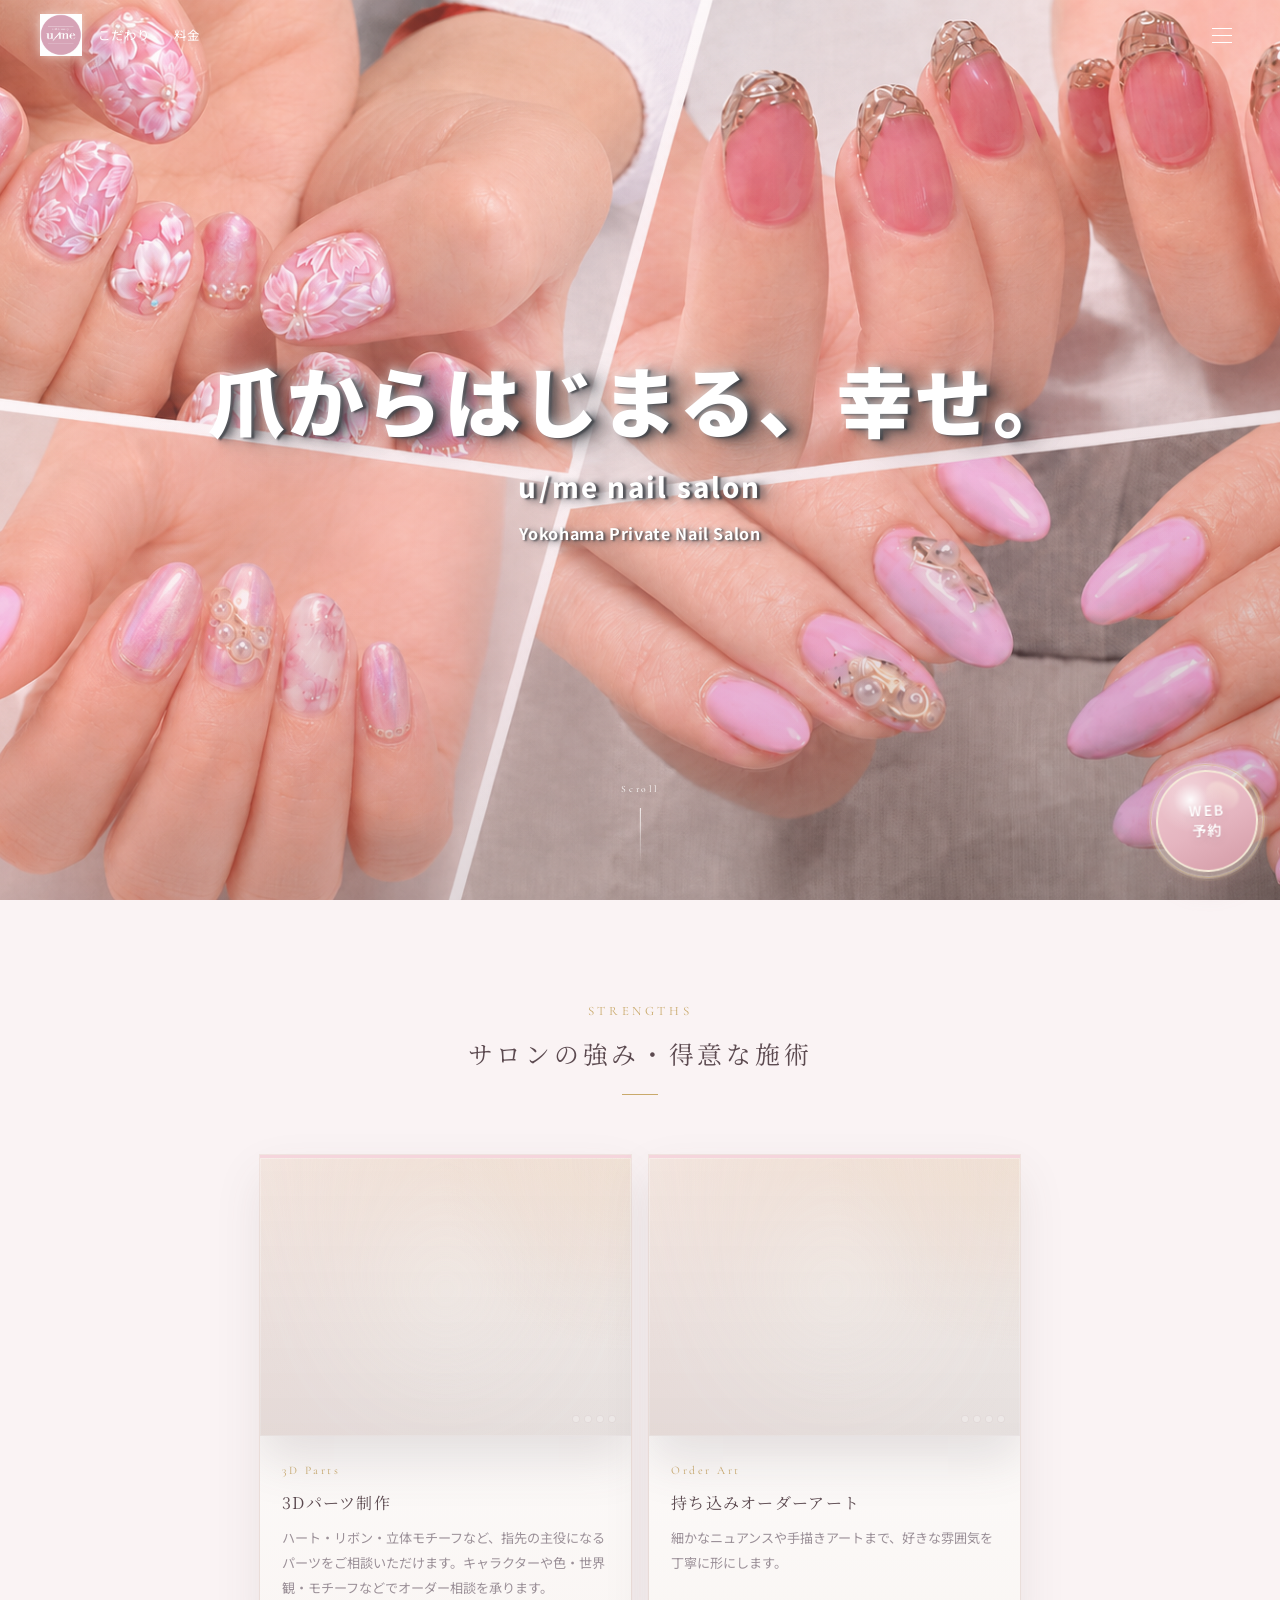
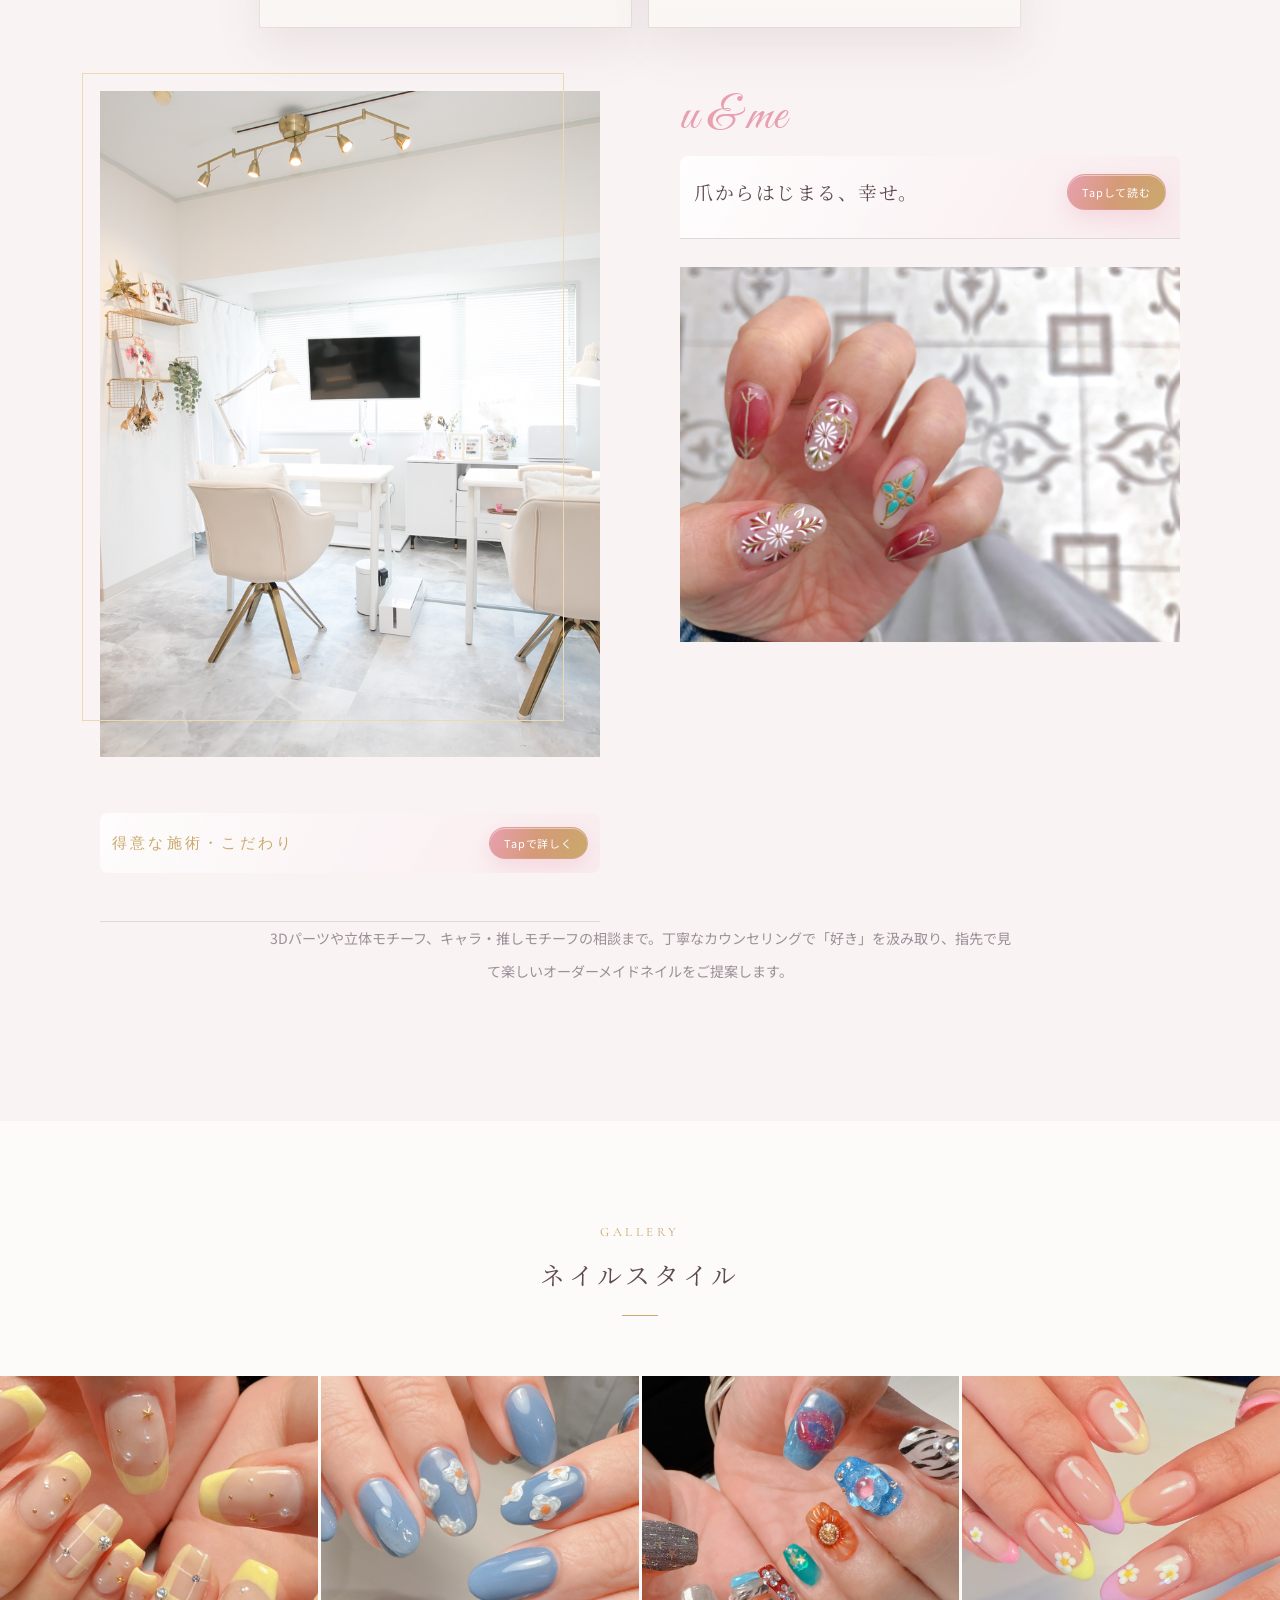
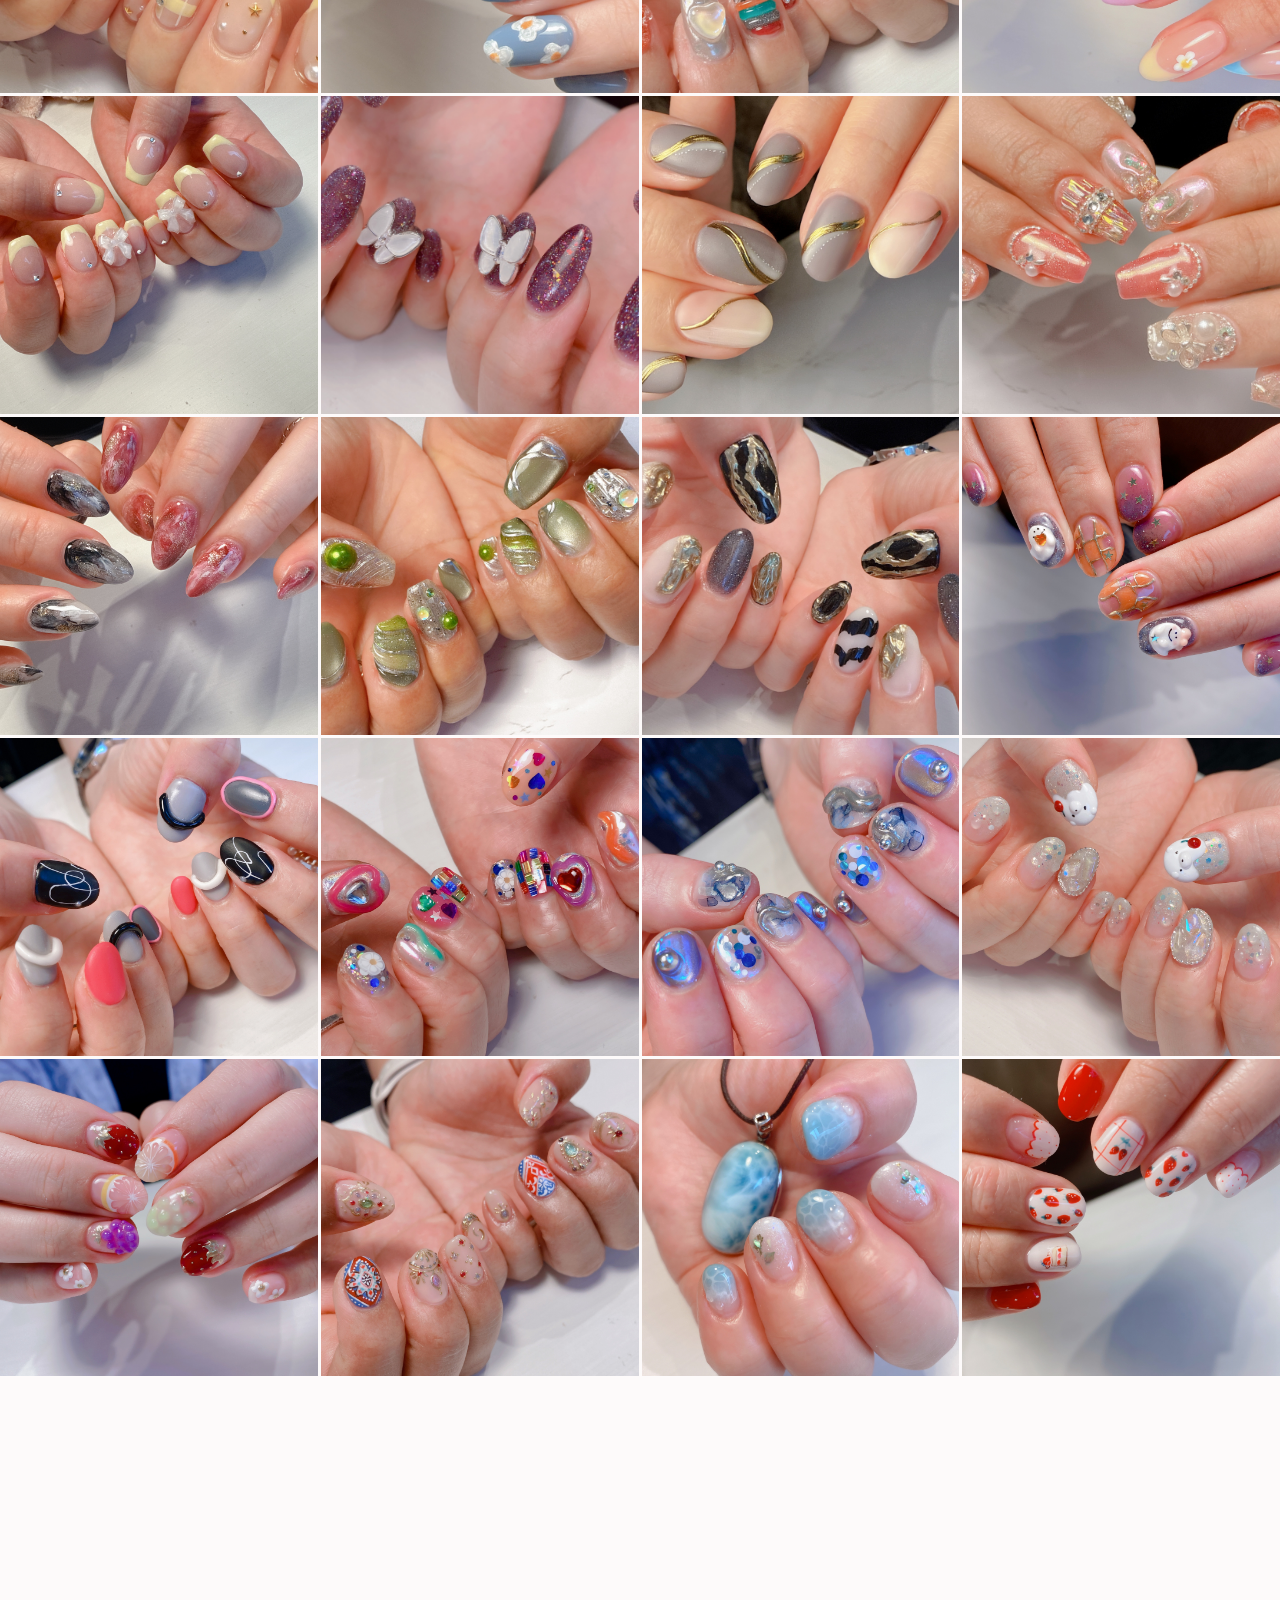
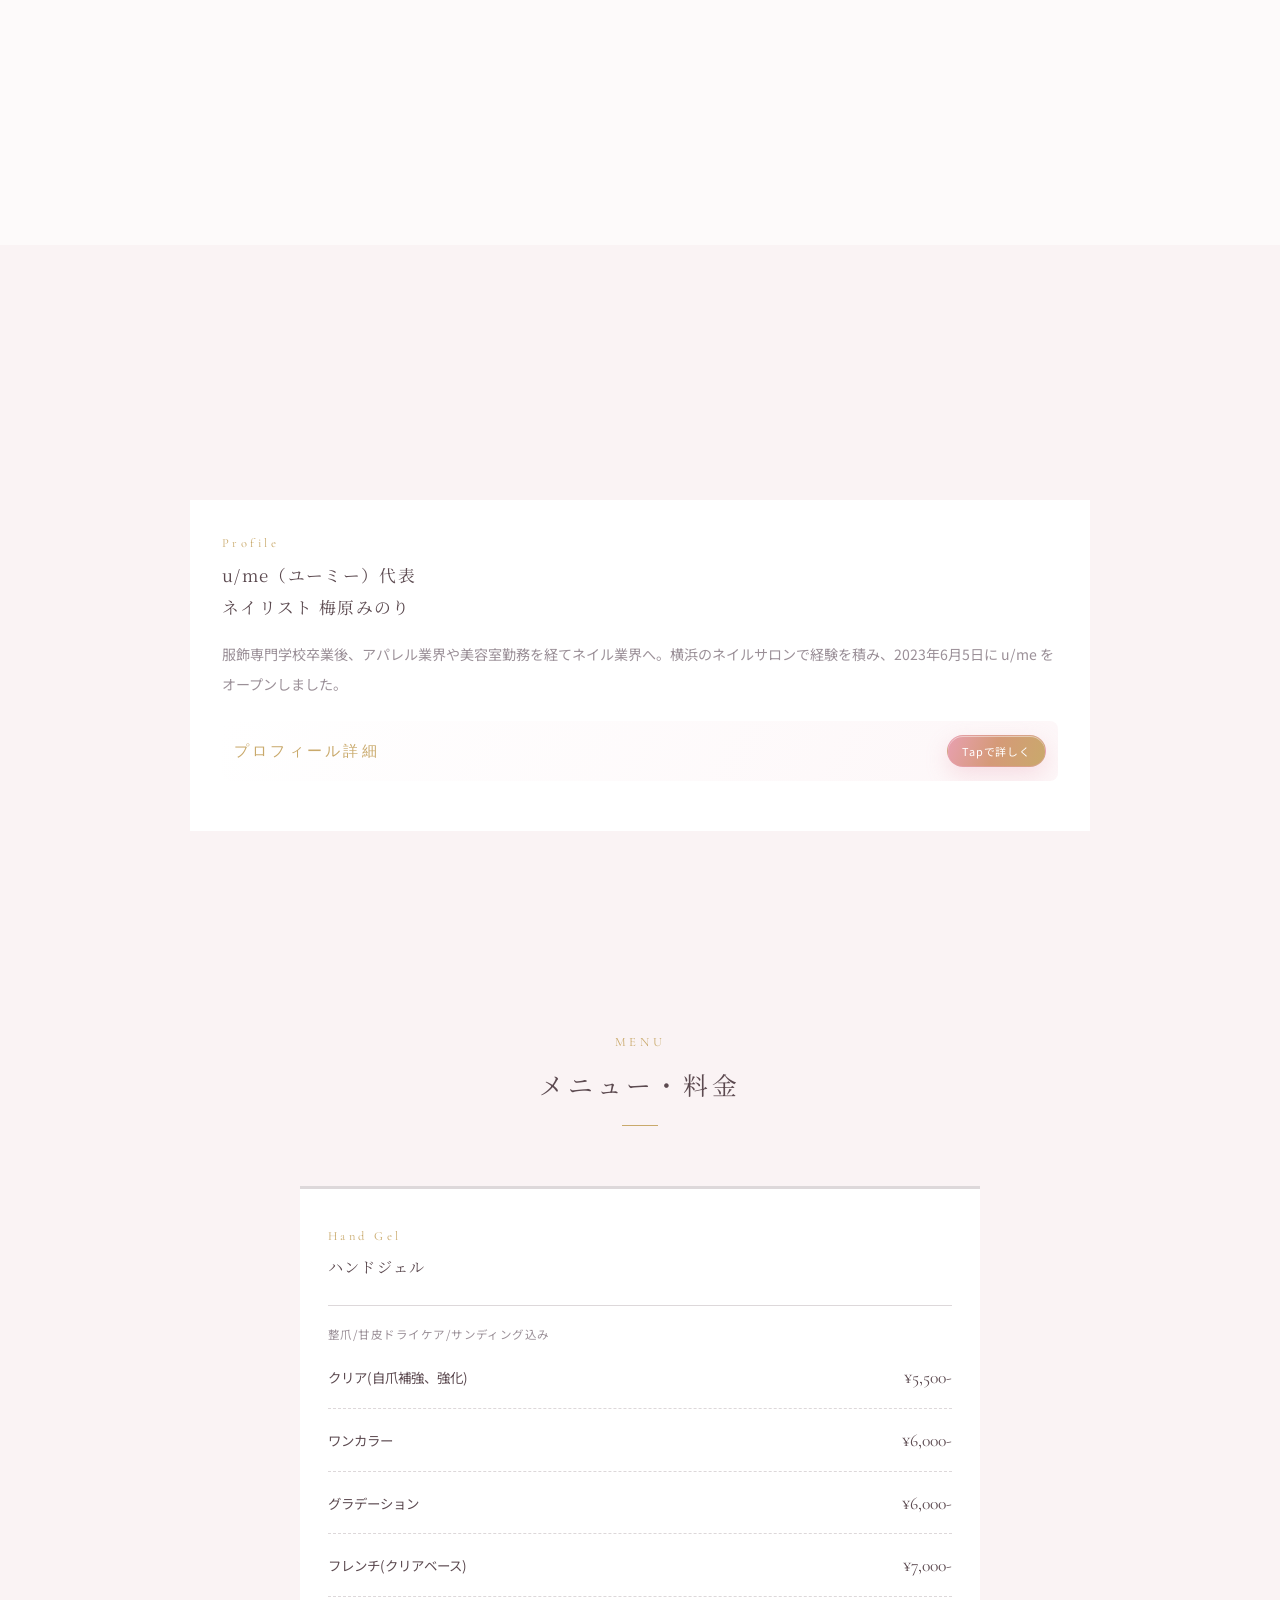
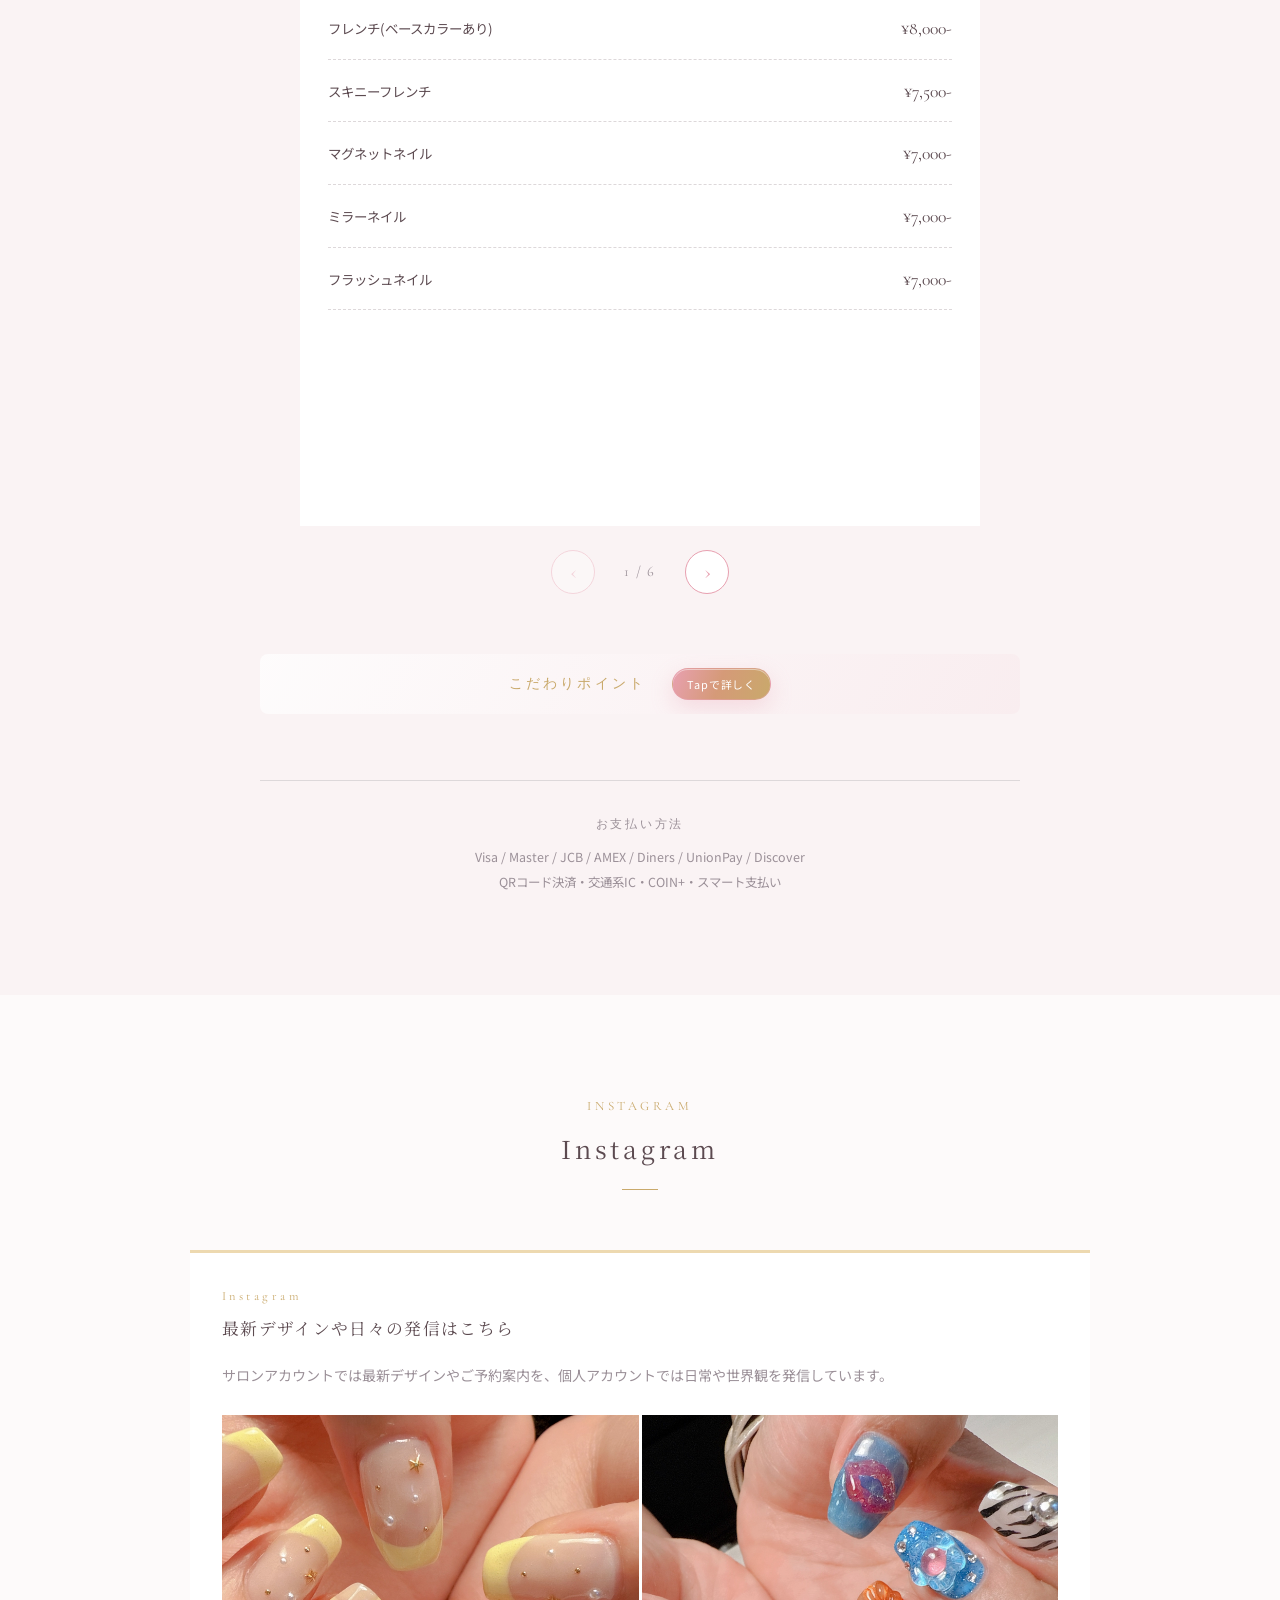
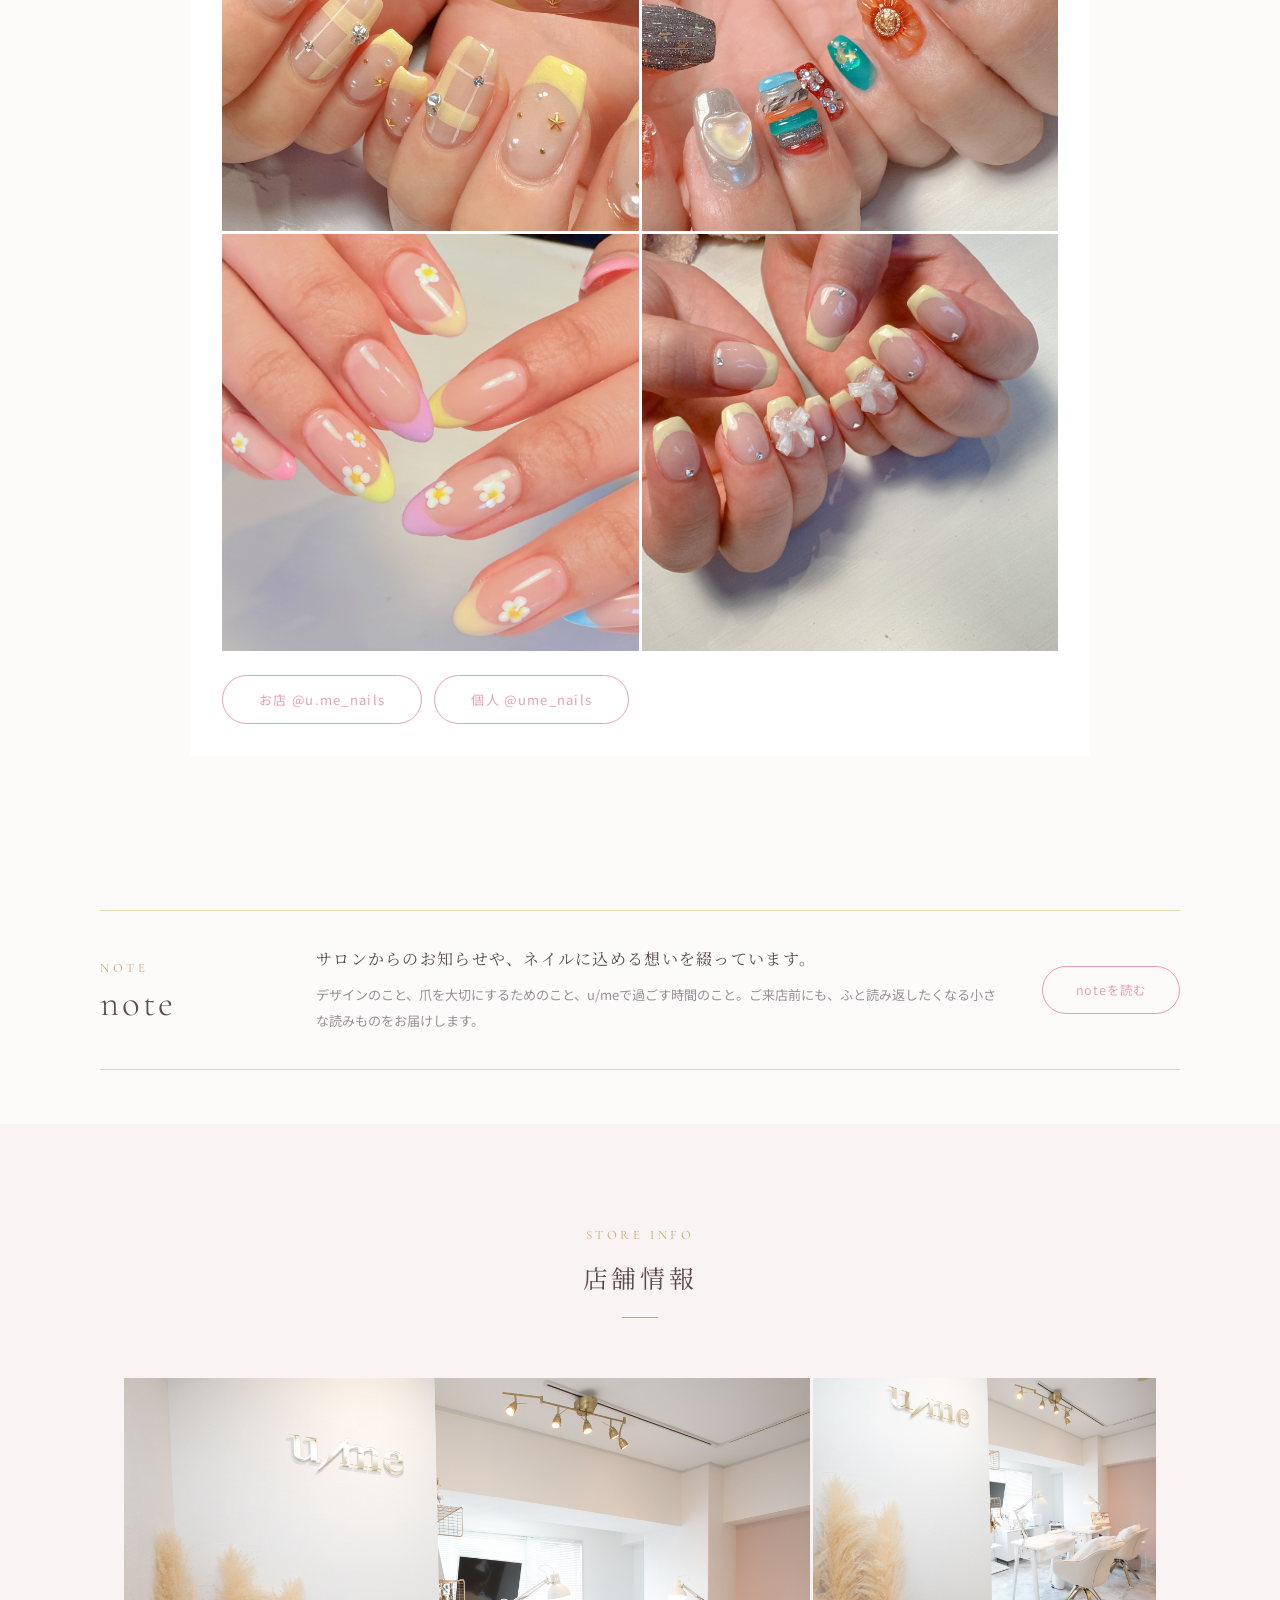
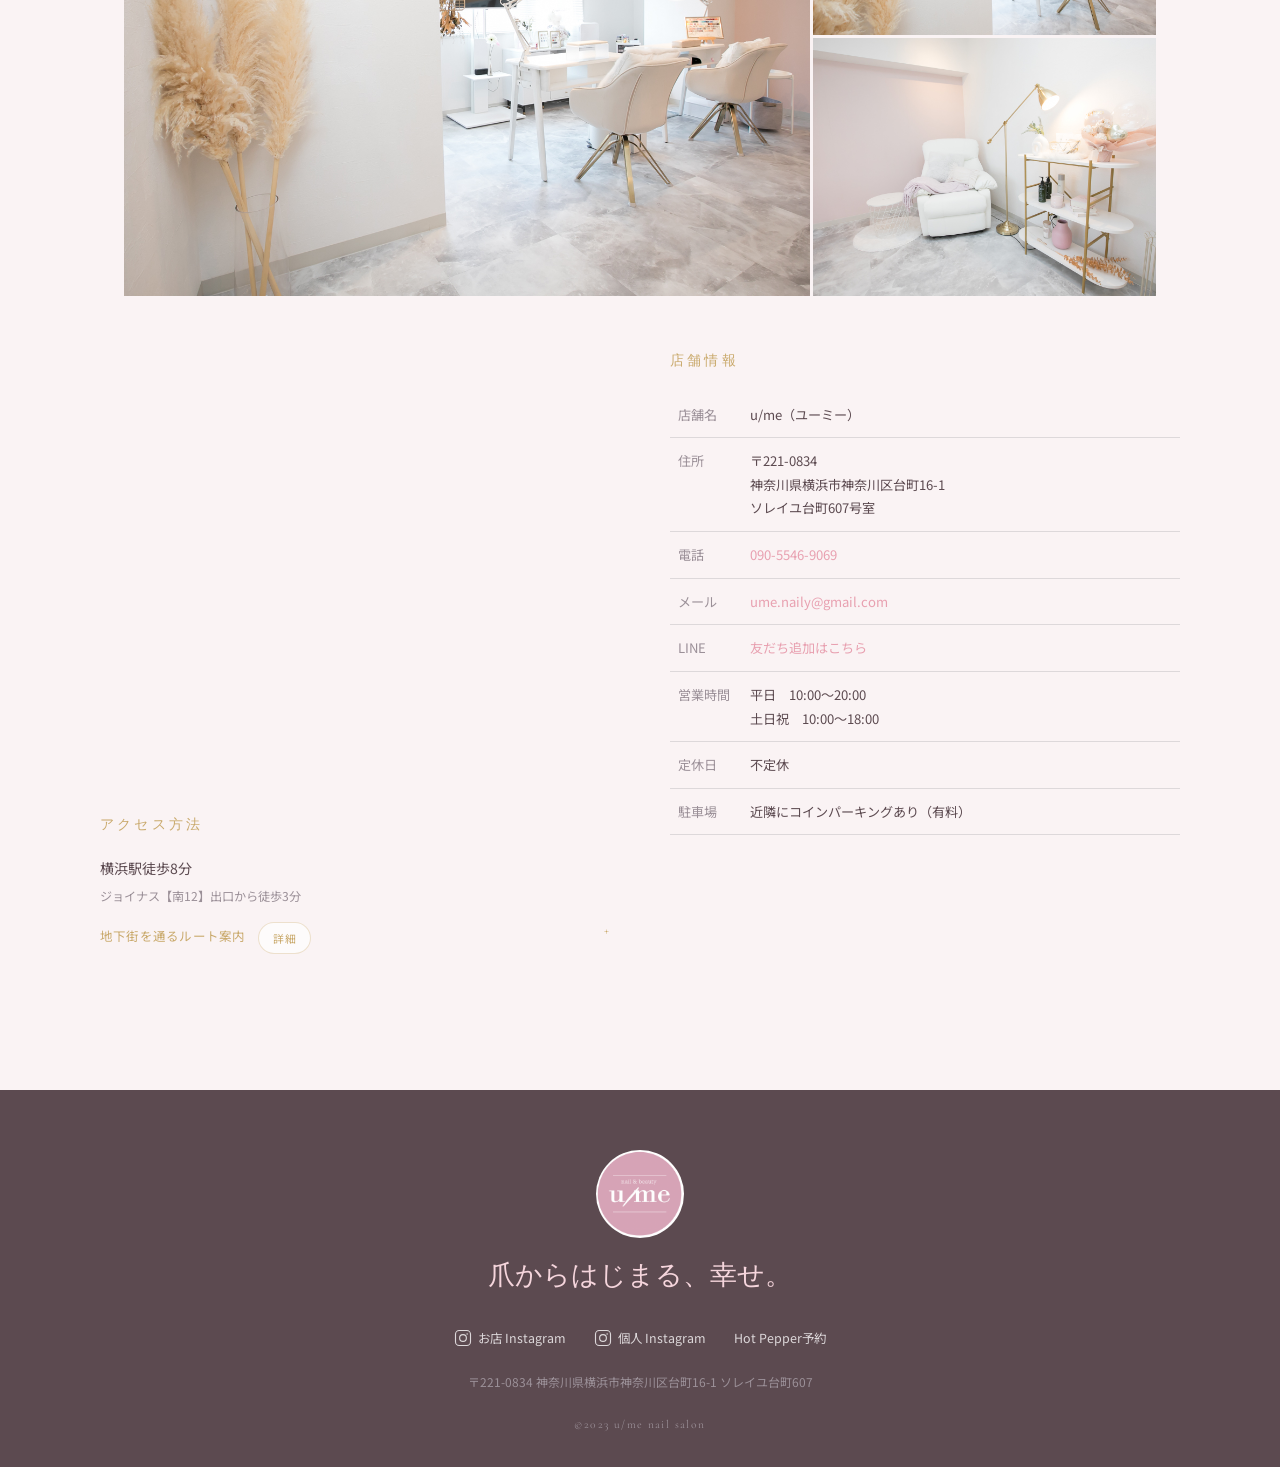
==== commit 602b65bf: "Update first view and profile details" ====
--- a/index.html
+++ b/index.html
@@ -24,7 +24,7 @@
           <img src="rogo.PNG" alt="u/me ユーミー">
         </a>
         <nav class="header-nav" aria-label="主要ページ">
-          <a href="#strengths">強み</a>
+          <a href="#strengths">こだわり</a>
           <a href="#menu">料金</a>
         </nav>
       </div>
@@ -291,9 +291,6 @@
       </div>
       <div class="profile-section-inner">
         <div class="profile-panel fade-in">
-          <div class="profile-panel-image">
-            <img src="内装/line_oa_chat_240202_210448.JPG" alt="ネイリスト 梅原みのり">
-          </div>
           <div class="profile-panel-body">
             <p class="menu-card-en">Profile</p>
             <h3 class="profile-panel-title">u/me（ユーミー）代表<br>ネイリスト 梅原みのり</h3>
@@ -717,14 +714,6 @@
                 <td><a href="https://lin.ee/vrh5AEh" target="_blank" rel="noopener">友だち追加はこちら</a></td>
               </tr>
               <tr>
-                <th>席数</th>
-                <td>2席（ハンドネイル用1 / フットネイル用1）</td>
-              </tr>
-              <tr>
-                <th>スタッフ</th>
-                <td>1名 / 完全プライベートサロン</td>
-              </tr>
-              <tr>
                 <th>営業時間</th>
                 <td>平日　10:00〜20:00<br>土日祝　10:00〜18:00</td>
               </tr>
--- a/css/style.css
+++ b/css/style.css
@@ -430,12 +430,12 @@
   position: absolute;
   inset: 0;
   background:
-    radial-gradient(ellipse at center, rgba(50,38,43,0.36) 0%, rgba(50,38,43,0.22) 34%, rgba(50,38,43,0) 66%),
+    radial-gradient(ellipse at center, rgba(255,255,255,0.22) 0%, rgba(245,213,220,0.16) 34%, rgba(255,255,255,0) 66%),
     linear-gradient(
       160deg,
-      rgba(92,74,80,0.18) 0%,
-      rgba(92,74,80,0.42) 50%,
-      rgba(92,74,80,0.68) 100%
+      rgba(255,250,251,0.16) 0%,
+      rgba(232,160,176,0.16) 52%,
+      rgba(92,74,80,0.32) 100%
     );
 }
 
@@ -459,11 +459,14 @@
   letter-spacing: 0.02em;
   color: var(--white);
   text-shadow:
+    -2px -6px 10px rgba(255,255,255,0.32),
+    0 -2px 4px rgba(255,255,255,0.24),
     3px 1px 2px rgba(58,61,66,0.9),
     8px 2px 8px rgba(58,61,66,0.72),
     16px 4px 18px rgba(32,35,39,0.36),
-    28px 6px 34px rgba(32,35,39,0.24),
-    42px 8px 60px rgba(32,35,39,0.14);
+    32px 6px 38px rgba(32,35,39,0.26),
+    52px 8px 72px rgba(32,35,39,0.16),
+    72px 10px 96px rgba(32,35,39,0.08);
   margin-bottom: 16px;
   animation: mvFadeUp 1.2s ease 0.3s both;
 }
@@ -477,11 +480,13 @@
   letter-spacing: 0.08em;
   margin-bottom: 8px;
   text-shadow:
+    -1px -4px 8px rgba(255,255,255,0.24),
     3px 1px 2px rgba(58,61,66,0.86),
     7px 2px 7px rgba(58,61,66,0.64),
     14px 4px 16px rgba(32,35,39,0.28),
-    24px 5px 28px rgba(32,35,39,0.17),
-    34px 7px 42px rgba(32,35,39,0.09);
+    28px 5px 30px rgba(32,35,39,0.18),
+    42px 7px 48px rgba(32,35,39,0.1),
+    56px 9px 64px rgba(32,35,39,0.05);
   animation: mvFadeUp 1.2s ease 0.6s both;
 }
 .mv-sub {
@@ -492,11 +497,13 @@
   opacity: 1;
   color: var(--white);
   text-shadow:
+    -1px -3px 6px rgba(255,255,255,0.18),
     2px 1px 2px rgba(58,61,66,0.78),
     6px 2px 7px rgba(58,61,66,0.56),
     12px 4px 14px rgba(32,35,39,0.22),
-    20px 5px 24px rgba(32,35,39,0.14),
-    28px 7px 36px rgba(32,35,39,0.08);
+    24px 5px 26px rgba(32,35,39,0.15),
+    36px 7px 40px rgba(32,35,39,0.08),
+    48px 8px 52px rgba(32,35,39,0.04);
   animation: mvFadeUp 1.2s ease 0.9s both;
 }
 
@@ -1031,15 +1038,9 @@
 
 .profile-panel {
   display: grid;
-  grid-template-columns: minmax(220px, 280px) minmax(0, 1fr);
-  gap: 28px;
+  grid-template-columns: minmax(0, 1fr);
+  gap: 0;
   align-items: start;
-}
-
-.profile-panel-image img {
-  width: 100%;
-  aspect-ratio: 3 / 4;
-  object-fit: cover;
 }
 
 .profile-panel-title {
@@ -1209,17 +1210,13 @@
   width: 100%;
   height: 100%;
   aspect-ratio: auto;
-  object-fit: contain;
+  object-fit: cover;
   object-position: var(--slide-position, center);
   filter: saturate(1.03) contrast(1.02) drop-shadow(0 10px 24px rgba(92,74,80,0.12));
   animation: specialtyImageFloat var(--specialty-cycle) ease-in-out infinite both;
   animation-delay: var(--slide-delay);
   will-change: transform, opacity;
   z-index: 1;
-}
-
-.strength-specialty-slide--filled img {
-  object-fit: cover;
 }
 
 .strength-specialty-slide:nth-child(1) {
@@ -2163,11 +2160,14 @@
     line-height: 1.2;
     margin-bottom: 12px;
     text-shadow:
+      -2px -5px 8px rgba(255,255,255,0.28),
+      0 -2px 4px rgba(255,255,255,0.2),
       3px 1px 2px rgba(58,61,66,0.9),
       6px 2px 7px rgba(58,61,66,0.72),
       12px 4px 15px rgba(32,35,39,0.34),
-      20px 5px 26px rgba(32,35,39,0.22),
-      30px 7px 40px rgba(32,35,39,0.12);
+      24px 5px 28px rgba(32,35,39,0.24),
+      38px 7px 46px rgba(32,35,39,0.14),
+      52px 8px 62px rgba(32,35,39,0.07);
   }
   .mv-tagline-break {
     display: block;
@@ -2177,11 +2177,13 @@
     letter-spacing: 0.05em;
     margin-bottom: 6px;
     text-shadow:
+      -1px -3px 6px rgba(255,255,255,0.2),
       3px 1px 2px rgba(58,61,66,0.84),
       6px 2px 7px rgba(58,61,66,0.6),
       11px 4px 13px rgba(32,35,39,0.24),
-      18px 5px 20px rgba(32,35,39,0.14),
-      25px 7px 30px rgba(32,35,39,0.08);
+      21px 5px 22px rgba(32,35,39,0.15),
+      32px 7px 34px rgba(32,35,39,0.08),
+      42px 8px 44px rgba(32,35,39,0.04);
   }
   .mv-sub {
     font-size: 0.8rem;
@@ -2189,11 +2191,13 @@
     line-height: 1.7;
     opacity: 1;
     text-shadow:
+      -1px -2px 4px rgba(255,255,255,0.16),
       2px 1px 2px rgba(58,61,66,0.76),
       5px 2px 6px rgba(58,61,66,0.54),
       9px 4px 10px rgba(32,35,39,0.2),
-      14px 5px 16px rgba(32,35,39,0.12),
-      20px 6px 24px rgba(32,35,39,0.07);
+      17px 5px 18px rgba(32,35,39,0.13),
+      25px 6px 26px rgba(32,35,39,0.07),
+      34px 7px 34px rgba(32,35,39,0.04);
   }
   .mv-scroll { display: none; }
 
@@ -2212,29 +2216,106 @@
   .note-catch { font-size: 0.92rem; line-height: 1.9; }
 
   /* Concept */
-  .concept { padding: 72px 20px; }
+  .concept {
+    padding: 56px 16px;
+  }
+  .concept .section-header {
+    margin-bottom: 28px;
+    padding: 0 8px;
+  }
+  .concept .section-en {
+    font-size: 0.72rem;
+    margin-bottom: 6px;
+  }
+  .concept .section-title {
+    font-size: 1.18rem;
+    letter-spacing: 0.08em;
+    margin-bottom: 12px;
+  }
   .strength-specialties {
-    gap: 16px;
-    margin-bottom: 46px;
+    grid-template-columns: repeat(2, minmax(0, 1fr));
+    max-width: none;
+    gap: 10px;
+    margin-bottom: 24px;
+  }
+  .strength-specialty {
+    border-top-width: 2px;
+  }
+  .strength-specialty-image--slideshow {
+    aspect-ratio: 1 / 1.02;
+  }
+  .strength-specialty-dots {
+    right: 10px;
+    bottom: 10px;
+    gap: 4px;
+  }
+  .strength-specialty-dots span {
+    width: 5px;
+    height: 5px;
   }
   .strength-specialty-body {
-    padding: 22px 20px 24px;
+    padding: 14px 12px 16px;
+  }
+  .strength-specialty-kicker {
+    display: none;
   }
   .strength-specialty-title {
-    font-size: 0.96rem;
-  }
-  .concept-inner { grid-template-columns: 1fr; gap: 36px; }
+    font-size: 0.82rem;
+    line-height: 1.45;
+    letter-spacing: 0.04em;
+    margin-bottom: 6px;
+  }
+  .strength-specialty-text {
+    font-size: 0.68rem;
+    line-height: 1.58;
+  }
+  .concept-inner {
+    grid-template-columns: 1fr;
+    gap: 20px;
+    align-items: start;
+  }
   .concept-side,
   .concept-body,
   .concept-bottom {
     grid-column: auto;
     grid-row: auto;
   }
+  .concept-body,
+  .concept-side {
+    min-width: 0;
+  }
+  .concept-script {
+    font-size: 2rem;
+    margin-bottom: 8px;
+  }
+  .concept-catch,
+  .concept-service-toggle {
+    gap: 8px;
+    padding: 12px 10px 14px;
+    font-size: 0.8rem;
+    line-height: 1.5;
+    border-radius: 6px;
+  }
+  .concept-catch {
+    margin-bottom: 0;
+  }
+  .concept-service {
+    padding-bottom: 0;
+    margin-bottom: 0;
+    border-bottom: 0;
+  }
+  .concept-service-toggle {
+    padding-right: 10px;
+  }
+  .concept .toggle-detail-label {
+    padding: 5px 10px;
+    font-size: 0.56rem;
+  }
   .concept-bottom {
     grid-template-columns: 1fr;
     gap: 30px;
   }
-  .concept-side { gap: 34px; }
+  .concept-side { gap: 20px; }
   .concept-img,
   .concept-nail-img,
   .concept-owner-img {
@@ -2251,6 +2332,14 @@
     background-position: center;
     background-size: cover;
   }
+  .salon-info {
+    padding: 0 4px;
+  }
+  .salon-text {
+    font-size: 0.76rem;
+    line-height: 1.7;
+    margin-bottom: 0;
+  }
   .concept-service {
     background-image:
       linear-gradient(rgba(253,250,250,0.76), rgba(253,250,250,0.76)),
@@ -2262,9 +2351,7 @@
       url('../ネイル/IMG_1547.JPG');
   }
   .concept-profile {
-    background-image:
-      linear-gradient(rgba(253,250,250,0.76), rgba(253,250,250,0.76)),
-      url('../内装/line_oa_chat_240202_210448.JPG');
+    background: var(--bg-soft);
   }
 
   /* Gallery */
@@ -2295,11 +2382,62 @@
   .menu { padding: 56px 14px; }
   .profile-section,
   .instagram-section {
-    padding: 72px 20px;
+    padding: 56px 14px;
+  }
+  .profile-section .section-header {
+    margin-bottom: 24px;
+    padding: 0 8px;
+  }
+  .profile-section .section-en {
+    font-size: 0.72rem;
+    letter-spacing: 0.2em;
+    margin-bottom: 6px;
+  }
+  .profile-section .section-title {
+    font-size: 1.16rem;
+    letter-spacing: 0.08em;
+    margin-bottom: 12px;
+  }
+  .profile-section .section-line {
+    width: 28px;
   }
   .profile-panel,
   .instagram-panel {
-    padding: 24px 20px;
+    padding: 18px 14px;
+  }
+  .profile-panel {
+    grid-template-columns: minmax(0, 1fr);
+    gap: 0;
+    align-items: start;
+  }
+  .profile-panel-body .menu-card-en {
+    font-size: 0.64rem;
+    letter-spacing: 0.18em;
+    margin-bottom: 4px;
+  }
+  .profile-panel-title {
+    font-size: 0.88rem;
+    line-height: 1.45;
+    letter-spacing: 0.04em;
+    margin-bottom: 8px;
+  }
+  .profile-panel .concept-text {
+    font-size: 0.72rem;
+    line-height: 1.6;
+    margin-bottom: 8px;
+  }
+  .profile-panel-body .concept-block-title {
+    margin-top: 10px;
+  }
+  .profile-panel .concept-profile-toggle {
+    gap: 8px;
+    padding: 10px 8px 12px;
+    font-size: 0.74rem;
+    line-height: 1.45;
+  }
+  .profile-panel .toggle-detail-label {
+    padding: 5px 9px;
+    font-size: 0.54rem;
   }
   .instagram-panel .gallery-links {
     justify-content: flex-start;
@@ -2474,6 +2612,26 @@
     font-size: 0.74rem;
     line-height: 1.55;
   }
+  .profile-panel {
+    grid-template-columns: minmax(0, 1fr);
+    gap: 0;
+    padding: 16px 12px;
+  }
+  .profile-panel-title {
+    font-size: 0.8rem;
+  }
+  .profile-panel .concept-text {
+    font-size: 0.68rem;
+    line-height: 1.55;
+  }
+  .profile-panel .concept-profile-toggle {
+    font-size: 0.68rem;
+    padding: 9px 7px 10px;
+  }
+  .profile-panel .toggle-detail-label {
+    padding: 4px 8px;
+    font-size: 0.5rem;
+  }
   .concept-catch-text {
     font-size: 0.98em;
   }
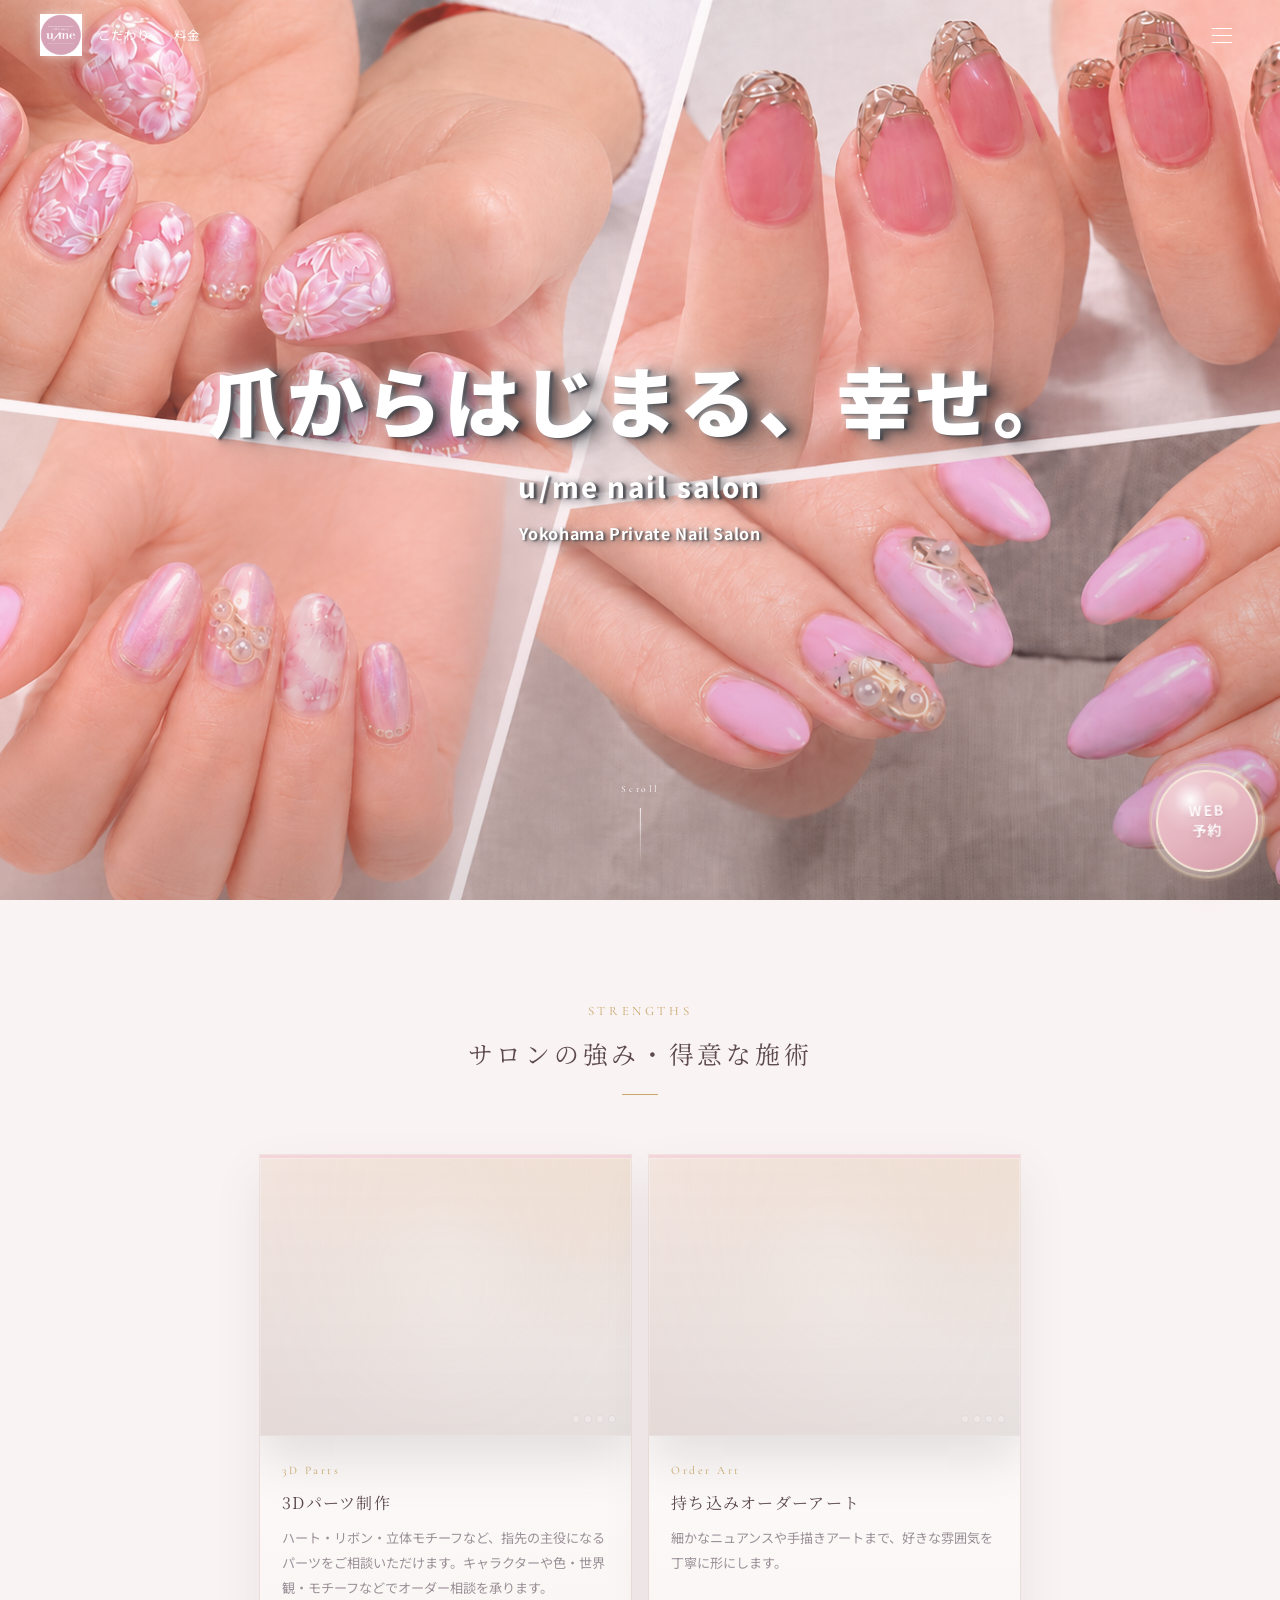
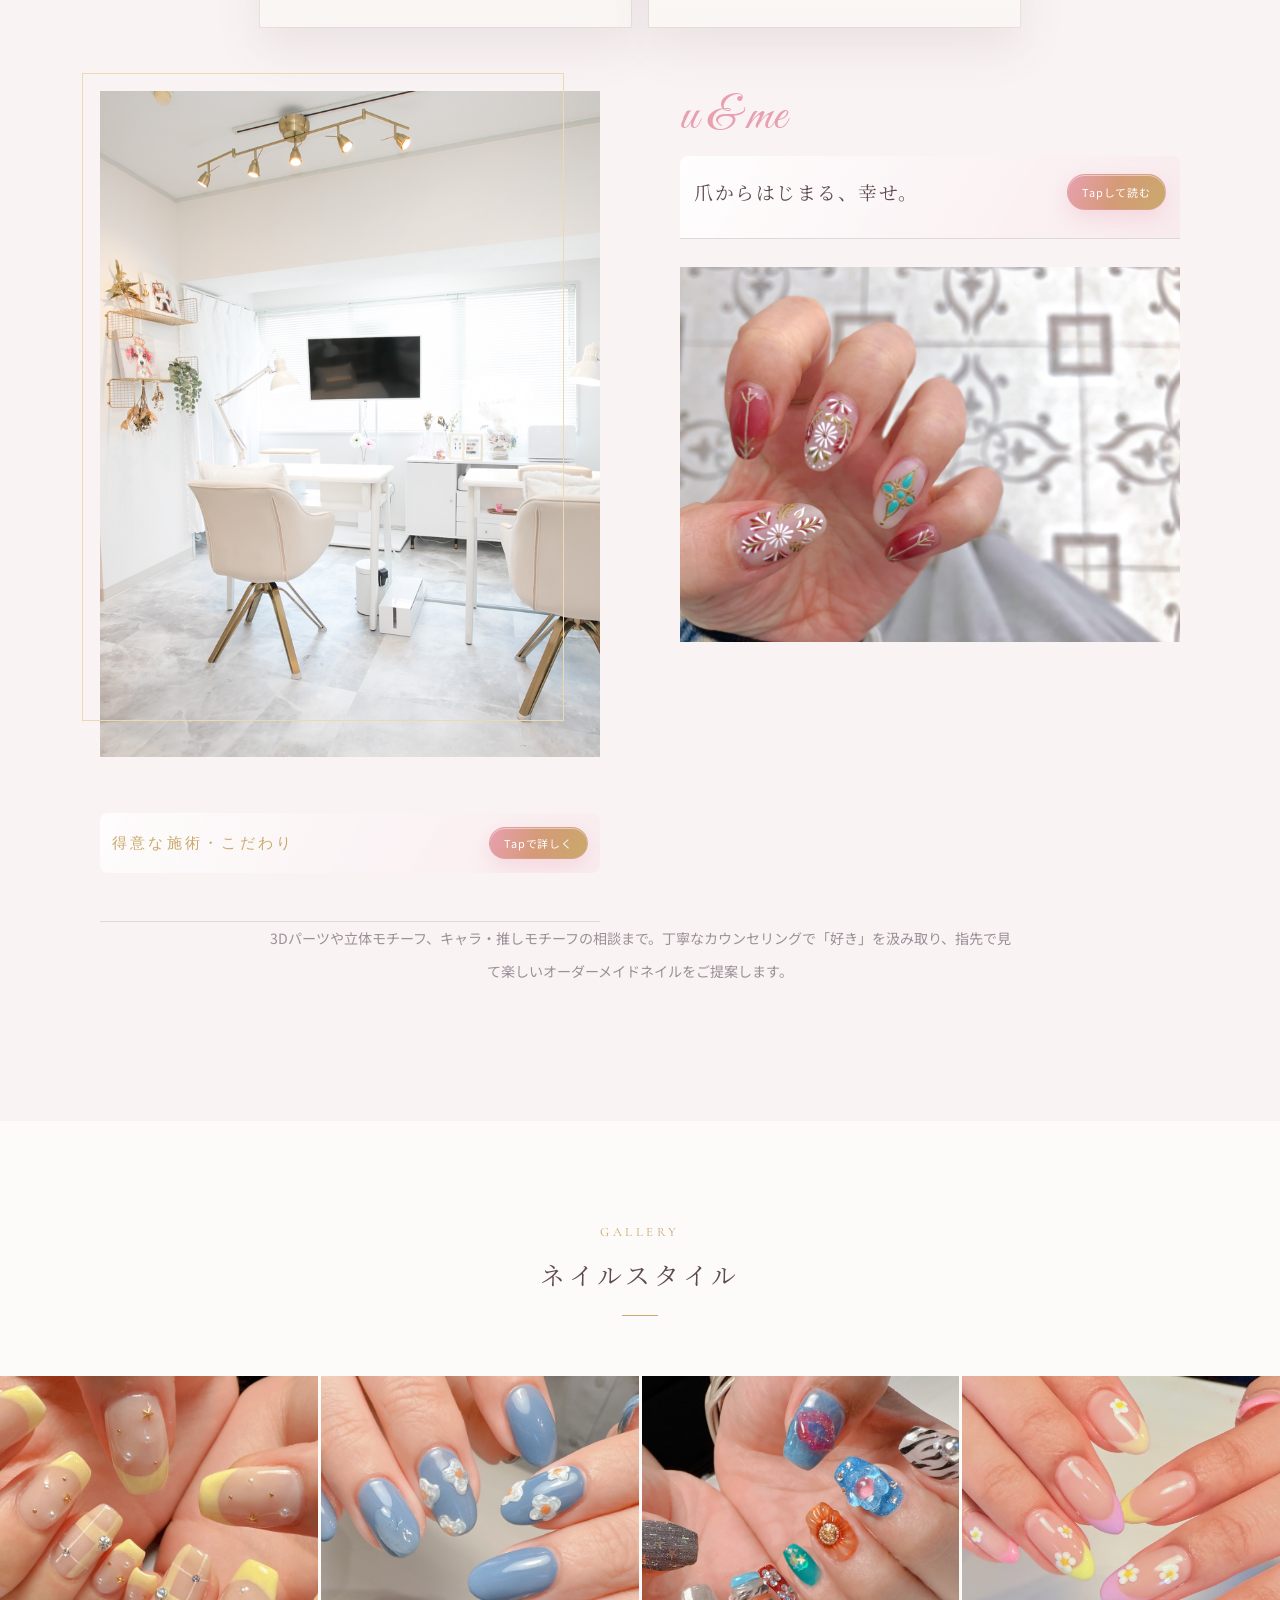
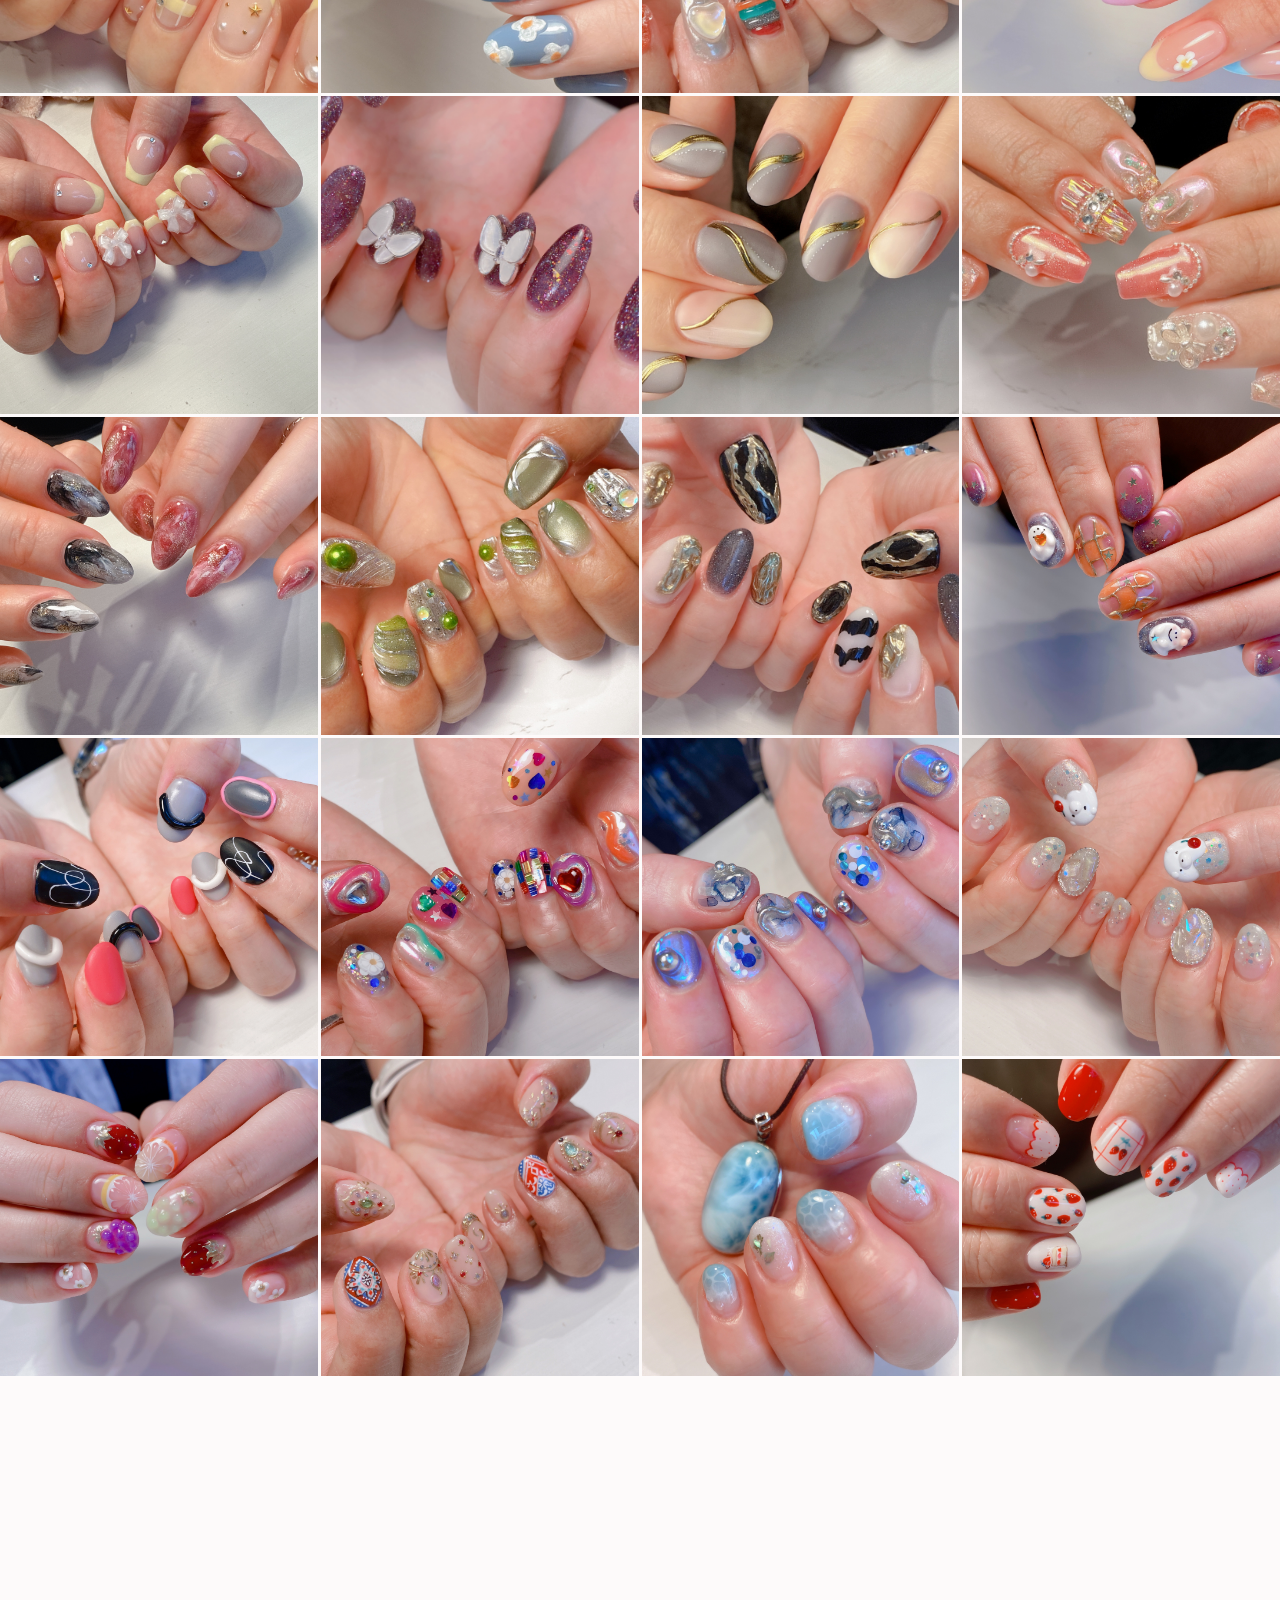
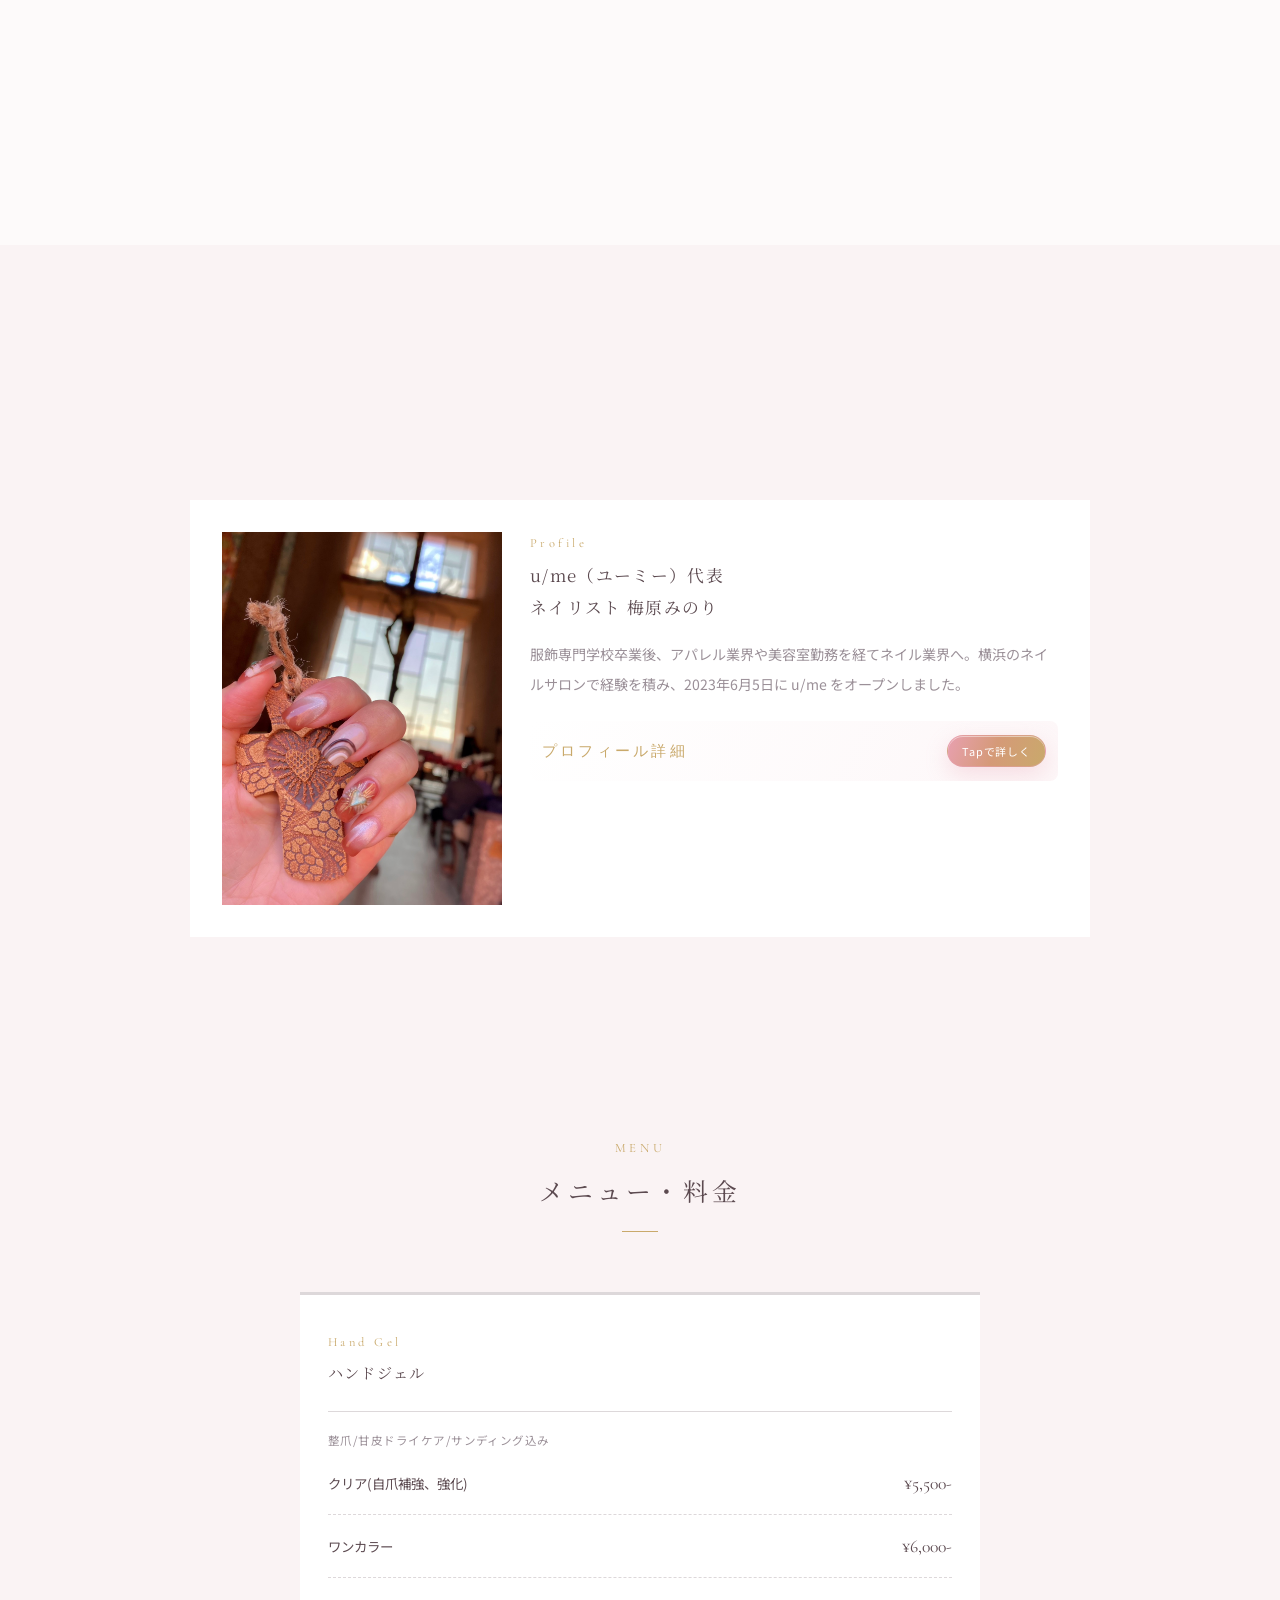
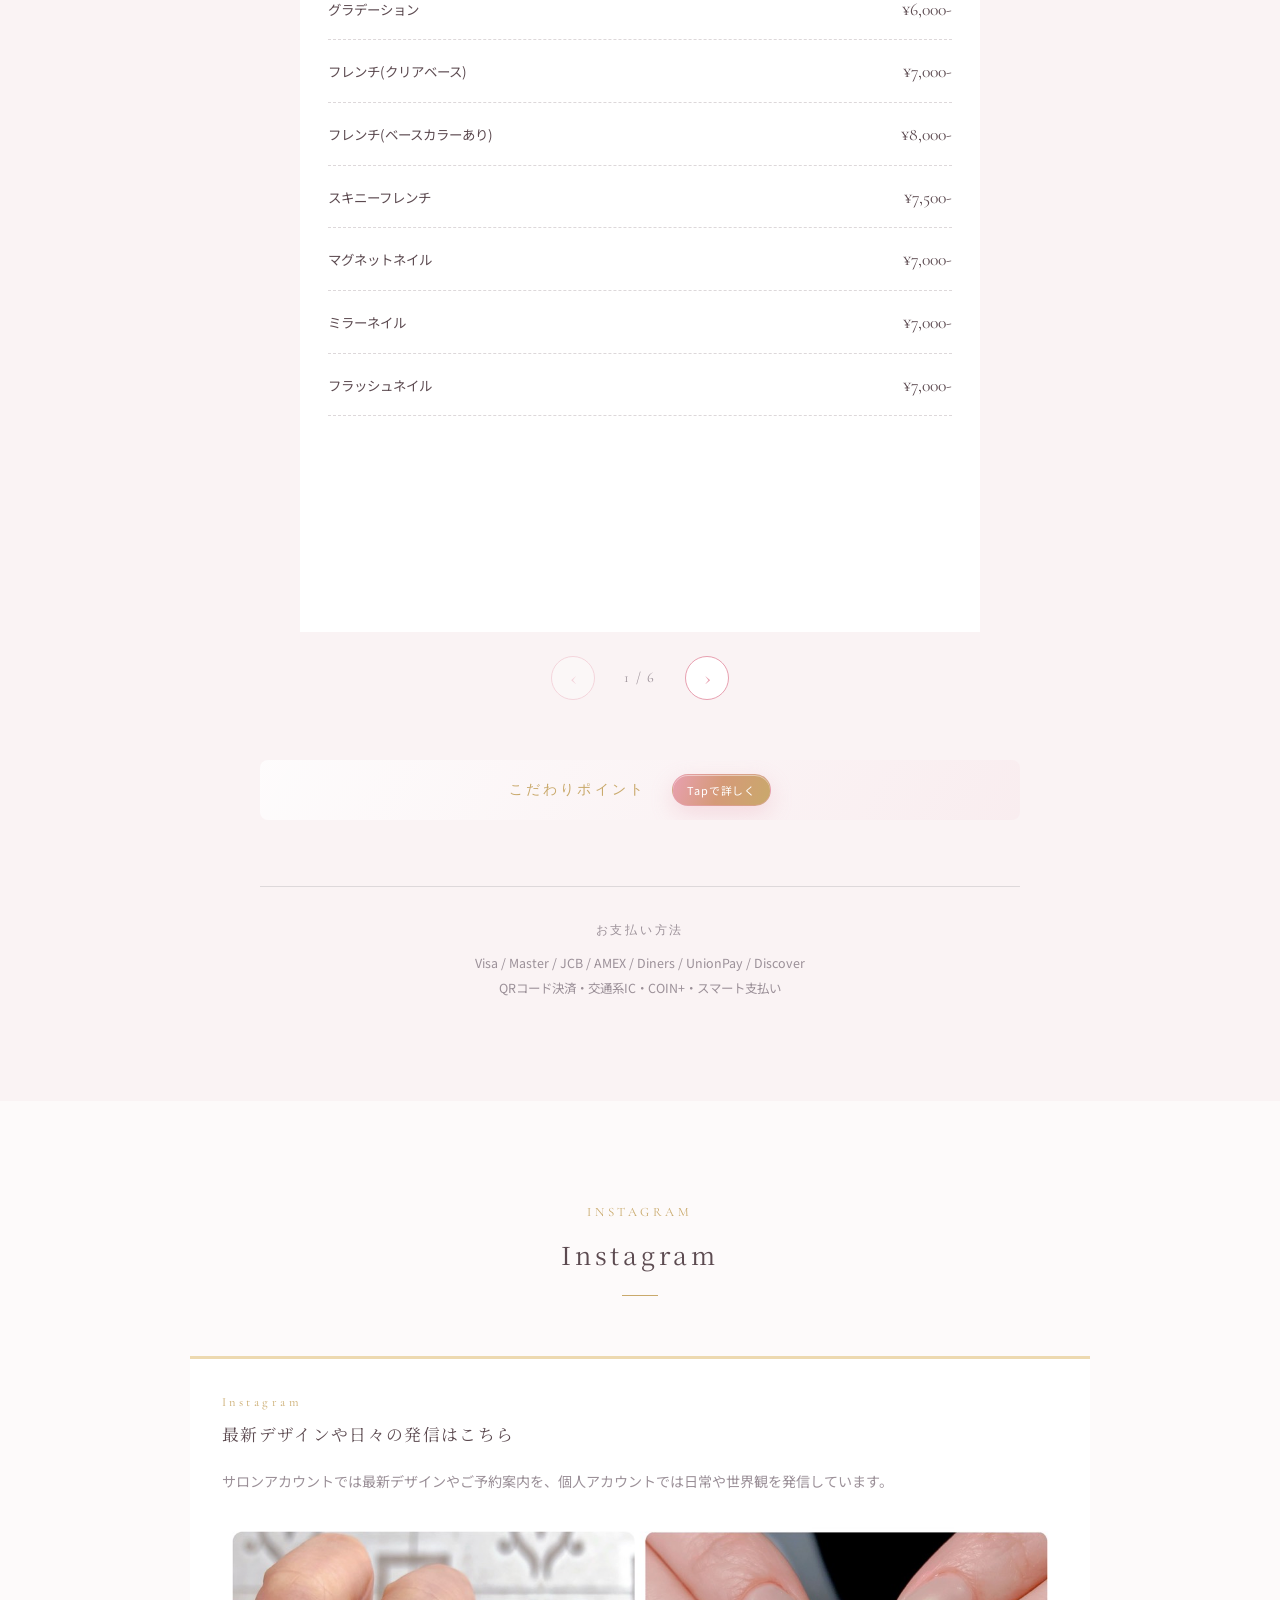
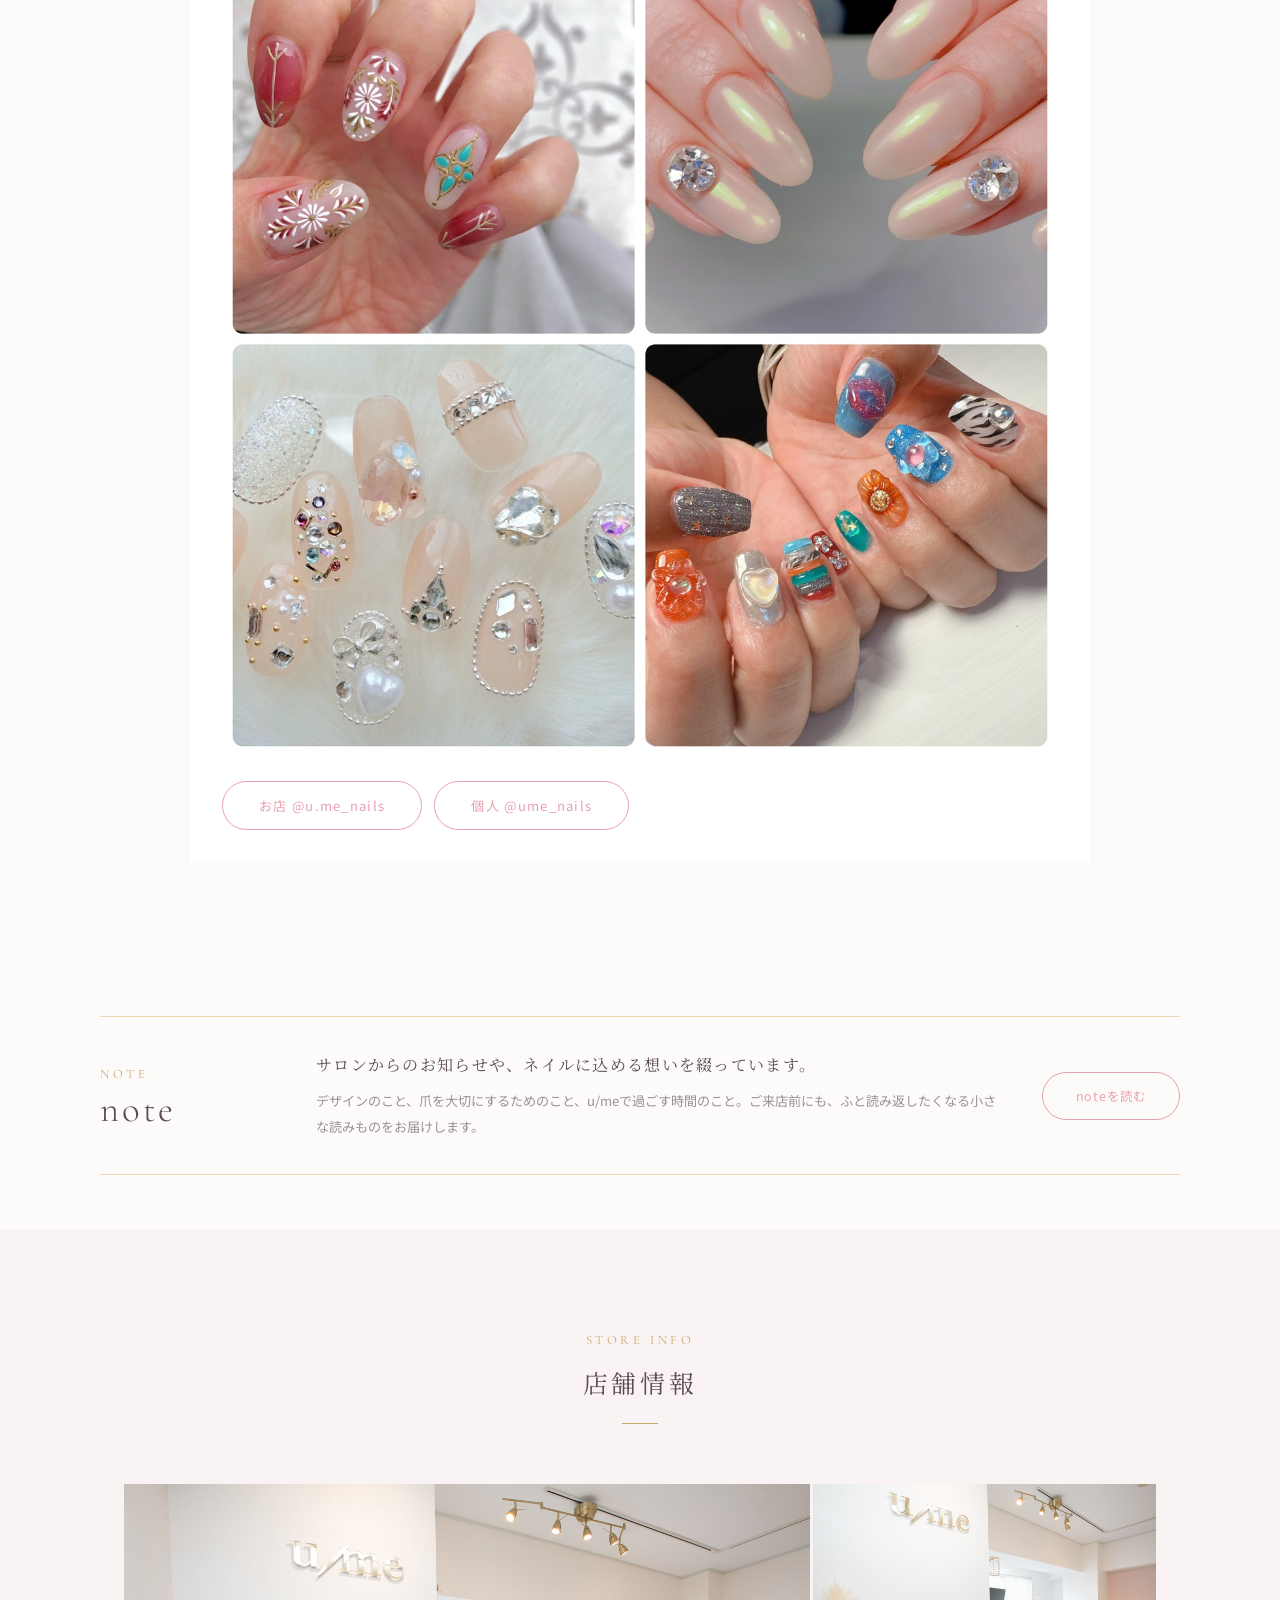
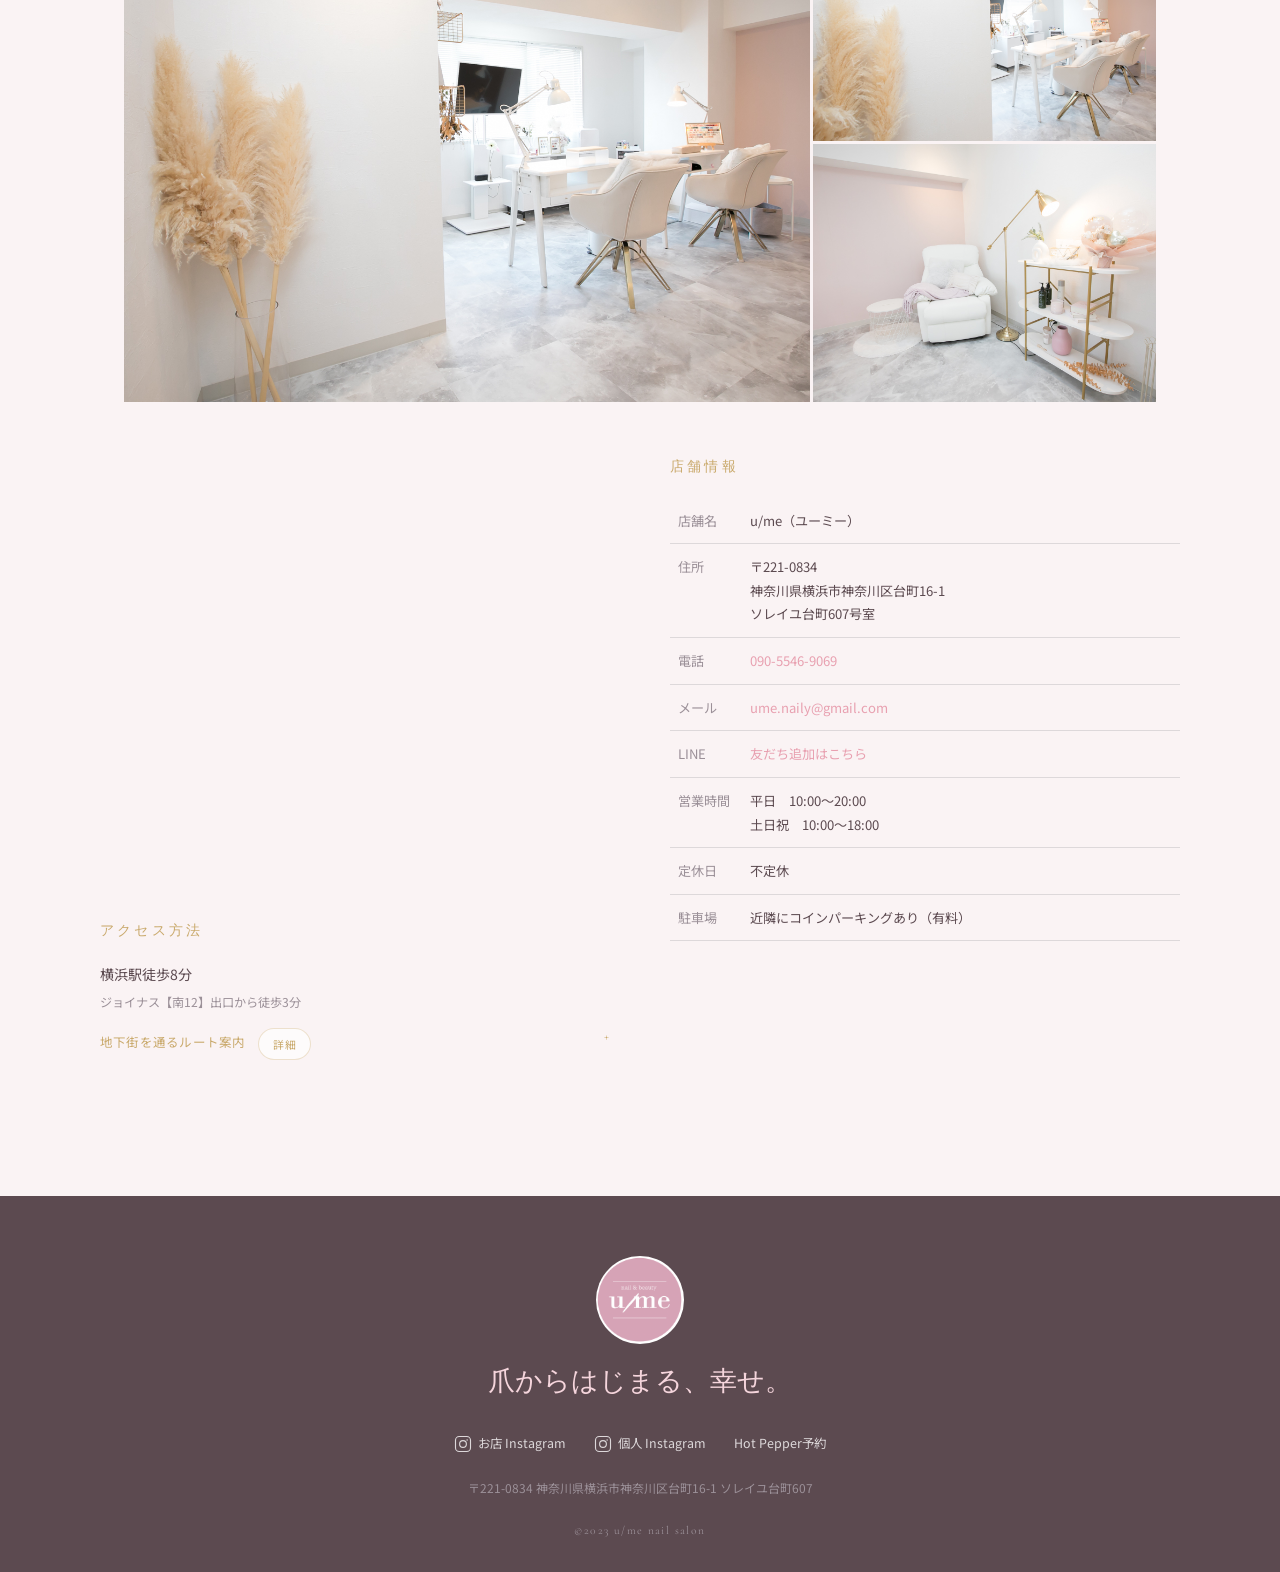
==== commit 235fbace: "Update Instagram and profile images" ====
--- a/index.html
+++ b/index.html
@@ -291,6 +291,9 @@
       </div>
       <div class="profile-section-inner">
         <div class="profile-panel fade-in">
+          <div class="profile-panel-image">
+            <img src="ネイル/profile_20260701.jpg" alt="プロフィールイメージ" loading="lazy">
+          </div>
           <div class="profile-panel-body">
             <p class="menu-card-en">Profile</p>
             <h3 class="profile-panel-title">u/me（ユーミー）代表<br>ネイリスト 梅原みのり</h3>
@@ -625,11 +628,8 @@
           <p class="menu-card-en">Instagram</p>
           <h3 class="profile-panel-title">最新デザインや日々の発信はこちら</h3>
           <p class="concept-text">サロンアカウントでは最新デザインやご予約案内を、個人アカウントでは日常や世界観を発信しています。</p>
-          <div class="instagram-grid">
-            <img src="ネイル/IMG_1533.JPG" alt="Instagram掲載イメージ" loading="lazy">
-            <img src="ネイル/IMG_1538.JPG" alt="Instagram掲載イメージ" loading="lazy">
-            <img src="ネイル/IMG_1542.JPG" alt="Instagram掲載イメージ" loading="lazy">
-            <img src="ネイル/IMG_2605.JPG" alt="Instagram掲載イメージ" loading="lazy">
+          <div class="instagram-grid instagram-grid-single">
+            <img src="ネイル/instagram_grid_02_20260701.jpg" alt="Instagram掲載イメージ" loading="lazy">
           </div>
           <div class="gallery-links">
             <a href="https://www.instagram.com/u.me_nails/" target="_blank" rel="noopener" class="btn-outline">お店 @u.me_nails</a>
--- a/css/style.css
+++ b/css/style.css
@@ -1038,9 +1038,15 @@
 
 .profile-panel {
   display: grid;
-  grid-template-columns: minmax(0, 1fr);
-  gap: 0;
+  grid-template-columns: minmax(220px, 280px) minmax(0, 1fr);
+  gap: 28px;
   align-items: start;
+}
+
+.profile-panel-image img {
+  width: 100%;
+  aspect-ratio: 3 / 4;
+  object-fit: cover;
 }
 
 .profile-panel-title {
@@ -1072,6 +1078,17 @@
   width: 100%;
   aspect-ratio: 1;
   object-fit: cover;
+}
+
+.instagram-grid-single {
+  grid-template-columns: 1fr;
+  gap: 0;
+}
+
+.instagram-grid-single img {
+  aspect-ratio: 1;
+  object-fit: contain;
+  background: var(--white);
 }
 
 .instagram-panel .gallery-links {
@@ -1934,6 +1951,7 @@
   .concept-side { gap: 44px; }
   .profile-panel {
     grid-template-columns: 1fr;
+    gap: 20px;
   }
   .strength-specialties {
     grid-template-columns: 1fr;
@@ -2407,7 +2425,7 @@
   }
   .profile-panel {
     grid-template-columns: minmax(0, 1fr);
-    gap: 0;
+    gap: 14px;
     align-items: start;
   }
   .profile-panel-body .menu-card-en {
@@ -2614,7 +2632,7 @@
   }
   .profile-panel {
     grid-template-columns: minmax(0, 1fr);
-    gap: 0;
+    gap: 12px;
     padding: 16px 12px;
   }
   .profile-panel-title {
